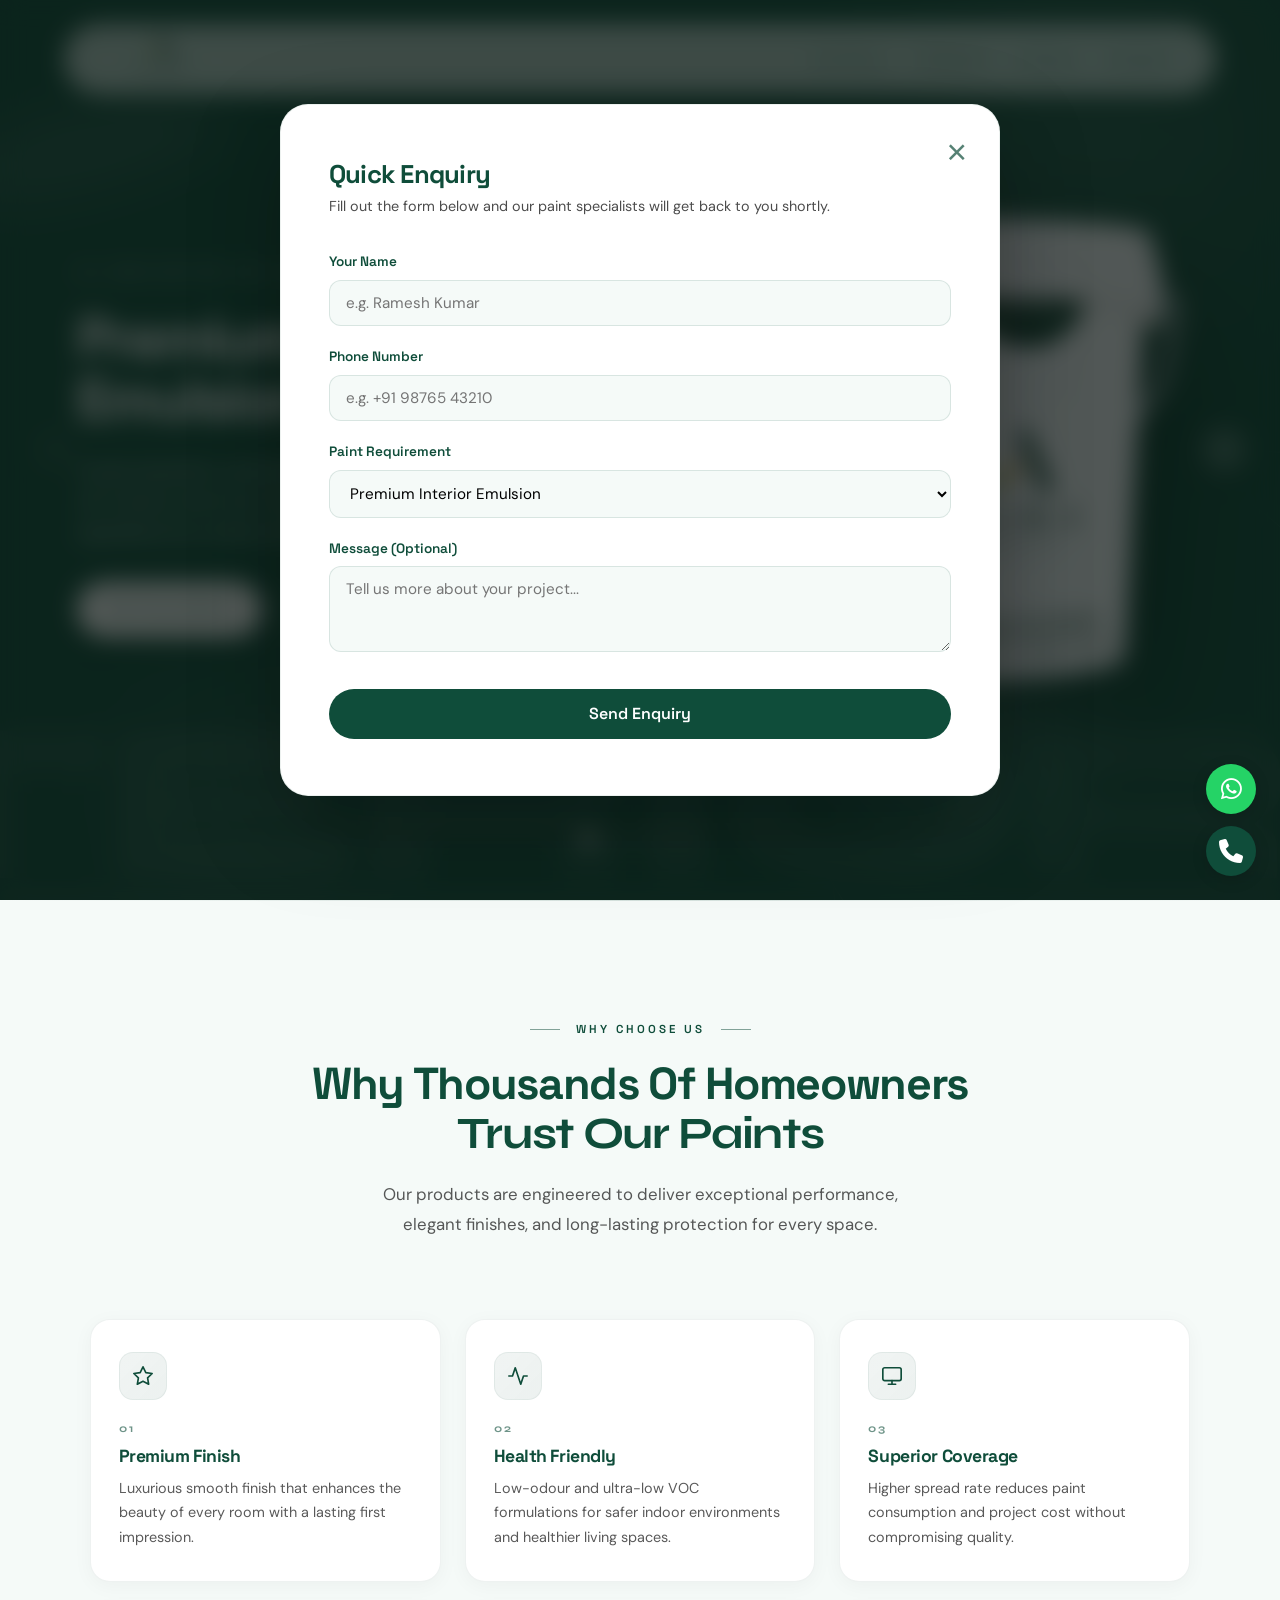
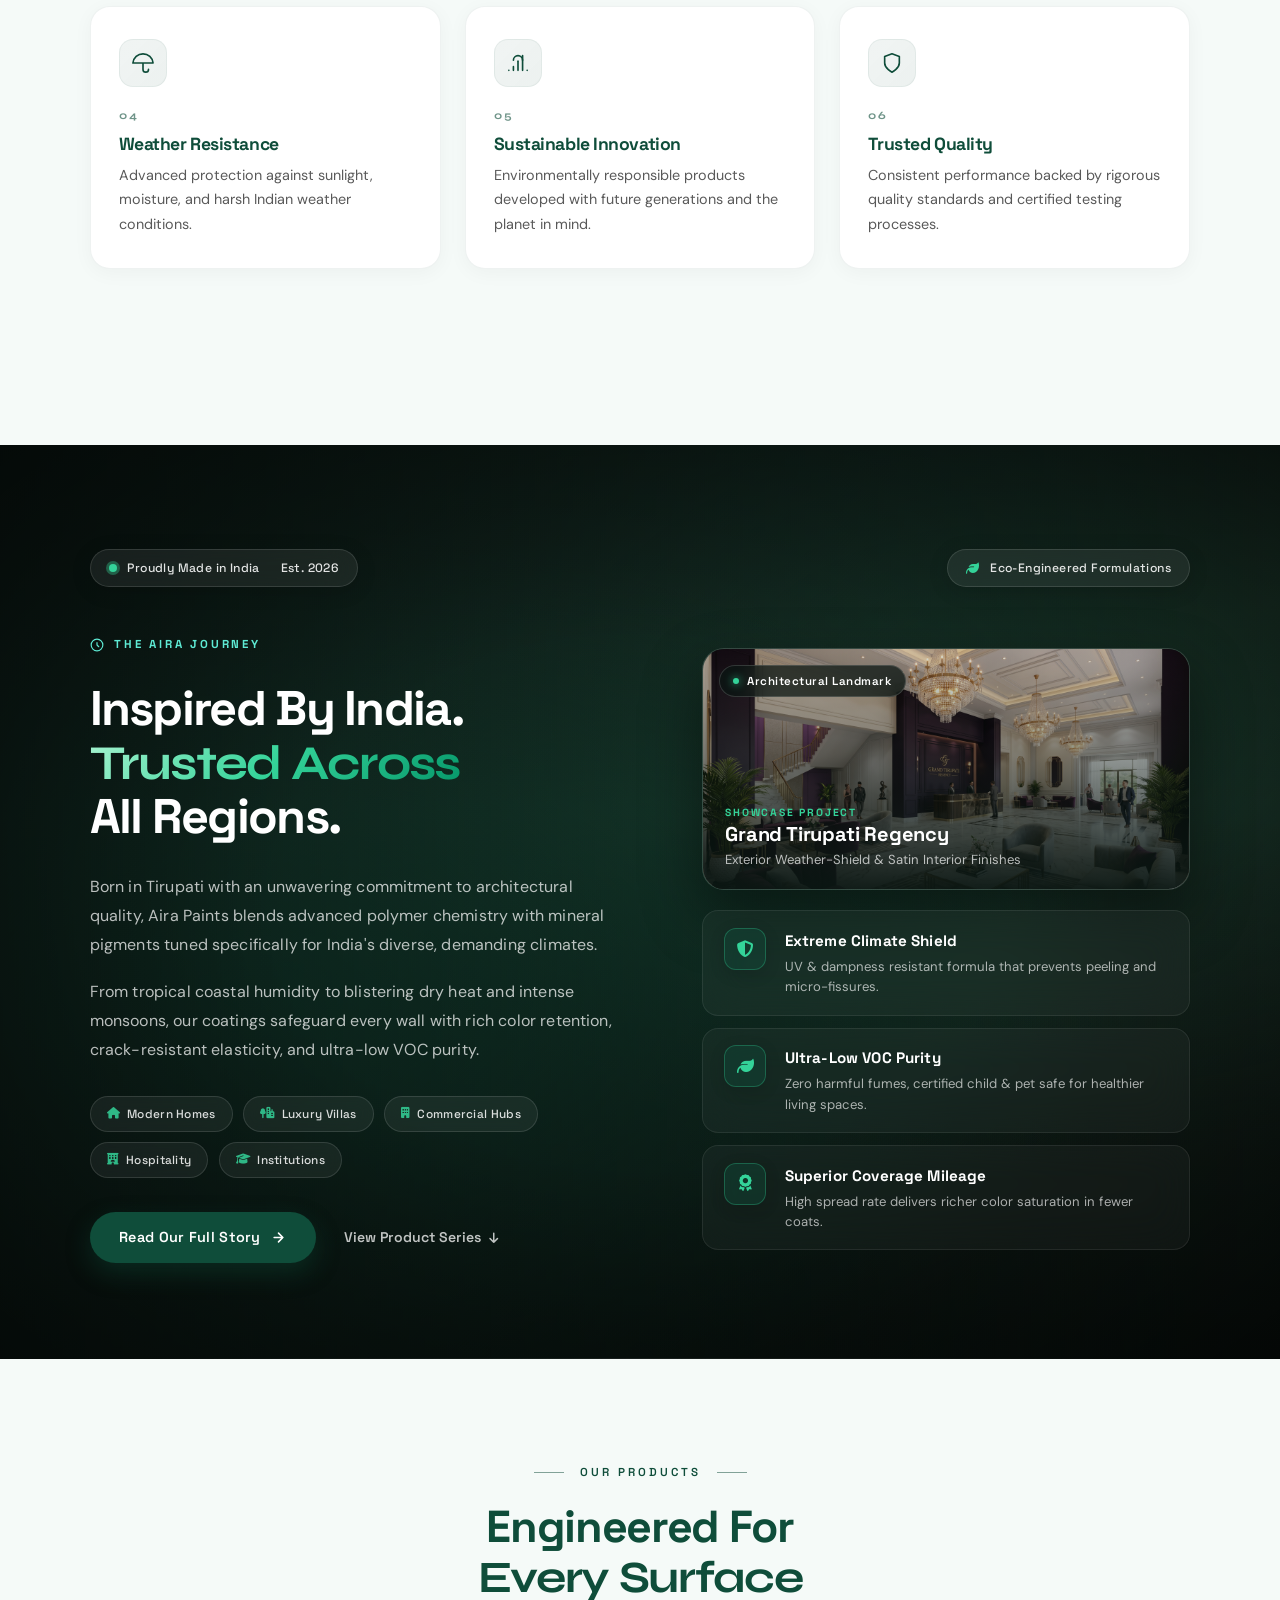
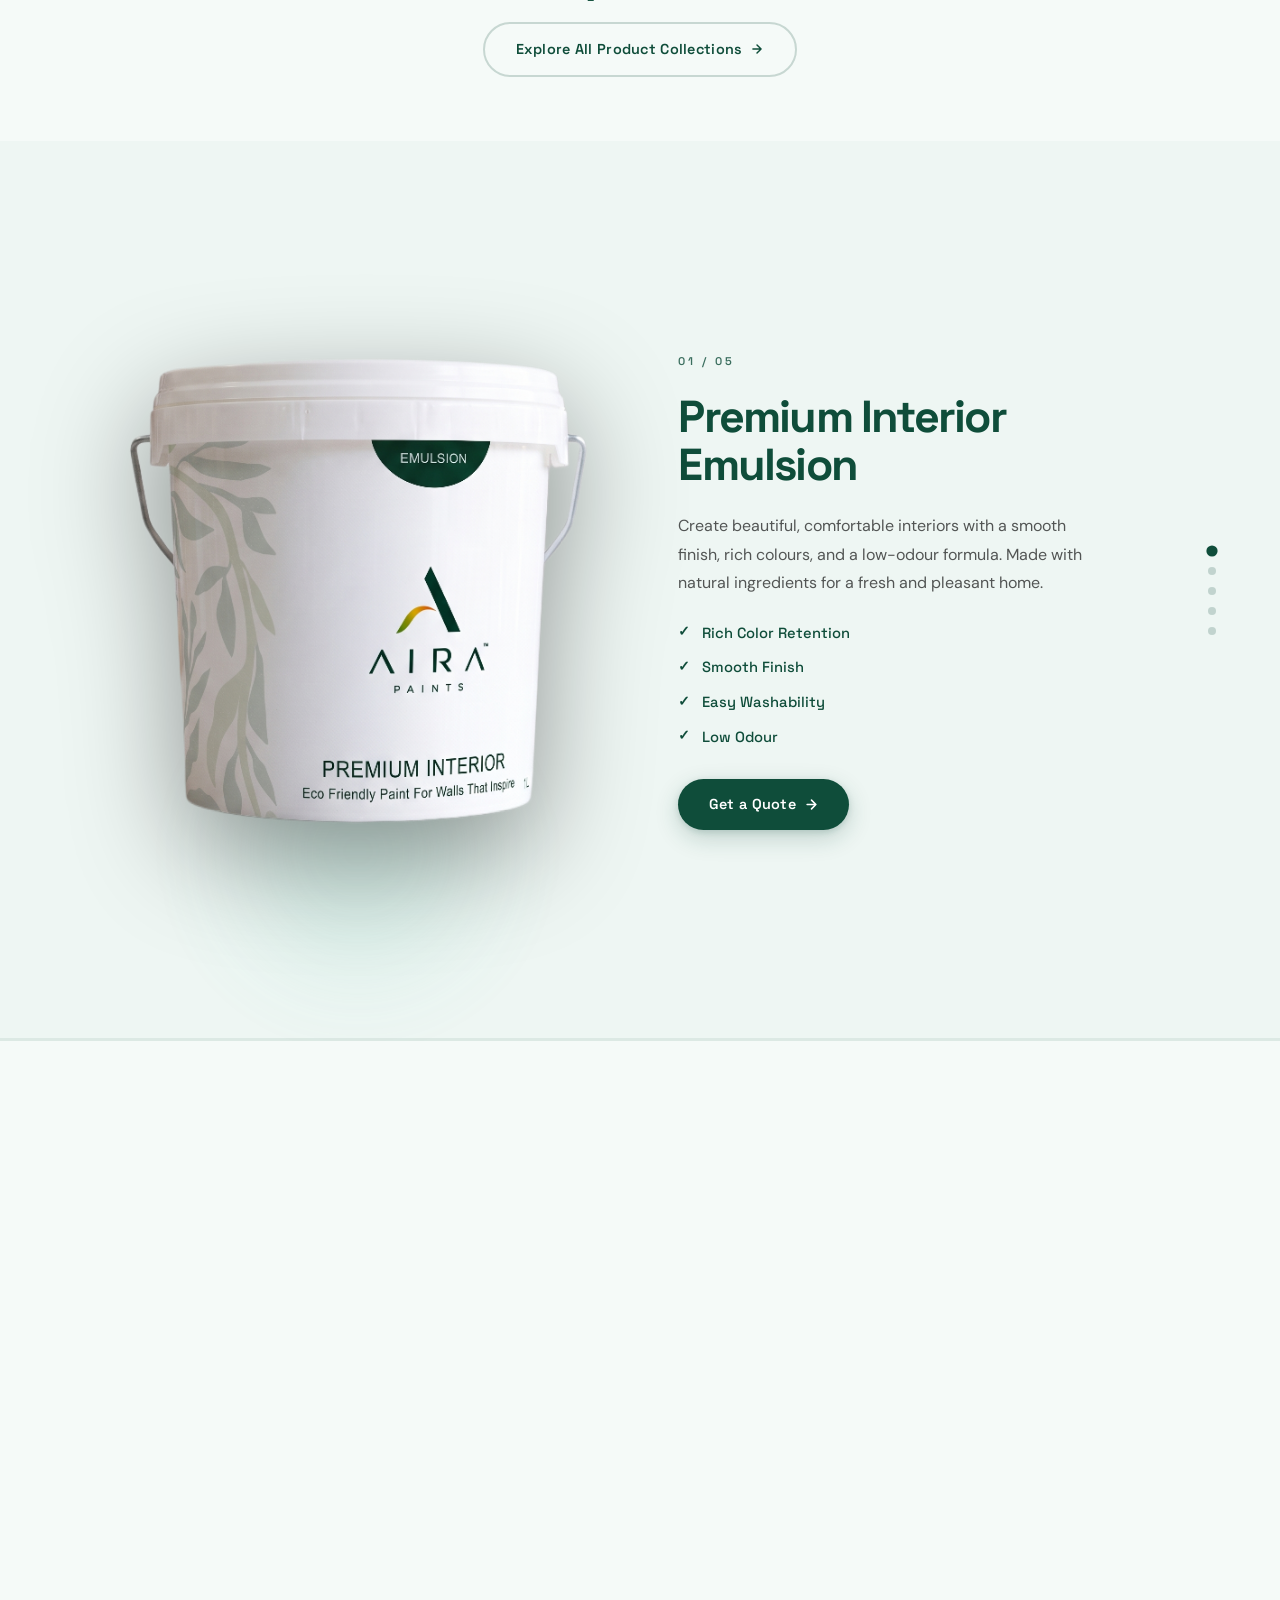
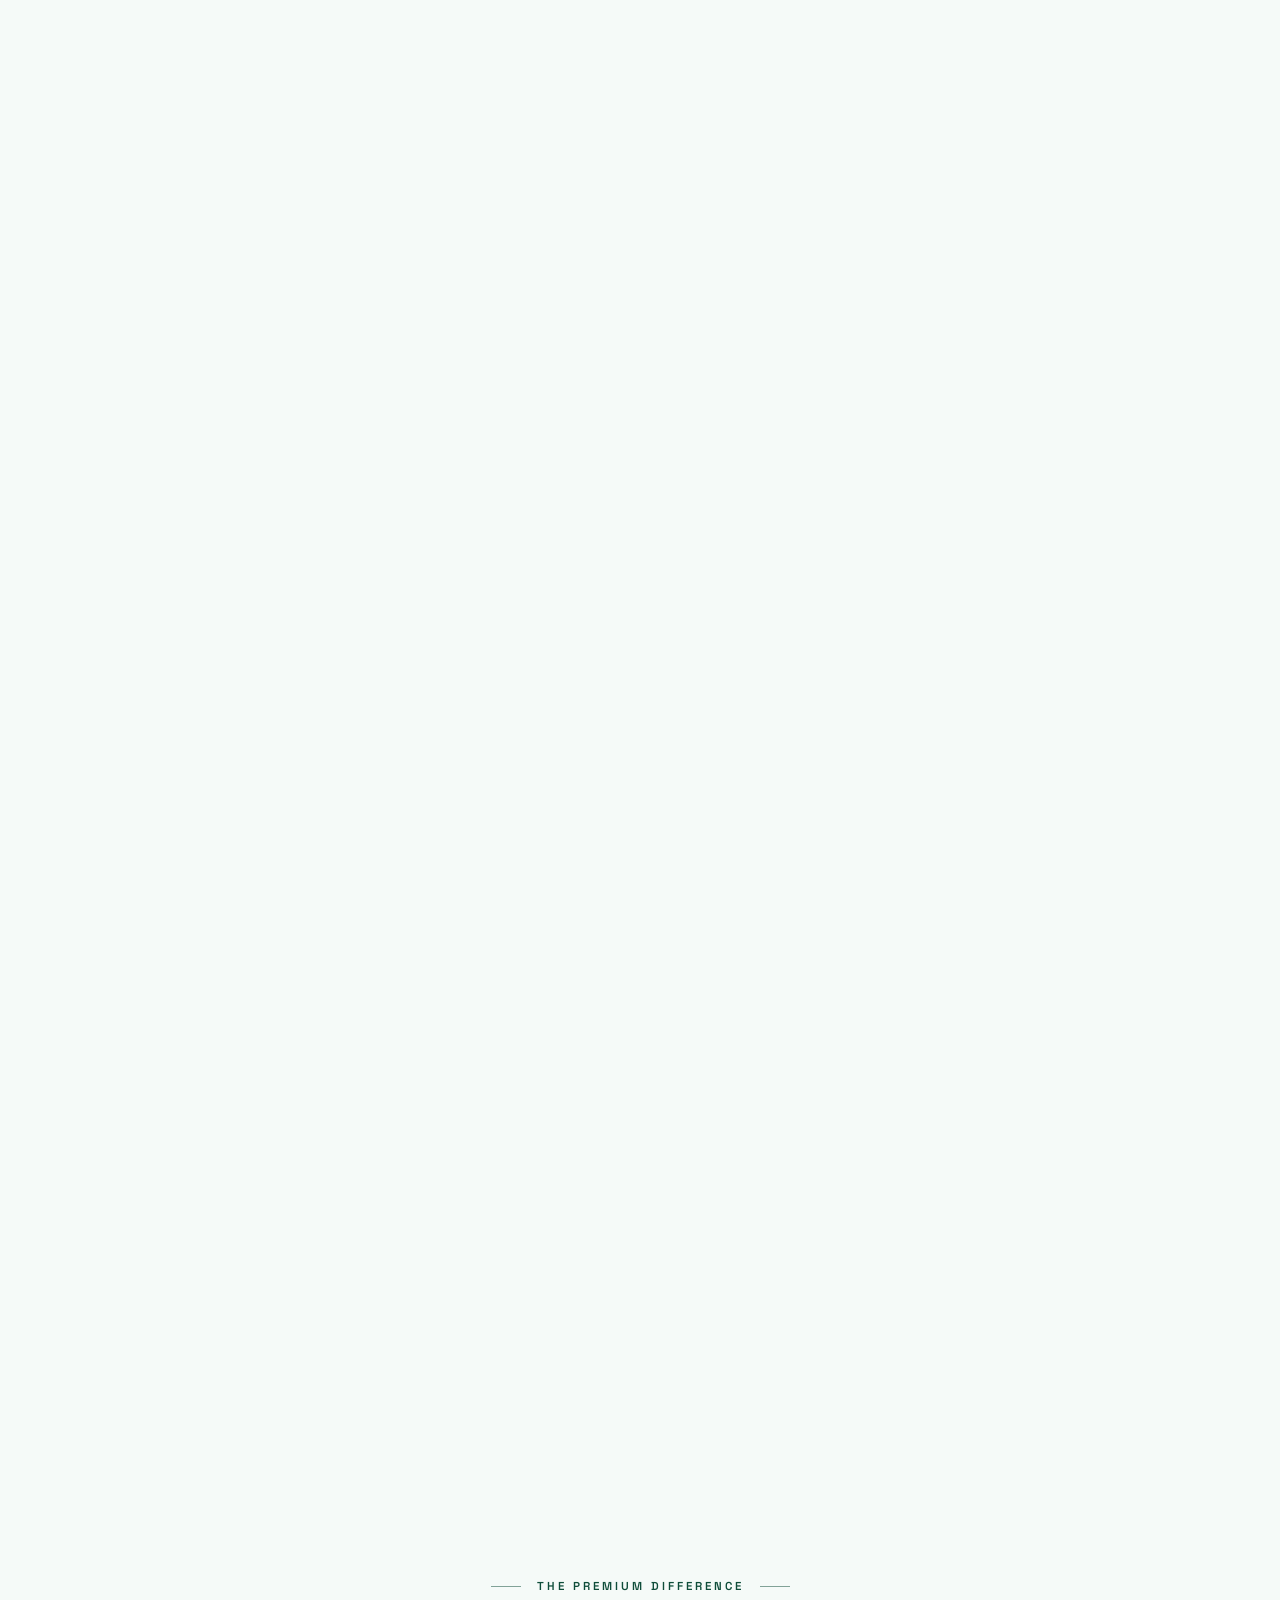
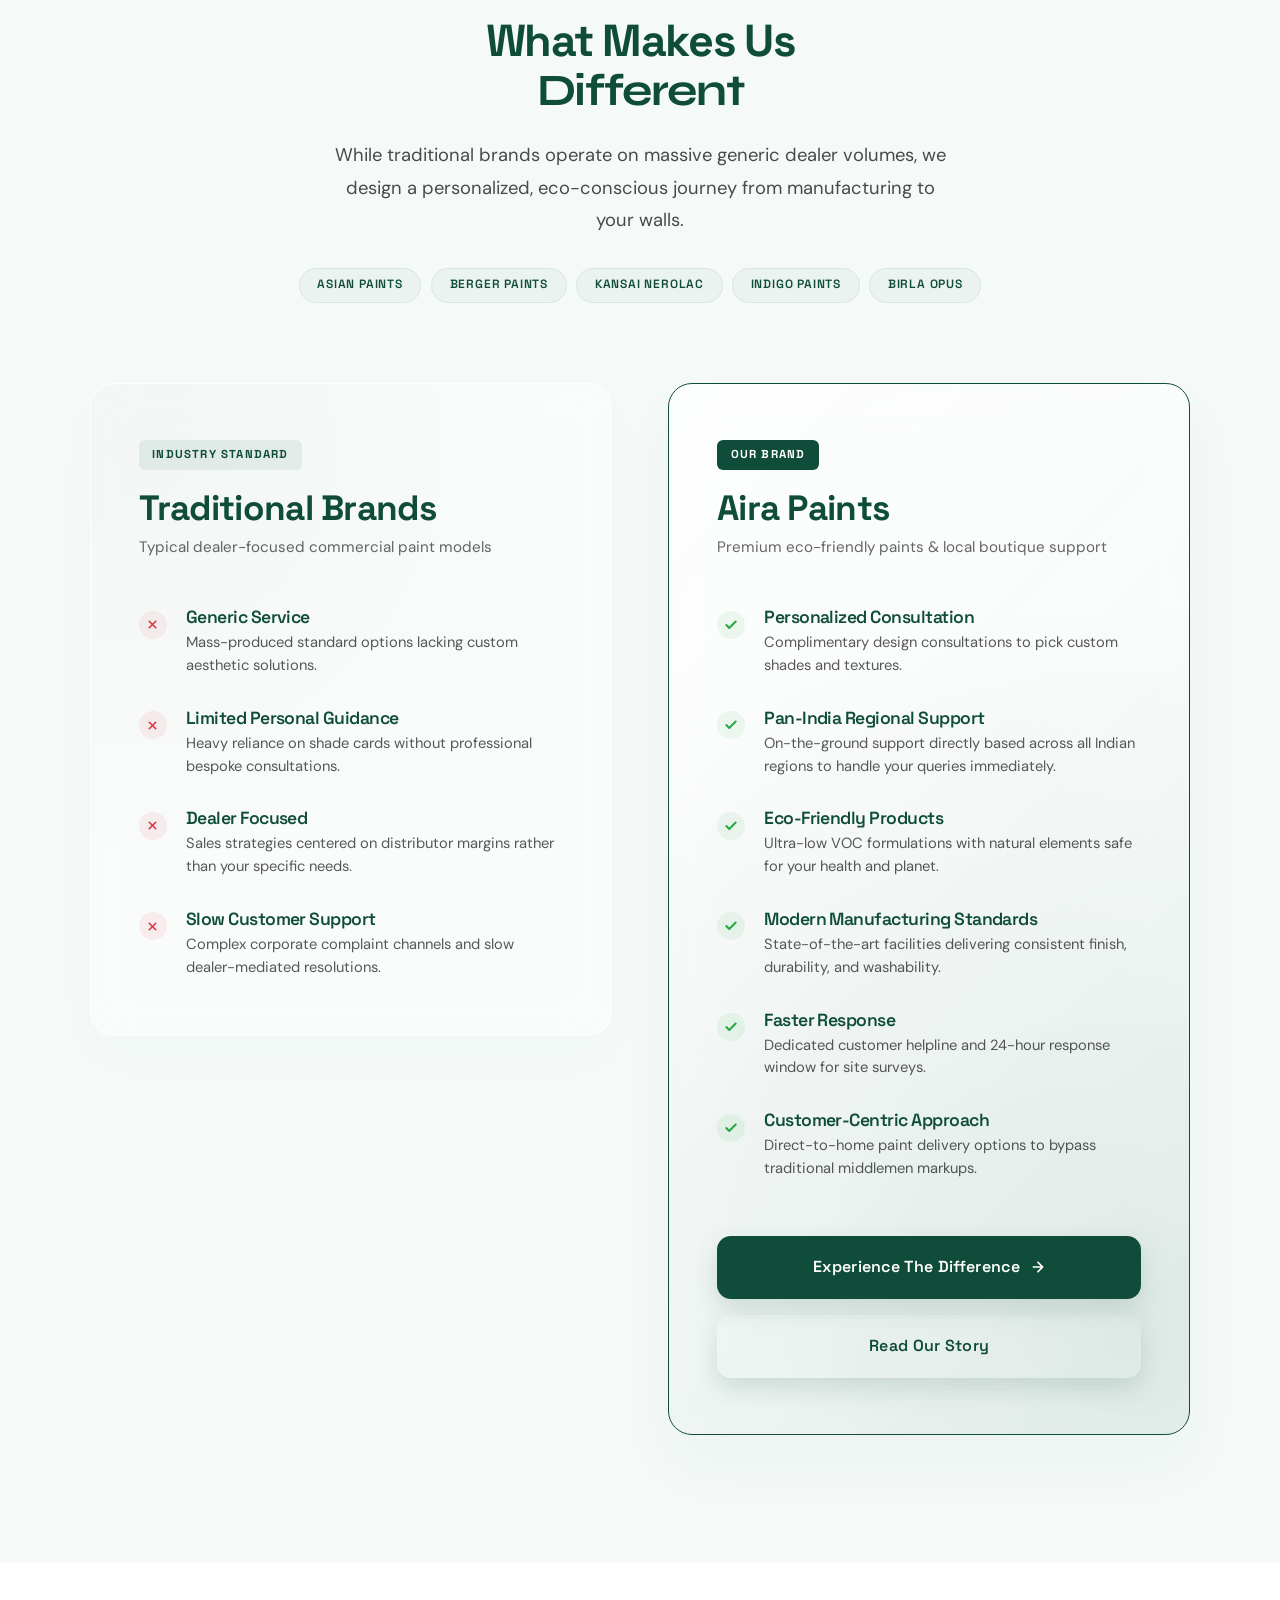
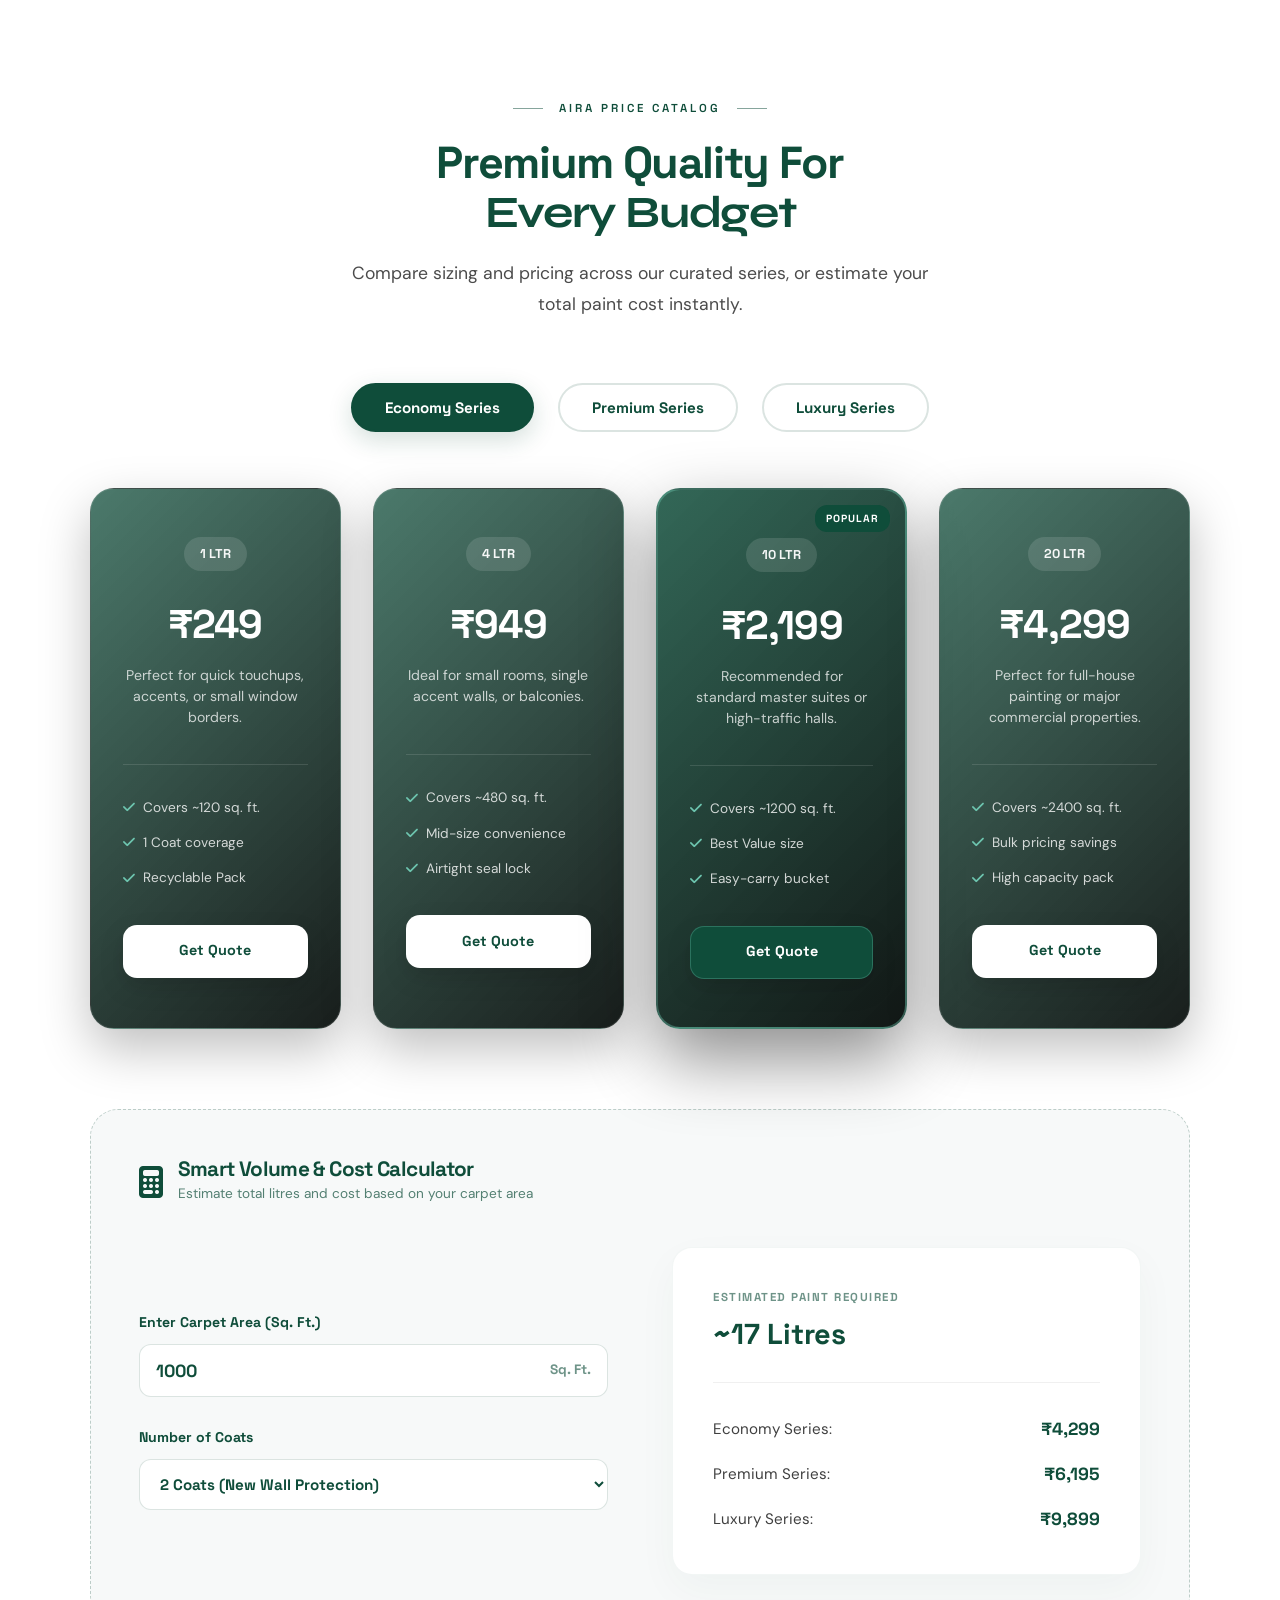
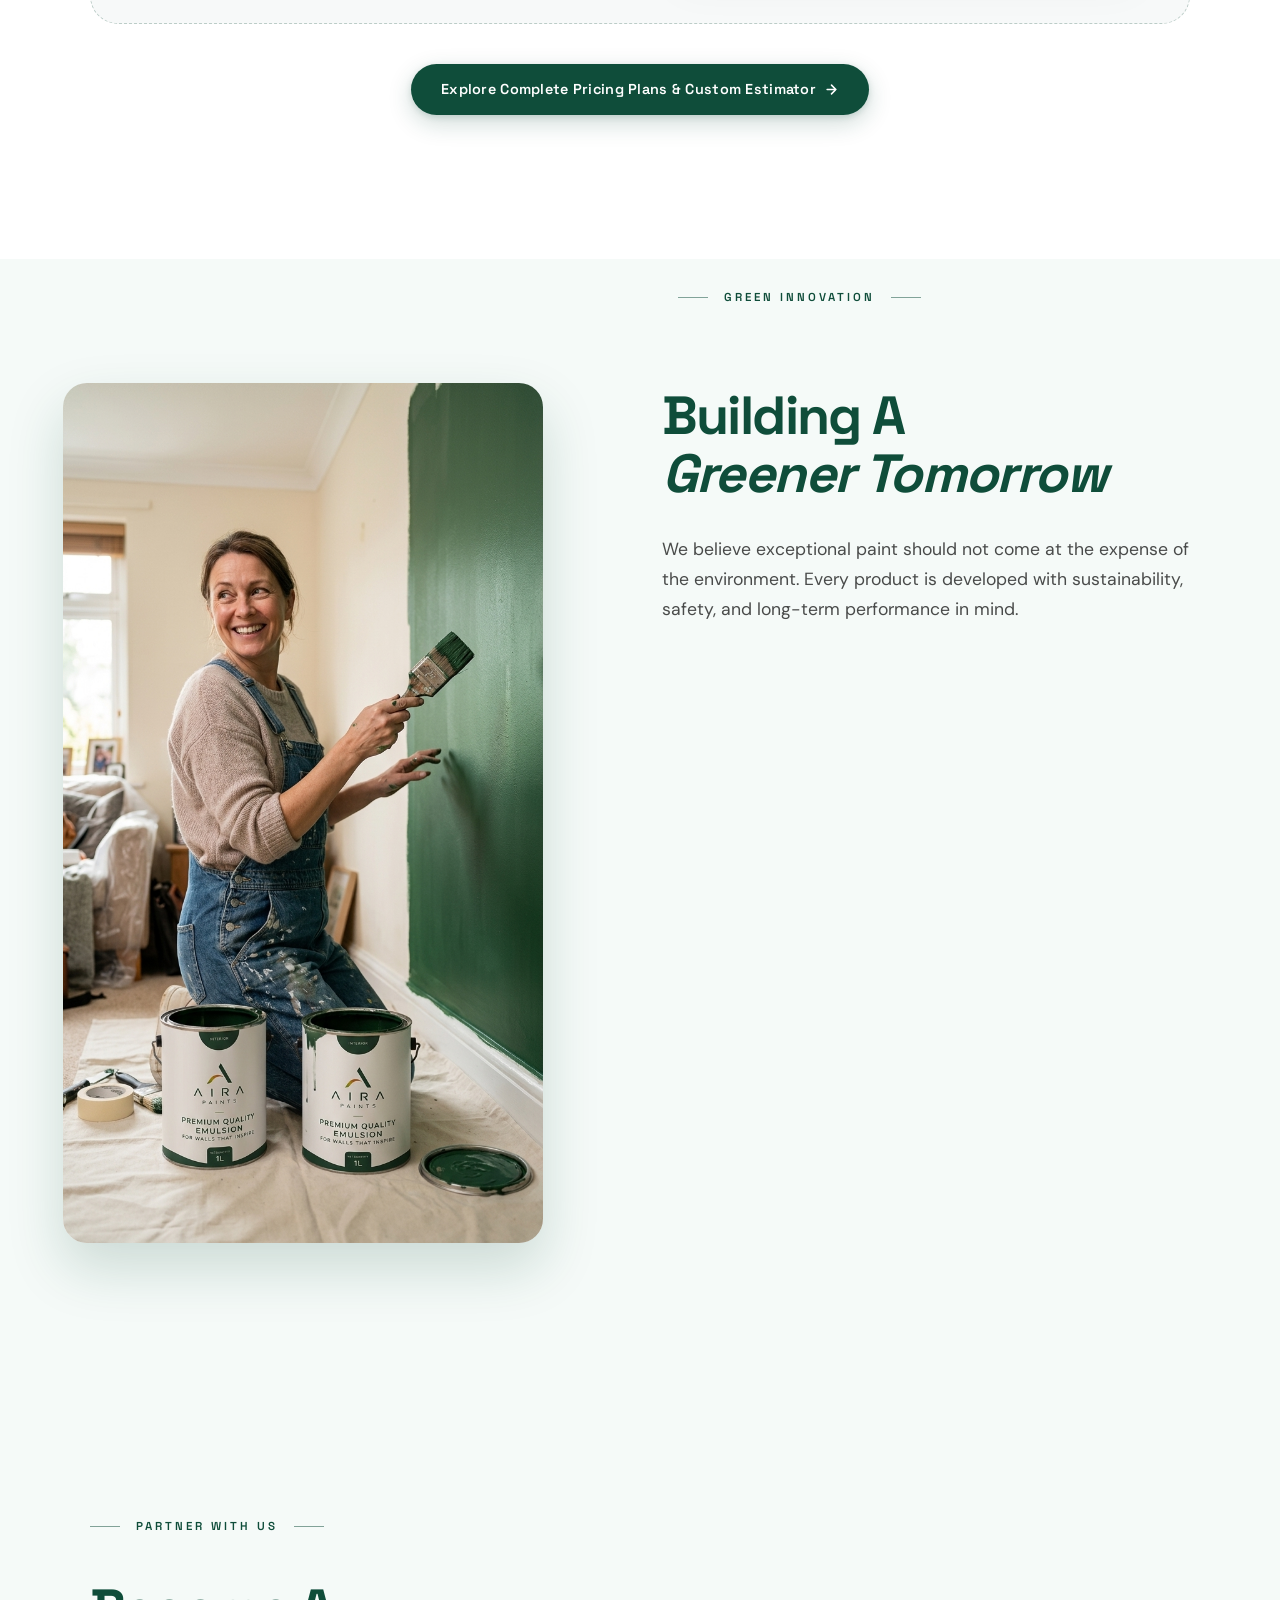
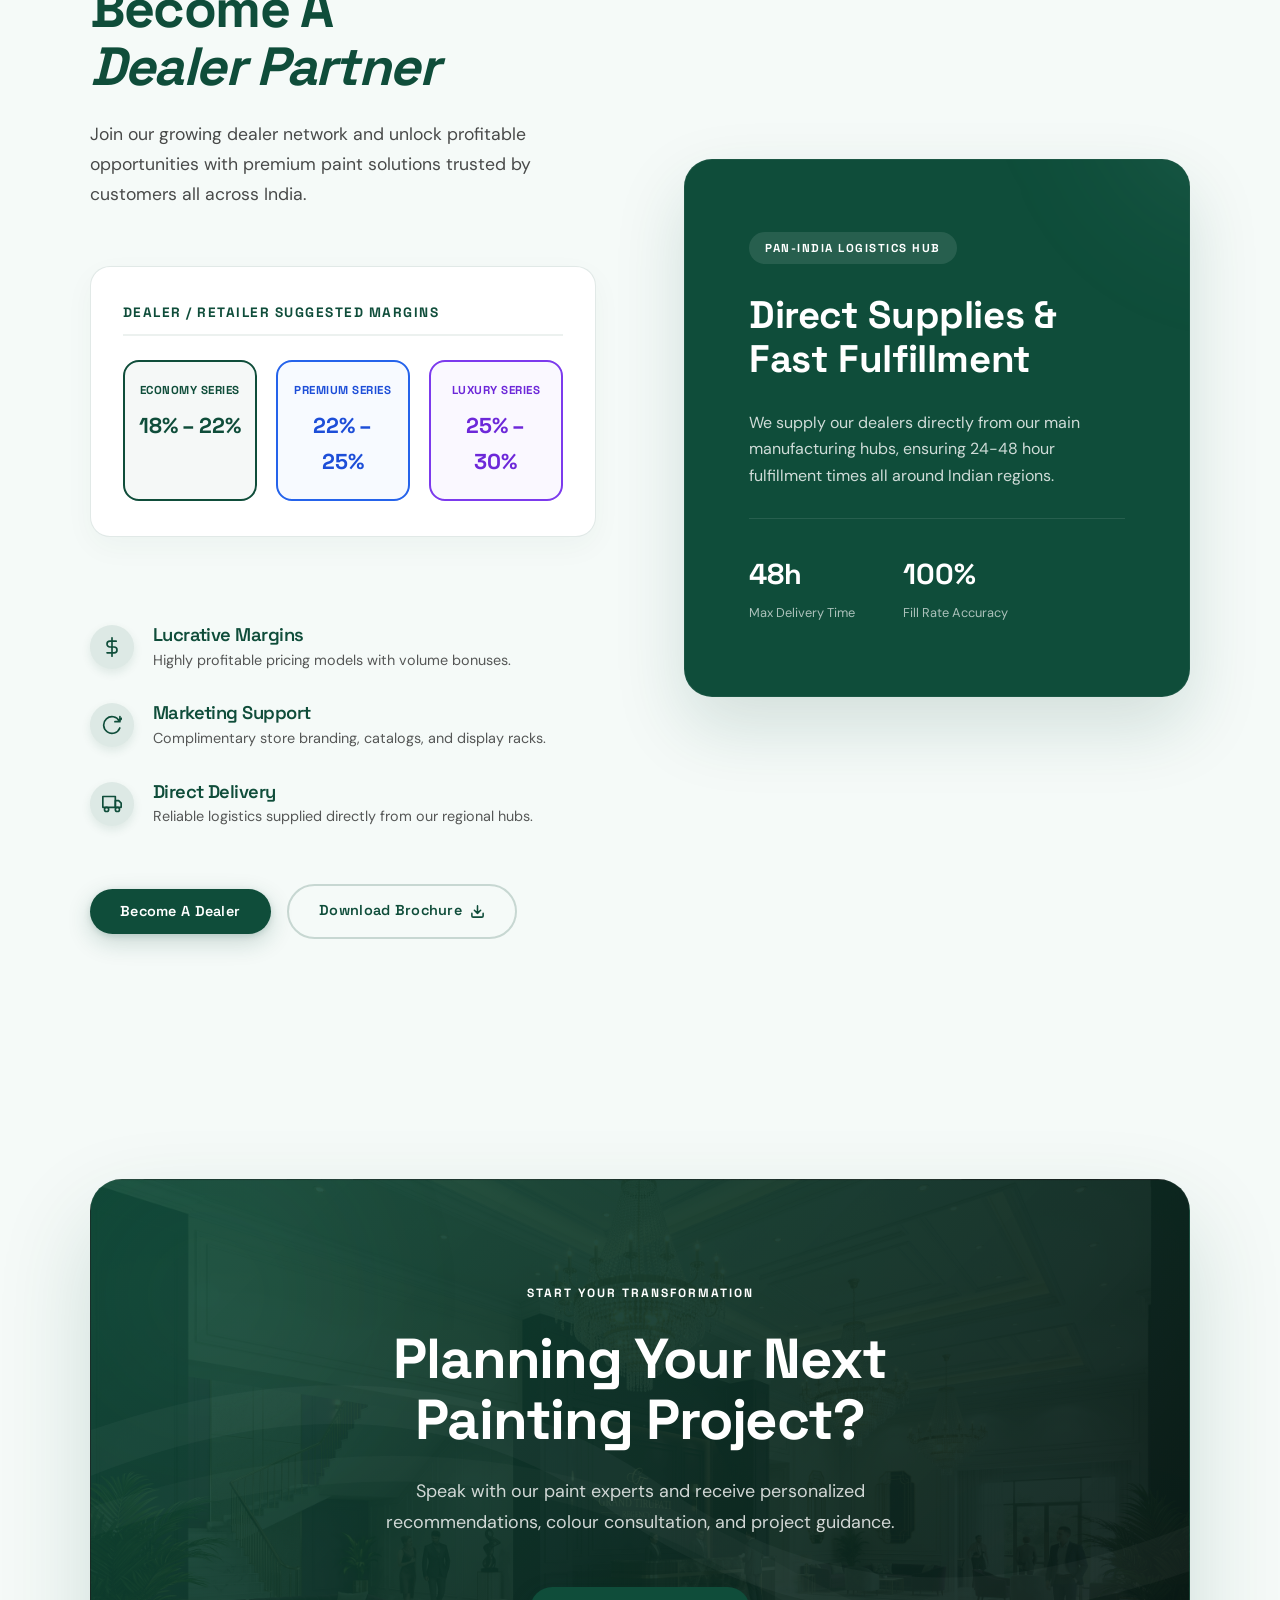
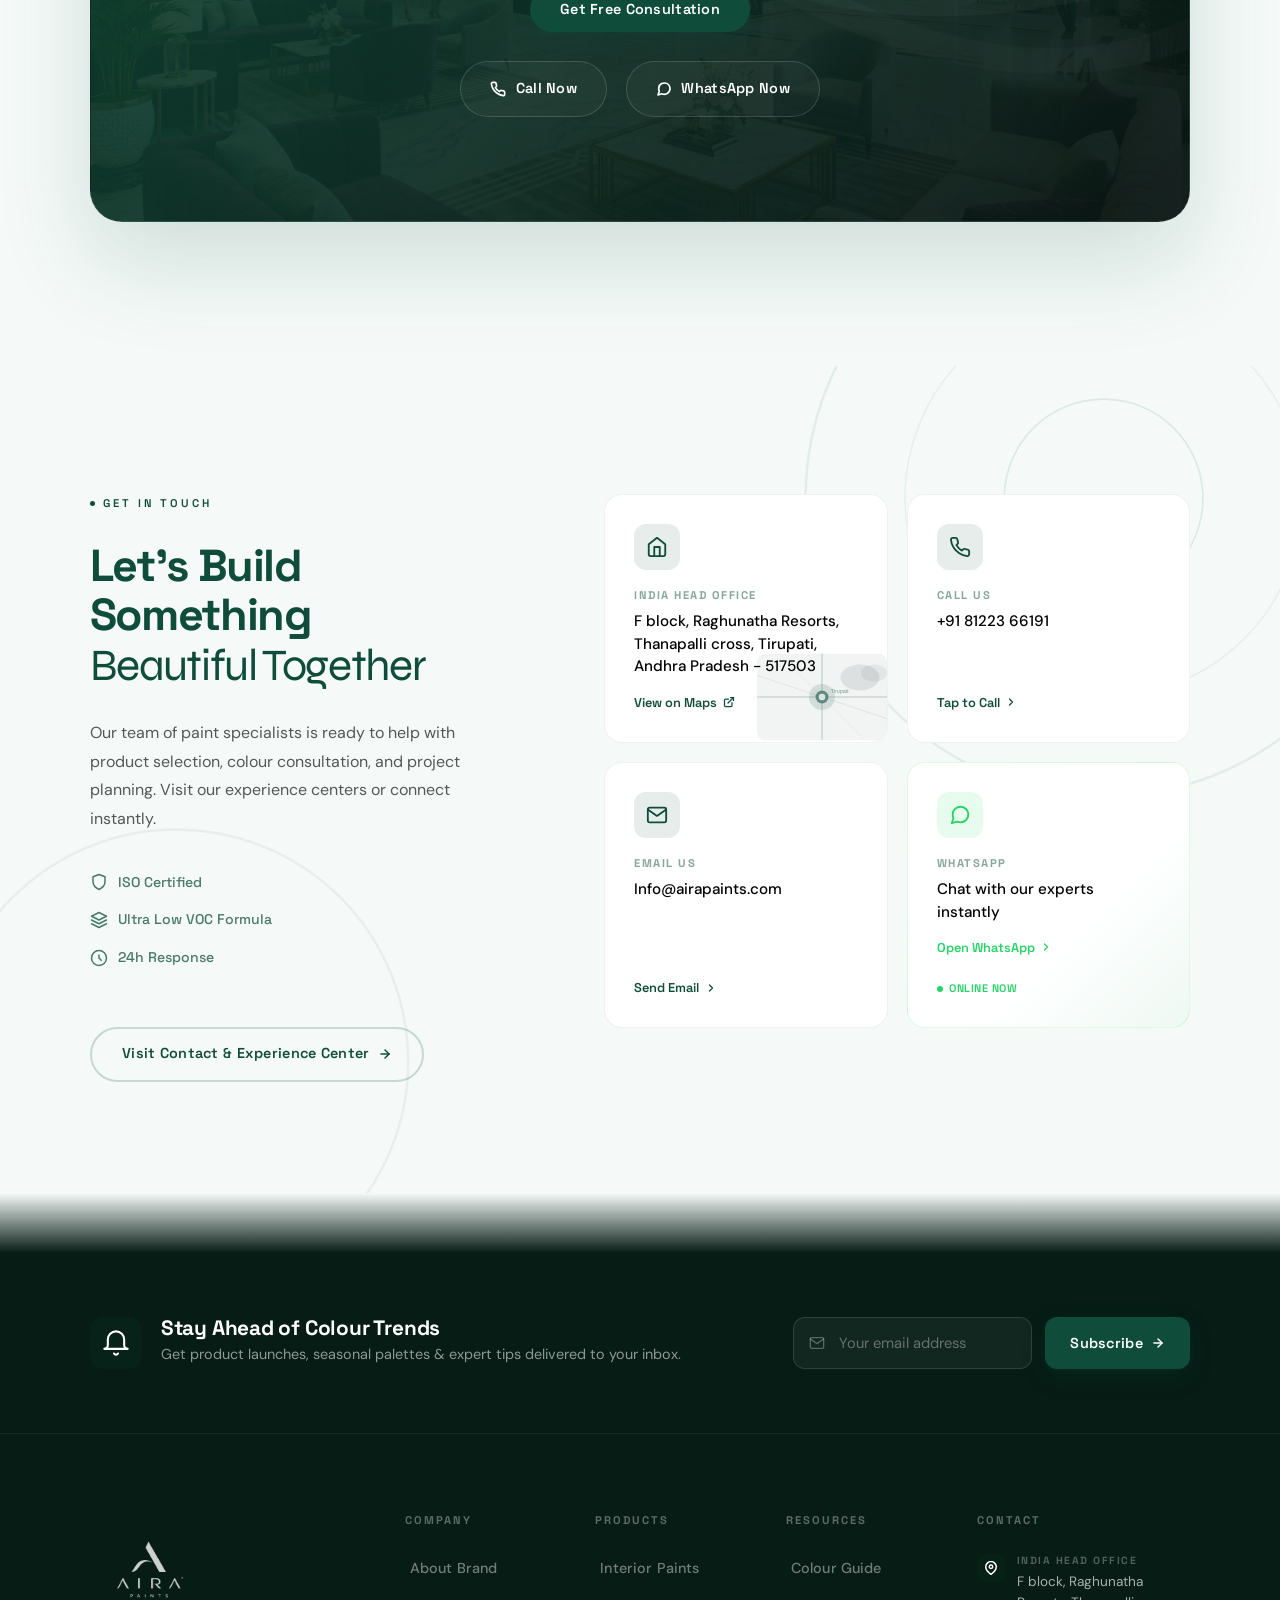
==== index.html @ c5b72892 "Redesign Our Story section with modern bento showcase, landmark project card, and performance pillar" ====
<!DOCTYPE html>
<html lang="en">

<head>
  <meta charset="UTF-8">
  <meta name="viewport" content="width=device-width, initial-scale=1.0">
  <title>Aira Paints | Premium Eco-Friendly Paints For Beautiful Indian Homes</title>
  <meta name="description"
    content="Transforming Spaces. Inspiring Lives. Aira Paints offers premium eco-friendly, Low VOC paints crafted for modern Indian interiors and exteriors. Superior coverage. Made in India.">
  <meta name="keywords"
    content="premium paints, eco-friendly paints, Low VOC paint, Indian paints, interior paints, Pan-India paints, Aira Paints">
  <meta name="google-site-verification" content="5pdi7kXiRsGgTwR4P0EEyLO2jndE5kmSibsUqjvOtas">
  <link rel="canonical" href="https://www.airapaints.com/">
  <meta name="referrer" content="strict-origin-when-cross-origin">
  <meta http-equiv="X-Content-Type-Options" content="nosniff">
  <link rel="stylesheet" href="index.css?v=4.0">
  <link rel="stylesheet" href="mobile.css?v=4.0">
  <link rel="icon" type="image/png" href="Aira_Favicon.png">
  <link rel="stylesheet" href="https://cdnjs.cloudflare.com/ajax/libs/font-awesome/6.5.1/css/all.min.css"
    crossorigin="anonymous">
</head>

<body class="loading">

  <!-- ===== SPLASH SCREEN ===== -->
  <div id="splash-screen" class="splash-overlay">
    <div class="splash-content full-screen-splash-video">
      <video class="splash-video-media" autoplay muted playsinline preload="auto">
        <!-- Desktop / tablet splash video -->
        <source src="Aira Original Logo Animation Video (online-video-cutter.com).mp4" type="video/mp4">
      </video>
    </div>
  </div>
  <script>
    /* Immediately remove splash screen and restore body on mobile view */
    if (window.innerWidth <= 768) {
      document.body.classList.remove('loading');
      var splashEl = document.getElementById('splash-screen');
      if (splashEl) {
        var splashVid = splashEl.querySelector('video');
        if (splashVid) splashVid.pause();
        splashEl.remove();
      }
    }
  </script>

  <!-- ===== BACKGROUND CANVAS ===== -->
  <div class="bg-canvas" id="bg-canvas" aria-hidden="true">
    <div class="organic-blob blob-1"></div>
    <div class="organic-blob blob-2"></div>
    <div class="organic-blob blob-3"></div>
  </div>

  <!-- ===== HEADER / NAV ===== -->
  <header id="site-header">
    <a href="#" class="logo" aria-label="Aira Paints Home">
      <img src="Aira Logo.png" alt="Aira Paints">
    </a>
    <nav aria-label="Main navigation">
      <ul>
        <li><a href="story.html">Our Story</a></li>
        <li><a href="product.html">Products</a></li>
        <li><a href="pricing.html">Pricing</a></li>
        <li><a href="contact.html">Contact</a></li>
      </ul>
    </nav>
    <button class="nav-hamburger" id="nav-hamburger" aria-label="Toggle menu" aria-expanded="false">
      <span></span><span></span><span></span>
    </button>
  </header>

  <!-- Mobile Nav Overlay & Drawer -->
  <div class="mobile-nav-overlay" id="mobile-nav-overlay"></div>
  <div class="mobile-nav-drawer" id="mobile-nav-drawer" role="dialog" aria-label="Mobile navigation">
    <button class="drawer-close" id="drawer-close" aria-label="Close menu">&times;</button>
    <div class="drawer-logo"><img src="Aira Logo.png" alt="Aira Paints"></div>
    <a href="story.html">Our Story</a>
    <a href="product.html">Products</a>
    <a href="pricing.html">Pricing</a>
    <a href="contact.html">Contact</a>
    <div class="drawer-divider"></div>
    <div class="drawer-cta">
      <a href="contact.html">Get a Free Quote</a>
      <a href="tel:+918122366191" class="secondary-cta">Call Us</a>
    </div>
  </div>

  <!-- ===== MAIN ===== -->
  <main>


    <!-- SECTION 01  HERO SCROLL    -->


    <!-- - -->
    <!-- -  SECTION 01 - HERO SCROLLYTELLING        - -->
    <!-- - -->
    <section id="hero" class="hero-section" aria-label="Hero Section">
      <div class="hero-stage" id="hero-stage">
        <div class="hero-track" id="hero-track">

          <!-- - SLIDE 01: Interior Paints - -->
          <div class="hero-slide active" data-slide="0" style="background-color:#0F4D3A;">

            <!-- Decorative background layer -->
            <div class="slide-bg-layer">
              <span class="slide-ghost-word">INTERIOR</span>
              <div class="slide-orb orb-a"></div>
              <div class="slide-orb orb-b"></div>
              <div class="slide-ring ring-1"></div>
              <div class="slide-ring ring-2"></div>
              <div class="slide-dot-grid"></div>
              <div class="slide-paint-streak streak-tl"></div>
            </div>

            <div class="hero-slide-content">
              <div class="hero-slide-info">
                <span class="hero-slide-tagline">All India Edition- Est. 2026</span>
                <h1 class="hero-slide-title">Premium Interior<br>Emulsion</h1>
                <p class="hero-slide-desc">Create beautiful, comfortable interiors with a smooth finish, rich colours,
                  and a low-odour formula. Made with natural ingredients for a fresh and pleasant home.
                </p>
                <div class="hero-slide-ctas">
                  <a href="#consultation" class="btn btn-primary trigger-enquiry" data-category="interior">Get
                    Consultation</a>
                  <a href="product.html" class="btn btn-secondary">Explore Products</a>
                </div>
              </div>
              <div class="hero-slide-visual">
                <div class="product-can-wrap">
                  <img src="images/products/Green Emulsion Front View1.png?v=4.0" class="product-can-img"
                    alt="Aira Premium Interior Emulsion Can">
                  <div class="can-glow" style="--glow-color:rgba(110,198,176,0.5)"></div>
                </div>
              </div>
            </div>
          </div>

          <!-- - SLIDE 02: Weather Shield - -->
          <div class="hero-slide" data-slide="1" style="background-color:#0B2E59;">

            <div class="slide-bg-layer">
              <span class="slide-ghost-word">EXTERIOR</span>
              <div class="slide-orb orb-a"></div>
              <div class="slide-orb orb-b"></div>
              <div class="slide-ring ring-1"></div>
              <div class="slide-ring ring-2"></div>
              <div class="slide-sun-rays"></div>
              <div class="slide-dot-grid"></div>
            </div>

            <div class="hero-slide-content">
              <div class="hero-slide-info">
                <span class="hero-slide-tagline">All India Edition- Est. 2026</span>
                <h1 class="hero-slide-title">Premium Exterior<br>Emulsion</h1>
                <p class="hero-slide-desc">Made to protect your walls from sunlight, rain, dust, and changing weather. A
                  durable exterior paint that keeps your home looking fresh for longer.
                </p>
                <div class="hero-slide-ctas">
                  <a href="#consultation" class="btn btn-primary trigger-enquiry" data-category="exterior">Get
                    Consultation</a>
                  <a href="product.html" class="btn btn-secondary">Explore Products</a>
                </div>
              </div>
              <div class="hero-slide-visual">
                <div class="product-can-wrap">
                  <img src="images/products/Dark Blue front View1.png?v=4.0" class="product-can-img"
                    alt="Aira Premium Exterior Emulsion Can">
                  <div class="can-glow" style="--glow-color:rgba(58,134,255,0.5)"></div>
                </div>
              </div>
            </div>
          </div>

          <!-- - SLIDE 03: Pro Primers - -->
          <div class="hero-slide" data-slide="2" style="background-color:#4a3f6b;">

            <div class="slide-bg-layer">
              <span class="slide-ghost-word">PRIMER</span>
              <div class="slide-orb orb-a"></div>
              <div class="slide-orb orb-b"></div>
              <div class="slide-ring ring-1"></div>
              <div class="slide-ring ring-2"></div>
              <div class="slide-hex-grid"></div>
              <div class="slide-dot-grid"></div>
            </div>

            <div class="hero-slide-content">
              <div class="hero-slide-info">
                <span class="hero-slide-tagline">All India Edition- Est. 2026</span>
                <h1 class="hero-slide-title">Aira Eco<br>Primer</h1>
                <p class="hero-slide-desc">A strong base for your walls that helps the paint stick better and last
                  longer. It creates a smooth surface and prepares your walls for a beautiful finish.
                </p>
                <div class="hero-slide-ctas">
                  <a href="#consultation" class="btn btn-primary trigger-enquiry" data-category="primer">Get
                    Consultation</a>
                  <a href="product.html" class="btn btn-secondary">Explore Products</a>
                </div>
              </div>
              <div class="hero-slide-visual">
                <div class="product-can-wrap">
                  <img src="images/products/Voilate Emulsion Front view.png?v=4.0" class="product-can-img"
                    alt="Aira Eco Primer Can">
                  <div class="can-glow" style="--glow-color:rgba(160,140,200,0.5)"></div>
                </div>
              </div>
            </div>
          </div>

          <!-- - SLIDE 04: Damp Protect - -->
          <div class="hero-slide" data-slide="3" style="background-color:#1b4f72;">

            <div class="slide-bg-layer">
              <span class="slide-ghost-word">SHIELD</span>
              <div class="slide-orb orb-a"></div>
              <div class="slide-orb orb-b"></div>
              <div class="slide-ring ring-1"></div>
              <div class="slide-ring ring-2"></div>
              <div class="slide-wave"></div>
              <div class="slide-dot-grid"></div>
            </div>

            <div class="hero-slide-content">
              <div class="hero-slide-info">
                <span class="hero-slide-tagline">All India Edition- Est. 2026</span>
                <h1 class="hero-slide-title">Essential Exterior<br>Emulsion</h1>
                <p class="hero-slide-desc">Reliable protection for exterior walls against moisture, dampness, and
                  everyday weather. A practical choice for keeping your home protected.</p>
                <div class="hero-slide-ctas">
                  <a href="#consultation" class="btn btn-primary trigger-enquiry" data-category="waterproofing">Get
                    Consultation</a>
                  <a href="product.html" class="btn btn-secondary">Explore Products</a>
                </div>
              </div>
              <div class="hero-slide-visual">
                <div class="product-can-wrap">
                  <img src="images/products/Sky Blue Front View1.png?v=4.0" class="product-can-img"
                    alt="Aira Essential Exterior Emulsion Can">
                  <div class="can-glow" style="--glow-color:rgba(93,173,226,0.5)"></div>
                </div>
              </div>
            </div>
          </div>

          <!-- - SLIDE 05: Premier Velvet Emulsion - -->
          <div class="hero-slide" data-slide="4" style="background-color:#5c2b4e;">

            <div class="slide-bg-layer">
              <span class="slide-ghost-word">LUXURY</span>
              <div class="slide-orb orb-a"></div>
              <div class="slide-orb orb-b"></div>
              <div class="slide-ring ring-1"></div>
              <div class="slide-ring ring-2"></div>
              <div class="slide-dot-grid"></div>
            </div>

            <div class="hero-slide-content">
              <div class="hero-slide-info">
                <span class="hero-slide-tagline">All India Edition- Est. 2026</span>
                <h1 class="hero-slide-title">Essential Interior<br>Emulsion</h1>
                <p class="hero-slide-desc">Create beautiful feature walls and bedrooms with rich, deep colours and a
                  smooth, elegant finish to your space.</p>
                <div class="hero-slide-ctas">
                  <a href="#consultation" class="btn btn-primary trigger-enquiry" data-category="interior">Get
                    Consultation</a>
                  <a href="product.html" class="btn btn-secondary">Explore Products</a>
                </div>
              </div>
              <div class="hero-slide-visual">
                <div class="product-can-wrap">
                  <img src="images/products/Premire Front View1.png?v=4.0" class="product-can-img"
                    alt="Aira Essential Interior Emulsion Can">
                  <div class="can-glow" style="--glow-color:rgba(186,85,211,0.5)"></div>
                </div>
              </div>
            </div>
          </div>

        </div><!-- /hero-track -->

        <!-- Pagination dots -->
        <div class="hero-pagination">
          <span class="hero-dot active" data-slide="0"></span>
          <span class="hero-dot" data-slide="1"></span>
          <span class="hero-dot" data-slide="2"></span>
          <span class="hero-dot" data-slide="3"></span>
          <span class="hero-dot" data-slide="4"></span>
        </div>

        <!-- Mobile-only carousel arrows -->
        <button class="hero-arrow hero-arrow-prev" id="hero-arrow-prev" aria-label="Previous slide">
          <i class="fa-solid fa-chevron-left"></i>
        </button>
        <button class="hero-arrow hero-arrow-next" id="hero-arrow-next" aria-label="Next slide">
          <i class="fa-solid fa-chevron-right"></i>
        </button>



      </div><!-- /hero-stage -->

    </section><!-- /hero -->


    <!-- - -->
    <!-- -  SECTION 02 - WHY CHOOSE US        - -->
    <!-- - -->
    <section id="why-us" class="why-section" aria-label="Why Choose Aira Paints">

      <!-- Section Header -->
      <div class="section-header reveal-up">
        <span class="section-eyebrow">
          <span class="eyebrow-line" aria-hidden="true"></span>
          Why Choose Us
          <span class="eyebrow-line" aria-hidden="true"></span>
        </span>
        <h2 class="section-title">
          Why Thousands Of Homeowners<br>
          <em>Trust Our Paints</em>
        </h2>
        <p class="section-sub">
          Our products are engineered to deliver exceptional performance, elegant finishes,
          and long-lasting protection for every space.
        </p>
      </div>

      <!-- Feature Cards Grid -->
      <div class="features-grid" id="features-grid">

        <!-- Card 01 -->
        <article class="feature-card reveal-card" data-delay="0" aria-label="Premium Finish">
          <div class="card-icon-wrap">
            <div class="card-icon">
              <svg viewBox="0 0 24 24" fill="none" stroke="currentColor" stroke-width="1.8" stroke-linecap="round"
                stroke-linejoin="round" aria-hidden="true">
                <path d="M12 2l3.09 6.26L22 9.27l-5 4.87L18.18 21 12 17.77 5.82 21 7 14.14 2 9.27l6.91-1.01L12 2z" />
              </svg>
            </div>
          </div>
          <div class="card-content">
            <span class="card-number">01</span>
            <h3>Premium Finish</h3>
            <p>Luxurious smooth finish that enhances the beauty of every room with a lasting first impression.</p>
          </div>
          <div class="card-accent" aria-hidden="true"></div>
        </article>

        <!-- Card 02 -->
        <article class="feature-card reveal-card" data-delay="80" aria-label="Health Friendly">
          <div class="card-icon-wrap">
            <div class="card-icon">
              <svg viewBox="0 0 24 24" fill="none" stroke="currentColor" stroke-width="1.8" stroke-linecap="round"
                stroke-linejoin="round" aria-hidden="true">
                <path d="M22 12h-4l-3 9L9 3l-3 9H2" />
              </svg>
            </div>
          </div>
          <div class="card-content">
            <span class="card-number">02</span>
            <h3>Health Friendly</h3>
            <p>Low-odour and ultra-low VOC formulations for safer indoor environments and healthier living spaces.</p>
          </div>
          <div class="card-accent" aria-hidden="true"></div>
        </article>

        <!-- Card 03 -->
        <article class="feature-card reveal-card" data-delay="160" aria-label="Superior Coverage">
          <div class="card-icon-wrap">
            <div class="card-icon">
              <svg viewBox="0 0 24 24" fill="none" stroke="currentColor" stroke-width="1.8" stroke-linecap="round"
                stroke-linejoin="round" aria-hidden="true">
                <rect x="2" y="3" width="20" height="14" rx="2" />
                <path d="M8 21h8M12 17v4" />
              </svg>
            </div>
          </div>
          <div class="card-content">
            <span class="card-number">03</span>
            <h3>Superior Coverage</h3>
            <p>Higher spread rate reduces paint consumption and project cost without compromising quality.</p>
          </div>
          <div class="card-accent" aria-hidden="true"></div>
        </article>

        <!-- Card 04 -->
        <article class="feature-card reveal-card" data-delay="240" aria-label="Weather Resistance">
          <div class="card-icon-wrap">
            <div class="card-icon">
              <svg viewBox="0 0 24 24" fill="none" stroke="currentColor" stroke-width="1.8" stroke-linecap="round"
                stroke-linejoin="round" aria-hidden="true">
                <path d="M23 12a11.05 11.05 0 0 0-22 0zm-5 7a3 3 0 0 1-6 0v-7" />
              </svg>
            </div>
          </div>
          <div class="card-content">
            <span class="card-number">04</span>
            <h3>Weather Resistance</h3>
            <p>Advanced protection against sunlight, moisture, and harsh Indian weather conditions.</p>
          </div>
          <div class="card-accent" aria-hidden="true"></div>
        </article>

        <!-- Card 05 -->
        <article class="feature-card reveal-card" data-delay="320" aria-label="Sustainable Innovation">
          <div class="card-icon-wrap">
            <div class="card-icon">
              <svg viewBox="0 0 24 24" fill="none" stroke="currentColor" stroke-width="1.8" stroke-linecap="round"
                stroke-linejoin="round" aria-hidden="true">
                <path d="M2 20h.01M7 20v-4" />
                <path d="M12 20V10" />
                <path d="M17 20V4" />
                <path d="M22 20h.01" />
                <path d="M7 9a5 5 0 0 1 5-5 5 5 0 0 1 5 5" />
              </svg>
            </div>
          </div>
          <div class="card-content">
            <span class="card-number">05</span>
            <h3>Sustainable Innovation</h3>
            <p>Environmentally responsible products developed with future generations and the planet in mind.</p>
          </div>
          <div class="card-accent" aria-hidden="true"></div>
        </article>

        <!-- Card 06 -->
        <article class="feature-card reveal-card" data-delay="400" aria-label="Trusted Quality">
          <div class="card-icon-wrap">
            <div class="card-icon">
              <svg viewBox="0 0 24 24" fill="none" stroke="currentColor" stroke-width="1.8" stroke-linecap="round"
                stroke-linejoin="round" aria-hidden="true">
                <path d="M12 22s8-4 8-10V5l-8-3-8 3v7c0 6 8 10 8 10z" />
              </svg>
            </div>
          </div>
          <div class="card-content">
            <span class="card-number">06</span>
            <h3>Trusted Quality</h3>
            <p>Consistent performance backed by rigorous quality standards and certified testing processes.</p>
          </div>
          <div class="card-accent" aria-hidden="true"></div>
        </article>

      </div><!-- /features-grid -->



    </section><!-- /why-us -->

    <!-- - -->
    <!-- -  SECTION 03 - TIRUPATI STORY           - -->
    <!-- - -->
    <section id="story" class="story-section" aria-label="Our India-Wide Story">

      <!-- Cinematic Video / Gradient Background -->
      <div class="story-bg" aria-hidden="true">
        <!-- Replace src with your drone footage file -->
        <video class="story-video" id="story-video" autoplay muted loop playsinline poster="" aria-hidden="true">
          <!-- <source src="tirupati-drone.mp4" type="video/mp4"> -->
        </video>
        <!-- Cinematic CSS fallback (shows when no video file) -->
        <div class="story-bg-cinematic"></div>
        <!-- Layered overlays for depth -->
        <div class="story-overlay-gradient"></div>
        <div class="story-overlay-vignette"></div>
      </div>

      <!-- Top Story Floating Bar: Location & Certification Badges -->
      <div class="story-top-bar reveal-fade" data-delay="0">
        <div class="story-location-badge">
          <span class="location-dot" aria-hidden="true"></span>
          <span>Proudly Made in India</span>
          <span class="location-sep" aria-hidden="true"></span>
          <span>Est. 2026</span>
        </div>
        <div class="story-sub-badge">
          <i class="fa-solid fa-leaf" aria-hidden="true"></i>
          <span>Eco-Engineered Formulations</span>
        </div>
      </div>

      <!-- Main Content Block -->
      <div class="story-content">

        <!-- Left: Heading + Body + Scope Tags + Actions -->
        <div class="story-text reveal-fade" data-delay="100">
          <span class="story-eyebrow">
            <span class="story-eyebrow-icon" aria-hidden="true">
              <svg viewBox="0 0 24 24" fill="none" stroke="currentColor" stroke-width="2" stroke-linecap="round"
                stroke-linejoin="round">
                <circle cx="12" cy="12" r="10" />
                <path d="M12 8v4l3 3" />
              </svg>
            </span>
            The Aira Journey
          </span>

          <h2 class="story-title">
            Inspired By India.<br>
            <em>Trusted Across</em><br>
            All Regions.
          </h2>

          <div class="story-body">
            <p>
              Born in Tirupati with an unwavering commitment to architectural quality, Aira Paints blends advanced polymer chemistry with mineral pigments tuned specifically for India's diverse, demanding climates.
            </p>
            <p>
              From tropical coastal humidity to blistering dry heat and intense monsoons, our coatings safeguard every wall with rich color retention, crack-resistant elasticity, and ultra-low VOC purity.
            </p>
          </div>

          <!-- Project Type Tags -->
          <div class="story-tags" aria-label="Project types we serve">
            <span class="story-tag"><i class="fa-solid fa-house"></i> Modern Homes</span>
            <span class="story-tag"><i class="fa-solid fa-tree-city"></i> Luxury Villas</span>
            <span class="story-tag"><i class="fa-solid fa-building"></i> Commercial Hubs</span>
            <span class="story-tag"><i class="fa-solid fa-hotel"></i> Hospitality</span>
            <span class="story-tag"><i class="fa-solid fa-graduation-cap"></i> Institutions</span>
          </div>

          <!-- Action buttons -->
          <div class="story-actions">
            <a href="story.html" class="btn btn-primary story-btn-main">
              <span>Read Our Full Story</span>
              <svg width="15" height="15" viewBox="0 0 24 24" fill="none" stroke="currentColor" stroke-width="2.5"
                stroke-linecap="round" stroke-linejoin="round">
                <path d="M5 12h14M12 5l7 7-7 7" />
              </svg>
            </a>
            <a href="#products" class="story-link-secondary">
              <span>View Product Series</span>
              <i class="fa-solid fa-arrow-down"></i>
            </a>
          </div>
        </div>

        <!-- Right: Modern Bento Visual Showcase & Performance Pillars -->
        <div class="story-showcase-panel reveal-fade" data-delay="200">
          
          <!-- Visual Anchor Card with Landmark Project -->
          <div class="story-visual-card">
            <div class="story-visual-img-wrap">
              <img src="Grand Tirupati Regency.jpeg" alt="Grand Tirupati Regency architectural application showcase" class="story-showcase-photo" loading="lazy">
              <div class="story-visual-overlay"></div>
            </div>
            
            <div class="story-visual-badge-top">
              <span class="badge-dot-live"></span>
              <span>Architectural Landmark</span>
            </div>

            <div class="story-visual-caption">
              <span class="caption-kicker">SHOWCASE PROJECT</span>
              <h4 class="caption-title">Grand Tirupati Regency</h4>
              <p class="caption-meta">Exterior Weather-Shield &amp; Satin Interior Finishes</p>
            </div>
          </div>

          <!-- 3-Pillar Micro Cards -->
          <div class="story-pillars-grid">
            
            <div class="story-pillar-card">
              <div class="pillar-icon-box">
                <i class="fa-solid fa-shield-halved"></i>
              </div>
              <div class="pillar-content">
                <h5 class="pillar-title">Extreme Climate Shield</h5>
                <p class="pillar-desc">UV &amp; dampness resistant formula that prevents peeling and micro-fissures.</p>
              </div>
            </div>

            <div class="story-pillar-card">
              <div class="pillar-icon-box">
                <i class="fa-solid fa-leaf"></i>
              </div>
              <div class="pillar-content">
                <h5 class="pillar-title">Ultra-Low VOC Purity</h5>
                <p class="pillar-desc">Zero harmful fumes, certified child &amp; pet safe for healthier living spaces.</p>
              </div>
            </div>

            <div class="story-pillar-card">
              <div class="pillar-icon-box">
                <i class="fa-solid fa-award"></i>
              </div>
              <div class="pillar-content">
                <h5 class="pillar-title">Superior Coverage Mileage</h5>
                <p class="pillar-desc">High spread rate delivers richer color saturation in fewer coats.</p>
              </div>
            </div>

          </div>

        </div><!-- /story-showcase-panel -->

      </div><!-- /story-content -->

      <!-- Bottom Scroll Cue Line -->
      <div class="story-bottom-line" aria-hidden="true"></div>

    </section><!-- /story -->


    <!--SECTION 04 PRODUCT SHOWCASE SCROLL-->

    <section id="products" class="products-section" aria-label="Product Showcase">

      <!-- Section Header (always visible above sticky panel) -->
      <div class="products-header reveal-up">
        <span class="section-eyebrow">
          <span class="eyebrow-line" aria-hidden="true"></span>
          Our Products
          <span class="eyebrow-line" aria-hidden="true"></span>
        </span>
        <h2 class="section-title">Engineered For<br><em>Every Surface</em></h2>
        <div style="margin-top: 1rem;">
          <a href="product.html" class="btn btn-secondary" style="display: inline-flex; align-items: center; gap: 8px;">
            <span>Explore All Product Collections</span>
            <svg width="14" height="14" viewBox="0 0 24 24" fill="none" stroke="currentColor" stroke-width="2.5"
              stroke-linecap="round" stroke-linejoin="round">
              <path d="M5 12h14M12 5l7 7-7 7" />
            </svg>
          </a>
        </div>
      </div>

      <!-- Sticky Showcase Wrapper (scroll container) -->
      <div class="products-sticky-wrap" id="products-sticky-wrap">

        <!-- Sticky Stage - pins while user scrolls through 4 products -->
        <div class="products-stage" id="products-stage">

          <!-- Progress dots -->
          <div class="product-dots" aria-label="Product navigation" role="tablist">
            <button class="product-dot active" data-index="0" role="tab" aria-label="Interior Paints"></button>
            <button class="product-dot" data-index="1" role="tab" aria-label="Exterior Paints"></button>
            <button class="product-dot" data-index="2" role="tab" aria-label="Primers & Undercoats"></button>
            <button class="product-dot" data-index="3" role="tab" aria-label="Waterproofing Solutions"></button>
            <button class="product-dot" data-index="4" role="tab" aria-label="Luxury & Satin Emulsions"></button>
          </div>

          <!-- Product Slides -->
          <div class="product-slides" id="product-slides">

            <!-- SLIDE 01 - Interior Paints -->
            <div class="product-slide active" data-slide="0" id="slide-0" role="tabpanel" aria-label="Interior Paints">
              <div class="slide-visual">
                <div class="product-can-wrap">
                  <img src="images/products/Green Emulsion Front View1.png?v=4.0" class="product-can-img"
                    alt="Aira Premium Interior Emulsion Can">
                  <!-- Ambient glow behind can -->
                  <div class="can-glow" style="--glow-color: rgba(110,198,176,0.3)"></div>
                </div>
              </div>

              <div class="slide-info">
                <span class="slide-index">01 / 05</span>
                <h3 class="slide-title">Premium Interior Emulsion</h3>
                <p class="slide-desc">Create beautiful, comfortable interiors with a smooth finish, rich colours, and a
                  low-odour formula. Made with natural ingredients for a fresh and pleasant home.</p>
                <ul class="slide-features" aria-label="Interior Paint features">
                  <li><span class="feat-icon" aria-hidden="true"></span> Rich Color Retention</li>
                  <li><span class="feat-icon" aria-hidden="true"></span> Smooth Finish</li>
                  <li><span class="feat-icon" aria-hidden="true"></span> Easy Washability</li>
                  <li><span class="feat-icon" aria-hidden="true"></span> Low Odour</li>
                </ul>
                <a href="#consultation" class="slide-cta btn btn-primary trigger-enquiry" data-category="interior">Get a
                  Quote
                  <svg width="15" height="15" viewBox="0 0 24 24" fill="none" stroke="currentColor" stroke-width="2.5"
                    stroke-linecap="round" stroke-linejoin="round" aria-hidden="true">
                    <path d="M5 12h14M12 5l7 7-7 7" />
                  </svg>
                </a>
              </div>
            </div><!-- /slide-0 -->

            <!-- SLIDE 02 - Exterior Paints -->
            <div class="product-slide" data-slide="1" id="slide-1" role="tabpanel" aria-label="Exterior Paints"
              aria-hidden="true">
              <div class="slide-visual">
                <div class="product-can-wrap">
                  <img src="images/products/Dark Blue front View1.png?v=4.0" class="product-can-img"
                    alt="Aira Premium Exterior Emulsion Can">
                  <div class="can-glow" style="--glow-color: rgba(58,134,255,0.3)"></div>
                </div>
              </div>

              <div class="slide-info">
                <span class="slide-index">02 / 05</span>
                <h3 class="slide-title">Premium Exterior Emulsion</h3>
                <p class="slide-desc">Made to protect your walls from sunlight, rain, dust, and changing weather. A
                  durable exterior paint that keeps your home looking fresh for longer.</p>
                <ul class="slide-features" aria-label="Exterior Paint features">
                  <li><span class="feat-icon" aria-hidden="true"></span> Weather Shield Technology</li>
                  <li><span class="feat-icon" aria-hidden="true"></span> Anti-Fungal Protection</li>
                  <li><span class="feat-icon" aria-hidden="true"></span> Crack Resistance</li>
                  <li><span class="feat-icon" aria-hidden="true"></span> UV Protection</li>
                </ul>
                <a href="#consultation" class="slide-cta btn btn-primary trigger-enquiry" data-category="exterior">Get a
                  Quote
                  <svg width="15" height="15" viewBox="0 0 24 24" fill="none" stroke="currentColor" stroke-width="2.5"
                    stroke-linecap="round" stroke-linejoin="round" aria-hidden="true">
                    <path d="M5 12h14M12 5l7 7-7 7" />
                  </svg>
                </a>
              </div>
            </div><!-- /slide-1 -->

            <!-- SLIDE 03 - Primers & Undercoats -->
            <div class="product-slide" data-slide="2" id="slide-2" role="tabpanel" aria-label="Primers and Undercoats"
              aria-hidden="true">
              <div class="slide-visual">
                <div class="product-can-wrap">
                  <img src="images/products/Voilate Emulsion Front view.png?v=4.0" class="product-can-img"
                    alt="Aira Eco Primer Can">
                  <div class="can-glow" style="--glow-color: rgba(160,140,200,0.3)"></div>
                </div>
              </div>

              <div class="slide-info">
                <span class="slide-index">03 / 05</span>
                <h3 class="slide-title">Aira Eco Primer</h3>
                <p class="slide-desc">A strong base for your walls that helps the paint stick better and last longer. It
                  creates a smooth surface and prepares your walls for a beautiful finish.</p>
                <ul class="slide-features" aria-label="Primer features">
                  <li><span class="feat-icon" aria-hidden="true"></span> Better Adhesion</li>
                  <li><span class="feat-icon" aria-hidden="true"></span> Improved Coverage</li>
                  <li><span class="feat-icon" aria-hidden="true"></span> Enhanced Durability</li>
                  <li><span class="feat-icon" aria-hidden="true"></span> Rust Inhibitor Formula</li>
                </ul>
                <a href="#consultation" class="slide-cta btn btn-primary trigger-enquiry" data-category="primer">Get a
                  Quote
                  <svg width="15" height="15" viewBox="0 0 24 24" fill="none" stroke="currentColor" stroke-width="2.5"
                    stroke-linecap="round" stroke-linejoin="round" aria-hidden="true">
                    <path d="M5 12h14M12 5l7 7-7 7" />
                  </svg>
                </a>
              </div>
            </div><!-- /slide-2 -->

            <!-- SLIDE 04 - Waterproofing Solutions -->
            <div class="product-slide" data-slide="3" id="slide-3" role="tabpanel" aria-label="Waterproofing Solutions"
              aria-hidden="true">
              <div class="slide-visual">
                <div class="product-can-wrap">
                  <img src="images/products/Sky Blue Front View1.png?v=4.0" class="product-can-img"
                    alt="Aira Essential Exterior Emulsion Can">
                  <div class="can-glow" style="--glow-color: rgba(74,159,212,0.3)"></div>
                </div>
              </div>

              <div class="slide-info">
                <span class="slide-index">04 / 05</span>
                <h3 class="slide-title">Essential Exterior Emulsion</h3>
                <p class="slide-desc">Reliable protection for exterior walls against moisture, dampness, and everyday
                  weather. A practical choice for keeping your home protected.</p>
                <ul class="slide-features" aria-label="Waterproofing features">
                  <li><span class="feat-icon" aria-hidden="true"></span> Leak Prevention</li>
                  <li><span class="feat-icon" aria-hidden="true"></span> Dampness Control</li>
                  <li><span class="feat-icon" aria-hidden="true"></span> Long-Term Protection</li>
                  <li><span class="feat-icon" aria-hidden="true"></span> Flexible Membrane System</li>
                </ul>
                <a href="#consultation" class="slide-cta btn btn-primary trigger-enquiry"
                  data-category="waterproofing">Get a Quote
                  <svg width="15" height="15" viewBox="0 0 24 24" fill="none" stroke="currentColor" stroke-width="2.5"
                    stroke-linecap="round" stroke-linejoin="round" aria-hidden="true">
                    <path d="M5 12h14M12 5l7 7-7 7" />
                  </svg>
                </a>
              </div>
            </div><!-- /slide-3 -->

            <!-- SLIDE 05 - Luxury & Satin Emulsions -->
            <div class="product-slide" data-slide="4" id="slide-4" role="tabpanel" aria-label="Luxury & Satin Emulsions"
              aria-hidden="true">
              <div class="slide-visual">
                <div class="product-can-wrap">
                  <img src="images/products/Premire Front View1.png?v=4.0" class="product-can-img"
                    alt="Aira Essential Interior Emulsion Can">
                  <div class="can-glow" style="--glow-color: rgba(186,85,211,0.3)"></div>
                </div>
              </div>

              <div class="slide-info">
                <span class="slide-index">05 / 05</span>
                <h3 class="slide-title">Essential Interior Emulsion</h3>
                <p class="slide-desc">Create beautiful feature walls and bedrooms with rich, deep colours and a smooth,
                  elegant finish to your space.</p>
                <ul class="slide-features" aria-label="Luxury Emulsion features">
                  <li><span class="feat-icon" aria-hidden="true"></span> Rich Satin Sheen</li>
                  <li><span class="feat-icon" aria-hidden="true"></span> Stain & Scuff Resistant</li>
                  <li><span class="feat-icon" aria-hidden="true"></span> Superior Spreading Rate</li>
                  <li><span class="feat-icon" aria-hidden="true"></span> Vibrant Deep Tones</li>
                </ul>
                <a href="#consultation" class="slide-cta btn btn-primary trigger-enquiry" data-category="interior">Get a
                  Quote
                  <svg width="15" height="15" viewBox="0 0 24 24" fill="none" stroke="currentColor" stroke-width="2.5"
                    stroke-linecap="round" stroke-linejoin="round" aria-hidden="true">
                    <path d="M5 12h14M12 5l7 7-7 7" />
                  </svg>
                </a>
              </div>
            </div><!-- /slide-4 -->

          </div><!-- /product-slides -->

          <!-- Scroll progress bar (bottom of stage) -->
          <div class="products-progress-bar" aria-hidden="true">
            <div class="products-progress-fill" id="products-progress-fill"></div>
          </div>

        </div><!-- /products-stage -->

      </div><!-- /products-sticky-wrap -->

    </section><!-- /products -->

    <!-- - -->
    <!-- -  SECTION 05 - COMPETITOR COMPARISON        - -->
    <!-- - -->
    <section id="comparison" class="comparison-section" aria-label="Competitor Comparison">
      <div class="comparison-container">

        <!-- Section Header -->
        <div class="comparison-header reveal-up">
          <span class="section-eyebrow">
            <span class="eyebrow-line" aria-hidden="true"></span>
            The Premium Difference
            <span class="eyebrow-line" aria-hidden="true"></span>
          </span>
          <h2 class="section-title">What Makes Us<br><em>Different</em></h2>
          <p class="comparison-intro">
            While traditional brands operate on massive generic dealer volumes, we design a personalized, eco-conscious
            journey from manufacturing to your walls.
          </p>

          <!-- Competitor Target Badges -->
          <div class="competitor-badges" aria-label="Competing brands">
            <span class="comp-badge">Asian Paints</span>
            <span class="comp-badge">Berger Paints</span>
            <span class="comp-badge">Kansai Nerolac</span>
            <span class="comp-badge">Indigo Paints</span>
            <span class="comp-badge">Birla Opus</span>
          </div>
        </div>

        <!-- Comparison Cards Grid -->
        <div class="comparison-grid">

          <!-- Card 01: Traditional Brands -->
          <article class="comp-card traditional reveal-card" data-delay="100">
            <div class="card-glow-bg"></div>
            <div class="comp-card-header">
              <span class="comp-card-badge">Industry Standard</span>
              <h3>Traditional Brands</h3>
              <p>Typical dealer-focused commercial paint models</p>
            </div>

            <div class="comp-card-body">
              <ul class="comp-list">
                <li class="comp-item">
                  <div class="comp-status-icon cross">
                    <svg viewBox="0 0 24 24" fill="none" stroke="currentColor" stroke-width="3" stroke-linecap="round"
                      stroke-linejoin="round" aria-hidden="true">
                      <line x1="18" y1="6" x2="6" y2="18"></line>
                      <line x1="6" y1="6" x2="18" y2="18"></line>
                    </svg>
                  </div>
                  <div class="comp-item-text">
                    <h4>Generic Service</h4>
                    <p>Mass-produced standard options lacking custom aesthetic solutions.</p>
                  </div>
                </li>
                <li class="comp-item">
                  <div class="comp-status-icon cross">
                    <svg viewBox="0 0 24 24" fill="none" stroke="currentColor" stroke-width="3" stroke-linecap="round"
                      stroke-linejoin="round" aria-hidden="true">
                      <line x1="18" y1="6" x2="6" y2="18"></line>
                      <line x1="6" y1="6" x2="18" y2="18"></line>
                    </svg>
                  </div>
                  <div class="comp-item-text">
                    <h4>Limited Personal Guidance</h4>
                    <p>Heavy reliance on shade cards without professional bespoke consultations.</p>
                  </div>
                </li>
                <li class="comp-item">
                  <div class="comp-status-icon cross">
                    <svg viewBox="0 0 24 24" fill="none" stroke="currentColor" stroke-width="3" stroke-linecap="round"
                      stroke-linejoin="round" aria-hidden="true">
                      <line x1="18" y1="6" x2="6" y2="18"></line>
                      <line x1="6" y1="6" x2="18" y2="18"></line>
                    </svg>
                  </div>
                  <div class="comp-item-text">
                    <h4>Dealer Focused</h4>
                    <p>Sales strategies centered on distributor margins rather than your specific needs.</p>
                  </div>
                </li>
                <li class="comp-item">
                  <div class="comp-status-icon cross">
                    <svg viewBox="0 0 24 24" fill="none" stroke="currentColor" stroke-width="3" stroke-linecap="round"
                      stroke-linejoin="round" aria-hidden="true">
                      <line x1="18" y1="6" x2="6" y2="18"></line>
                      <line x1="6" y1="6" x2="18" y2="18"></line>
                    </svg>
                  </div>
                  <div class="comp-item-text">
                    <h4>Slow Customer Support</h4>
                    <p>Complex corporate complaint channels and slow dealer-mediated resolutions.</p>
                  </div>
                </li>
              </ul>
            </div>
          </article>

          <!-- Card 02: Our Brand -->
          <article class="comp-card aira-brand reveal-card" data-delay="250">
            <div class="card-glow-bg"></div>
            <div class="comp-card-header">
              <span class="comp-card-badge positive">Our Brand</span>
              <h3>Aira Paints</h3>
              <p>Premium eco-friendly paints & local boutique support</p>
            </div>

            <div class="comp-card-body">
              <ul class="comp-list">
                <li class="comp-item">
                  <div class="comp-status-icon check">
                    <svg viewBox="0 0 24 24" fill="none" stroke="currentColor" stroke-width="3.5" stroke-linecap="round"
                      stroke-linejoin="round" aria-hidden="true">
                      <polyline points="20 6 9 17 4 12"></polyline>
                    </svg>
                  </div>
                  <div class="comp-item-text">
                    <h4>Personalized Consultation</h4>
                    <p>Complimentary design consultations to pick custom shades and textures.</p>
                  </div>
                </li>
                <li class="comp-item">
                  <div class="comp-status-icon check">
                    <svg viewBox="0 0 24 24" fill="none" stroke="currentColor" stroke-width="3.5" stroke-linecap="round"
                      stroke-linejoin="round" aria-hidden="true">
                      <polyline points="20 6 9 17 4 12"></polyline>
                    </svg>
                  </div>
                  <div class="comp-item-text">
                    <h4>Pan-India Regional Support</h4>
                    <p>On-the-ground support directly based across all Indian regions to handle your queries
                      immediately.</p>
                  </div>
                </li>
                <li class="comp-item">
                  <div class="comp-status-icon check">
                    <svg viewBox="0 0 24 24" fill="none" stroke="currentColor" stroke-width="3.5" stroke-linecap="round"
                      stroke-linejoin="round" aria-hidden="true">
                      <polyline points="20 6 9 17 4 12"></polyline>
                    </svg>
                  </div>
                  <div class="comp-item-text">
                    <h4>Eco-Friendly Products</h4>
                    <p>Ultra-low VOC formulations with natural elements safe for your health and planet.</p>
                  </div>
                </li>
                <li class="comp-item">
                  <div class="comp-status-icon check">
                    <svg viewBox="0 0 24 24" fill="none" stroke="currentColor" stroke-width="3.5" stroke-linecap="round"
                      stroke-linejoin="round" aria-hidden="true">
                      <polyline points="20 6 9 17 4 12"></polyline>
                    </svg>
                  </div>
                  <div class="comp-item-text">
                    <h4>Modern Manufacturing Standards</h4>
                    <p>State-of-the-art facilities delivering consistent finish, durability, and washability.</p>
                  </div>
                </li>
                <li class="comp-item">
                  <div class="comp-status-icon check">
                    <svg viewBox="0 0 24 24" fill="none" stroke="currentColor" stroke-width="3.5" stroke-linecap="round"
                      stroke-linejoin="round" aria-hidden="true">
                      <polyline points="20 6 9 17 4 12"></polyline>
                    </svg>
                  </div>
                  <div class="comp-item-text">
                    <h4>Faster Response</h4>
                    <p>Dedicated customer helpline and 24-hour response window for site surveys.</p>
                  </div>
                </li>
                <li class="comp-item">
                  <div class="comp-status-icon check">
                    <svg viewBox="0 0 24 24" fill="none" stroke="currentColor" stroke-width="3.5" stroke-linecap="round"
                      stroke-linejoin="round" aria-hidden="true">
                      <polyline points="20 6 9 17 4 12"></polyline>
                    </svg>
                  </div>
                  <div class="comp-item-text">
                    <h4>Customer-Centric Approach</h4>
                    <p>Direct-to-home paint delivery options to bypass traditional middlemen markups.</p>
                  </div>
                </li>
              </ul>

              <div class="comp-card-footer" style="display: flex; gap: 1rem; flex-wrap: wrap;">
                <a href="#consultation" class="btn btn-primary comp-cta trigger-enquiry">
                  <span>Experience The Difference</span>
                  <svg width="16" height="16" viewBox="0 0 24 24" fill="none" stroke="currentColor" stroke-width="2.5"
                    stroke-linecap="round" stroke-linejoin="round" aria-hidden="true">
                    <path d="M5 12h14M12 5l7 7-7 7" />
                  </svg>
                </a>
                <a href="story.html" class="btn btn-secondary comp-cta">
                  <span>Read Our Story</span>
                </a>
              </div>
            </div>
          </article>

        </div>
      </div>
    </section>

    <!-- - -->
    <!-- -  SECTION 05b - PRICING & VOLUME CALCULATOR - -->
    <!-- - -->
    <section id="pricing" class="pricing-section" aria-label="Aira Product Pricing">
      <div class="pricing-container">

        <div class="pricing-header reveal-up">
          <span class="section-eyebrow">
            <span class="eyebrow-line" aria-hidden="true"></span>
            Aira Price Catalog
            <span class="eyebrow-line" aria-hidden="true"></span>
          </span>
          <h2 class="section-title">Premium Quality For<br><em>Every Budget</em></h2>
          <p class="pricing-intro">
            Compare sizing and pricing across our curated series, or estimate your total paint cost instantly.
          </p>
        </div>

        <!-- Series Selector Tabs -->
        <div class="pricing-tabs-bar">
          <button class="price-tab-btn active" data-series="economy">Economy Series</button>
          <button class="price-tab-btn" data-series="premium">Premium Series</button>
          <button class="price-tab-btn" data-series="luxury">Luxury Series</button>
        </div>

        <!-- Sizing & Pricing Cards Grid -->
        <div class="pricing-grid" id="pricing-grid">

          <!-- Size Card: 1 LTR -->
          <div class="price-card" data-base-prices='{"economy": 249, "premium": 399, "luxury": 549}'>
            <div class="price-card-glow"></div>
            <div class="size-badge">1 LTR</div>
            <h3 class="price-value" id="price-val-1">₹249</h3>
            <p class="size-desc">Perfect for quick touchups, accents, or small window borders.</p>
            <ul class="size-specs">
              <li><i class="fa-solid fa-check"></i> Covers ~120 sq. ft.</li>
              <li><i class="fa-solid fa-check"></i> 1 Coat coverage</li>
              <li><i class="fa-solid fa-check"></i> Recyclable Pack</li>
            </ul>
            <a href="#consultation" class="price-card-btn trigger-enquiry" data-category="interior">Get Quote</a>
          </div>

          <!-- Size Card: 4 LTR -->
          <div class="price-card" data-base-prices='{"economy": 949, "premium": 1499, "luxury": 2099}'>
            <div class="price-card-glow"></div>
            <div class="size-badge">4 LTR</div>
            <h3 class="price-value" id="price-val-4">₹949</h3>
            <p class="size-desc">Ideal for small rooms, single accent walls, or balconies.</p>
            <ul class="size-specs">
              <li><i class="fa-solid fa-check"></i> Covers ~480 sq. ft.</li>
              <li><i class="fa-solid fa-check"></i> Mid-size convenience</li>
              <li><i class="fa-solid fa-check"></i> Airtight seal lock</li>
            </ul>
            <a href="#consultation" class="price-card-btn trigger-enquiry" data-category="interior">Get Quote</a>
          </div>

          <!-- Size Card: 10 LTR -->
          <div class="price-card highlight" data-base-prices='{"economy": 2199, "premium": 3499, "luxury": 4999}'>
            <div class="price-card-glow"></div>
            <div class="size-badge">10 LTR</div>
            <h3 class="price-value" id="price-val-10">₹2,199</h3>
            <p class="size-desc">Recommended for standard master suites or high-traffic halls.</p>
            <ul class="size-specs">
              <li><i class="fa-solid fa-check"></i> Covers ~1200 sq. ft.</li>
              <li><i class="fa-solid fa-check"></i> Best Value size</li>
              <li><i class="fa-solid fa-check"></i> Easy-carry bucket</li>
            </ul>
            <a href="#consultation" class="price-card-btn trigger-enquiry" data-category="interior">Get Quote</a>
          </div>

          <!-- Size Card: 20 LTR -->
          <div class="price-card" data-base-prices='{"economy": 4299, "premium": 6899, "luxury": 9899}'>
            <div class="price-card-glow"></div>
            <div class="size-badge">20 LTR</div>
            <h3 class="price-value" id="price-val-20">₹4,299</h3>
            <p class="size-desc">Perfect for full-house painting or major commercial properties.</p>
            <ul class="size-specs">
              <li><i class="fa-solid fa-check"></i> Covers ~2400 sq. ft.</li>
              <li><i class="fa-solid fa-check"></i> Bulk pricing savings</li>
              <li><i class="fa-solid fa-check"></i> High capacity pack</li>
            </ul>
            <a href="#consultation" class="price-card-btn trigger-enquiry" data-category="interior">Get Quote</a>
          </div>

        </div>

        <!-- Interactive Cost & Volume Estimator Tool -->
        <div class="estimator-tool-box">
          <div class="estimator-header">
            <i class="fa-solid fa-calculator"></i>
            <div>
              <h3>Smart Volume & Cost Calculator</h3>
              <span>Estimate total litres and cost based on your carpet area</span>
            </div>
          </div>

          <div class="estimator-layout">
            <!-- Left: Inputs -->
            <div class="estimator-inputs">
              <div class="input-field-group">
                <label for="carpet-area-input">Enter Carpet Area (Sq. Ft.)</label>
                <div class="input-wrap">
                  <input type="number" id="carpet-area-input" value="1000" min="50" max="10000" step="50">
                  <span>Sq. Ft.</span>
                </div>
              </div>
              <div class="input-field-group">
                <label for="coating-coats-select">Number of Coats</label>
                <select id="coating-coats-select">
                  <option value="1">1 Coat (Refreshing)</option>
                  <option value="2" selected>2 Coats (New Wall Protection)</option>
                </select>
              </div>
            </div>

            <!-- Right: Dynamic Results -->
            <div class="estimator-results">
              <div class="result-stat">
                <span class="stat-label">ESTIMATED PAINT REQUIRED</span>
                <strong class="stat-value" id="calc-volume-needed">~16 Litres</strong>
              </div>

              <div class="result-price-breakdown">
                <div class="breakdown-row">
                  <span>Economy Series:</span>
                  <strong id="calc-price-economy">₹4,299</strong>
                </div>
                <div class="breakdown-row">
                  <span>Premium Series:</span>
                  <strong id="calc-price-premium">₹6,899</strong>
                </div>
                <div class="breakdown-row">
                  <span>Luxury Series:</span>
                  <strong id="calc-price-luxury">₹9,899</strong>
                </div>
              </div>
            </div>
          </div>
        </div>

        <div class="pricing-catalog-cta-wrap" style="text-align: center; margin-top: 2.5rem;">
          <a href="pricing.html" class="btn btn-primary" style="display: inline-flex; align-items: center; gap: 8px;">
            <span>Explore Complete Pricing Plans &amp; Custom Estimator</span>
            <svg width="15" height="15" viewBox="0 0 24 24" fill="none" stroke="currentColor" stroke-width="2.5"
              stroke-linecap="round" stroke-linejoin="round">
              <path d="M5 12h14M12 5l7 7-7 7" />
            </svg>
          </a>
        </div>

      </div>
    </section>





    <!--SECTION 07  SUSTAINABILITY STORYTELLING -->

    <section id="sustainability" class="sustainability-section" aria-label="Sustainability Storytelling">

      <!-- Parallax Organic Backdrop Shapes -->
      <div class="sustain-bg-shape shape-1" id="sustain-shape-1" aria-hidden="true"></div>
      <div class="sustain-bg-shape shape-2" id="sustain-shape-2" aria-hidden="true"></div>

      <div class="sustain-container">

        <!-- Left: Sustainability Illustration -->
        <div class="sustain-visual" id="sustain-visual">
          <img src="Green InnovationSecimage.png" class="sustain-showcase-img"
            alt="Aira Green Innovation & Sustainability">
        </div>


        <!-- Right: Storytelling Content -->
        <div class="sustain-content reveal-fade" data-delay="100">
          <span class="section-eyebrow">
            <br>
            <br>
            <br>
            <br>
            <span class="eyebrow-line" aria-hidden="true"></span>
            Green Innovation
            <span class="eyebrow-line" aria-hidden="true"></span>
          </span>
          <h2 class="sustain-title">Building A<br><em>Greener Tomorrow</em></h2>

          <p class="sustain-desc">
            We believe exceptional paint should not come at the expense of the environment. Every product is developed
            with sustainability, safety, and long-term performance in mind.
          </p>

          <!-- Highlights Grid -->
          <div class="sustain-grid">

            <div class="sustain-card reveal-card" data-delay="150">
              <div class="sustain-icon">
                <svg viewBox="0 0 24 24" fill="none" stroke="currentColor" stroke-width="2" stroke-linecap="round"
                  stroke-linejoin="round">
                  <path d="M12 2v20M17 5H9.5a3.5 3.5 0 0 0 0 7h5a3.5 3.5 0 0 1 0 7H6" />
                </svg>
              </div>
              <div class="sustain-card-text">
                <h3>Ultra Low VOC</h3>
                <p>Formulated to reduce volatile organic compounds for cleaner breathability.</p>
              </div>
            </div>

            <div class="sustain-card reveal-card" data-delay="200">
              <div class="sustain-icon">
                <svg viewBox="0 0 24 24" fill="none" stroke="currentColor" stroke-width="2" stroke-linecap="round"
                  stroke-linejoin="round">
                  <path d="M22 10v6M2 10v6M12 2v20M2 10h20M2 14h20" />
                </svg>
              </div>
              <div class="sustain-card-text">
                <h3>Responsible Manufacturing</h3>
                <p>Zero liquid discharge facilities conserving local water reservoirs.</p>
              </div>
            </div>

            <div class="sustain-card reveal-card" data-delay="250">
              <div class="sustain-icon">
                <svg viewBox="0 0 24 24" fill="none" stroke="currentColor" stroke-width="2" stroke-linecap="round"
                  stroke-linejoin="round">
                  <path d="M12 22c5.523 0 10-4.477 10-10S17.523 2 12 2 2 6.477 2 12s4.477 10 10 10z" />
                  <path d="M12 6v6l4 2" />
                </svg>
              </div>
              <div class="sustain-card-text">
                <h3>Reduced Impact</h3>
                <p>Selecting mineral-rich inputs that minimize ecological footprints.</p>
              </div>
            </div>

            <div class="sustain-card reveal-card" data-delay="300">
              <div class="sustain-icon">
                <svg viewBox="0 0 24 24" fill="none" stroke="currentColor" stroke-width="2" stroke-linecap="round"
                  stroke-linejoin="round">
                  <path d="M13 2L3 14h9l-1 8 10-12h-9l1-8z" />
                </svg>
              </div>
              <div class="sustain-card-text">
                <h3>Energy Efficient Production</h3>
                <p>Solar-powered operations reducing carbon emissions during synthesis.</p>
              </div>
            </div>

            <div class="sustain-card reveal-card" data-delay="350">
              <div class="sustain-icon">
                <svg viewBox="0 0 24 24" fill="none" stroke="currentColor" stroke-width="2" stroke-linecap="round"
                  stroke-linejoin="round">
                  <path d="M12 22s8-4 8-10V5l-8-3-8 3v7c0 6 8 10 8 10z" />
                </svg>
              </div>
              <div class="sustain-card-text">
                <h3>Safer Indoor Air Quality</h3>
                <p>Hypoallergenic formulations safe for children, schools, and hospital walls.</p>
              </div>
            </div>

            <div class="sustain-card reveal-card" data-delay="400">
              <div class="sustain-icon">
                <svg viewBox="0 0 24 24" fill="none" stroke="currentColor" stroke-width="2" stroke-linecap="round"
                  stroke-linejoin="round">
                  <path
                    d="M21 16V8a2 2 0 0 0-1-1.73l-7-4a2 2 0 0 0-2 0l-7 4A2 2 0 0 0 3 8v8a2 2 0 0 0 1 1.73l7 4a2 2 0 0 0 2 0l7-4A2 2 0 0 0 21 16z" />
                </svg>
              </div>
              <div class="sustain-card-text">
                <h3>Sustainable Packaging</h3>
                <p>Durable containers crafted from fully recyclable post-consumer plastics.</p>
              </div>
            </div>
            <br><br>
          </div>

        </div>

      </div>
    </section>

    <!--  SECTION 09 DEALER NETWORK  -->

    <section id="dealer" class="dealer-section" aria-label="Dealer Partner Network">
      <div class="dealer-container">

        <!-- Left: Partner details & perks -->
        <div class="dealer-content reveal-fade" data-delay="100">
          <span class="section-eyebrow">
            <span class="eyebrow-line" aria-hidden="true"></span>
            Partner With Us
            <span class="eyebrow-line" aria-hidden="true"></span>
          </span>
          <h2 class="dealer-title">Become A<br><em>Dealer Partner</em></h2>
          <p class="dealer-desc">
            Join our growing dealer network and unlock profitable opportunities with premium paint solutions trusted by
            customers all across India.
          </p>

          <!-- Suggested Margins Block -->
          <div class="margin-info-box">
            <span class="margin-box-title">Dealer / Retailer Suggested Margins</span>
            <div class="margin-grid-layout">
              <div class="margin-card economy-margin">
                <span class="margin-series">Economy Series</span>
                <strong class="margin-range">18% – 22%</strong>
              </div>
              <div class="margin-card premium-margin">
                <span class="margin-series">Premium Series</span>
                <strong class="margin-range">22% – 25%</strong>
              </div>
              <div class="margin-card luxury-margin">
                <span class="margin-series">Luxury Series</span>
                <strong class="margin-range">25% – 30%</strong>
              </div>
            </div>
          </div>


          <!-- Perks list -->
          <div class="dealer-perks">
            <div class="perk-item">
              <div class="perk-icon" aria-hidden="true">
                <svg viewBox="0 0 24 24" fill="none" stroke="currentColor" stroke-width="2" stroke-linecap="round"
                  stroke-linejoin="round">
                  <line x1="12" y1="1" x2="12" y2="23"></line>
                  <path d="M17 5H9.5a3.5 3.5 0 0 0 0 7h5a3.5 3.5 0 0 1 0 7H6"></path>
                </svg>
              </div>
              <div class="perk-text">
                <h3>Lucrative Margins</h3>
                <p>Highly profitable pricing models with volume bonuses.</p>
              </div>
            </div>

            <div class="perk-item">
              <div class="perk-icon" aria-hidden="true">
                <svg viewBox="0 0 24 24" fill="none" stroke="currentColor" stroke-width="2" stroke-linecap="round"
                  stroke-linejoin="round">
                  <path d="M21.5 2v6h-6M21.34 15.57a10 10 0 1 1-.57-8.38l5.67-5.67"></path>
                </svg>
              </div>
              <div class="perk-text">
                <h3>Marketing Support</h3>
                <p>Complimentary store branding, catalogs, and display racks.</p>
              </div>
            </div>

            <div class="perk-item">
              <div class="perk-icon" aria-hidden="true">
                <svg viewBox="0 0 24 24" fill="none" stroke="currentColor" stroke-width="2" stroke-linecap="round"
                  stroke-linejoin="round">
                  <rect x="1" y="3" width="15" height="13"></rect>
                  <polygon points="16 8 20 8 23 11 23 16 16 16 16 8"></polygon>
                  <circle cx="5.5" cy="18.5" r="2.5"></circle>
                  <circle cx="18.5" cy="18.5" r="2.5"></circle>
                </svg>
              </div>
              <div class="perk-text">
                <h3>Direct Delivery</h3>
                <p>Reliable logistics supplied directly from our regional hubs.</p>
              </div>
            </div>
          </div>

          <!-- CTAs -->
          <div class="dealer-ctas">
            <button class="btn btn-primary" id="open-dealer-modal-btn">Become A Dealer</button>
            <a href="aira-brochure.pdf" download class="btn btn-secondary cta-download">
              <span>Download Brochure</span>
              <svg width="15" height="15" viewBox="0 0 24 24" fill="none" stroke="currentColor" stroke-width="2.5"
                stroke-linecap="round" stroke-linejoin="round" aria-hidden="true">
                <path d="M21 15v4a2 2 0 0 1-2 2H5a2 2 0 0 1-2-2v-4M7 10l5 5 5-5M12 15V3" />
              </svg>
            </a>
          </div>
        </div>

        <!-- Right: Partner Branding Cards Showcase -->
        <div class="dealer-showcase-panel reveal-card" data-delay="250">
          <div class="showcase-glow"></div>
          <div class="showcase-content-wrap">
            <span class="showcase-badge">Pan-India Logistics Hub</span>
            <h3>Direct Supplies &<br>Fast Fulfillment</h3>
            <p>We supply our dealers directly from our main manufacturing hubs, ensuring 24-48 hour fulfillment times
              all around Indian regions.</p>
            <div class="showcase-stats">
              <div class="showcase-stat-item">
                <strong>48h</strong>
                <span>Max Delivery Time</span>
              </div>
              <div class="showcase-stat-item">
                <strong>100%</strong>
                <span>Fill Rate Accuracy</span>
              </div>
            </div>
          </div>
        </div>

      </div>
    </section>

    <!-- - -->
    <!-- -  SECTION 11 - FREE CONSULTATION CTA        - -->
    <!-- - -->
    <section id="consultation" class="consultation-section" aria-label="Free Consultation CTA">
      <div class="consultation-container reveal-fade" data-delay="100">

        <!-- Premium Banner Wrap -->
        <div class="consultation-banner">
          <!-- Ambient glowing lights -->
          <div class="banner-glow-1" aria-hidden="true"></div>
          <div class="banner-glow-2" aria-hidden="true"></div>

          <!-- Banner Content -->
          <div class="banner-content">
            <span class="banner-eyebrow">Start Your Transformation</span>
            <h2 class="banner-title">Planning Your Next<br>Painting Project?</h2>
            <p class="banner-desc">
              Speak with our paint experts and receive personalized recommendations, colour consultation, and project
              guidance.
            </p>

            <!-- Buttons -->
            <div class="banner-ctas">
              <button class="btn btn-primary trigger-enquiry" type="button">
                <span>Get Free Consultation</span>
              </button>

              <div class="banner-comm-buttons">
                <!-- Call Now -->
                <a href="tel:+918122366191" class="btn btn-secondary banner-btn-comm btn-call">
                  <svg width="16" height="16" viewBox="0 0 24 24" fill="none" stroke="currentColor" stroke-width="2.5"
                    stroke-linecap="round" stroke-linejoin="round" aria-hidden="true">
                    <path
                      d="M22 16.92v3a2 2 0 0 1-2.18 2 19.79 19.79 0 0 1-8.63-3.07 19.5 19.5 0 0 1-6-6 19.79 19.79 0 0 1-3.07-8.67A2 2 0 0 1 4.11 2h3a2 2 0 0 1 2 1.72 12.84 12.84 0 0 0 .7 2.81 2 2 0 0 1-.45 2.11L8.09 9.91a16 16 0 0 0 6 6l1.27-1.27a2 2 0 0 1 2.11-.45 12.84 12.84 0 0 0 2.81.7A2 2 0 0 1 22 16.92z" />
                  </svg>
                  <span>Call Now</span>
                </a>

                <!-- WhatsApp Now -->
                <a href="https://wa.me/918122366191" target="_blank" rel="noopener noreferrer"
                  class="btn btn-secondary banner-btn-comm btn-whatsapp">
                  <svg width="16" height="16" viewBox="0 0 24 24" fill="none" stroke="currentColor" stroke-width="2.5"
                    stroke-linecap="round" stroke-linejoin="round" aria-hidden="true">
                    <path
                      d="M21 11.5a8.38 8.38 0 0 1-.9 3.8 8.5 8.5 0 0 1-7.6 4.7 8.38 8.38 0 0 1-3.8-.9L3 21l1.9-5.7a8.38 8.38 0 0 1-.9-3.8 8.5 8.5 0 0 1 4.7-7.6 8.38 8.38 0 0 1 3.8-.9h.5a8.48 8.48 0 0 1 8 8v.5z" />
                  </svg>
                  <span>WhatsApp Now</span>
                </a>
              </div>
            </div>

          </div>

          <!-- Abstract Brush Stroke Vector Overlay -->
          <div class="banner-brush-overlay" aria-hidden="true">
            <svg viewBox="0 0 100 100" preserveAspectRatio="none">
              <path d="M-10,50 Q25,20 50,50 T110,50" fill="none" stroke="rgba(255,255,255,0.03)" stroke-width="6"
                stroke-linecap="round" />
              <path d="M-10,60 Q30,30 60,60 T110,60" fill="none" stroke="rgba(255,255,255,0.02)" stroke-width="4"
                stroke-linecap="round" />
            </svg>
          </div>

        </div>

      </div>
    </section>








  </main>

  <!-- - -->
  <!-- -  SECTION 12 - CONTACT + FOOTER             - -->
  <!-- - -->

  <!-- - CONTACT STRIP (above footer) - -->
  <section class="contact-strip" id="contact" aria-label="Contact Aira Paints">

    <!-- Decorative background pattern -->
    <div class="contact-strip-bg" aria-hidden="true">
      <svg class="contact-geo-pattern" viewBox="0 0 800 500" preserveAspectRatio="xMidYMid slice">
        <circle cx="680" cy="80" r="180" fill="none" stroke="rgba(15,77,58,0.08)" stroke-width="1.5" />
        <circle cx="680" cy="80" r="120" fill="none" stroke="rgba(15,77,58,0.06)" stroke-width="1" />
        <circle cx="680" cy="80" r="60" fill="none" stroke="rgba(15,77,58,0.1)" stroke-width="1" />
        <circle cx="120" cy="420" r="140" fill="none" stroke="rgba(30,53,47,0.06)" stroke-width="1.5" />
        <line x1="0" y1="250" x2="800" y2="250" stroke="rgba(255,255,255,0.03)" stroke-width="1"
          stroke-dasharray="8,16" />
      </svg>
    </div>

    <div class="contact-strip-inner">

      <!-- LEFT: Heading + description -->
      <div class="contact-strip-left reveal-fade" data-delay="0">
        <span class="section-eyebrow-tag">
          <span class="eyebrow-dot-sm" aria-hidden="true"></span>
          Get In Touch
        </span>
        <h2 class="contact-heading">
          Let's Build Something<br>
          <em>Beautiful Together</em>
        </h2>
        <p class="contact-subtext">
          Our team of paint specialists is ready to help with product selection, colour consultation, and project
          planning. Visit our experience centers or connect instantly.
        </p>

        <!-- Certification badges -->
        <div class="contact-certs" aria-label="Certifications">
          <div class="cert-badge">
            <svg width="18" height="18" viewBox="0 0 24 24" fill="none" stroke="currentColor" stroke-width="2"
              stroke-linecap="round" stroke-linejoin="round" aria-hidden="true">
              <path d="M12 22s8-4 8-10V5l-8-3-8 3v7c0 6 8 10 8 10z" />
            </svg>
            <span>ISO Certified</span>
          </div>
          <div class="cert-badge">
            <svg width="18" height="18" viewBox="0 0 24 24" fill="none" stroke="currentColor" stroke-width="2"
              stroke-linecap="round" stroke-linejoin="round" aria-hidden="true">
              <path d="M12 2L2 7l10 5 10-5-10-5z" />
              <path d="M2 17l10 5 10-5" />
              <path d="M2 12l10 5 10-5" />
            </svg>
            <span>Ultra Low VOC Formula</span>
          </div>
          <div class="cert-badge">
            <svg width="18" height="18" viewBox="0 0 24 24" fill="none" stroke="currentColor" stroke-width="2"
              stroke-linecap="round" stroke-linejoin="round" aria-hidden="true">
              <circle cx="12" cy="12" r="10" />
              <path d="M12 8v4l3 3" />
            </svg>
            <span>24h Response</span>
          </div>
        </div>

        <div style="margin-top: 1.8rem;">
          <a href="contact.html" class="btn btn-secondary" style="display: inline-flex; align-items: center; gap: 8px;">
            <span>Visit Contact &amp; Experience Center</span>
            <svg width="14" height="14" viewBox="0 0 24 24" fill="none" stroke="currentColor" stroke-width="2.5"
              stroke-linecap="round" stroke-linejoin="round">
              <line x1="5" y1="12" x2="19" y2="12"></line>
              <polyline points="12 5 19 12 12 19"></polyline>
            </svg>
          </a>
        </div>
      </div>

      <!-- RIGHT: Contact cards -->
      <div class="contact-cards-grid reveal-fade" data-delay="150">

        <!-- Card: Tirupati Office -->
        <div class="contact-card" id="contact-card-office">
          <div class="contact-card-icon">
            <svg width="22" height="22" viewBox="0 0 24 24" fill="none" stroke="currentColor" stroke-width="2"
              stroke-linecap="round" stroke-linejoin="round" aria-hidden="true">
              <path d="M3 9l9-7 9 7v11a2 2 0 0 1-2 2H5a2 2 0 0 1-2-2z" />
              <polyline points="9 22 9 12 15 12 15 22" />
            </svg>
          </div>
          <div class="contact-card-body">
            <span class="contact-card-label">India Head Office</span>
            <p class="contact-card-value">F block, Raghunatha Resorts,<br>Thanapalli cross, Tirupati, Andhra Pradesh -
              517503</p>
            <a href="https://maps.google.com/?q=F+block,Raghunatha+Resorts,Thanapalli+cross,Tirupati,Andhra+Pradesh-517503"
              target="_blank" rel="noopener noreferrer" class="contact-card-link">
              View on Maps
              <svg width="12" height="12" viewBox="0 0 24 24" fill="none" stroke="currentColor" stroke-width="2.5"
                stroke-linecap="round" stroke-linejoin="round" aria-hidden="true">
                <path d="M18 13v6a2 2 0 0 1-2 2H5a2 2 0 0 1-2-2V8a2 2 0 0 1 2-2h6" />
                <polyline points="15 3 21 3 21 9" />
                <line x1="10" y1="14" x2="21" y2="3" />
              </svg>
            </a>
          </div>
          <!-- Mini SVG Map -->
          <div class="contact-card-map" aria-hidden="true">
            <svg viewBox="0 0 120 80" class="mini-map-svg">
              <rect x="0" y="0" width="120" height="80" fill="#1e352f" opacity="0.08" rx="8" />
              <!-- Road network -->
              <line x1="0" y1="40" x2="120" y2="40" stroke="rgba(15,77,58,0.25)" stroke-width="1.5" />
              <line x1="60" y1="0" x2="60" y2="80" stroke="rgba(15,77,58,0.25)" stroke-width="1.5" />
              <line x1="0" y1="20" x2="120" y2="60" stroke="rgba(15,77,58,0.12)" stroke-width="1" />
              <line x1="20" y1="0" x2="100" y2="80" stroke="rgba(15,77,58,0.08)" stroke-width="0.8" />
              <!-- Hills of Tirupati -->
              <ellipse cx="95" cy="22" rx="18" ry="12" fill="rgba(30,53,47,0.15)" />
              <ellipse cx="108" cy="18" rx="12" ry="8" fill="rgba(30,53,47,0.1)" />
              <!-- Location pin -->
              <circle cx="60" cy="40" r="6" fill="#0F4D3A" opacity="0.9" />
              <circle cx="60" cy="40" r="3" fill="#fff" />
              <circle cx="60" cy="40" r="12" fill="rgba(15,77,58,0.2)" />
              <!-- Label -->
              <text x="68" y="36" font-size="5" fill="rgba(15,77,58,0.8)" font-family="sans-serif">Tirupati</text>
            </svg>
          </div>
        </div>

        <!-- Card: Phone -->
        <div class="contact-card" id="contact-card-phone">
          <div class="contact-card-icon">
            <svg width="22" height="22" viewBox="0 0 24 24" fill="none" stroke="currentColor" stroke-width="2"
              stroke-linecap="round" stroke-linejoin="round" aria-hidden="true">
              <path
                d="M22 16.92v3a2 2 0 0 1-2.18 2 19.79 19.79 0 0 1-8.63-3.07 19.5 19.5 0 0 1-6-6 19.79 19.79 0 0 1-3.07-8.67A2 2 0 0 1 4.11 2h3a2 2 0 0 1 2 1.72c.127.96.361 1.903.7 2.81a2 2 0 0 1-.45 2.11L8.09 9.91a16 16 0 0 0 6 6l1.27-1.27a2 2 0 0 1 2.11-.45c.907.339 1.85.573 2.81.7A2 2 0 0 1 22 16.92z" />
            </svg>
          </div>
          <div class="contact-card-body">
            <span class="contact-card-label">Call Us</span>
            <p class="contact-card-value">+91 81223 66191</p>
            <a href="tel:+918122366191" class="contact-card-link">
              Tap to Call
              <svg width="12" height="12" viewBox="0 0 24 24" fill="none" stroke="currentColor" stroke-width="2.5"
                stroke-linecap="round" stroke-linejoin="round" aria-hidden="true">
                <polyline points="9 18 15 12 9 6" />
              </svg>
            </a>
          </div>
        </div>

        <!-- Card: Email -->
        <div class="contact-card" id="contact-card-email">
          <div class="contact-card-icon">
            <svg width="22" height="22" viewBox="0 0 24 24" fill="none" stroke="currentColor" stroke-width="2"
              stroke-linecap="round" stroke-linejoin="round" aria-hidden="true">
              <path d="M4 4h16c1.1 0 2 .9 2 2v12c0 1.1-.9 2-2 2H4c-1.1 0-2-.9-2-2V6c0-1.1.9-2 2-2z" />
              <polyline points="22,6 12,13 2,6" />
            </svg>
          </div>
          <div class="contact-card-body">
            <span class="contact-card-label">Email Us</span>
            <p class="contact-card-value">Info@airapaints.com</p>
            <a href="mailto:Info@airapaints.com" class="contact-card-link">
              Send Email
              <svg width="12" height="12" viewBox="0 0 24 24" fill="none" stroke="currentColor" stroke-width="2.5"
                stroke-linecap="round" stroke-linejoin="round" aria-hidden="true">
                <polyline points="9 18 15 12 9 6" />
              </svg>
            </a>
          </div>
        </div>

        <!-- Card: WhatsApp -->
        <div class="contact-card contact-card-whatsapp" id="contact-card-whatsapp">
          <div class="contact-card-icon">
            <svg width="22" height="22" viewBox="0 0 24 24" fill="none" stroke="currentColor" stroke-width="2"
              stroke-linecap="round" stroke-linejoin="round" aria-hidden="true">
              <path
                d="M21 11.5a8.38 8.38 0 0 1-.9 3.8 8.5 8.5 0 0 1-7.6 4.7 8.38 8.38 0 0 1-3.8-.9L3 21l1.9-5.7a8.38 8.38 0 0 1-.9-3.8 8.5 8.5 0 0 1 4.7-7.6 8.38 8.38 0 0 1 3.8-.9h.5a8.48 8.48 0 0 1 8 8v.5z" />
            </svg>
          </div>
          <div class="contact-card-body">
            <span class="contact-card-label">WhatsApp</span>
            <p class="contact-card-value">Chat with our experts instantly</p>
            <a href="https://wa.me/918122366191?text=Hello%2C%20I%20am%20interested%20in%20Aira%20Paints"
              target="_blank" rel="noopener noreferrer" class="contact-card-link">
              Open WhatsApp
              <svg width="12" height="12" viewBox="0 0 24 24" fill="none" stroke="currentColor" stroke-width="2.5"
                stroke-linecap="round" stroke-linejoin="round" aria-hidden="true">
                <polyline points="9 18 15 12 9 6" />
              </svg>
            </a>
          </div>
          <!-- WhatsApp status indicator -->
          <div class="whatsapp-online" aria-hidden="true">
            <span class="online-dot"></span>
            <span>Online Now</span>
          </div>
        </div>

      </div><!-- /contact-cards-grid -->
    </div><!-- /contact-strip-inner -->
  </section>

  <!-- - FOOTER - -->
  <footer class="site-footer" id="site-footer" aria-label="Site footer">

    <!-- Decorative top fade -->
    <div class="footer-top-fade" aria-hidden="true"></div>

    <!-- - Newsletter Strip - -->
    <div class="footer-newsletter">
      <div class="newsletter-inner">
        <div class="newsletter-content">
          <div class="newsletter-icon" aria-hidden="true">
            <svg width="28" height="28" viewBox="0 0 24 24" fill="none" stroke="currentColor" stroke-width="1.8"
              stroke-linecap="round" stroke-linejoin="round">
              <path d="M22 17H2a3 3 0 0 0 3-3V9a7 7 0 0 1 14 0v5a3 3 0 0 0 3 3z" />
              <path d="M10.3 21a1.94 1.94 0 0 0 3.4 0" />
            </svg>
          </div>
          <div>
            <h3>Stay Ahead of Colour Trends</h3>
            <p>Get product launches, seasonal palettes &amp; expert tips delivered to your inbox.</p>
          </div>
        </div>
        <form class="newsletter-form" id="newsletter-form" onsubmit="event.preventDefault(); 
                        document.getElementById('nl-success').style.display='flex';
                        this.style.display='none';">
          <div class="nl-input-wrap">
            <svg width="16" height="16" viewBox="0 0 24 24" fill="none" stroke="currentColor" stroke-width="2"
              stroke-linecap="round" stroke-linejoin="round" aria-hidden="true">
              <path d="M4 4h16c1.1 0 2 .9 2 2v12c0 1.1-.9 2-2 2H4c-1.1 0-2-.9-2-2V6c0-1.1.9-2 2-2z" />
              <polyline points="22,6 12,13 2,6" />
            </svg>
            <input type="email" required placeholder="Your email address" aria-label="Email address for newsletter">
          </div>
          <button type="submit" class="btn btn-primary nl-btn">
            <span>Subscribe</span>
            <svg width="14" height="14" viewBox="0 0 24 24" fill="none" stroke="currentColor" stroke-width="2.5"
              stroke-linecap="round" stroke-linejoin="round" aria-hidden="true">
              <line x1="5" y1="12" x2="19" y2="12" />
              <polyline points="12 5 19 12 12 19" />
            </svg>
          </button>
        </form>
        <!-- Success Message -->
        <div class="nl-success-msg" id="nl-success" style="display:none;" role="alert">
          <svg width="20" height="20" viewBox="0 0 24 24" fill="none" stroke="currentColor" stroke-width="2.5"
            stroke-linecap="round" stroke-linejoin="round" aria-hidden="true">
            <polyline points="20 6 9 17 4 12" />
          </svg>
          <span>You're subscribed! Welcome to the Aira Paints family.</span>
        </div>
      </div>
    </div>

    <!-- - Main Footer Grid - -->
    <div class="footer-main">
      <div class="footer-grid">

        <!-- Brand Column -->
        <div class="footer-brand">
          <a href="#" class="footer-logo" aria-label="Aira Paints Home">
            <img src="Aira Logo.png" alt="Aira Paints" class="footer-logo-image">
          </a>
          <p class="brand-bio">
            Premium eco-friendly paint formulations crafted for beautiful modern Indian spaces - inspired by the
            heritage and spirit of all around Indian regions.
          </p>

          <!-- Certification row -->
          <div class="footer-certs" aria-label="Brand certifications">
            <div class="footer-cert-item">
              <svg width="14" height="14" viewBox="0 0 24 24" fill="none" stroke="currentColor" stroke-width="2.5"
                stroke-linecap="round" stroke-linejoin="round" aria-hidden="true">
                <polyline points="20 6 9 17 4 12" />
              </svg>
              ISO Certified
            </div>
            <div class="footer-cert-item">
              <svg width="14" height="14" viewBox="0 0 24 24" fill="none" stroke="currentColor" stroke-width="2.5"
                stroke-linecap="round" stroke-linejoin="round" aria-hidden="true">
                <polyline points="20 6 9 17 4 12" />
              </svg>
              Low VOC
            </div>
            <div class="footer-cert-item">
              <svg width="14" height="14" viewBox="0 0 24 24" fill="none" stroke="currentColor" stroke-width="2.5"
                stroke-linecap="round" stroke-linejoin="round" aria-hidden="true">
                <polyline points="20 6 9 17 4 12" />
              </svg>
              Eco-Safe
            </div>
          </div>

          <!-- Social Links -->
          <div class="social-links" aria-label="Social media">
            <a href="#" aria-label="Facebook" class="social-link">
              <svg viewBox="0 0 24 24" fill="none" stroke="currentColor" stroke-width="2" stroke-linecap="round"
                stroke-linejoin="round" aria-hidden="true">
                <path d="M18 2h-3a5 5 0 0 0-5 5v3H7v4h3v8h4v-8h3l1-4h-4V7a1 1 0 0 1 1-1h3z" />
              </svg>
            </a>
            <a href="#" aria-label="Instagram" class="social-link">
              <svg viewBox="0 0 24 24" fill="none" stroke="currentColor" stroke-width="2" stroke-linecap="round"
                stroke-linejoin="round" aria-hidden="true">
                <rect x="2" y="2" width="20" height="20" rx="5" ry="5" />
                <path d="M16 11.37A4 4 0 1 1 12.63 8 4 4 0 0 1 16 11.37z" />
                <line x1="17.5" y1="6.5" x2="17.51" y2="6.5" />
              </svg>
            </a>
            <a href="#" aria-label="LinkedIn" class="social-link">
              <svg viewBox="0 0 24 24" fill="none" stroke="currentColor" stroke-width="2" stroke-linecap="round"
                stroke-linejoin="round" aria-hidden="true">
                <path d="M16 8a6 6 0 0 1 6 6v7h-4v-7a2 2 0 0 0-2-2 2 2 0 0 0-2 2v7h-4v-7a6 6 0 0 1 6-6z" />
                <rect x="2" y="9" width="4" height="12" />
                <circle cx="4" cy="4" r="2" />
              </svg>
            </a>
            <a href="#" aria-label="YouTube" class="social-link">
              <svg viewBox="0 0 24 24" fill="none" stroke="currentColor" stroke-width="2" stroke-linecap="round"
                stroke-linejoin="round" aria-hidden="true">
                <path
                  d="M22.54 6.42a2.78 2.78 0 0 0-1.94-2C18.88 4 12 4 12 4s-6.88 0-8.6.46a2.78 2.78 0 0 0-1.94 2A29 29 0 0 0 1 11.75a29 29 0 0 0 .46 5.33A2.78 2.78 0 0 0 3.4 19c1.72.46 8.6.46 8.6.46s6.88 0 8.6-.46a2.78 2.78 0 0 0 1.94-2 29 29 0 0 0 .46-5.25 29 29 0 0 0-.46-5.33z" />
                <polygon points="9.75 15.02 15.5 11.75 9.75 8.48 9.75 15.02" />
              </svg>
            </a>
          </div>
        </div><!-- /footer-brand -->

        <!-- Company Column -->
        <nav class="footer-col" aria-label="Company links">
          <h4 class="footer-col-heading">Company</h4>
          <ul class="footer-links">
            <li><a href="story.html">About Brand</a></li>
            <li><a href="contact.html">Careers</a></li>
            <li><a href="story.html#story-vision">News</a></li>
            <li><a href="story.html#story-journey">Blogs</a></li>
          </ul>
        </nav>

        <!-- Products Column -->
        <nav class="footer-col" aria-label="Product links">
          <h4 class="footer-col-heading">Products</h4>
          <ul class="footer-links">
            <li><a href="product.html">Interior Paints</a></li>
            <li><a href="product.html">Exterior Paints</a></li>
            <li><a href="product.html">Primers</a></li>
            <li><a href="product.html">Waterproofing</a></li>
            <li><a href="product.html">Wood Finishes</a></li>
          </ul>
        </nav>

        <!-- Resources Column -->
        <nav class="footer-col" aria-label="Resource links">
          <h4 class="footer-col-heading">Resources</h4>
          <ul class="footer-links">
            <li><a href="product.html#color-collection">Colour Guide</a></li>
            <li><a href="pricing.html">Paint Calculator</a></li>
            <li><a href="contact.html">FAQs</a></li>
            <li><a href="product.html#standout">Technical Datasheets</a></li>
            <li><a href="story.html#story-values">Warranty Info</a></li>
          </ul>
        </nav>

        <!-- Contact Column -->
        <div class="footer-col footer-contact-col" aria-label="Contact information">
          <h4 class="footer-col-heading">Contact</h4>
          <ul class="footer-contact-list">
            <li class="footer-contact-item">
              <div class="footer-contact-icon" aria-hidden="true">
                <svg width="14" height="14" viewBox="0 0 24 24" fill="none" stroke="currentColor" stroke-width="2.5"
                  stroke-linecap="round" stroke-linejoin="round">
                  <path d="M21 10c0 7-9 13-9 13s-9-6-9-13a9 9 0 0 1 18 0z" />
                  <circle cx="12" cy="10" r="3" />
                </svg>
              </div>
              <div>
                <span class="footer-contact-label">India Head Office</span>
                <span class="footer-contact-val">F block, Raghunatha Resorts, Thanapalli cross, Tirupati, Andhra Pradesh
                  - 517503</span>
              </div>
            </li>
            <li class="footer-contact-item">
              <div class="footer-contact-icon" aria-hidden="true">
                <svg width="14" height="14" viewBox="0 0 24 24" fill="none" stroke="currentColor" stroke-width="2.5"
                  stroke-linecap="round" stroke-linejoin="round">
                  <path
                    d="M22 16.92v3a2 2 0 0 1-2.18 2 19.79 19.79 0 0 1-8.63-3.07 19.5 19.5 0 0 1-6-6 19.79 19.79 0 0 1-3.07-8.67A2 2 0 0 1 4.11 2h3a2 2 0 0 1 2 1.72c.127.96.361 1.903.7 2.81a2 2 0 0 1-.45 2.11L8.09 9.91a16 16 0 0 0 6 6l1.27-1.27a2 2 0 0 1 2.11-.45c.907.339 1.85.573 2.81.7A2 2 0 0 1 22 16.92z" />
                </svg>
              </div>
              <div>
                <span class="footer-contact-label">Phone</span>
                <a href="tel:+918122366191" class="footer-contact-val footer-contact-link">+91 81223 66191</a>
              </div>
            </li>
            <li class="footer-contact-item">
              <div class="footer-contact-icon" aria-hidden="true">
                <svg width="14" height="14" viewBox="0 0 24 24" fill="none" stroke="currentColor" stroke-width="2.5"
                  stroke-linecap="round" stroke-linejoin="round">
                  <path d="M4 4h16c1.1 0 2 .9 2 2v12c0 1.1-.9 2-2 2H4c-1.1 0-2-.9-2-2V6c0-1.1.9-2 2-2z" />
                  <polyline points="22,6 12,13 2,6" />
                </svg>
              </div>
              <div>
                <span class="footer-contact-label">Email</span>
                <a href="mailto:Info@airapaints.com"
                  class="footer-contact-val footer-contact-link">Info@airapaints.com</a>
              </div>
            </li>
          </ul>

          <!-- Quick action buttons -->
          <div class="footer-quick-actions">
            <a href="https://maps.google.com/?q=F+block,Raghunatha+Resorts,Thanapalli+cross,Tirupati,Andhra+Pradesh-517503"
              target="_blank" rel="noopener noreferrer" class="footer-action-btn" id="btn-google-maps">
              <svg width="13" height="13" viewBox="0 0 24 24" fill="none" stroke="currentColor" stroke-width="2.5"
                stroke-linecap="round" stroke-linejoin="round" aria-hidden="true">
                <path d="M21 10c0 7-9 13-9 13s-9-6-9-13a9 9 0 0 1 18 0z" />
                <circle cx="12" cy="10" r="3" />
              </svg>
              Google Maps
            </a>
            <a href="https://wa.me/918122366191?text=Hello!%20I%20am%20interested%20in%20Aira%20Paints" target="_blank"
              rel="noopener noreferrer" class="footer-action-btn footer-action-btn--whatsapp" id="btn-whatsapp-footer">
              <svg width="13" height="13" viewBox="0 0 24 24" fill="none" stroke="currentColor" stroke-width="2.5"
                stroke-linecap="round" stroke-linejoin="round" aria-hidden="true">
                <path
                  d="M21 11.5a8.38 8.38 0 0 1-.9 3.8 8.5 8.5 0 0 1-7.6 4.7 8.38 8.38 0 0 1-3.8-.9L3 21l1.9-5.7a8.38 8.38 0 0 1-.9-3.8 8.5 8.5 0 0 1 4.7-7.6 8.38 8.38 0 0 1 3.8-.9h.5a8.48 8.48 0 0 1 8 8v.5z" />
              </svg>
              WhatsApp
            </a>
          </div>
        </div>

      </div><!-- /footer-grid -->
    </div><!-- /footer-main -->

    <!-- - Footer Divider with Brand Stamp - -->
    <div class="footer-divider" aria-hidden="true">
      <div class="divider-line"></div>
      <div class="footer-brand-stamp">
        <svg width="32" height="32" viewBox="0 0 40 40" fill="none" aria-hidden="true">
          <rect width="40" height="40" rx="8" fill="rgba(15,77,58,0.12)" />
          <path d="M20 10L11 28h18L20 10z" fill="none" stroke="#0F4D3A" stroke-width="1.8" stroke-linejoin="round" />
          <circle cx="20" cy="23" r="2.5" fill="#0F4D3A" />
        </svg>
      </div>
      <div class="divider-line"></div>
    </div>

    <!-- - Bottom Bar - -->
    <div class="footer-bottom">
      <p class="copyright">
        &copy; 2026 <strong>Aira Paints</strong>. Serving all around Indian regions. All rights reserved.
      </p>
      <div class="footer-legal">
        <a href="#privacy" id="link-privacy">Privacy Policy</a>
        <span class="sep" aria-hidden="true"></span>
        <a href="#terms" id="link-terms">Terms of Service</a>
        <span class="sep" aria-hidden="true"></span>
        <a href="sitemap.xml" id="link-sitemap" target="_blank" rel="noopener noreferrer">Sitemap</a>
      </div>
      <div class="footer-made-in">
        <span>Made with</span>
        <svg width="12" height="12" viewBox="0 0 24 24" fill="#0F4D3A" stroke="none" aria-hidden="true">
          <path
            d="M20.84 4.61a5.5 5.5 0 0 0-7.78 0L12 5.67l-1.06-1.06a5.5 5.5 0 0 0-7.78 7.78l1.06 1.06L12 21.23l7.78-7.78 1.06-1.06a5.5 5.5 0 0 0 0-7.78z" />
        </svg>
        <span>in India</span>
        <span class="sep" aria-hidden="true"></span>
        <span>Designed by <a href="https://www.theupliv.com" target="_blank" rel="noopener noreferrer">UPliv</a></span>
      </div>
    </div>

  </footer>

  <!-- ===== SCROLL HINT ===== -->
  <div class="scroll-hint" id="scroll-hint" aria-label="Scroll to explore">
    <span>Scroll</span>
    <div class="scroll-mouse" aria-hidden="true">
      <div class="scroll-wheel"></div>
    </div>
  </div>



  <!-- ===== MOBILE BOTTOM NAVIGATION ===== -->
  <nav class="mobile-bottom-nav" aria-label="Mobile bottom navigation">
    <a href="index.html" class="nav-item active">
      <i class="fa-solid fa-house"></i>
      <span>Home</span>
    </a>
    <a href="story.html" class="nav-item">
      <i class="fa-solid fa-users"></i>
      <span>Story</span>
    </a>
    <a href="product.html" class="nav-item">
      <i class="fa-solid fa-paint-roller"></i>
      <span>Products</span>
    </a>
    <a href="pricing.html" class="nav-item">
      <i class="fa-solid fa-calculator"></i>
      <span>Estimator</span>
    </a>
    <a href="contact.html" class="nav-item">
      <i class="fa-solid fa-phone"></i>
      <span>Contact</span>
    </a>
  </nav>

  <script src="app.js"></script>
  <script src="mobile-nav.js?v=2.0"></script>
</body>

</html>
---- index.css ----
@import url('https://fonts.googleapis.com/css2?family=Space+Grotesk:wght@300;400;500;600;700&family=DM+Sans:ital,opsz,wght@0,9..40,300;0,9..40,400;0,9..40,500;0,9..40,600;1,9..40,300;1,9..40,400&family=Syne:wght@700;800&display=swap');

/* ============================================
   AIRA PAINTS - Design System
   Premium Eco-Friendly Paint Brand
   Tirupati Edition
   ============================================ */

:root {
  /* Core Brand Colors - Deep Emerald & White */
  --forest:        #0F4D3A;
  --forest-mid:    #166b4f;
  --forest-light:  rgba(15, 77, 58, 0.08);
  --terracotta:    #0F4D3A;
  --terracotta-lt: rgba(15, 77, 58, 0.10);
  --sand:          #F5FAF8;
  --sand-dark:     #E8F0ED;
  --charcoal:      #000000;
  --white:         #ffffff;
  --muted:         rgba(15, 77, 58, 0.5);

  /* Typography */
  --font-display: 'Space Grotesk', sans-serif;
  --font-accent:  'Syne', sans-serif;
  --font-body:    'DM Sans', sans-serif;

  /* Transitions */
  --ease-out-expo: cubic-bezier(0.16, 1, 0.3, 1);
  --ease-smooth:   cubic-bezier(0.25, 0.8, 0.25, 1);

  /* Scroll-driven CSS var (set by JS) */
  --scroll-pct: 0;
}

/* ============================================
   RESET & BASE
   ============================================ */
*, *::before, *::after {
  box-sizing: border-box;
  margin: 0;
  padding: 0;
}

html {
  scroll-behavior: smooth;
}

body {
  font-family: var(--font-body);
  background-color: var(--sand);
  color: var(--charcoal);
  overflow-x: clip; /* clip prevents horizontal overflow WITHOUT creating a scroll container — keeps position:sticky working */
  line-height: 1.65;
  -webkit-font-smoothing: antialiased;
  -moz-osx-font-smoothing: grayscale;
}

h1, h2, h3, h4 {
  font-family: var(--font-display);
  line-height: 1.08;
  letter-spacing: -0.03em;
}

/* ============================================
   FIXED BACKGROUND CANVAS
   ============================================ */
.bg-canvas {
  position: fixed;
  inset: 0;
  z-index: -2;
  background-color: var(--sand);
  overflow: hidden;
  transition: background-color 1.2s var(--ease-out-expo);
}

.bg-canvas.tinted {
  background-color: #ddeee8;
}

.organic-blob {
  position: absolute;
  border-radius: 50%;
  filter: blur(90px);
  pointer-events: none;
  will-change: transform;
}

.blob-1 {
  width: 600px;
  height: 600px;
  background: radial-gradient(circle, rgba(15, 77, 58, 0.28) 0%, transparent 70%);
  top: -150px;
  right: -100px;
  animation: driftA 22s infinite alternate ease-in-out;
}

.blob-2 {
  width: 700px;
  height: 700px;
  background: radial-gradient(circle, rgba(15, 77, 58, 0.18) 0%, transparent 70%);
  bottom: -200px;
  left: -150px;
  animation: driftB 28s infinite alternate ease-in-out;
}

.blob-3 {
  width: 400px;
  height: 400px;
  background: radial-gradient(circle, rgba(15, 77, 58, 0.15) 0%, transparent 70%);
  top: 40%;
  right: 20%;
  animation: driftA 18s 5s infinite alternate ease-in-out;
}

@keyframes driftA {
  from { transform: translate(0px, 0px) scale(1); }
  to   { transform: translate(60px, 50px) scale(1.15); }
}
@keyframes driftB {
  from { transform: translate(0px, 0px) rotate(0deg); }
  to   { transform: translate(-40px, -60px) rotate(20deg); }
}

/* ============================================
   NAVIGATION / HEADER
   ============================================ */
header {
  position: fixed;
  top: 1.5rem;
  left: 50%;
  transform: translateX(-50%);
  width: 90%;
  max-width: 1200px;
  height: 70px;
  padding: 0 3rem;
  z-index: 200;
  display: flex;
  justify-content: space-between;
  align-items: center;
  backdrop-filter: blur(20px) saturate(180%);
  -webkit-backdrop-filter: blur(20px) saturate(180%);
  background-color: rgba(245, 250, 248, 0.75);
  border: 1px solid rgba(15, 77, 58, 0.08);
  border-radius: 100px;
  box-shadow: 0 10px 40px rgba(15, 77, 58, 0.04);
  transition: top 0.4s var(--ease-out-expo),
              width 0.4s var(--ease-out-expo),
              height 0.4s var(--ease-out-expo),
              padding 0.4s var(--ease-out-expo),
              background-color 0.4s ease,
              box-shadow 0.4s ease,
              border-color 0.4s ease;
}

header.scrolled {
  top: 0.75rem;
  width: 93%;
  height: 60px;
  padding: 0 2.5rem;
  background-color: rgba(245, 250, 248, 0.88);
  border-color: rgba(15, 77, 58, 0.12);
  box-shadow: 0 20px 50px rgba(15, 77, 58, 0.08);
}

.logo {
  height: 100%;
  display: flex;
  align-items: center;
  position: relative;
  width: 140px;
}

.logo img {
  height: 96px;
  width: auto;
  position: absolute;
  top: 50%;
  transform: translateY(-50%);
  left: 0;
  object-fit: contain;
  z-index: 10;
  transition: height 0.4s var(--ease-out-expo);
  filter: drop-shadow(0 4px 10px rgba(15, 77, 58, 0.08));
}

header.scrolled .logo img {
  height: 78px;
}

nav ul {
  display: flex;
  gap: 2.5rem;
  list-style: none;
}

nav a {
  text-decoration: none;
  color: var(--forest);
  font-family: var(--font-display);
  font-size: 0.88rem;
  font-weight: 500;
  letter-spacing: 0.01em;
  opacity: 0.72;
  transition: opacity 0.25s ease, color 0.25s ease;
  position: relative;
}

nav a::after {
  content: '';
  position: absolute;
  bottom: -3px;
  left: 0;
  width: 0;
  height: 2px;
  background-color: var(--terracotta);
  transition: width 0.3s var(--ease-smooth);
  border-radius: 2px;
}

nav a:hover {
  opacity: 1;
  color: var(--terracotta);
}

nav a:hover::after {
  width: 100%;
}

/* Responsive Navbar overrides */
@media (max-width: 768px) {
  header {
    width: 94%;
    height: 60px;
    padding: 0 1.5rem;
    top: 1rem;
  }
  header.scrolled {
    top: 0.5rem;
    width: 96%;
    height: 50px;
    padding: 0 1.25rem;
  }
  .logo {
    width: 110px;
  }
  .logo img {
    height: 76px;
  }
  header.scrolled .logo img {
    height: 64px;
  }
  nav ul {
    gap: 1.25rem;
  }
  nav a {
    font-size: 0.8rem;
  }
}

@media (max-width: 480px) {
  header {
    height: 52px;
    padding: 0 1rem;
  }
  header.scrolled {
    height: 44px;
    padding: 0 0.85rem;
  }
  .logo {
    width: 80px;
  }
  .logo img {
    height: 64px;
  }
  header.scrolled .logo img {
    height: 52px;
  }
  nav ul {
    gap: 0.75rem;
  }
  nav a {
    font-size: 0.75rem;
  }
}

/* ============================================
   GLOBAL BUTTON STYLES
   ============================================ */
.btn {
  display: inline-flex;
  align-items: center;
  justify-content: center;
  gap: 0.5rem;
  padding: 0.85rem 1.9rem;
  border-radius: 50px;
  font-family: var(--font-display);
  font-weight: 600;
  font-size: 0.9rem;
  letter-spacing: 0.02em;
  text-decoration: none;
  cursor: pointer;
  border: none;
  outline: none;
  transition: transform 0.25s var(--ease-smooth), box-shadow 0.25s var(--ease-smooth), background-color 0.25s ease;
  position: relative;
  overflow: hidden;
}

.btn::before {
  content: '';
  position: absolute;
  inset: 0;
  background: rgba(255, 255, 255, 0.15);
  opacity: 0;
  transition: opacity 0.25s ease;
}

.btn:hover::before { opacity: 1; }

.btn-primary {
  background-color: var(--forest);
  color: var(--white);
  box-shadow: 0 8px 24px rgba(15, 77, 58, 0.2), 0 2px 6px rgba(15, 77, 58, 0.15);
}

.btn-primary:hover {
  transform: translateY(-3px);
  box-shadow: 0 16px 40px rgba(15, 77, 58, 0.25);
  background-color: var(--forest-mid);
}

.btn-secondary {
  background-color: transparent;
  color: var(--forest);
  border: 2px solid rgba(15, 77, 58, 0.2);
}

.btn-secondary:hover {
  transform: translateY(-3px);
  border-color: var(--forest);
  background-color: rgba(15, 77, 58, 0.04);
}

/* ============================================
/* ============================================
   HERO SECTION - CAROUSEL (STACK + FADE)
   Manual navigation via arrows & pagination dots.
   ============================================ */
.hero-section {
  height: 100vh;
  min-height: 650px;
  position: relative;
  z-index: 1;
}

/* Viewport for hero stage */
.hero-stage {
  position: relative;
  top: 0;
  height: 100%;
  width: 100%;
  z-index: 10;
  overflow: hidden;
}

/* Track is just a full-size container; slides stack inside it */
.hero-track {
  position: relative;
  width: 100%;
  height: 100%;
}

/* Every slide fills the stage absolutely */
.hero-slide {
  position: absolute;
  inset: 0;                /* top:0 left:0 right:0 bottom:0 */
  width: 100%;
  height: 100%;
  display: flex;
  align-items: center;
  justify-content: center;
  opacity: 0;
  pointer-events: none;
  transition: opacity 0.9s cubic-bezier(0.16, 1, 0.3, 1);
  will-change: opacity;
}

/* Only the active slide is visible */
.hero-slide.active {
  opacity: 1;
  pointer-events: auto;
  z-index: 2;
}

/* -
   HERO - MATCH & MOVE ENTRANCE ANIMATIONS
   Content inside each slide starts hidden + offset.
   When slide becomes .active, transitions cascade in.
   - */

/* - Default (hidden) state for slide children - */
.hero-slide .hero-slide-tagline,
.hero-slide .hero-slide-title,
.hero-slide .hero-slide-desc,
.hero-slide .hero-slide-ctas {
  opacity: 0;
  transform: translateY(28px);
  transition:
    opacity  0.65s cubic-bezier(0.16, 1, 0.3, 1),
    transform 0.75s cubic-bezier(0.16, 1, 0.3, 1);
}

.hero-slide .hero-slide-visual {
  opacity: 0;
  transform: translateX(50px) scale(0.92);
  transition:
    opacity  0.80s cubic-bezier(0.16, 1, 0.3, 1),
    transform 0.85s cubic-bezier(0.16, 1, 0.3, 1);
}

/* - Active: staggered cascade in - */
.hero-slide.active .hero-slide-tagline {
  opacity: 1; transform: none;
  transition-delay: 0.05s;
}
.hero-slide.active .hero-slide-title {
  opacity: 1; transform: none;
  transition-delay: 0.17s;
}
.hero-slide.active .hero-slide-desc {
  opacity: 1; transform: none;
  transition-delay: 0.30s;
}
.hero-slide.active .hero-slide-ctas {
  opacity: 1; transform: none;
  transition-delay: 0.44s;
}
.hero-slide.active .hero-slide-visual {
  opacity: 1; transform: none;
  transition-delay: 0.12s;
}

/* - Ghost word: slides in from right as slide activates - */
.hero-slide .slide-ghost-word {
  transform: translateX(60px);
  transition: transform 1.1s cubic-bezier(0.16, 1, 0.3, 1);
}
.hero-slide.active .slide-ghost-word {
  transform: translateX(0);
}

/* - Orbs: scale in - */
.hero-slide .slide-orb {
  transform: scale(0.7);
  transition: transform 1.2s cubic-bezier(0.16, 1, 0.3, 1);
}
.hero-slide.active .slide-orb { transform: scale(1); }

/* - Rings: expand in - */
.hero-slide .slide-ring {
  transform: scale(0.6);
  opacity: 0;
  transition: transform 1.0s cubic-bezier(0.16, 1, 0.3, 1),
              opacity 0.8s ease;
}
.hero-slide.active .slide-ring { transform: scale(1); opacity: 1; }
.hero-slide.active .ring-2     { transition-delay: 0.15s; }

/* -
   HERO - SLIDE BACKGROUND DESIGN ELEMENTS
   - */

/* - Full-cover decorative layer - */
.slide-bg-layer {
  position: absolute;
  inset: 0;
  overflow: hidden;
  pointer-events: none;
  z-index: 0;
}

/* - Giant ghost category word - */
.slide-ghost-word {
  position: absolute;
  bottom: -0.08em;
  right: -0.04em;
  font-family: var(--font-accent);
  font-size: clamp(7rem, 18vw, 16rem);
  font-weight: 800;
  text-transform: uppercase;
  color: rgba(255, 255, 255, 0.055);
  line-height: 1;
  letter-spacing: -0.04em;
  white-space: nowrap;
  user-select: none;
  will-change: transform;
}

/* - Soft ambient orbs - */
.slide-orb {
  position: absolute;
  border-radius: 50%;
  will-change: transform;
}
.orb-a {
  width: 550px; height: 550px;
  background: radial-gradient(circle, rgba(255,255,255,0.10) 0%, transparent 70%);
  filter: blur(70px);
  top: -140px; right: -80px;
}
.orb-b {
  width: 380px; height: 380px;
  background: radial-gradient(circle, rgba(255,255,255,0.07) 0%, transparent 70%);
  filter: blur(55px);
  bottom: -90px; left: 5%;
  animation: orbDrift 8s ease-in-out infinite alternate;
}
@keyframes orbDrift {
  from { transform: translateY(0px) translateX(0px); }
  to   { transform: translateY(-20px) translateX(15px); }
}

/* - Concentric circle rings - */
.slide-ring {
  position: absolute;
  border-radius: 50%;
  border: 1px solid rgba(255, 255, 255, 0.07);
  will-change: transform, opacity;
}
.ring-1 {
  width: 580px; height: 580px;
  top: 50%; left: 62%;
  transform: translate(-50%, -50%);
}
.ring-2 {
  width: 820px; height: 820px;
  top: 50%; left: 65%;
  transform: translate(-50%, -50%);
  border-color: rgba(255,255,255,0.04);
}

/* - Fine dot grid - */
.slide-dot-grid {
  position: absolute;
  inset: 0;
  background-image: radial-gradient(circle, rgba(255,255,255,0.07) 1px, transparent 1px);
  background-size: 44px 44px;
  opacity: 0.6;
}

/* - Paint streak (slide 1) - */
.slide-paint-streak {
  position: absolute;
  border-radius: 50%;
  filter: blur(30px);
  opacity: 0.18;
}
.streak-tl {
  width: 300px; height: 80px;
  background: rgba(255,255,255,0.5);
  top: 12%; left: -60px;
  transform: rotate(-15deg);
}

/* - Sun rays burst (slide 2) - */
.slide-sun-rays {
  position: absolute;
  top: 15%; right: 8%;
  width: 280px; height: 280px;
  background: conic-gradient(
    from 0deg,
    transparent 0deg, rgba(255,255,255,0.04) 6deg, transparent 12deg,
    transparent 30deg, rgba(255,255,255,0.04) 36deg, transparent 42deg,
    transparent 60deg, rgba(255,255,255,0.04) 66deg, transparent 72deg,
    transparent 90deg, rgba(255,255,255,0.04) 96deg, transparent 102deg,
    transparent 120deg, rgba(255,255,255,0.04) 126deg, transparent 132deg,
    transparent 150deg, rgba(255,255,255,0.04) 156deg, transparent 162deg,
    transparent 180deg, rgba(255,255,255,0.04) 186deg, transparent 192deg,
    transparent 210deg, rgba(255,255,255,0.04) 216deg, transparent 222deg,
    transparent 240deg, rgba(255,255,255,0.04) 246deg, transparent 252deg,
    transparent 270deg, rgba(255,255,255,0.04) 276deg, transparent 282deg,
    transparent 300deg, rgba(255,255,255,0.04) 306deg, transparent 312deg,
    transparent 330deg, rgba(255,255,255,0.04) 336deg, transparent 342deg
  );
  border-radius: 50%;
  animation: slowSpin 30s linear infinite;
}
@keyframes slowSpin {
  from { transform: rotate(0deg); }
  to   { transform: rotate(360deg); }
}

/* - Hexagon grid (slide 3) - */
.slide-hex-grid {
  position: absolute;
  inset: 0;
  background-image:
    url("data:image/svg+xml,%3Csvg xmlns='http://www.w3.org/2000/svg' width='56' height='100' viewBox='0 0 56 100'%3E%3Cpath d='M28 66L0 50V17L28 0l28 17v33L28 66zm0-83L4 17v32l24 14 24-14V17L28-17z' fill='none' stroke='rgba(255,255,255,0.05)' stroke-width='1'/%3E%3C/svg%3E");
  background-size: 56px 100px;
  opacity: 0.7;
}

/* - Water waves (slide 4) - */
.slide-wave {
  position: absolute;
  bottom: 0; left: 0; right: 0;
  height: 260px;
  background:
    radial-gradient(ellipse 120% 60% at 50% 110%, rgba(93,173,226,0.12) 0%, transparent 70%),
    radial-gradient(ellipse 80% 40% at 50% 120%, rgba(93,173,226,0.08) 0%, transparent 60%);
  animation: wavePulse 6s ease-in-out infinite alternate;
}
@keyframes wavePulse {
  from { transform: scaleX(1)   scaleY(1); }
  to   { transform: scaleX(1.05) scaleY(1.12); }
}

/* - Scroll hint at bottom of stage - */
.hero-scroll-hint {
  display: none !important;
}
.hero-scroll-hint.hidden { opacity: 0; pointer-events: none; }
.hero-scroll-hint span {
  font-family: var(--font-display);
  font-size: 0.62rem;
  font-weight: 500;
  letter-spacing: 3px;
  text-transform: uppercase;
  color: rgba(255,255,255,0.45);
}
.hint-arrow {
  color: rgba(255,255,255,0.45);
  font-size: 1rem;
  animation: bounceDown 1.6s ease-in-out infinite;
}
@keyframes bounceDown {
  0%, 100% { transform: translateY(0); }
  50%       { transform: translateY(6px); }
}

/* Carousel arrow buttons */
.hero-arrow {
  display: flex;
  align-items: center;
  justify-content: center;
  position: absolute;
  top: 50%;
  transform: translateY(-50%);
  width: 48px;
  height: 48px;
  border-radius: 50%;
  background: rgba(255, 255, 255, 0.15);
  border: 1.5px solid rgba(255, 255, 255, 0.35);
  color: #ffffff;
  font-size: 1.15rem;
  cursor: pointer;
  z-index: 30;
  backdrop-filter: blur(8px);
  -webkit-backdrop-filter: blur(8px);
  transition: background 0.25s ease, border-color 0.25s ease, transform 0.25s var(--ease-smooth), opacity 0.25s ease, box-shadow 0.25s ease;
  outline: none;
  box-shadow: 0 4px 20px rgba(0, 0, 0, 0.25);
  padding: 0;
}

.hero-arrow:hover {
  background: rgba(255, 255, 255, 0.3);
  border-color: rgba(255, 255, 255, 0.65);
  transform: translateY(-50%) scale(1.08);
  box-shadow: 0 6px 24px rgba(0, 0, 0, 0.35);
}

.hero-arrow:active {
  transform: translateY(-50%) scale(0.95);
}

.hero-arrow--disabled {
  opacity: 0.25;
  pointer-events: none;
  cursor: default;
}

.hero-arrow-prev {
  left: clamp(1rem, 2.5vw, 2.5rem);
}

.hero-arrow-next {
  right: clamp(1rem, 2.5vw, 2.5rem);
}

/* - Ensure slide content sits above bg layer - */
.hero-slide-content {
  position: relative;
  z-index: 2;
  width: 100%;
  height: 100%;
  max-width: 1300px;
  margin: 0 auto;
  padding: 0 6%;
  display: grid;
  grid-template-columns: 1.05fr 0.95fr;
  align-items: stretch;
  gap: 4rem;
}



.hero-slide-info {
  display: flex;
  flex-direction: column;
  justify-content: center;
  gap: 1.6rem;
  color: var(--white);
}

.hero-slide-tagline {
  font-family: var(--font-display);
  font-size: 0.72rem;
  font-weight: 600;
  letter-spacing: 3px;
  text-transform: uppercase;
  color: rgba(255, 255, 255, 0.7);
}

.hero-slide-title {
  font-family: var(--font-display);
  font-size: clamp(2.8rem, 4.5vw, 4.6rem);
  font-weight: 700;
  line-height: 1.06;
  letter-spacing: -0.04em;
  color: var(--white);
}

.hero-slide-desc {
  font-family: var(--font-body);
  font-size: 1.1rem;
  line-height: 1.75;
  color: rgba(255, 255, 255, 0.8);
  max-width: 490px;
}

.hero-slide-ctas {
  display: flex;
  gap: 1rem;
  flex-wrap: wrap;
  margin-top: 0.5rem;
}

.hero-slide-ctas .btn-primary {
  background-color: var(--white);
  color: #0F4D3A;
  box-shadow: 0 8px 24px rgba(0, 0, 0, 0.15);
}

.hero-slide-ctas .btn-primary:hover {
  background-color: rgba(255, 255, 255, 0.9);
  transform: translateY(-3px);
}

.hero-slide-ctas .btn-secondary {
  background-color: transparent;
  color: var(--white);
  border: 2px solid rgba(255, 255, 255, 0.3);
}

.hero-slide-ctas .btn-secondary:hover {
  border-color: var(--white);
  background-color: rgba(255, 255, 255, 0.08);
  transform: translateY(-3px);
}

.hero-pagination {
  position: absolute;
  bottom: 3.5rem;
  left: 50%;
  transform: translateX(-50%);
  display: flex;
  gap: 1rem;
  z-index: 100;
}

.hero-dot {
  width: 10px;
  height: 10px;
  border-radius: 50%;
  background-color: rgba(255, 255, 255, 0.3);
  cursor: pointer;
  transition: all 0.3s ease;
}

.hero-dot.active {
  background-color: var(--white);
  transform: scale(1.3);
}

/* ---- RIGHT PANEL: Product Can Visual ---- */
.hero-slide-visual {
  display: flex;
  justify-content: center;
  align-items: stretch;
  height: 100%;
  position: relative;
}

/* Wrapper that holds can + glow */
.product-can-wrap {
  position: relative;
  display: flex;
  justify-content: center;
  align-items: center;
  width: 320px;
  height: 420px;
}

.product-can-img {
  width: auto;
  height: 310px;
  max-width: 100%;
  object-fit: contain;
  filter: drop-shadow(0 25px 35px rgba(0, 0, 0, 0.35));
  position: relative;
  z-index: 5;
  will-change: transform;
  transition: transform 0.4s var(--ease-smooth);
}

/* --- Hero Section - Full-Height Cans (top = text, bottom = CTA) --- */
.hero-slide .product-can-wrap {
  width: 100%;
  height: 100%;
  display: flex;
  align-items: center;
  justify-content: center;
  transition: all 0.5s var(--ease-smooth);
}

.hero-slide .product-can-img {
  height: 100%;
  width: 100%;
  max-height: 480px;
  object-fit: contain;
  filter: drop-shadow(0 40px 60px rgba(0, 0, 0, 0.48));
  animation: canFloat 5s ease-in-out infinite;
}

.hero-slide .can-glow {
  width: 380px;
  height: 380px;
  filter: blur(32px);
  opacity: 0.85;
  transition: all 0.5s var(--ease-smooth);
}

.hero-slide .product-can-img:hover {
  transform: scale(1.06) translateY(-8px);
  filter: drop-shadow(0 45px 65px rgba(0, 0, 0, 0.55));
}

/* --- Our Products Section - Full-Height Cans (top = text, bottom = CTA) --- */
.product-slide .product-can-wrap {
  width: 100%;
  height: 100%;
  display: flex;
  align-items: center;
  justify-content: center;
  transition: all 0.5s var(--ease-smooth);
}

.product-slide .product-can-img {
  height: 100%;
  width: 100%;
  max-height: 480px;
  object-fit: contain;
  filter: drop-shadow(0 35px 55px rgba(0, 0, 0, 0.4));
  animation: canFloat 5s ease-in-out infinite;
}

.product-slide .can-glow {
  width: 360px;
  height: 360px;
  filter: blur(32px);
  opacity: 0.8;
}

.product-slide .product-can-img:hover {
  transform: scale(1.06) translateY(-8px);
  filter: drop-shadow(0 45px 65px rgba(0, 0, 0, 0.5));
}

/* Responsive adjustment for Hero & Product cans */
@media (max-width: 960px) {
  .hero-slide .product-can-wrap {
    width: 100%;
    height: 100%;
  }
  .hero-slide .product-can-img {
    height: 100%;
    width: 100%;
    max-height: none;
    object-fit: contain;
  }
  .product-slide .product-can-wrap {
    width: 100%;
    height: 100%;
  }
  .product-slide .product-can-img {
    height: 100%;
    width: 100%;
    max-height: none;
    object-fit: contain;
  }
}

@media (max-width: 480px) {
  .hero-slide .product-can-wrap {
    width: 100%;
    height: 320px;
    margin: 0 auto;
  }
  .hero-slide .product-can-img {
    height: 100%;
    width: 100%;
    max-height: none;
    object-fit: contain;
  }
  .hero-slide .can-glow {
    width: 260px;
    height: 260px;
  }
  /* Center the visual on active slides by ensuring there is no horizontal transform */
  .hero-slide .hero-slide-visual {
    transform: translateY(28px) scale(0.92) !important;
  }
  .hero-slide.active .hero-slide-visual {
    transform: translateY(0) scale(1) !important;
  }
  .product-slide .product-can-wrap {
    width: 100%;
    height: 320px;
    margin: 0 auto;
  }
  .product-slide .product-can-img {
    height: 100%;
    width: 100%;
    max-height: none;
    object-fit: contain;
  }
}




/* ---- Showcase Paint Can ---- */
.showcase-can {
  position: relative;
  width: 200px;
  height: 280px;
  animation: canFloat 5s ease-in-out infinite;
}

@keyframes canFloat {
  0%, 100% { transform: translateY(0px); }
  50%       { transform: translateY(-16px); }
}

/* HANDLE - arch above the can */
.showcase-can-handle {
  position: absolute;
  top: -52px;
  left: 50%;
  transform: translateX(-50%);
  width: 90px;
  height: 56px;
  border: 5px solid rgba(255, 255, 255, 0.55);
  border-bottom: none;
  border-radius: 90px 90px 0 0;
  z-index: 6;
  pointer-events: none;
  box-shadow: 0 2px 8px rgba(0,0,0,0.18);
}

/* LID - metal oval on top */
.showcase-can-lid {
  position: absolute;
  top: -12px;
  left: -5px;
  right: -5px;
  height: 24px;
  background: linear-gradient(to bottom, #e8e8e8 0%, #fff 30%, #c0c0c0 65%, #a0a0a0 100%);
  border-radius: 50%;
  box-shadow: 0 4px 12px rgba(0,0,0,0.22), inset 0 2px 4px rgba(255,255,255,0.5);
  z-index: 5;
}

.showcase-can-lid::after {
  content: '';
  position: absolute;
  top: 50%;
  left: 15%;
  right: 15%;
  height: 3px;
  background: rgba(0,0,0,0.12);
  border-radius: 2px;
  transform: translateY(-50%);
}

/* BODY - main coloured cylinder */
.showcase-can-body {
  position: absolute;
  inset: 0;
  border-radius: 16px;
  background-color: var(--can-color, #0F4D3A);
  background-image: linear-gradient(160deg,
    rgba(255,255,255,0.18) 0%,
    rgba(255,255,255,0.04) 35%,
    rgba(0,0,0,0.12) 65%,
    rgba(0,0,0,0.25) 100%
  );
  display: flex;
  align-items: center;
  justify-content: center;
  overflow: hidden;
  box-shadow:
    0 30px 70px rgba(0,0,0,0.28),
    0 8px 24px rgba(0,0,0,0.16),
    inset 0 2px 6px rgba(255,255,255,0.15),
    inset 0 -4px 10px rgba(0,0,0,0.35);
  border: 1px solid rgba(255,255,255,0.08);
}

/* Sheen streak */
.showcase-can-body::before {
  content: '';
  position: absolute;
  top: 0;
  left: 16%;
  width: 20%;
  height: 100%;
  background: linear-gradient(to bottom, rgba(255,255,255,0.16) 0%, rgba(255,255,255,0.03) 60%, transparent 100%);
  border-radius: 0 0 8px 8px;
  pointer-events: none;
}

/* Shadow fade at bottom */
.showcase-can-body::after {
  content: '';
  position: absolute;
  bottom: 0;
  left: 0; right: 0;
  height: 32%;
  background: linear-gradient(to top, rgba(0,0,0,0.35) 0%, transparent 100%);
  pointer-events: none;
}

/* RIM - metal ring at bottom */
.showcase-can-rim {
  position: absolute;
  bottom: -10px;
  left: -3px;
  right: -3px;
  height: 16px;
  background: linear-gradient(to bottom, #aaa 0%, #d8d8d8 40%, #b0b0b0 100%);
  border-radius: 50%;
  box-shadow: 0 6px 14px rgba(0,0,0,0.2);
  z-index: 5;
}

/* LABEL panel inside the body */
.showcase-can-label {
  position: relative;
  z-index: 2;
  width: 78%;
  height: 58%;
  background: var(--can-label-color, #f0f7f4);
  border-radius: 10px;
  display: flex;
  flex-direction: column;
  align-items: center;
  justify-content: center;
  gap: 0.3rem;
  padding: 1rem 0.75rem;
  box-shadow: 0 4px 16px rgba(0,0,0,0.22), inset 0 1px 2px rgba(255,255,255,0.8);
  border: 1px solid rgba(255,255,255,0.9);
}

.sc-brand {
  font-family: var(--font-display);
  font-size: 1.5rem;
  font-weight: 800;
  color: var(--can-color, #0F4D3A);
  letter-spacing: -1px;
  line-height: 1;
}

.sc-range {
  font-family: var(--font-display);
  font-size: 0.65rem;
  font-weight: 700;
  letter-spacing: 2.5px;
  text-transform: uppercase;
  color: var(--can-accent, #6ec6b0);
}

.sc-type {
  font-family: var(--font-display);
  font-size: 0.52rem;
  font-weight: 600;
  letter-spacing: 1.5px;
  text-transform: uppercase;
  background-color: var(--can-color, #0F4D3A);
  color: var(--can-label-color, #f0f7f4);
  padding: 0.22rem 0.7rem;
  border-radius: 20px;
  margin-top: 0.2rem;
}

/* Ambient Glow under the can */
.can-glow {
  position: absolute;
  bottom: 10px;
  left: 50%;
  transform: translateX(-50%);
  width: 200px;
  height: 80px;
  background: radial-gradient(ellipse at center, var(--glow-color, rgba(15,77,58,0.35)) 0%, transparent 75%);
  filter: blur(18px);
  pointer-events: none;
  border-radius: 50%;
}



/* ---- RIGHT: 3D PAINT CAN ---- */
.hero-visual {
  display: flex;
  justify-content: center;
  align-items: center;
  perspective: 1200px;
  will-change: transform, opacity;
}

.can-scene {
  width: 260px;
  height: 340px;
  transform-style: preserve-3d;
  display: flex;
  justify-content: center;
  align-items: center;
  /* Float animation */
  animation: canFloat 5s ease-in-out infinite;
}

@keyframes canFloat {
  0%, 100% { transform: translateY(0px); }
  50%       { transform: translateY(-18px); }
}

.paint-can {
  position: relative;
  width: 190px;
  height: 240px;
  transform-style: preserve-3d;
  /* JS sets --can-rotate via inline style */
  transform: rotateX(-10deg) rotateY(var(--can-rotate, -30deg));
  transition: transform 0.08s linear;
}

/* === Can Body === */
.can-body {
  position: absolute;
  inset: 0;
  border-radius: 14px;
  background: linear-gradient(160deg,
    #2d5448 0%,
    #1e352f 30%,
    #162a23 60%,
    #1e352f 100%
  );
  display: flex;
  align-items: center;
  justify-content: center;
  overflow: hidden;
  box-shadow:
    0 40px 80px rgba(0, 0, 0, 0.3),
    0 10px 30px rgba(0, 0, 0, 0.2),
    inset 0 2px 6px rgba(255, 255, 255, 0.12),
    inset 0 -3px 8px rgba(0, 0, 0, 0.5),
    inset 2px 0 8px rgba(0, 0, 0, 0.3),
    inset -2px 0 8px rgba(0, 0, 0, 0.3);
  border: 1px solid rgba(255, 255, 255, 0.06);
}

/* Sheen highlight streak */
.can-body::before {
  content: '';
  position: absolute;
  top: 0;
  left: 18%;
  width: 22%;
  height: 100%;
  background: linear-gradient(
    to bottom,
    rgba(255,255,255,0.13) 0%,
    rgba(255,255,255,0.03) 60%,
    transparent 100%
  );
  border-radius: 0 0 8px 8px;
  pointer-events: none;
}

/* Shadow band at bottom */
.can-body::after {
  content: '';
  position: absolute;
  bottom: 0;
  left: 0;
  right: 0;
  height: 35%;
  background: linear-gradient(to top, rgba(0,0,0,0.4) 0%, transparent 100%);
  pointer-events: none;
}

/* === Can Label === */
.can-label {
  position: relative;
  z-index: 2;
  width: 76%;
  height: 60%;
  background: linear-gradient(135deg, #ffffff 0%, #f8f4f0 100%);
  border-radius: 10px;
  display: flex;
  flex-direction: column;
  align-items: center;
  justify-content: center;
  gap: 0.4rem;
  padding: 1rem 0.75rem;
  box-shadow:
    0 4px 16px rgba(0, 0, 0, 0.25),
    inset 0 1px 2px rgba(255,255,255,0.8);
  border: 1px solid rgba(255,255,255,0.9);
}

.label-brand {
  font-family: var(--font-display);
  font-size: 1.6rem;
  font-weight: 900;
  color: var(--forest);
  letter-spacing: -1px;
  line-height: 1;
}

.label-sub {
  font-family: var(--font-display);
  font-size: 0.62rem;
  font-weight: 700;
  letter-spacing: 2.5px;
  text-transform: uppercase;
  color: var(--terracotta);
}

.label-divider {
  width: 50%;
  height: 1px;
  background: linear-gradient(to right, transparent, rgba(200,125,85,0.4), transparent);
  margin: 0.1rem 0;
}

.label-tag {
  font-family: var(--font-display);
  font-size: 0.5rem;
  font-weight: 700;
  letter-spacing: 1.5px;
  text-transform: uppercase;
  background-color: var(--forest);
  color: var(--sand);
  padding: 0.2rem 0.65rem;
  border-radius: 20px;
}

/* Color swatch stripe at label bottom */
.label-swatches {
  display: flex;
  gap: 3px;
  margin-top: 0.2rem;
}

.swatch {
  width: 12px;
  height: 12px;
  border-radius: 50%;
  border: 1.5px solid rgba(255,255,255,0.8);
}

/* === Metal Lid === */
.can-lid {
  position: absolute;
  top: -10px;
  left: -4px;
  right: -4px;
  height: 22px;
  background: linear-gradient(to bottom,
    #e8e8e8 0%,
    #ffffff 35%,
    #c8c8c8 70%,
    #a0a0a0 100%
  );
  border-radius: 50%;
  box-shadow:
    0 4px 10px rgba(0,0,0,0.25),
    inset 0 2px 4px rgba(255,255,255,0.5);
  z-index: 5;
}

/* Lid inner groove */
.can-lid::after {
  content: '';
  position: absolute;
  top: 50%;
  left: 15%;
  right: 15%;
  height: 3px;
  background: rgba(0,0,0,0.15);
  border-radius: 2px;
  transform: translateY(-50%);
}

/* === Bottom Rim === */
.can-rim {
  position: absolute;
  bottom: -8px;
  left: -2px;
  right: -2px;
  height: 14px;
  background: linear-gradient(to bottom,
    #aaaaaa 0%,
    #d5d5d5 40%,
    #b0b0b0 100%
  );
  border-radius: 50%;
  box-shadow: 0 6px 12px rgba(0,0,0,0.2);
  z-index: 5;
}

/* === Carry Handle === */
.can-handle {
  position: absolute;
  top: 0px;
  left: 50%;
  transform: translateX(-50%);
  width: 90px;
  height: 80px;
  border: 5px solid #b8b8b8;
  border-bottom: none;
  border-radius: 90px 90px 0 0;
  z-index: 6;
  pointer-events: none;
  box-shadow: 0 2px 8px rgba(0,0,0,0.15);
}

/* Handle knuckle joints */
.can-handle::before,
.can-handle::after {
  content: '';
  position: absolute;
  bottom: -5px;
  width: 10px;
  height: 10px;
  background: #cccccc;
  border-radius: 50%;
  border: 1px solid #999;
}

.can-handle::before { left: -5px; }
.can-handle::after  { right: -5px; }

/* ============================================
   SCROLL INDICATOR
   ============================================ */
.scroll-hint {
  display: none !important;
}

.scroll-hint.hidden {
  opacity: 0;
  pointer-events: none;
}

.scroll-hint span {
  font-family: var(--font-display);
  font-size: 0.65rem;
  font-weight: 500;
  letter-spacing: 3px;
  text-transform: uppercase;
  color: var(--forest);
  opacity: 0.45;
}

.scroll-mouse {
  width: 26px;
  height: 42px;
  border: 2px solid rgba(15, 77, 58, 0.3);
  border-radius: 13px;
  display: flex;
  justify-content: center;
  padding-top: 8px;
}

.scroll-wheel {
  width: 4px;
  height: 8px;
  background-color: var(--terracotta);
  border-radius: 2px;
  animation: scrollWheel 1.8s ease infinite;
}

@keyframes scrollWheel {
  0%   { transform: translateY(0); opacity: 1; }
  80%  { transform: translateY(12px); opacity: 0; }
  100% { transform: translateY(0); opacity: 0; }
}

/* ============================================
   RESPONSIVE
   ============================================ */
@media (max-width: 900px) {
  .hero-text h1 {
    font-size: 2.4rem;
    letter-spacing: -1px;
  }

  .hero-visual {
    order: -1;
  }

  .can-scene {
    width: 180px;
    height: 240px;
  }

  .paint-can {
    width: 140px;
    height: 180px;
  }

  nav ul {
    display: none;
  }

  .scrolly-reveal {
    left: 5%;
    right: 5%;
    max-width: 100%;
  }

  .scrolly-reveal h2 {
    font-size: 2.5rem;
  }
}

/* ============================================================
   SECTION 02 - WHY MODERN HOMES CHOOSE US
   ============================================================ */

.why-section {
  position: relative;
  padding: 7rem 7% 6rem;
  background-color: var(--sand);
  overflow: hidden;
  z-index: 5;
}

/* Subtle background texture */
.why-section::before {
  content: '';
  position: absolute;
  top: 0;
  left: 0;
  right: 0;
  height: 1px;
  background: linear-gradient(to right, transparent, rgba(15, 77, 58, 0.15), transparent);
}

/* ---- Section Header ---- */
.section-header {
  text-align: center;
  max-width: 720px;
  margin: 0 auto 5rem;
}

.section-eyebrow {
  display: inline-flex;
  align-items: center;
  gap: 1rem;
  font-family: var(--font-display);
  font-size: 0.72rem;
  font-weight: 600;
  letter-spacing: 3px;
  text-transform: uppercase;
  color: var(--terracotta);
  margin-bottom: 1.25rem;
}

.eyebrow-line {
  display: block;
  width: 30px;
  height: 1px;
  background-color: var(--terracotta);
  opacity: 0.5;
}

.section-title {
  font-family: var(--font-display);
  font-size: clamp(2rem, 3.5vw, 3.2rem);
  font-weight: 700;
  letter-spacing: -0.03em;
  color: var(--forest);
  line-height: 1.1;
  margin-bottom: 1.25rem;
}

.section-title em {
  font-style: normal;
  font-family: var(--font-accent);
  color: var(--terracotta);
}

.section-sub {
  font-family: var(--font-body);
  font-size: 1.05rem;
  color: var(--charcoal);
  opacity: 0.65;
  line-height: 1.8;
  max-width: 560px;
  margin: 0 auto;
}

/* ---- Feature Cards Grid ---- */
.features-grid {
  display: grid;
  grid-template-columns: repeat(3, 1fr);
  gap: 1.5rem;
  margin-bottom: 5rem;
}

/* ---- Feature Card ---- */
.feature-card {
  position: relative;
  background-color: var(--white);
  border-radius: 20px;
  padding: 2rem 1.75rem 2rem;
  border: 1px solid rgba(15, 77, 58, 0.07);
  box-shadow: 0 4px 20px rgba(0, 0, 0, 0.04);
  transition: transform 0.35s var(--ease-out-expo),
              box-shadow 0.35s var(--ease-out-expo),
              border-color 0.35s ease;
  overflow: hidden;
  cursor: default;
  display: flex;
  flex-direction: column;
  gap: 1.25rem;
}

.feature-card:hover {
  transform: translateY(-6px);
  box-shadow: 0 20px 50px rgba(15, 77, 58, 0.1), 0 4px 16px rgba(0,0,0,0.05);
  border-color: rgba(15, 77, 58, 0.12);
}

/* Card accent glow strip */
.card-accent {
  position: absolute;
  top: 0;
  left: 0;
  right: 0;
  height: 3px;
  background: linear-gradient(to right, var(--terracotta), var(--gold));
  border-radius: 20px 20px 0 0;
  transform: scaleX(0);
  transform-origin: left;
  transition: transform 0.45s var(--ease-out-expo);
}

.feature-card:hover .card-accent {
  transform: scaleX(1);
}

/* Card Icon */
.card-icon-wrap {
  display: flex;
  align-items: flex-start;
}

.card-icon {
  width: 48px;
  height: 48px;
  border-radius: 14px;
  background: linear-gradient(135deg, rgba(15, 77, 58, 0.06) 0%, rgba(15, 77, 58, 0.08) 100%);
  display: flex;
  align-items: center;
  justify-content: center;
  flex-shrink: 0;
  transition: background 0.3s ease, transform 0.3s ease;
  border: 1px solid rgba(15, 77, 58, 0.06);
}

.card-icon svg {
  width: 22px;
  height: 22px;
  stroke: var(--forest);
  transition: stroke 0.3s ease;
}

.feature-card:hover .card-icon {
  background: linear-gradient(135deg, var(--forest) 0%, var(--forest-mid) 100%);
  transform: scale(1.08) rotate(-4deg);
  border-color: transparent;
}

.feature-card:hover .card-icon svg {
  stroke: var(--white);
}

/* Card Content */
.card-content {
  display: flex;
  flex-direction: column;
  gap: 0.5rem;
}

.card-number {
  font-family: var(--font-accent);
  font-size: 0.7rem;
  font-weight: 700;
  letter-spacing: 2px;
  color: var(--terracotta);
  opacity: 0.6;
}

.feature-card h3 {
  font-family: var(--font-display);
  font-size: 1.1rem;
  font-weight: 700;
  letter-spacing: -0.025em;
  color: var(--forest);
  line-height: 1.2;
}

.feature-card p {
  font-family: var(--font-body);
  font-size: 0.9rem;
  color: var(--charcoal);
  opacity: 0.65;
  line-height: 1.7;
}

/* ---- Reveal Animations (IntersectionObserver driven) ---- */
.reveal-up {
  opacity: 0;
  transform: translateY(40px);
  transition: opacity 0.7s var(--ease-out-expo), transform 0.7s var(--ease-out-expo);
}

.reveal-up.is-visible {
  opacity: 1;
  transform: translateY(0);
}

.reveal-card {
  opacity: 0;
  transform: translateY(50px) scale(0.97);
  transition: opacity 0.65s var(--ease-out-expo), transform 0.65s var(--ease-out-expo);
}

.reveal-card.is-visible {
  opacity: 1;
  transform: translateY(0) scale(1);
}

/* ---- Stats Bar ---- */
.stats-bar {
  display: grid;
  grid-template-columns: 1fr auto 1fr auto 1fr auto 1fr;
  align-items: center;
  gap: 0;
  background: linear-gradient(135deg, var(--forest) 0%, var(--forest-mid) 100%);
  border-radius: 24px;
  padding: 2.5rem 3rem;
  box-shadow: 0 20px 60px rgba(15, 77, 58, 0.2);
}

.stat-item {
  display: flex;
  flex-direction: column;
  align-items: center;
  gap: 0.4rem;
  text-align: center;
}

.stat-number {
  font-family: var(--font-accent);
  font-size: 2.6rem;
  font-weight: 800;
  color: var(--white);
  line-height: 1;
  letter-spacing: -0.04em;
}

.stat-suffix {
  font-family: var(--font-accent);
  font-size: 2.2rem;
  font-weight: 800;
  color: var(--terracotta);
  line-height: 1;
  vertical-align: top;
}

.stat-label {
  font-family: var(--font-body);
  font-size: 0.78rem;
  font-weight: 500;
  letter-spacing: 0.5px;
  color: rgba(255, 255, 255, 0.55);
  text-transform: uppercase;
}

.stat-divider {
  width: 1px;
  height: 50px;
  background: rgba(255, 255, 255, 0.12);
  margin: 0 2rem;
}

/* ---- Responsive: Section 02 ---- */
@media (max-width: 1024px) {
  .features-grid {
    grid-template-columns: repeat(2, 1fr);
  }
}

@media (max-width: 700px) {
  .why-section {
    padding: 5rem 5% 4rem;
  }

  .section-header {
    margin-bottom: 3rem;
  }

  .features-grid {
    grid-template-columns: 1fr;
    gap: 1.25rem;
  }

  .stats-bar {
    grid-template-columns: 1fr 1fr;
    grid-template-rows: auto auto;
    gap: 2rem;
    padding: 2rem 1.5rem;
  }

  .stat-divider {
    display: none;
  }

  .stat-number {
    font-size: 2rem;
  }
}

/* ============================================================
   SECTION 03 - TIRUPATI STORY (Cinematic Full-Width)
   ============================================================ */

.story-section {
  position: relative;
  min-height: 100vh;
  display: flex;
  flex-direction: column;
  justify-content: center;
  overflow: hidden;
  isolation: isolate;
}

/* - Background Layer - */
.story-bg {
  position: absolute;
  inset: 0;
  z-index: 0;
}

/* Actual video element */
.story-video {
  position: absolute;
  inset: 0;
  width: 100%;
  height: 100%;
  object-fit: cover;
  object-position: center;
  z-index: 1;
}

/* Cinematic CSS gradient fallback - shows when no video */
.story-bg-cinematic {
  position: absolute;
  inset: 0;
  z-index: 0;
  background:
    /* Tirupati-inspired: deep forest hills, dusk sky */
    radial-gradient(ellipse at 20% 60%, rgba(15, 77, 58, 0.9) 0%, transparent 60%),
    radial-gradient(ellipse at 80% 30%, rgba(15, 77, 58, 0.4) 0%, transparent 50%),
    radial-gradient(ellipse at 50% 100%, rgba(14, 28, 22, 0.95) 0%, transparent 60%),
    linear-gradient(
      160deg,
      #0d1f18 0%,
      #1a3028 25%,
      #243b2d 45%,
      #1a2820 65%,
      #0f1e18 100%
    );
  /* Subtle noise texture for cinematic grain */
  background-size: auto, auto, auto, 100% 100%;
}

/* Animated moving light beam */
.story-bg-cinematic::before {
  content: '';
  position: absolute;
  top: -20%;
  left: -10%;
  width: 60%;
  height: 120%;
  background: linear-gradient(
    120deg,
    transparent 0%,
    rgba(15, 77, 58, 0.06) 40%,
    rgba(15, 77, 58, 0.04) 50%,
    transparent 60%
  );
  animation: cinematicBeam 12s ease-in-out infinite alternate;
  pointer-events: none;
}

@keyframes cinematicBeam {
  from { transform: translateX(-10%) rotate(-5deg); opacity: 0.5; }
  to   { transform: translateX(30%) rotate(5deg);  opacity: 1; }
}

/* Gradient overlay - darkens top, fades left side for text readability */
.story-overlay-gradient {
  position: absolute;
  inset: 0;
  z-index: 2;
  background:
    linear-gradient(to right,  rgba(10, 22, 18, 0.85) 0%, rgba(10, 22, 18, 0.3) 60%, transparent 100%),
    linear-gradient(to bottom, rgba(0, 0, 0, 0.3) 0%, transparent 40%, rgba(0,0,0,0.5) 100%);
}

/* Cinematic vignette */
.story-overlay-vignette {
  position: absolute;
  inset: 0;
  z-index: 3;
  background: radial-gradient(ellipse at center, transparent 40%, rgba(0, 0, 0, 0.55) 100%);
  pointer-events: none;
}

/* - Top Story Floating Bar: Location & Eco Badges - */
.story-top-bar {
  position: relative;
  z-index: 10;
  display: flex;
  align-items: center;
  justify-content: space-between;
  gap: 1.25rem;
  flex-wrap: wrap;
  padding: 6.5rem 7% 1.5rem;
  max-width: 1440px;
  margin: 0 auto;
  width: 100%;
}

.story-location-badge,
.story-sub-badge {
  display: inline-flex;
  align-items: center;
  gap: 0.65rem;
  background: rgba(255, 255, 255, 0.07);
  backdrop-filter: blur(16px);
  -webkit-backdrop-filter: blur(16px);
  border: 1px solid rgba(255, 255, 255, 0.12);
  border-radius: 30px;
  padding: 0.5rem 1.15rem;
  font-family: var(--font-display);
  font-size: 0.76rem;
  font-weight: 500;
  letter-spacing: 0.4px;
  color: rgba(255, 255, 255, 0.88);
  box-shadow: 0 4px 20px rgba(0, 0, 0, 0.15);
}

.location-dot {
  width: 8px;
  height: 8px;
  background-color: #34d399;
  border-radius: 50%;
  flex-shrink: 0;
  animation: pulse 2s infinite;
  box-shadow: 0 0 0 3px rgba(52, 211, 153, 0.35);
}

.story-sub-badge i {
  color: #34d399;
  font-size: 0.82rem;
}

.location-sep {
  opacity: 0.35;
}

/* - Main Content Bento Layout - */
.story-content {
  position: relative;
  z-index: 10;
  display: grid;
  grid-template-columns: 1.05fr 0.95fr;
  gap: 4.5rem;
  align-items: center;
  max-width: 1440px;
  margin: 0 auto;
  width: 100%;
  padding: 1.5rem 7% 6rem;
}

/* - Left: Story Text & Narrative - */
.story-text {
  display: flex;
  flex-direction: column;
  gap: 1.75rem;
}

.story-eyebrow {
  display: inline-flex;
  align-items: center;
  gap: 0.65rem;
  font-family: var(--font-display);
  font-size: 0.72rem;
  font-weight: 700;
  letter-spacing: 2.8px;
  text-transform: uppercase;
  color: #5eead4;
}

.story-eyebrow-icon {
  display: flex;
  align-items: center;
}

.story-eyebrow-icon svg {
  width: 14px;
  height: 14px;
  stroke: #5eead4;
}

.story-title {
  font-family: var(--font-display);
  font-size: clamp(2.3rem, 3.8vw, 3.5rem);
  font-weight: 700;
  letter-spacing: -0.035em;
  color: var(--white);
  line-height: 1.1;
}

.story-title em {
  font-style: normal;
  font-family: var(--font-accent);
  color: #34d399;
  background: linear-gradient(135deg, #a7f3d0 0%, #34d399 50%, #059669 100%);
  -webkit-background-clip: text;
  -webkit-text-fill-color: transparent;
  display: inline;
}

.story-body {
  display: flex;
  flex-direction: column;
  gap: 1.1rem;
  max-width: 580px;
}

.story-body p {
  font-family: var(--font-body);
  font-size: 1rem;
  line-height: 1.82;
  color: rgba(255, 255, 255, 0.72);
  letter-spacing: 0.01em;
}

/* Project Type Tags with Micro-Interactions */
.story-tags {
  display: flex;
  flex-wrap: wrap;
  gap: 0.65rem;
  padding-top: 0.25rem;
}

.story-tag {
  display: inline-flex;
  align-items: center;
  gap: 0.45rem;
  font-family: var(--font-display);
  font-size: 0.74rem;
  font-weight: 500;
  letter-spacing: 0.3px;
  color: rgba(255, 255, 255, 0.85);
  background: rgba(255, 255, 255, 0.06);
  backdrop-filter: blur(8px);
  -webkit-backdrop-filter: blur(8px);
  border: 1px solid rgba(255, 255, 255, 0.12);
  padding: 0.45rem 1rem;
  border-radius: 24px;
  transition: all 0.3s cubic-bezier(0.16, 1, 0.3, 1);
  cursor: default;
}

.story-tag i {
  font-size: 0.72rem;
  color: #34d399;
  opacity: 0.85;
}

.story-tag:hover {
  background: rgba(15, 77, 58, 0.35);
  border-color: rgba(52, 211, 153, 0.5);
  color: var(--white);
  transform: translateY(-2px);
  box-shadow: 0 6px 16px rgba(0, 0, 0, 0.25);
}

/* Actions */
.story-actions {
  display: flex;
  align-items: center;
  gap: 1.5rem;
  margin-top: 0.4rem;
  flex-wrap: wrap;
}

.story-btn-main {
  display: inline-flex;
  align-items: center;
  gap: 0.65rem;
  padding: 0.85rem 1.85rem;
  font-weight: 600;
  box-shadow: 0 10px 25px rgba(15, 77, 58, 0.4);
}

.story-btn-main:hover {
  transform: translateY(-2px);
  box-shadow: 0 14px 30px rgba(15, 77, 58, 0.6);
}

.story-link-secondary {
  display: inline-flex;
  align-items: center;
  gap: 0.5rem;
  font-family: var(--font-display);
  font-size: 0.88rem;
  font-weight: 600;
  color: rgba(255, 255, 255, 0.75);
  text-decoration: none;
  transition: all 0.25s ease;
  padding: 0.5rem 0.25rem;
}

.story-link-secondary i {
  font-size: 0.75rem;
  transition: transform 0.25s ease;
}

.story-link-secondary:hover {
  color: #5eead4;
}

.story-link-secondary:hover i {
  transform: translateY(3px);
}

/* - Right: Showcase Panel - */
.story-showcase-panel {
  display: flex;
  flex-direction: column;
  gap: 1.25rem;
}

/* Visual Landmark Card */
.story-visual-card {
  position: relative;
  border-radius: 22px;
  overflow: hidden;
  border: 1px solid rgba(255, 255, 255, 0.12);
  background: rgba(255, 255, 255, 0.03);
  box-shadow: 0 25px 60px rgba(0, 0, 0, 0.45);
  isolation: isolate;
  transition: transform 0.5s var(--ease-out-expo), border-color 0.4s ease;
}

.story-visual-card:hover {
  border-color: rgba(52, 211, 153, 0.45);
  transform: translateY(-4px);
}

.story-visual-img-wrap {
  position: relative;
  width: 100%;
  height: 240px;
  overflow: hidden;
}

.story-showcase-photo {
  width: 100%;
  height: 100%;
  object-fit: cover;
  object-position: center;
  transition: transform 0.8s var(--ease-out-expo);
}

.story-visual-card:hover .story-showcase-photo {
  transform: scale(1.05);
}

.story-visual-overlay {
  position: absolute;
  inset: 0;
  background: linear-gradient(
    to bottom,
    rgba(10, 22, 18, 0.15) 0%,
    rgba(10, 22, 18, 0.45) 45%,
    rgba(10, 22, 18, 0.96) 100%
  );
  pointer-events: none;
}

.story-visual-badge-top {
  position: absolute;
  top: 1rem;
  left: 1rem;
  z-index: 2;
  display: inline-flex;
  align-items: center;
  gap: 0.5rem;
  background: rgba(10, 22, 18, 0.72);
  backdrop-filter: blur(12px);
  -webkit-backdrop-filter: blur(12px);
  border: 1px solid rgba(255, 255, 255, 0.15);
  border-radius: 20px;
  padding: 0.35rem 0.85rem;
  font-family: var(--font-display);
  font-size: 0.72rem;
  font-weight: 600;
  color: var(--white);
  letter-spacing: 0.5px;
}

.badge-dot-live {
  width: 6px;
  height: 6px;
  border-radius: 50%;
  background-color: #34d399;
  box-shadow: 0 0 8px #34d399;
}

.story-visual-caption {
  position: absolute;
  bottom: 0;
  left: 0;
  right: 0;
  z-index: 2;
  padding: 1.15rem 1.4rem;
  display: flex;
  flex-direction: column;
  gap: 0.2rem;
}

.caption-kicker {
  font-family: var(--font-display);
  font-size: 0.65rem;
  font-weight: 700;
  letter-spacing: 1.8px;
  text-transform: uppercase;
  color: #34d399;
}

.caption-title {
  font-family: var(--font-display);
  font-size: 1.25rem;
  font-weight: 700;
  color: var(--white);
  letter-spacing: -0.01em;
}

.caption-meta {
  font-family: var(--font-body);
  font-size: 0.82rem;
  color: rgba(255, 255, 255, 0.7);
}

/* 3-Pillar Micro Cards */
.story-pillars-grid {
  display: grid;
  grid-template-columns: 1fr;
  gap: 0.75rem;
}

.story-pillar-card {
  display: flex;
  align-items: flex-start;
  gap: 1.15rem;
  background: rgba(255, 255, 255, 0.04);
  backdrop-filter: blur(20px);
  -webkit-backdrop-filter: blur(20px);
  border: 1px solid rgba(255, 255, 255, 0.08);
  border-radius: 16px;
  padding: 1.05rem 1.35rem;
  transition: all 0.35s var(--ease-out-expo);
  position: relative;
  overflow: hidden;
}

.story-pillar-card::before {
  content: '';
  position: absolute;
  left: 0;
  top: 0;
  bottom: 0;
  width: 3px;
  background: linear-gradient(to bottom, #34d399, #059669);
  transform: scaleY(0);
  transform-origin: bottom;
  transition: transform 0.35s var(--ease-out-expo);
  border-radius: 0 2px 2px 0;
}

.story-pillar-card:hover {
  background: rgba(15, 77, 58, 0.2);
  border-color: rgba(52, 211, 153, 0.35);
  transform: translateX(4px);
  box-shadow: 0 10px 30px rgba(0, 0, 0, 0.25);
}

.story-pillar-card:hover::before {
  transform: scaleY(1);
}

.pillar-icon-box {
  width: 42px;
  height: 42px;
  border-radius: 12px;
  background: rgba(15, 77, 58, 0.4);
  border: 1px solid rgba(52, 211, 153, 0.3);
  display: flex;
  align-items: center;
  justify-content: center;
  color: #34d399;
  font-size: 1.05rem;
  flex-shrink: 0;
  box-shadow: 0 4px 15px rgba(0, 0, 0, 0.15);
  transition: transform 0.3s ease, background 0.3s ease;
}

.story-pillar-card:hover .pillar-icon-box {
  transform: scale(1.08);
  background: rgba(52, 211, 153, 0.25);
  color: var(--white);
}

.pillar-content {
  display: flex;
  flex-direction: column;
  gap: 0.25rem;
}

.pillar-title {
  font-family: var(--font-display);
  font-size: 0.95rem;
  font-weight: 700;
  color: var(--white);
  letter-spacing: 0.01em;
}

.pillar-desc {
  font-family: var(--font-body);
  font-size: 0.82rem;
  line-height: 1.55;
  color: rgba(255, 255, 255, 0.65);
}

/* - Reveal Fade (for story section elements) - */
.reveal-fade {
  opacity: 0;
  transform: translateY(30px);
  transition: opacity 0.8s var(--ease-out-expo), transform 0.8s var(--ease-out-expo);
}

.reveal-fade.is-visible {
  opacity: 1;
  transform: translateY(0);
}

/* - Bottom scroll cue line - */
.story-bottom-line {
  position: absolute;
  bottom: 0;
  left: 7%;
  right: 7%;
  height: 1px;
  background: linear-gradient(to right, transparent, rgba(255,255,255,0.08), transparent);
  z-index: 10;
}

/* - Responsive: Section 03 - */
@media (max-width: 1024px) {
  .story-top-bar {
    padding: 5rem 5% 1.5rem;
  }

  .story-content {
    grid-template-columns: 1fr;
    gap: 3.5rem;
    padding: 1.5rem 5% 5rem;
  }

  .story-title {
    font-size: 2.6rem;
  }
}

@media (max-width: 640px) {
  .story-top-bar {
    flex-direction: column;
    align-items: flex-start;
    gap: 0.75rem;
    padding: 4.5rem 5% 1rem;
  }

  .story-title {
    font-size: 2.1rem;
  }

  .story-visual-img-wrap {
    height: 200px;
  }

  .story-pillar-card {
    padding: 0.95rem 1.15rem;
    gap: 0.9rem;
  }

  .pillar-icon-box {
    width: 38px;
    height: 38px;
    font-size: 0.95rem;
  }
}

/* ============================================================
   SECTION 04 - PRODUCT SHOWCASE (Apple Scroll Style)
   ============================================================ */

/* - Section wrapper - */
.products-section {
  background-color: var(--sand);
  padding-top: 6rem;
}

/* - Section header - */
.products-header {
  text-align: center;
  padding: 0 7%;
  margin-bottom: 4rem;
}

/* - Sticky container: 400vh gives 4 products - 100vh each - */
.products-sticky-wrap {
  height: 500vh;
  position: relative;
}

/* - Sticky stage (pins while products scroll) - */
.products-stage {
  position: sticky;
  top: 0;
  height: 100vh;
  width: 100%;
  overflow: hidden;
  display: flex;
  align-items: center;
  justify-content: center;
}

/* Background that transitions colour per product */
.products-stage::before {
  content: '';
  position: absolute;
  inset: 0;
  background: var(--stage-bg, var(--sand));
  transition: background 0.8s var(--ease-out-expo);
  z-index: 0;
}

/* - Progress dots - */
.product-dots {
  position: absolute;
  right: 5%;
  top: 50%;
  transform: translateY(-50%);
  display: flex;
  flex-direction: column;
  gap: 0.75rem;
  z-index: 30;
}

.product-dot {
  width: 8px;
  height: 8px;
  border-radius: 50%;
  background-color: rgba(15, 77, 58, 0.2);
  border: none;
  cursor: pointer;
  transition: background 0.3s ease, transform 0.3s ease;
  padding: 0;
}

.product-dot.active {
  background-color: var(--terracotta);
  transform: scale(1.4);
}

/* - Slides container - */
.product-slides {
  position: relative;
  width: 100%;
  height: 100%;
  z-index: 10;
}

/* - Individual slide - */
.product-slide {
  position: absolute;
  inset: 0;
  display: grid;
  grid-template-columns: 1fr 1fr;
  align-items: stretch;
  padding: 0 7% 0 8%;
  gap: 4rem;
  opacity: 0;
  pointer-events: none;
  transform: translateY(60px);
  transition:
    opacity 0.65s var(--ease-out-expo),
    transform 0.65s var(--ease-out-expo);
}

.product-slide.active {
  opacity: 1;
  pointer-events: auto;
  transform: translateY(0);
}

.product-slide.exit {
  opacity: 0;
  transform: translateY(-60px);
}

/* - Left: Visual - */
.slide-visual {
  display: flex;
  justify-content: center;
  align-items: stretch;
  height: 100%;
}

.product-can-wrap {
  position: relative;
  display: flex;
  align-items: center;
  justify-content: center;
  height: 100%;
  width: 100%;
}

/* Ambient glow */
.can-glow {
  position: absolute;
  width: 340px;
  height: 340px;
  border-radius: 50%;
  background: radial-gradient(circle, var(--glow-color, rgba(110,198,176,0.25)) 0%, transparent 70%);
  filter: blur(40px);
  z-index: 0;
  animation: glowPulse 4s ease-in-out infinite alternate;
}

@keyframes glowPulse {
  from { transform: scale(0.9); opacity: 0.7; }
  to   { transform: scale(1.1); opacity: 1;   }
}

/* - Showcase CSS Paint Can - */
.showcase-can {
  position: relative;
  width: 220px;
  height: 280px;
  transform-style: preserve-3d;
  transform: rotateX(-8deg) rotateY(-25deg);
  z-index: 2;
  animation: showcaseFloat 5s ease-in-out infinite;
  filter: drop-shadow(0 30px 40px rgba(0,0,0,0.2));
}

@keyframes showcaseFloat {
  0%, 100% { transform: rotateX(-8deg) rotateY(-25deg) translateY(0px); }
  50%       { transform: rotateX(-8deg) rotateY(-25deg) translateY(-16px); }
}

/* Can Body */
.showcase-can-body {
  position: absolute;
  inset: 0;
  border-radius: 16px;
  background: linear-gradient(160deg,
    color-mix(in srgb, var(--can-color) 80%, white 20%) 0%,
    var(--can-color) 35%,
    color-mix(in srgb, var(--can-color) 70%, black 30%) 70%,
    color-mix(in srgb, var(--can-color) 60%, black 40%) 100%
  );
  display: flex;
  align-items: center;
  justify-content: center;
  overflow: hidden;
  box-shadow:
    0 40px 80px rgba(0, 0, 0, 0.2),
    inset 0 2px 8px rgba(255, 255, 255, 0.18),
    inset 0 -2px 8px rgba(0, 0, 0, 0.4),
    inset 2px 0 6px rgba(255,255,255,0.1),
    inset -2px 0 6px rgba(0,0,0,0.3);
  border: 1px solid rgba(255, 255, 255, 0.07);
}

/* Sheen highlight */
.showcase-can-body::before {
  content: '';
  position: absolute;
  top: 0;
  left: 20%;
  width: 18%;
  height: 100%;
  background: linear-gradient(to bottom, rgba(255,255,255,0.18) 0%, transparent 70%);
  pointer-events: none;
  border-radius: 4px;
}

/* Bottom shadow band */
.showcase-can-body::after {
  content: '';
  position: absolute;
  bottom: 0;
  left: 0; right: 0;
  height: 30%;
  background: linear-gradient(to top, rgba(0,0,0,0.35), transparent);
  pointer-events: none;
}

/* Can Label */
.showcase-can-label {
  position: relative;
  z-index: 2;
  width: 72%;
  height: 58%;
  background: var(--can-label-color, #fff);
  border-radius: 10px;
  display: flex;
  flex-direction: column;
  align-items: center;
  justify-content: center;
  gap: 0.3rem;
  padding: 0.9rem 0.75rem;
  box-shadow: 0 4px 18px rgba(0,0,0,0.2);
  border: 1px solid rgba(255,255,255,0.9);
}

.sc-brand {
  font-family: var(--font-accent);
  font-size: 1.5rem;
  font-weight: 800;
  color: var(--can-color);
  letter-spacing: -1px;
  line-height: 1;
}

.sc-range {
  font-family: var(--font-display);
  font-size: 0.65rem;
  font-weight: 700;
  letter-spacing: 2.5px;
  text-transform: uppercase;
  color: var(--can-accent, var(--terracotta));
}

.sc-type {
  font-family: var(--font-body);
  font-size: 0.5rem;
  font-weight: 500;
  letter-spacing: 1px;
  text-transform: uppercase;
  color: rgba(0,0,0,0.35);
  margin-top: 0.1rem;
}

.sc-swatches {
  display: flex;
  gap: 4px;
  margin-top: 0.3rem;
}

.sc-swatches div {
  width: 14px;
  height: 14px;
  border-radius: 50%;
  border: 2px solid rgba(255,255,255,0.9);
  box-shadow: 0 1px 3px rgba(0,0,0,0.15);
}

/* Metal Lid */
.showcase-can-lid {
  position: absolute;
  top: -10px;
  left: -5px;
  right: -5px;
  height: 22px;
  background: linear-gradient(to bottom,
    #ececec 0%, #ffffff 35%, #c0c0c0 70%, #9e9e9e 100%
  );
  border-radius: 50%;
  box-shadow: 0 4px 10px rgba(0,0,0,0.2), inset 0 2px 4px rgba(255,255,255,0.5);
  z-index: 5;
}

.showcase-can-lid::after {
  content: '';
  position: absolute;
  top: 50%;
  left: 18%;
  right: 18%;
  height: 3px;
  background: rgba(0,0,0,0.12);
  border-radius: 2px;
  transform: translateY(-50%);
}

/* Bottom Rim */
.showcase-can-rim {
  position: absolute;
  bottom: -8px;
  left: -3px;
  right: -3px;
  height: 14px;
  background: linear-gradient(to bottom, #adadad, #d5d5d5 40%, #b0b0b0);
  border-radius: 50%;
  box-shadow: 0 6px 12px rgba(0,0,0,0.18);
  z-index: 5;
}

/* Handle */
.showcase-can-handle {
  position: absolute;
  top: 4px;
  left: 50%;
  transform: translateX(-50%);
  width: 100px;
  height: 85px;
  border: 5px solid #b8b8b8;
  border-bottom: none;
  border-radius: 100px 100px 0 0;
  z-index: 6;
  box-shadow: 0 2px 8px rgba(0,0,0,0.12);
}

.showcase-can-handle::before,
.showcase-can-handle::after {
  content: '';
  position: absolute;
  bottom: -6px;
  width: 11px;
  height: 11px;
  background: #ccc;
  border-radius: 50%;
  border: 1.5px solid #aaa;
}

.showcase-can-handle::before { left: -6px; }
.showcase-can-handle::after  { right: -6px; }

/* - Right: Text Info - */
.slide-info {
  display: flex;
  flex-direction: column;
  justify-content: center;
  gap: 1.4rem;
  max-width: 520px;
}

.slide-index {
  font-family: var(--font-display);
  font-size: 0.7rem;
  font-weight: 600;
  letter-spacing: 3px;
  text-transform: uppercase;
  color: var(--terracotta);
  opacity: 0.8;
}

.slide-title {
  font-family: var(--font-display);
  font-size: clamp(2rem, 3.5vw, 3.2rem);
  font-weight: 700;
  letter-spacing: -0.04em;
  color: var(--forest);
  line-height: 1.08;
}

.slide-desc {
  font-family: var(--font-body);
  font-size: 1rem;
  color: var(--charcoal);
  opacity: 0.65;
  line-height: 1.8;
  max-width: 430px;
}

/* Feature list */
.slide-features {
  list-style: none;
  display: flex;
  flex-direction: column;
  gap: 0.65rem;
}

.slide-features li {
  font-family: var(--font-display);
  font-size: 0.92rem;
  font-weight: 500;
  color: var(--forest);
  display: flex;
  align-items: center;
  gap: 0.7rem;
  opacity: 0;
  transform: translateX(-12px);
  transition: opacity 0.4s ease, transform 0.4s ease;
}

/* Staggered feature reveal when slide is active */
.product-slide.active .slide-features li:nth-child(1) { opacity: 1; transform: none; transition-delay: 0.1s; }
.product-slide.active .slide-features li:nth-child(2) { opacity: 1; transform: none; transition-delay: 0.18s; }
.product-slide.active .slide-features li:nth-child(3) { opacity: 1; transform: none; transition-delay: 0.26s; }
.product-slide.active .slide-features li:nth-child(4) { opacity: 1; transform: none; transition-delay: 0.34s; }

.feat-icon {
  font-size: 0.85rem;
  font-weight: 700;
  color: var(--forest);
  flex-shrink: 0;
  display: inline-flex;
  align-items: center;
  justify-content: center;
}

.feat-icon::before {
  content: "✓";
}



.slide-cta {
  align-self: flex-start;
  margin-top: 0.5rem;
}

/* - Scroll progress bar at bottom - */
.products-progress-bar {
  position: absolute;
  bottom: 0;
  left: 0;
  right: 0;
  height: 3px;
  background: rgba(15, 77, 58, 0.08);
  z-index: 20;
}

.products-progress-fill {
  height: 100%;
  width: 25%;
  background: linear-gradient(to right, var(--terracotta), var(--gold));
  transition: width 0.4s var(--ease-out-expo);
}

/* - Responsive: Section 04 - */
@media (max-width: 900px) {
  .product-slide {
    grid-template-columns: 1fr;
    grid-template-rows: auto auto;
    padding: 4.5rem 5% 5.5rem;
    gap: 1.5rem;
    align-content: start;
  }

  .slide-visual {
    order: -1;
    height: auto;
  }

  .showcase-can {
    width: 160px;
    height: 200px;
  }

  .slide-title {
    font-size: 2rem;
  }

  .product-dots {
    flex-direction: row;
    right: auto;
    top: auto;
    bottom: 1.5rem;
    left: 50%;
    transform: translateX(-50%);
  }

  .products-sticky-wrap {
    height: 300vh;
  }
}

/* ============================================================
   SECTION 05 - COMPETITOR COMPARISON SECTION
   ============================================================ */

.comparison-section {
  padding: 8rem 7%;
  position: relative;
  z-index: 10;
  background-color: var(--sand);
}

.comparison-container {
  max-width: 1200px;
  margin: 0 auto;
}

.comparison-header {
  text-align: center;
  margin-bottom: 5rem;
}

.comparison-intro {
  font-family: var(--font-body);
  font-size: 1.15rem;
  color: var(--charcoal);
  opacity: 0.7;
  max-width: 620px;
  margin: 1.5rem auto 0;
  line-height: 1.75;
}

.competitor-badges {
  display: flex;
  flex-wrap: wrap;
  justify-content: center;
  gap: 0.6rem;
  margin-top: 2rem;
}

.comp-badge {
  font-family: var(--font-display);
  font-size: 0.75rem;
  font-weight: 600;
  padding: 0.4rem 1.1rem;
  border-radius: 50px;
  background: rgba(15, 77, 58, 0.04);
  color: var(--forest);
  border: 1px solid rgba(15, 77, 58, 0.08);
  text-transform: uppercase;
  letter-spacing: 0.8px;
  transition: all 0.3s ease;
}

.comp-badge:hover {
  background: var(--terracotta-lt);
  border-color: var(--terracotta);
  color: var(--terracotta);
  transform: translateY(-2px);
}

/* Comparison Cards Grid */
.comparison-grid {
  display: grid;
  grid-template-columns: 1fr 1fr;
  gap: 3.5rem;
  align-items: start;
}

/* Base Card Style */
.comp-card {
  position: relative;
  border-radius: 24px;
  padding: 3.5rem 3rem;
  background: rgba(255, 255, 255, 0.45);
  backdrop-filter: blur(20px);
  -webkit-backdrop-filter: blur(20px);
  border: 1px solid rgba(255, 255, 255, 0.6);
  box-shadow: 0 20px 50px rgba(15, 77, 58, 0.02);
  overflow: hidden;
  transition: transform 0.6s var(--ease-out-expo), box-shadow 0.6s var(--ease-out-expo);
}

.comp-card:hover {
  transform: translateY(-8px);
  box-shadow: 0 30px 60px rgba(15, 77, 58, 0.08);
}

/* Ambient glow backgrounds */
.comp-card .card-glow-bg {
  position: absolute;
  inset: 0;
  z-index: 1;
  pointer-events: none;
}

.comp-card.traditional .card-glow-bg {
  background: radial-gradient(circle at 10% 10%, rgba(15, 77, 58, 0.03) 0%, transparent 60%);
}

.comp-card.aira-brand {
  background: linear-gradient(135deg, rgba(255, 255, 255, 0.8) 0%, rgba(245, 250, 248, 0.85) 100%);
  border: 1.5px solid var(--forest);
  box-shadow: 0 30px 60px rgba(15, 77, 58, 0.04);
}

.comp-card.aira-brand .card-glow-bg {
  background: radial-gradient(circle at 90% 90%, rgba(15, 77, 58, 0.1) 0%, transparent 70%);
}

/* Card Header */
.comp-card-header {
  position: relative;
  z-index: 2;
  margin-bottom: 3rem;
}

.comp-card-badge {
  display: inline-block;
  font-family: var(--font-display);
  font-size: 0.72rem;
  font-weight: 700;
  text-transform: uppercase;
  letter-spacing: 1.2px;
  padding: 0.35rem 0.85rem;
  border-radius: 6px;
  background: rgba(15, 77, 58, 0.08);
  color: var(--forest);
  margin-bottom: 1.2rem;
}

.comp-card-badge.positive {
  background: var(--forest);
  color: var(--white);
}

.comp-card-header h3 {
  font-family: var(--font-display);
  font-size: 2.2rem;
  font-weight: 700;
  color: var(--forest);
  margin-bottom: 0.5rem;
  letter-spacing: -0.02em;
}

.comp-card-header p {
  font-family: var(--font-body);
  font-size: 0.95rem;
  color: var(--charcoal);
  opacity: 0.6;
}

/* Card Body & Lists */
.comp-card-body {
  position: relative;
  z-index: 2;
}

.comp-list {
  list-style: none;
  display: flex;
  flex-direction: column;
  gap: 2rem;
}

.comp-item {
  display: flex;
  gap: 1.2rem;
  align-items: flex-start;
}

/* Status Icons */
.comp-status-icon {
  width: 28px;
  height: 28px;
  border-radius: 50%;
  display: flex;
  align-items: center;
  justify-content: center;
  flex-shrink: 0;
  margin-top: 0.15rem;
  transition: transform 0.3s ease;
}

.comp-card:hover .comp-status-icon {
  transform: scale(1.1);
}

.comp-status-icon.cross {
  background: rgba(220, 53, 69, 0.08);
  color: #dc3545;
}

.comp-status-icon.check {
  background: rgba(40, 167, 69, 0.08);
  color: #28a745;
}

.comp-status-icon svg {
  width: 13px;
  height: 13px;
}

.comp-status-icon.check svg {
  width: 14px;
  height: 14px;
}

/* Item Text */
.comp-item-text h4 {
  font-family: var(--font-display);
  font-size: 1.1rem;
  font-weight: 600;
  color: var(--forest);
  margin-bottom: 0.25rem;
}

.comp-item-text p {
  font-family: var(--font-body);
  font-size: 0.92rem;
  color: var(--charcoal);
  opacity: 0.65;
  line-height: 1.55;
}

/* Card Footer & CTA */
.comp-card-footer {
  margin-top: 3.5rem;
}

.comp-cta {
  width: 100%;
  display: flex;
  align-items: center;
  justify-content: center;
  gap: 0.6rem;
  padding: 1.15rem 2rem;
  border-radius: 14px;
  font-family: var(--font-display);
  font-size: 1rem;
  font-weight: 600;
  border: none;
  cursor: pointer;
  box-shadow: 0 10px 25px rgba(15, 77, 58, 0.15);
  transition: all 0.3s ease;
}

.comp-cta svg {
  transition: transform 0.3s var(--ease-out-expo);
}

.comp-cta:hover svg {
  transform: translateX(4px);
}

/* ============================================================
   RESPONSIVE: SECTION 05
   ============================================================ */
@media (max-width: 960px) {
  .comparison-grid {
    grid-template-columns: 1fr;
    gap: 2.5rem;
  }
  
  .comp-card {
    padding: 3rem 2rem;
  }
}

@media (max-width: 600px) {
  .comparison-section {
    padding: 6rem 5%;
  }

  .comp-card-header h3 {
    font-size: 1.8rem;
  }

  .comp-card {
    padding: 2.5rem 1.5rem;
  }
}

/* ============================================================
   SECTION 06 - COLOUR STUDIO & ARCHITECTURAL LAB (REDESIGNED)
   ============================================================ */

.colour-studio-section {
  background-color: var(--sand);
  padding: 7rem 7% 8rem;
  position: relative;
  z-index: 10;
}

.colour-studio-container {
  max-width: 1350px;
  margin: 0 auto;
}

.studio-header {
  text-align: center;
  margin-bottom: 3.5rem;
}

.studio-intro {
  font-family: var(--font-body);
  font-size: 1.1rem;
  color: var(--charcoal);
  opacity: 0.7;
  max-width: 650px;
  margin: 1.2rem auto 0;
  line-height: 1.75;
}

/* --- Studio Control Toolbar --- */
.studio-control-bar {
  display: flex;
  flex-wrap: wrap;
  justify-content: center;
  gap: 2rem;
  background: rgba(255, 255, 255, 0.7);
  backdrop-filter: blur(16px);
  -webkit-backdrop-filter: blur(16px);
  border: 1px solid rgba(255, 255, 255, 0.9);
  padding: 1.2rem 2rem;
  border-radius: 20px;
  box-shadow: 0 10px 30px rgba(15, 77, 58, 0.06);
  margin-bottom: 3.5rem;
}

.control-group {
  display: flex;
  flex-direction: column;
  gap: 0.5rem;
}

.control-label {
  font-family: var(--font-display);
  font-size: 0.68rem;
  font-weight: 700;
  text-transform: uppercase;
  letter-spacing: 1.5px;
  color: var(--forest);
  opacity: 0.75;
  display: flex;
  align-items: center;
  gap: 6px;
}

.pill-selector {
  display: flex;
  background: rgba(15, 77, 58, 0.06);
  padding: 4px;
  border-radius: 30px;
  gap: 4px;
}

.pill-btn {
  font-family: var(--font-display);
  font-size: 0.78rem;
  font-weight: 600;
  color: var(--forest);
  border: none;
  background: transparent;
  padding: 0.5rem 1rem;
  border-radius: 20px;
  cursor: pointer;
  transition: all 0.3s ease;
  display: flex;
  align-items: center;
  gap: 6px;
  white-space: nowrap;
}

.pill-btn:hover {
  background: rgba(255, 255, 255, 0.6);
}

.pill-btn.active {
  background: var(--forest);
  color: var(--white);
  box-shadow: 0 4px 12px rgba(15, 77, 58, 0.25);
}

/* --- Main Layout Grid --- */
.studio-layout {
  display: grid;
  grid-template-columns: 1.15fr 0.85fr;
  gap: 3.5rem;
  align-items: start;
}

.studio-preview-panel {
  position: sticky;
  top: 100px;
}

.studio-stage-frame {
  position: relative;
  width: 100%;
  min-height: 480px;
  border-radius: 28px;
  overflow: hidden;
  box-shadow: 0 30px 70px rgba(15, 77, 58, 0.12), 0 10px 25px rgba(0, 0, 0, 0.05);
  border: 4px solid #ffffff;
}

/* Scene Views */
.studio-scene-view {
  position: relative;
  width: 100%;
  height: 100%;
  min-height: 480px;
  display: flex;
  flex-direction: column;
  overflow: hidden;
}

/* Primary Accent Wall Zone */
.arch-wall-primary {
  flex: 1 1 65%;
  background-color: var(--studio-wall, #3A3530);
  transition: background-color 0.7s cubic-bezier(0.16, 1, 0.3, 1);
  position: relative;
  display: flex;
  align-items: center;
  justify-content: center;
  padding: 2rem;
}

/* Designer Hanging Lamp */
.designer-lamp-cord {
  position: absolute;
  top: 0;
  left: 20%;
  width: 2px;
  height: 80px;
  background: rgba(58, 53, 48, 0.85);
  z-index: 10;
}

.designer-lamp-shade {
  position: absolute;
  top: 80px;
  left: calc(20% - 22px);
  width: 44px;
  height: 24px;
  background: #3A3530;
  border-radius: 20px 20px 0 0;
  z-index: 10;
  box-shadow: 0 4px 10px rgba(0,0,0,0.15);
  display: flex;
  justify-content: center;
}

.lamp-glow-bulb {
  position: absolute;
  bottom: -8px;
  width: 18px;
  height: 18px;
  background: var(--studio-lamp-bulb, #FFE5A3);
  border-radius: 50%;
  box-shadow: 0 0 20px var(--studio-lamp-bulb, #FFE5A3), 0 0 40px var(--studio-lamp-bulb, #FFE5A3);
  transition: all 0.5s ease;
}


/* Sheen finish overlay */
.arch-sheen-overlay {
  position: absolute;
  inset: 0;
  pointer-events: none;
  transition: all 0.5s ease;
  background: linear-gradient(135deg, rgba(255,255,255,0.12) 0%, transparent 60%, rgba(0,0,0,0.08) 100%);
}

/* Sheen States */
.sheen-satin .arch-sheen-overlay {
  background: linear-gradient(120deg, rgba(255,255,255,0.25) 0%, transparent 40%, rgba(255,255,255,0.1) 80%);
}

.sheen-gloss .arch-sheen-overlay {
  background: linear-gradient(110deg, rgba(255,255,255,0.45) 0%, rgba(255,255,255,0.1) 30%, transparent 70%);
}

/* Lighting Mood Overlay */
.arch-light-ray {
  position: absolute;
  inset: 0;
  pointer-events: none;
  transition: all 0.6s ease;
  background: radial-gradient(circle at 80% 20%, rgba(255, 255, 255, 0.25) 0%, transparent 70%);
}

.light-warm .arch-light-ray {
  background: radial-gradient(circle at 80% 20%, rgba(255, 210, 150, 0.35) 0%, rgba(255, 140, 50, 0.1) 60%, transparent 90%);
}

/* Artwork Frame */
.arch-artwork {
  width: 130px;
  height: 160px;
  background: #ffffff;
  padding: 8px;
  border-radius: 6px;
  box-shadow: 0 16px 35px rgba(0,0,0,0.2);
  transform: translateY(-10px);
}

.art-graphic {
  width: 100%;
  height: 100%;
  background-color: var(--studio-accent, #C8B195);
  transition: background-color 0.7s cubic-bezier(0.16, 1, 0.3, 1);
  border-radius: 4px;
}

/* Architectural Trim / Pillar */
.arch-trim-pillar {
  position: absolute;
  top: 0;
  left: 0;
  bottom: 0;
  width: 14px;
  background-color: var(--studio-trim, #EFEAE4);
  transition: background-color 0.7s cubic-bezier(0.16, 1, 0.3, 1);
  box-shadow: 3px 0 10px rgba(0,0,0,0.1);
}

/* Floor Plane */
.arch-floor-plane {
  flex: 0 0 35%;
  background-color: #d8e2dc;
  position: relative;
  display: flex;
  align-items: flex-end;
  justify-content: center;
  padding-bottom: 1.5rem;
}

.arch-rug-layer {
  width: 75%;
  height: 20px;
  background-color: var(--studio-accent, #C8B195);
  transition: background-color 0.7s cubic-bezier(0.16, 1, 0.3, 1);
  border-radius: 6px 6px 0 0;
  opacity: 0.85;
  box-shadow: 0 -4px 15px rgba(0,0,0,0.08);
}

/* Designer Lounge Sofa */
.arch-furniture-lounge {
  position: absolute;
  bottom: 2.5rem;
  left: 50%;
  transform: translateX(-50%);
  width: 260px;
  height: 90px;
  z-index: 5;
}

.lounge-sofa-body {
  width: 100%;
  height: 100%;
  background-color: var(--studio-furniture, #2a2520);
  transition: background-color 0.7s cubic-bezier(0.16, 1, 0.3, 1);
  border-radius: 14px 14px 6px 6px;
  box-shadow: 0 15px 30px rgba(0,0,0,0.22);
}

.lounge-cushion-pack {
  position: absolute;
  top: -12px;
  left: 50%;
  transform: translateX(-50%);
  display: flex;
  gap: 12px;
}

.lounge-cushion {
  width: 38px;
  height: 38px;
  background-color: var(--studio-accent, #C8B195);
  transition: background-color 0.7s cubic-bezier(0.16, 1, 0.3, 1);
  border-radius: 8px;
  transform: rotate(45deg);
  box-shadow: 0 4px 10px rgba(0,0,0,0.15);
}

/* --- Inspector Card Badge --- */
.studio-inspector-card {
  position: absolute;
  bottom: 1.2rem;
  left: 1.2rem;
  right: 1.2rem;
  background: rgba(255, 255, 255, 0.92);
  backdrop-filter: blur(18px);
  -webkit-backdrop-filter: blur(18px);
  border: 1px solid rgba(255, 255, 255, 0.9);
  box-shadow: 0 12px 30px rgba(15, 77, 58, 0.12);
  border-radius: 18px;
  padding: 1rem 1.4rem;
  display: flex;
  align-items: center;
  justify-content: space-between;
  gap: 1rem;
  z-index: 20;
}

.inspector-header {
  display: flex;
  flex-direction: column;
  gap: 2px;
}

.inspector-tag {
  font-family: var(--font-display);
  font-size: 0.6rem;
  font-weight: 700;
  letter-spacing: 1.5px;
  color: var(--forest);
  opacity: 0.65;
}

.inspector-name {
  font-family: var(--font-display);
  font-size: 1.05rem;
  font-weight: 700;
  color: var(--forest);
}

.inspector-swatches {
  display: flex;
  gap: 6px;
}

.inspector-swatch {
  width: 24px;
  height: 24px;
  border-radius: 50%;
  border: 2px solid #ffffff;
  box-shadow: 0 3px 8px rgba(0,0,0,0.15);
}

.inspector-details {
  display: flex;
  align-items: center;
  gap: 1rem;
}

.inspector-code {
  font-family: var(--font-display);
  font-size: 0.8rem;
  font-weight: 600;
  color: var(--charcoal);
  opacity: 0.8;
}

.copy-code-btn {
  font-family: var(--font-display);
  font-size: 0.75rem;
  font-weight: 600;
  color: var(--forest);
  background: rgba(15, 77, 58, 0.08);
  border: none;
  padding: 0.4rem 0.8rem;
  border-radius: 12px;
  cursor: pointer;
  transition: all 0.25s ease;
  display: flex;
  align-items: center;
  gap: 6px;
}

.copy-code-btn:hover {
  background: var(--forest);
  color: var(--white);
}

/* --- Right Controls Console --- */
.studio-selector-panel {
  display: flex;
  flex-direction: column;
  gap: 1.8rem;
}

.palette-category-filters {
  display: flex;
  flex-wrap: wrap;
  gap: 0.5rem;
}

.cat-filter-btn {
  font-family: var(--font-display);
  font-size: 0.75rem;
  font-weight: 600;
  color: var(--forest);
  background: rgba(255, 255, 255, 0.6);
  border: 1px solid rgba(15, 77, 58, 0.12);
  padding: 0.5rem 1rem;
  border-radius: 20px;
  cursor: pointer;
  transition: all 0.3s ease;
}

.cat-filter-btn:hover {
  background: rgba(255, 255, 255, 0.9);
}

.cat-filter-btn.active {
  background: var(--forest);
  color: var(--white);
  border-color: var(--forest);
}

.studio-palette-grid {
  display: grid;
  grid-template-columns: 1fr 1fr;
  gap: 1rem;
}

.studio-palette-card {
  display: flex;
  flex-direction: column;
  gap: 0.75rem;
  padding: 1.1rem 1.2rem;
  border-radius: 18px;
  border: 2px solid transparent;
  background: rgba(255, 255, 255, 0.7);
  backdrop-filter: blur(12px);
  -webkit-backdrop-filter: blur(12px);
  box-shadow: 0 4px 16px rgba(15, 77, 58, 0.04);
  cursor: pointer;
  text-align: left;
  transition: all 0.3s var(--ease-out-expo);
  font-family: inherit;
}

.studio-palette-card:hover {
  border-color: rgba(15, 77, 58, 0.25);
  box-shadow: 0 10px 30px rgba(15, 77, 58, 0.12);
  transform: translateY(-3px);
  background: rgba(255, 255, 255, 0.9);
}

.studio-palette-card.active {
  border-color: var(--forest);
  background: rgba(255, 255, 255, 0.98);
  box-shadow: 0 12px 35px rgba(15, 77, 58, 0.16);
}

.palette-card-swatches {
  display: flex;
  gap: 5px;
}

.palette-swatch {
  flex: 1;
  height: 32px;
  border-radius: 8px;
  display: block;
  box-shadow: 0 2px 6px rgba(0,0,0,0.1);
  transition: transform 0.2s ease;
}

.studio-palette-card:hover .palette-swatch {
  transform: scaleY(1.08);
}

.palette-card-info strong {
  font-family: var(--font-display);
  font-size: 0.88rem;
  font-weight: 700;
  color: var(--forest);
  display: block;
}

.palette-card-info span {
  font-family: var(--font-body);
  font-size: 0.75rem;
  color: var(--charcoal);
  opacity: 0.6;
  display: block;
  margin-top: 2px;
}

/* --- Custom Mixer Box --- */
.custom-mixer-box {
  background: rgba(255, 255, 255, 0.85);
  backdrop-filter: blur(14px);
  border: 1px solid rgba(255, 255, 255, 0.9);
  padding: 1.2rem 1.4rem;
  border-radius: 20px;
  box-shadow: 0 8px 24px rgba(15, 77, 58, 0.06);
  display: flex;
  flex-direction: column;
  gap: 1rem;
}

.mixer-header {
  display: flex;
  align-items: center;
  gap: 12px;
  color: var(--forest);
}

.mixer-header i {
  font-size: 1.4rem;
  color: var(--terracotta);
}

.mixer-header strong {
  font-family: var(--font-display);
  font-size: 0.9rem;
  display: block;
}

.mixer-header span {
  font-size: 0.75rem;
  opacity: 0.6;
  display: block;
}

.mixer-controls {
  display: flex;
  align-items: center;
  gap: 1rem;
}

#custom-wall-picker {
  -webkit-appearance: none;
  border: none;
  width: 40px;
  height: 40px;
  border-radius: 50%;
  cursor: pointer;
  background: none;
}

#custom-wall-picker::-webkit-color-swatch-wrapper { padding: 0; }
#custom-wall-picker::-webkit-color-swatch {
  border: 2px solid #ffffff;
  border-radius: 50%;
  box-shadow: 0 3px 8px rgba(0,0,0,0.2);
}

.mixer-value-text {
  font-family: var(--font-display);
  font-size: 0.85rem;
  font-weight: 700;
  color: var(--forest);
  min-width: 70px;
}

/* Responsive Studio Adjustments */
@media (max-width: 1024px) {
  .studio-layout {
    grid-template-columns: 1fr;
    gap: 3rem;
  }
  .studio-preview-panel {
    position: static;
  }
}

@media (max-width: 768px) {
  .studio-control-bar {
    flex-direction: column;
    gap: 1.2rem;
    align-items: stretch;
  }
  .studio-inspector-card {
    flex-direction: column;
    align-items: flex-start;
  }
}

@media (max-width: 540px) {
  .studio-palette-grid {
    grid-template-columns: 1fr;
  }
}


}

/* ============================================================
   SECTION 07 - SUSTAINABILITY STORYTELLING
   ============================================================ */

.sustainability-section {
  min-height: 100vh;
  display: flex;
  align-items: center;
  padding: 10rem 7%;
  position: relative;
  background-color: var(--white);
  z-index: 10;
  overflow: hidden;
}

.sustain-bg-shape {
  display: none;
  position: absolute;
  border-radius: 50%;
  filter: blur(100px);
  pointer-events: none;
  opacity: 0.4;
  z-index: 0;
}

.sustain-bg-shape.shape-1 {
  width: 450px;
  height: 450px;
  background: radial-gradient(circle, rgba(110, 198, 176, 0.22) 0%, transparent 70%);
  left: -100px;
  top: 10%;
}

.sustain-bg-shape.shape-2 {
  width: 500px;
  height: 500px;
  background: radial-gradient(circle, rgba(15, 77, 58, 0.15) 0%, transparent 70%);
  right: -150px;
  bottom: 10%;
}

.sustain-container {
  max-width: 1200px;
  margin: 0 auto;
  display: grid;
  grid-template-columns: 1fr 1.1fr;
  gap: 6rem;
  align-items: center;
  position: relative;
  z-index: 1;
}

/* Left side visual */
.sustain-visual {
  display: flex;
  justify-content: center;
  align-items: center;
  position: relative;
}

.sustain-showcase-img {
  width: 100%;
  max-width: 480px;
  height: auto;
  border-radius: 24px;
  box-shadow: 0 25px 55px rgba(15, 77, 58, 0.18);
  object-fit: cover;
  transition: transform 0.4s var(--ease-smooth);
}

.sustain-showcase-img:hover {
  transform: translateY(-8px) scale(1.02);
  box-shadow: 0 35px 65px rgba(15, 77, 58, 0.25);
}


.sustain-can-showcase {
  position: relative;
  display: flex;
  align-items: center;
  justify-content: center;
  width: 100%;
  max-width: 380px;
  height: 420px;
}

.sustain-can {
  width: 180px;
  height: 230px;
  position: relative;
  border-radius: 12px;
  transform: rotateX(5deg) rotateY(-12deg);
  filter: drop-shadow(0 20px 30px rgba(15, 77, 58, 0.15));
  z-index: 2;
  transform-style: preserve-3d;
}

.sustain-can .showcase-can-lid {
  position: absolute;
  top: -8px;
  left: -4px;
  right: -4px;
  height: 18px;
  background: linear-gradient(to bottom, #ececec 0%, #ffffff 35%, #c0c0c0 70%, #9e9e9e 100%);
  border-radius: 50%;
  z-index: 5;
}

.sustain-can .showcase-can-rim {
  position: absolute;
  bottom: -6px;
  left: -2px;
  right: -2px;
  height: 12px;
  background: linear-gradient(to bottom, #adadad, #d5d5d5 40%, #b0b0b0);
  border-radius: 50%;
  z-index: 5;
}

.sustain-can .showcase-can-body {
  position: absolute;
  inset: 0;
  border-radius: 12px;
  background: linear-gradient(160deg, #27453d 0%, var(--forest) 40%, #0d1715 100%);
  display: flex;
  align-items: center;
  justify-content: center;
  overflow: hidden;
}

.sustain-can .showcase-can-label {
  position: relative;
  z-index: 2;
  width: 76%;
  height: 52%;
  background: #F5FAF8;
  border-radius: 8px;
  display: flex;
  flex-direction: column;
  align-items: center;
  justify-content: center;
  gap: 0.2rem;
  padding: 0.6rem;
  border: 1px solid rgba(255,255,255,0.9);
}

/* Floating leaf layers */
.floating-leaf {
  position: absolute;
  width: 50px;
  height: 50px;
  color: var(--forest);
  opacity: 0.8;
  z-index: 3;
  filter: drop-shadow(0 8px 15px rgba(15, 77, 58, 0.15));
  pointer-events: none;
  will-change: transform;
}

.leaf-layer-1 {
  top: 15%;
  left: 10%;
  transform: rotate(15deg) scale(0.9);
}

.leaf-layer-2 {
  bottom: 22%;
  left: 8%;
  transform: rotate(-45deg) scale(1.15);
}

.leaf-layer-3 {
  top: 28%;
  right: 8%;
  transform: rotate(85deg) scale(1);
}

/* Eco badge seal */
.eco-badge-seal {
  position: absolute;
  bottom: 12%;
  right: 5%;
  background: var(--white);
  border: 1.5px solid rgba(15, 77, 58, 0.15);
  border-radius: 50px;
  padding: 0.6rem 1.2rem;
  display: flex;
  align-items: center;
  gap: 0.5rem;
  font-family: var(--font-display);
  font-size: 0.76rem;
  font-weight: 700;
  color: var(--forest);
  text-transform: uppercase;
  letter-spacing: 0.5px;
  box-shadow: 0 10px 25px rgba(15, 77, 58, 0.08);
  z-index: 4;
}

.eco-badge-seal svg {
  width: 15px;
  height: 15px;
  color: #28a745;
}

/* Right side content */
.sustain-content {
  display: flex;
  flex-direction: column;
  gap: 2rem;
}

.sustain-title {
  font-family: var(--font-display);
  font-size: clamp(2.5rem, 4.2vw, 3.8rem);
  font-weight: 700;
  color: var(--forest);
  line-height: 1.08;
  letter-spacing: -0.03em;
}

.sustain-desc {
  font-family: var(--font-body);
  font-size: 1.1rem;
  color: var(--charcoal);
  opacity: 0.7;
  line-height: 1.7;
  max-width: 540px;
}

/* Highlights Grid */
.sustain-grid {
  display: grid;
  grid-template-columns: 1fr 1fr;
  gap: 2.5rem;
  margin-top: 2.2rem;
}

.sustain-card {
  display: flex;
  gap: 1.2rem;
  align-items: flex-start;
  padding: 1.5rem;
  background: rgba(255, 255, 255, 0.4);
  backdrop-filter: blur(10px);
  -webkit-backdrop-filter: blur(10px);
  border-radius: 16px;
  border: 1px solid rgba(255,255,255,0.5);
  transition: transform 0.3s ease, box-shadow 0.3s ease, border-color 0.3s ease;
}

.sustain-card:hover {
  transform: translateY(-4px);
  box-shadow: 0 15px 30px rgba(15, 77, 58, 0.04);
  border-color: rgba(15, 77, 58, 0.12);
}

.sustain-icon {
  width: 40px;
  height: 40px;
  border-radius: 10px;
  background: rgba(15, 77, 58, 0.05);
  color: var(--forest);
  display: flex;
  align-items: center;
  justify-content: center;
  flex-shrink: 0;
  transition: background 0.3s ease, color 0.3s ease;
}

.sustain-card:hover .sustain-icon {
  background: var(--forest);
  color: var(--white);
}

.sustain-icon svg {
  width: 20px;
  height: 20px;
}

.sustain-card-text h3 {
  font-family: var(--font-display);
  font-size: 1.05rem;
  font-weight: 600;
  color: var(--forest);
  margin-bottom: 0.3rem;
}

.sustain-card-text p {
  font-family: var(--font-body);
  font-size: 0.88rem;
  color: var(--charcoal);
  opacity: 0.65;
  line-height: 1.5;
}

/* ============================================================
   RESPONSIVE: SECTION 07
   ============================================================ */
@media (max-width: 900px) {
  .sustain-container {
    grid-template-columns: 1fr;
    gap: 4rem;
  }

  .sustain-visual {
    order: -1;
    margin-bottom: 2rem;
  }
}

@media (max-width: 600px) {
  .sustainability-section {
    padding: 6rem 5%;
  }

  .sustain-grid {
    grid-template-columns: 1fr;
    gap: 1.5rem;
  }

  .sustain-card {
    padding: 1.2rem;
  }
}

/* ============================================================
   SECTION 08 - PROJECT GALLERY
   ============================================================ */

.gallery-section {
  padding: 9rem 7%;
  position: relative;
  background-color: var(--sand);
  z-index: 10;
}

.gallery-container {
  max-width: 1200px;
  margin: 0 auto;
}

.gallery-header {
  text-align: center;
  margin-bottom: 5rem;
}

.gallery-intro {
  font-family: var(--font-body);
  font-size: 1.15rem;
  color: var(--charcoal);
  opacity: 0.7;
  max-width: 620px;
  margin: 1.5rem auto 0;
  line-height: 1.75;
}

/* Filters */
.gallery-filters {
  display: flex;
  flex-wrap: wrap;
  justify-content: center;
  gap: 0.7rem;
  margin-top: 2.5rem;
}

.filter-btn {
  font-family: var(--font-display);
  font-size: 0.78rem;
  font-weight: 600;
  padding: 0.55rem 1.4rem;
  border-radius: 50px;
  background: transparent;
  border: 1px solid rgba(15, 77, 58, 0.15);
  color: var(--forest);
  cursor: pointer;
  text-transform: uppercase;
  letter-spacing: 0.8px;
  transition: all 0.4s var(--ease-smooth);
}

.filter-btn.active, 
.filter-btn:hover {
  background: var(--forest);
  border-color: var(--forest);
  color: var(--white);
  box-shadow: 0 10px 22px rgba(15, 77, 58, 0.12);
  transform: translateY(-2px);
}

/* Grid Layout */
.gallery-grid {
  display: grid;
  grid-template-columns: repeat(auto-fill, minmax(280px, 1fr));
  grid-auto-rows: 120px;
  gap: 2rem;
  transition: all 0.5s var(--ease-smooth);
}

/* Card Style */
.gallery-card {
  position: relative;
  border-radius: 20px;
  overflow: hidden;
  box-shadow: 0 15px 35px rgba(15, 77, 58, 0.03);
  transition: opacity 0.5s var(--ease-smooth), transform 0.5s var(--ease-smooth);
  opacity: 1;
  transform: scale(1);
}

/* Card sizes for masonry */
.gallery-card.size-short {
  grid-row: span 2;
}

.gallery-card.size-medium {
  grid-row: span 3;
}

.gallery-card.size-tall {
  grid-row: span 4;
}

.gallery-card.hidden {
  opacity: 0;
  transform: scale(0.9);
  pointer-events: none;
  position: absolute;
  width: 0;
  height: 0;
  overflow: hidden;
  margin: 0;
  padding: 0;
  border: none;
}

.gallery-card-inner {
  width: 100%;
  height: 100%;
  position: relative;
  overflow: hidden;
  border-radius: 20px;
}

.gallery-visual-placeholder {
  width: 100%;
  height: 100%;
  background: var(--card-grad);
  position: relative;
  display: flex;
  align-items: center;
  justify-content: center;
  overflow: hidden;
  transition: transform 0.8s var(--ease-out-expo);
}

.gallery-card-img {
  width: 100%;
  height: 100%;
  object-fit: cover;
  display: block;
  transition: transform 0.8s var(--ease-out-expo);
}

.gallery-card:hover .gallery-card-img {
  transform: scale(1.06);
}

.arch-line-svg {
  width: 65%;
  height: 65%;
  opacity: 0.35;
  transition: transform 0.8s var(--ease-out-expo), opacity 0.8s var(--ease-out-expo);
}

.gallery-card:hover .gallery-visual-placeholder {
  transform: scale(1.06);
}

.gallery-card:hover .arch-line-svg {
  transform: scale(1.1) rotate(5deg);
  opacity: 0.65;
}

/* Card Hover overlay details */
.gallery-card-overlay {
  position: absolute;
  inset: 0;
  background: linear-gradient(to top, rgba(15, 77, 58, 0.92) 0%, rgba(15, 77, 58, 0.4) 60%, transparent 100%);
  display: flex;
  flex-direction: column;
  justify-content: flex-end;
  padding: 2.2rem 2rem;
  z-index: 2;
  transition: opacity 0.4s ease, background 0.4s ease;
}

.proj-category {
  font-family: var(--font-display);
  font-size: 0.72rem;
  font-weight: 700;
  text-transform: uppercase;
  letter-spacing: 1.5px;
  color: var(--white);
  margin-bottom: 0.4rem;
  transform: translateY(12px);
  transition: transform 0.5s var(--ease-out-expo);
}

.proj-title {
  font-family: var(--font-display);
  font-size: 1.35rem;
  font-weight: 700;
  color: var(--white);
  margin-bottom: 0.3rem;
  line-height: 1.2;
  letter-spacing: -0.01em;
  transform: translateY(12px);
  transition: transform 0.5s var(--ease-out-expo) 0.05s;
}

.proj-details {
  font-family: var(--font-body);
  font-size: 0.84rem;
  color: var(--white);
  opacity: 0.75;
  transform: translateY(12px);
  transition: transform 0.5s var(--ease-out-expo) 0.1s;
}

.gallery-card:hover .proj-category,
.gallery-card:hover .proj-title,
.gallery-card:hover .proj-details {
  transform: translateY(0);
}

/* ============================================================
   RESPONSIVE: SECTION 08
   ============================================================ */
@media (max-width: 900px) {
  .gallery-section {
    padding: 6rem 5%;
  }

  .gallery-grid {
    grid-template-columns: repeat(auto-fill, minmax(240px, 1fr));
    grid-auto-rows: 100px;
    gap: 1.5rem;
  }
}

@media (max-width: 600px) {
  .gallery-filters {
    gap: 0.5rem;
  }

  .filter-btn {
    font-size: 0.72rem;
    padding: 0.5rem 1.1rem;
  }

  .gallery-grid {
    grid-template-columns: 1fr;
    grid-auto-rows: auto;
  }

  .gallery-card.size-short,
  .gallery-card.size-medium,
  .gallery-card.size-tall {
    grid-row: auto;
    height: 240px;
  }

  .gallery-card-overlay {
    padding: 1.5rem;
  }
}

/* ============================================================
   SECTION 09 - CUSTOMER SUCCESS STORIES
   ============================================================ */

.testimonials-section {
  padding: 9rem 7%;
  position: relative;
  background-color: var(--sand);
  z-index: 10;
}

.testimonials-container {
  max-width: 1200px;
  margin: 0 auto;
}

.testimonials-header {
  text-align: center;
  margin-bottom: 5rem;
}

.testimonials-intro {
  font-family: var(--font-body);
  font-size: 1.15rem;
  color: var(--charcoal);
  opacity: 0.7;
  max-width: 620px;
  margin: 1.5rem auto 0;
  line-height: 1.75;
}

/* Carousel Layout */
.carousel-wrapper {
  position: relative;
  width: 100%;
  max-width: 960px;
  margin: 0 auto 7rem;
  overflow: hidden;
}

.carousel-track {
  display: flex;
  transition: transform 0.6s var(--ease-smooth);
  width: 100%;
}

.testimonial-card {
  flex: 0 0 100%;
  width: 100%;
  display: grid;
  grid-template-columns: 1.05fr 0.95fr;
  gap: 3.5rem;
  background: rgba(255, 255, 255, 0.45);
  backdrop-filter: blur(20px);
  -webkit-backdrop-filter: blur(20px);
  border: 1px solid rgba(255, 255, 255, 0.6);
  padding: 3.5rem;
  border-radius: 24px;
  box-shadow: 0 20px 45px rgba(15, 77, 58, 0.02);
  opacity: 0.25;
  transform: scale(0.96);
  transition: opacity 0.6s var(--ease-smooth), transform 0.6s var(--ease-smooth);
}

.testimonial-card.active {
  opacity: 1;
  transform: scale(1);
}

/* Card Media block */
.card-media-wrap {
  position: relative;
  border-radius: 16px;
  overflow: hidden;
  height: 280px;
  box-shadow: 0 15px 35px rgba(15, 77, 58, 0.08);
}

.media-thumb {
  width: 100%;
  height: 100%;
  background: var(--thumb-grad);
  position: relative;
}

.media-thumb::before {
  content: '';
  position: absolute;
  inset: 0;
  background: linear-gradient(135deg, rgba(30,53,47,0.3) 0%, rgba(0,0,0,0.4) 100%);
  z-index: 1;
}

.play-btn {
  position: absolute;
  top: 50%;
  left: 50%;
  transform: translate(-50%, -50%) scale(1);
  width: 64px;
  height: 64px;
  border-radius: 50%;
  background: var(--white);
  color: var(--forest);
  display: flex;
  align-items: center;
  justify-content: center;
  border: none;
  cursor: pointer;
  box-shadow: 0 10px 30px rgba(0,0,0,0.3);
  transition: transform 0.3s var(--ease-out-expo), background 0.3s ease, color 0.3s ease;
  z-index: 2;
}

.play-btn:hover {
  transform: translate(-50%, -50%) scale(1.15);
  background: var(--terracotta);
  color: var(--white);
}

.play-btn svg {
  width: 22px;
  height: 22px;
  margin-left: 4px;
}

.video-duration {
  position: absolute;
  bottom: 1.2rem;
  right: 1.2rem;
  background: rgba(0,0,0,0.65);
  color: var(--white);
  padding: 0.25rem 0.6rem;
  border-radius: 4px;
  font-family: var(--font-display);
  font-size: 0.72rem;
  font-weight: 600;
  z-index: 2;
  letter-spacing: 0.5px;
}

.testimonial-video {
  width: 100%;
  height: 100%;
  object-fit: cover;
  display: block;
}

.card-media-wrap.video-playing .play-btn,
.card-media-wrap.video-playing .video-duration {
  opacity: 0;
  pointer-events: none;
  transition: opacity 0.3s ease;
}


/* Card Info Block */
.card-info-wrap {
  display: flex;
  flex-direction: column;
  justify-content: center;
  gap: 1.5rem;
}

.rating-stars {
  font-size: 1rem;
  letter-spacing: 3px;
  display: flex;
  align-items: center;
  gap: 3px;
}

.rating-stars .fa-star {
  color: var(--forest);
  font-size: 0.95rem;
}

.client-quote {
  font-family: var(--font-body);
  font-size: 1.12rem;
  font-style: italic;
  color: var(--charcoal);
  opacity: 0.8;
  line-height: 1.7;
}

.client-profile h4 {
  font-family: var(--font-display);
  font-size: 1.25rem;
  font-weight: 700;
  color: var(--forest);
  margin-bottom: 0.25rem;
}

.client-profile span {
  font-family: var(--font-body);
  font-size: 0.9rem;
  color: var(--charcoal);
  opacity: 0.6;
}

/* Carousel Nav controls */
.carousel-controls {
  display: flex;
  align-items: center;
  justify-content: center;
  gap: 2.2rem;
  margin-top: 3rem;
}

.control-arrow {
  width: 48px;
  height: 48px;
  border-radius: 50%;
  background: transparent;
  border: 1.5px solid rgba(15, 77, 58, 0.15);
  color: var(--forest);
  display: flex;
  align-items: center;
  justify-content: center;
  cursor: pointer;
  transition: all 0.3s var(--ease-smooth);
}

.control-arrow:hover {
  background: var(--forest);
  border-color: var(--forest);
  color: var(--white);
  transform: scale(1.08);
}

.carousel-dots {
  display: flex;
  gap: 0.65rem;
}

.carousel-dot {
  width: 8px;
  height: 8px;
  border-radius: 50%;
  background: rgba(15, 77, 58, 0.18);
  border: none;
  padding: 0;
  cursor: pointer;
  transition: all 0.3s ease;
}

.carousel-dot.active {
  background: var(--terracotta);
  transform: scale(1.3);
}

/* Before / After Transformations Slider widget */
.before-after-wrapper {
  max-width: 840px;
  margin: 0 auto;
  text-align: center;
}

.ba-header {
  margin-bottom: 3.5rem;
}

.ba-header h3 {
  font-family: var(--font-display);
  font-size: 1.9rem;
  font-weight: 700;
  color: var(--forest);
  margin-bottom: 0.5rem;
  letter-spacing: -0.01em;
}

.ba-header p {
  font-family: var(--font-body);
  font-size: 0.98rem;
  color: var(--charcoal);
  opacity: 0.6;
}

.ba-slider-container {
  position: relative;
  width: 100%;
  height: 420px;
  border-radius: 24px;
  overflow: hidden;
  box-shadow: 0 40px 90px rgba(15, 77, 58, 0.08);
  user-select: none;
  -webkit-user-select: none;
}

.ba-image {
  position: absolute;
  inset: 0;
  width: 100%;
  height: 100%;
  display: flex;
  align-items: center;
  justify-content: center;
  overflow: hidden;
}

.ba-image::before {
  content: '';
  position: absolute;
  inset: 0;
  background-image: inherit;
  background-size: cover;
  background-position: center;
  z-index: 1;
}

.after-state {
  background-color: #e4deda;
}

.before-state {
  z-index: 2;
  width: 50%; /* Control by range input value */
  border-right: 2px solid rgba(255, 255, 255, 0.95);
  box-shadow: 0 0 15px rgba(0, 0, 0, 0.2);
}

.before-state::before {
  /* Displays in original natural color */
}

.ba-label {
  position: absolute;
  top: 1.5rem;
  background: rgba(15, 77, 58, 0.85);
  backdrop-filter: blur(8px);
  -webkit-backdrop-filter: blur(8px);
  z-index: 5;

  color: var(--white);
  padding: 0.4rem 0.9rem;
  border-radius: 6px;
  font-family: var(--font-display);
  font-size: 0.72rem;
  font-weight: 700;
  text-transform: uppercase;
  letter-spacing: 1px;
  z-index: 2;
  box-shadow: 0 4px 10px rgba(0,0,0,0.1);
}

.ba-label.left {
  left: 1.5rem;
}

.ba-label.right {
  right: 1.5rem;
}

/* Control slider overlay range */
.ba-range-slider {
  position: absolute;
  inset: 0;
  width: 100%;
  height: 100%;
  opacity: 0;
  cursor: ew-resize;
  z-index: 4;
  margin: 0;
  padding: 0;
}

.ba-slider-line {
  position: absolute;
  top: 0;
  bottom: 0;
  left: 50%;
  width: 3px;
  background: var(--white);
  z-index: 3;
  pointer-events: none;
  transform: translateX(-50%);
  box-shadow: 0 0 10px rgba(0,0,0,0.3);
}

.ba-handle-arrows {
  position: absolute;
  top: 50%;
  left: 50%;
  transform: translate(-50%, -50%);
  width: 46px;
  height: 46px;
  border-radius: 50%;
  background: var(--white);
  color: var(--forest);
  display: flex;
  align-items: center;
  justify-content: center;
  box-shadow: 0 6px 20px rgba(0,0,0,0.25);
  border: 3px solid var(--forest);
}

/* ============================================================
   RESPONSIVE: SECTION 09
   ============================================================ */
@media (max-width: 820px) {
  .testimonial-card {
    grid-template-columns: 1fr;
    gap: 2.5rem;
    padding: 2.5rem;
  }

  .card-media-wrap {
    height: 220px;
  }

  .ba-slider-container {
    height: 320px;
  }
}

@media (max-width: 600px) {
  .testimonials-section {
    padding: 6rem 5%;
  }

  .testimonial-card {
    padding: 2rem 1.5rem;
  }

  .ba-slider-container {
    height: 260px;
  }

  .after-state .ba-art-frame,
  .before-state .ba-art-frame.grayed {
    width: 110px;
    height: 150px;
  }
}

/* ============================================================
   SECTION 10 - DEALER NETWORK
   ============================================================ */

.dealer-section {
  padding: 9rem 7%;
  position: relative;
  background-color: var(--sand);
  z-index: 10;
}

.dealer-container {
  max-width: 1200px;
  margin: 0 auto;
  display: grid;
  grid-template-columns: 1fr 1fr;
  gap: 5.5rem;
  align-items: center;
}

.dealer-content {
  display: flex;
  flex-direction: column;
  gap: 1.5rem;
}

.dealer-title {
  font-family: var(--font-display);
  font-size: clamp(2.5rem, 4.2vw, 3.8rem);
  font-weight: 700;
  color: var(--forest);
  line-height: 1.08;
  letter-spacing: -0.03em;
}

.dealer-desc {
  font-family: var(--font-body);
  font-size: 1.1rem;
  color: var(--charcoal);
  opacity: 0.7;
  line-height: 1.7;
  max-width: 500px;
}

/* Perks List */
.dealer-perks {
  display: flex;
  flex-direction: column;
  gap: 2rem;
  margin-top: 1.5rem;
}

.perk-item {
  display: flex;
  gap: 1.2rem;
  align-items: flex-start;
}

.perk-icon {
  width: 44px;
  height: 44px;
  border-radius: 50%;
  background: var(--terracotta-lt);
  color: var(--terracotta);
  display: flex;
  align-items: center;
  justify-content: center;
  flex-shrink: 0;
  box-shadow: 0 4px 10px rgba(15, 77, 58, 0.1);
}

.perk-icon svg {
  width: 20px;
  height: 20px;
}

.perk-text h3 {
  font-family: var(--font-display);
  font-size: 1.15rem;
  font-weight: 600;
  color: var(--forest);
  margin-bottom: 0.25rem;
}

.perk-text p {
  font-family: var(--font-body);
  font-size: 0.9rem;
  color: var(--charcoal);
  opacity: 0.65;
  line-height: 1.55;
}

.dealer-ctas {
  display: flex;
  gap: 1rem;
  align-items: center;
  margin-top: 2rem;
}

.cta-download svg {
  transition: transform 0.3s var(--ease-out-expo);
}

.cta-download:hover svg {
  transform: translateY(3px);
}

/* Partner Request Form Card */
.dealer-form-wrap {
  background: rgba(255, 255, 255, 0.45);
  backdrop-filter: blur(20px);
  -webkit-backdrop-filter: blur(20px);
  border: 1.5px solid rgba(15, 77, 58, 0.1);
  padding: 3.5rem 3rem;
  border-radius: 24px;
  box-shadow: 0 30px 60px rgba(15, 77, 58, 0.03);
  display: flex;
  flex-direction: column;
  gap: 2rem;
}

.form-header h3 {
  font-family: var(--font-display);
  font-size: 1.8rem;
  font-weight: 700;
  color: var(--forest);
  margin-bottom: 0.4rem;
  letter-spacing: -0.01em;
}

.form-header p {
  font-family: var(--font-body);
  font-size: 0.92rem;
  color: var(--charcoal);
  opacity: 0.6;
  line-height: 1.5;
}

.partner-request-form {
  display: flex;
  flex-direction: column;
  gap: 1.4rem;
}

.form-group {
  display: flex;
  flex-direction: column;
  gap: 0.5rem;
}

.form-group label {
  font-family: var(--font-display);
  font-size: 0.82rem;
  font-weight: 600;
  color: var(--forest);
  letter-spacing: 0.5px;
}

.form-group input {
  width: 100%;
  padding: 1rem 1.2rem;
  border-radius: 10px;
  border: 1.5px solid rgba(15, 77, 58, 0.15);
  background: rgba(255, 255, 255, 0.7);
  color: var(--charcoal);
  font-family: var(--font-body);
  font-size: 0.95rem;
  transition: border-color 0.3s ease, background 0.3s ease;
}

.form-group input:focus {
  outline: none;
  border-color: var(--forest);
  background: var(--white);
}

.submit-partner-btn {
  padding: 1.1rem 2rem;
  border-radius: 12px;
  display: flex;
  align-items: center;
  justify-content: center;
  gap: 0.5rem;
  width: 100%;
  border: none;
  cursor: pointer;
  font-family: var(--font-display);
  font-size: 1rem;
  font-weight: 600;
  box-shadow: 0 10px 25px rgba(15, 77, 58, 0.15);
}

.submit-partner-btn svg {
  transition: transform 0.3s var(--ease-out-expo);
}

.submit-partner-btn:hover svg {
  transform: translateX(4px);
}

/* ============================================================
   RESPONSIVE: SECTION 10
   ============================================================ */
@media (max-width: 900px) {
  .dealer-container {
    grid-template-columns: 1fr;
    gap: 4rem;
  }

  .dealer-form-wrap {
    padding: 2.5rem 2rem;
  }
}

@media (max-width: 600px) {
  .dealer-section {
    padding: 6rem 5%;
  }

  .dealer-ctas {
    flex-direction: column;
    align-items: stretch;
  }

  .dealer-ctas .btn {
    text-align: center;
    display: flex;
    justify-content: center;
  }
}

/* ============================================================
   SECTION 11 - FREE CONSULTATION CTA
   ============================================================ */

.consultation-section {
  padding: 6rem 7% 9rem;
  position: relative;
  background-color: var(--sand);
  z-index: 10;
}

.consultation-container {
  max-width: 1100px;
  margin: 0 auto;
}

.consultation-banner {
  position: relative;
  border-radius: 32px;
  background: linear-gradient(135deg, rgba(15, 77, 58, 0.9) 0%, rgba(10, 19, 17, 0.94) 100%), url('Grand Tirupati Regency.jpeg');
  background-size: cover;
  background-position: center;
  padding: 6.5rem 5rem;
  overflow: hidden;
  box-shadow: 0 40px 95px rgba(15, 77, 58, 0.16);
  border: 1px solid rgba(255, 255, 255, 0.05);
  text-align: center;
}

/* Ambient glow blobs */
.banner-glow-1,
.banner-glow-2 {
  position: absolute;
  border-radius: 50%;
  filter: blur(90px);
  opacity: 0.28;
  pointer-events: none;
}

.banner-glow-1 {
  width: 350px;
  height: 350px;
  background: radial-gradient(circle, rgba(110, 198, 176, 0.45) 0%, transparent 70%);
  left: -60px;
  top: -60px;
}

.banner-glow-2 {
  width: 400px;
  height: 400px;
  background: radial-gradient(circle, rgba(15, 77, 58, 0.35) 0%, transparent 70%);
  right: -100px;
  bottom: -100px;
}

/* Content */
.banner-content {
  position: relative;
  z-index: 2;
  display: flex;
  flex-direction: column;
  align-items: center;
  gap: 1.6rem;
}

.banner-eyebrow {
  font-family: var(--font-display);
  font-size: 0.75rem;
  font-weight: 700;
  text-transform: uppercase;
  letter-spacing: 2px;
  color: var(--white);
}

.banner-title {
  font-family: var(--font-display);
  font-size: clamp(2.4rem, 4.4vw, 3.8rem);
  font-weight: 700;
  color: var(--white);
  line-height: 1.08;
  letter-spacing: -0.02em;
}

.banner-desc {
  font-family: var(--font-body);
  font-size: 1.12rem;
  color: var(--white);
  opacity: 0.8;
  line-height: 1.7;
  max-width: 600px;
}

.banner-ctas {
  display: flex;
  flex-direction: column;
  align-items: center;
  gap: 1.8rem;
  margin-top: 1.5rem;
  width: 100%;
}

.banner-comm-buttons {
  display: flex;
  gap: 1.2rem;
  flex-wrap: wrap;
  justify-content: center;
}

.banner-btn-comm {
  display: flex;
  align-items: center;
  gap: 0.6rem;
  border: 1.5px solid rgba(255, 255, 255, 0.15);
  color: var(--white);
  background: rgba(255, 255, 255, 0.03);
  padding: 0.95rem 1.8rem;
}

.banner-btn-comm:hover {
  background: var(--white);
  color: var(--forest);
  border-color: var(--white);
}

.btn-whatsapp:hover {
  background: #25d366;
  border-color: #25d366;
  color: var(--white);
  box-shadow: 0 8px 20px rgba(37, 211, 102, 0.25);
}

/* Vector stroke graphic */
.banner-brush-overlay {
  position: absolute;
  inset: 0;
  pointer-events: none;
  z-index: 1;
}

.banner-brush-overlay svg {
  width: 100%;
  height: 100%;
}

/* ============================================================
   RESPONSIVE: SECTION 11
   ============================================================ */
@media (max-width: 900px) {
  .consultation-banner {
    padding: 5rem 3.5rem;
    border-radius: 24px;
  }
}

@media (max-width: 600px) {
  .consultation-section {
    padding: 4rem 5% 7rem;
  }

  .consultation-banner {
    padding: 4rem 2rem;
  }

  .banner-comm-buttons {
    flex-direction: column;
    width: 100%;
    gap: 0.8rem;
  }

  .banner-ctas {
    width: 100%;
    gap: 1.2rem;
  }

  .banner-ctas .btn {
    width: 100%;
    display: flex;
    justify-content: center;
    text-align: center;
  }
}

/* ============================================================
   SECTION 12 - CONTACT STRIP
   ============================================================ */

.contact-strip {
  position: relative;
  background: var(--sand);
  padding: 8rem 7% 7rem;
  overflow: hidden;
  z-index: 5;
}

/* Decorative background */
.contact-strip-bg {
  position: absolute;
  inset: 0;
  pointer-events: none;
  z-index: 0;
}

.contact-geo-pattern {
  width: 100%;
  height: 100%;
  object-fit: cover;
}

/* Layout */
.contact-strip-inner {
  position: relative;
  z-index: 1;
  display: grid;
  grid-template-columns: 1fr 1.4fr;
  gap: 6rem;
  align-items: start;
  max-width: 1280px;
  margin: 0 auto;
}

/* Left */
.contact-strip-left {
  display: flex;
  flex-direction: column;
  gap: 1.8rem;
}

.section-eyebrow-tag {
  display: inline-flex;
  align-items: center;
  gap: 0.5rem;
  font-family: var(--font-display);
  font-size: 0.7rem;
  font-weight: 600;
  letter-spacing: 3px;
  text-transform: uppercase;
  color: var(--terracotta);
}

.eyebrow-dot-sm {
  display: inline-block;
  width: 5px;
  height: 5px;
  border-radius: 50%;
  background-color: var(--terracotta);
  animation: pulse 2s infinite;
}

.contact-heading {
  font-family: var(--font-display);
  font-size: clamp(2.2rem, 3.5vw, 3.4rem);
  font-weight: 700;
  letter-spacing: -0.03em;
  line-height: 1.1;
  color: var(--forest);
}

.contact-heading em {
  font-style: normal;
  font-weight: 300;
  color: var(--terracotta);
  font-family: var(--font-accent);
}

.contact-subtext {
  font-family: var(--font-body);
  font-size: 1rem;
  color: var(--charcoal);
  opacity: 0.65;
  line-height: 1.8;
  max-width: 420px;
}

/* Cert badges in contact strip */
.contact-certs {
  display: flex;
  flex-direction: column;
  gap: 0.9rem;
  margin-top: 0.5rem;
}

.cert-badge {
  display: inline-flex;
  align-items: center;
  gap: 0.65rem;
  font-family: var(--font-display);
  font-size: 0.88rem;
  font-weight: 500;
  color: var(--forest);
  opacity: 0.75;
}

.cert-badge svg {
  color: var(--terracotta);
  flex-shrink: 0;
}

/* Right: Contact cards grid */
.contact-cards-grid {
  display: grid;
  grid-template-columns: 1fr 1fr;
  gap: 1.2rem;
}

/* Individual contact card */
.contact-card {
  background: var(--white);
  border: 1px solid rgba(15, 77, 58, 0.07);
  border-radius: 18px;
  padding: 1.8rem;
  display: flex;
  flex-direction: column;
  gap: 1rem;
  position: relative;
  overflow: hidden;
  transition: transform 0.35s var(--ease-out-expo),
              box-shadow 0.35s var(--ease-out-expo),
              border-color 0.35s ease;
  cursor: default;
}

.contact-card:hover {
  transform: translateY(-6px);
  box-shadow: 0 20px 50px rgba(15, 77, 58, 0.1);
  border-color: rgba(15, 77, 58, 0.2);
}

/* Card icon circle */
.contact-card-icon {
  width: 46px;
  height: 46px;
  background: var(--terracotta-lt);
  border-radius: 12px;
  display: flex;
  align-items: center;
  justify-content: center;
  color: var(--terracotta);
  flex-shrink: 0;
  transition: background-color 0.3s ease;
}

.contact-card:hover .contact-card-icon {
  background-color: var(--terracotta);
  color: var(--white);
}

.contact-card-body {
  display: flex;
  flex-direction: column;
  gap: 0.35rem;
  flex: 1;
}

.contact-card-label {
  font-family: var(--font-display);
  font-size: 0.7rem;
  font-weight: 700;
  text-transform: uppercase;
  letter-spacing: 1.5px;
  color: var(--muted);
}

.contact-card-value {
  font-family: var(--font-body);
  font-size: 0.95rem;
  color: var(--charcoal);
  line-height: 1.5;
  font-weight: 500;
}

.contact-card-link {
  display: inline-flex;
  align-items: center;
  gap: 0.35rem;
  font-family: var(--font-display);
  font-size: 0.8rem;
  font-weight: 600;
  color: var(--terracotta);
  text-decoration: none;
  margin-top: auto;
  padding-top: 0.5rem;
  transition: gap 0.25s ease, opacity 0.25s ease;
}

.contact-card-link:hover {
  gap: 0.6rem;
  opacity: 0.8;
}

/* Mini SVG Map inside office card */
.contact-card-map {
  position: absolute;
  bottom: 0;
  right: 0;
  width: 130px;
  height: 90px;
  opacity: 0.7;
  pointer-events: none;
}

.mini-map-svg {
  width: 100%;
  height: 100%;
}

/* WhatsApp card special styling */
.contact-card-whatsapp {
  border-color: rgba(37, 211, 102, 0.15);
  background: linear-gradient(135deg, #ffffff 60%, rgba(37, 211, 102, 0.03) 100%);
}

.contact-card-whatsapp:hover {
  border-color: rgba(37, 211, 102, 0.35);
  box-shadow: 0 20px 50px rgba(37, 211, 102, 0.08);
}

.contact-card-whatsapp .contact-card-icon {
  background: rgba(37, 211, 102, 0.1);
  color: #25d366;
}

.contact-card-whatsapp:hover .contact-card-icon {
  background: #25d366;
  color: var(--white);
}

.contact-card-whatsapp .contact-card-link {
  color: #25d366;
}

/* WhatsApp online indicator */
.whatsapp-online {
  display: inline-flex;
  align-items: center;
  gap: 0.4rem;
  font-family: var(--font-display);
  font-size: 0.68rem;
  font-weight: 600;
  color: #25d366;
  letter-spacing: 0.5px;
  text-transform: uppercase;
  margin-top: auto;
  padding-top: 0.4rem;
}

.online-dot {
  width: 6px;
  height: 6px;
  border-radius: 50%;
  background: #25d366;
  animation: onlinePulse 2s infinite;
}

@keyframes onlinePulse {
  0%, 100% { box-shadow: 0 0 0 0 rgba(37, 211, 102, 0.5); }
  50%       { box-shadow: 0 0 0 5px rgba(37, 211, 102, 0); }
}

/* Responsive: Contact Strip */
@media (max-width: 1024px) {
  .contact-strip-inner {
    grid-template-columns: 1fr;
    gap: 4rem;
  }

  .contact-cards-grid {
    grid-template-columns: repeat(2, 1fr);
  }
}

@media (max-width: 600px) {
  .contact-strip {
    padding: 5rem 5% 5rem;
  }

  .contact-cards-grid {
    grid-template-columns: 1fr;
  }
}

/* ============================================================
   SECTION 12 - CONTACT + FOOTER
   ============================================================ */

.site-footer {
  background: #061c14;
  color: var(--white);
  position: relative;
  z-index: 10;
  /* Override accent colors: on dark green bg, use white as the accent */
  --terracotta:    #ffffff;
  --terracotta-lt: rgba(255, 255, 255, 0.1);
  --gold:          #ffffff;
}

/* Top fade from sand - dark */
.footer-top-fade {
  height: 60px;
  background: linear-gradient(to bottom, var(--sand), #061c14);
  margin-top: -1px;
}

/* - Newsletter Strip - */
.footer-newsletter {
  border-bottom: 1px solid rgba(255, 255, 255, 0.07);
  padding: 4rem 7% 4rem;
}

.newsletter-inner {
  max-width: 1280px;
  margin: 0 auto;
  display: flex;
  align-items: center;
  justify-content: space-between;
  gap: 3rem;
  flex-wrap: wrap;
}

.newsletter-content {
  display: flex;
  align-items: flex-start;
  gap: 1.2rem;
  flex: 1;
  min-width: 260px;
}

.newsletter-icon {
  width: 52px;
  height: 52px;
  background: rgba(15, 77, 58, 0.12);
  border-radius: 14px;
  display: flex;
  align-items: center;
  justify-content: center;
  color: var(--terracotta);
  flex-shrink: 0;
}

.newsletter-content h3 {
  font-family: var(--font-display);
  font-size: 1.3rem;
  font-weight: 700;
  color: var(--white);
  letter-spacing: -0.01em;
  margin-bottom: 0.3rem;
}

.newsletter-content p {
  font-family: var(--font-body);
  font-size: 0.9rem;
  color: rgba(255, 255, 255, 0.55);
  line-height: 1.5;
}

/* Form */
.newsletter-form {
  display: flex;
  gap: 0.8rem;
  min-width: 380px;
  flex: 0 0 auto;
}

.nl-input-wrap {
  position: relative;
  flex: 1;
}

.nl-input-wrap svg {
  position: absolute;
  left: 1rem;
  top: 50%;
  transform: translateY(-50%);
  color: rgba(255, 255, 255, 0.3);
  pointer-events: none;
}

.nl-input-wrap input {
  width: 100%;
  padding: 0.95rem 1.2rem 0.95rem 2.8rem;
  background: rgba(255, 255, 255, 0.05);
  border: 1.5px solid rgba(255, 255, 255, 0.12);
  border-radius: 12px;
  color: var(--white);
  font-family: var(--font-body);
  font-size: 0.92rem;
  transition: border-color 0.3s ease, background 0.3s ease;
}

.nl-input-wrap input::placeholder {
  color: rgba(255, 255, 255, 0.35);
}

.nl-input-wrap input:focus {
  outline: none;
  border-color: var(--terracotta);
  background: rgba(255, 255, 255, 0.07);
}

.nl-btn {
  white-space: nowrap;
  border-radius: 12px;
  padding: 0.95rem 1.6rem;
}

/* Success State */
.nl-success-msg {
  align-items: center;
  gap: 0.8rem;
  color: #4ade80;
  font-family: var(--font-display);
  font-size: 0.92rem;
  font-weight: 500;
  padding: 0.95rem 1.4rem;
  background: rgba(74, 222, 128, 0.06);
  border: 1px solid rgba(74, 222, 128, 0.2);
  border-radius: 12px;
  min-width: 380px;
  flex: 0 0 auto;
}

/* - Main Footer Grid - */
.footer-main {
  padding: 5rem 7% 4rem;
}

.footer-grid {
  max-width: 1280px;
  margin: 0 auto;
  display: grid;
  grid-template-columns: 1.5fr repeat(3, 0.8fr) 1.2fr;
  gap: 3rem;
}

/* Brand Column */
.footer-brand {
  display: flex;
  flex-direction: column;
  gap: 1.4rem;
}

.footer-logo {
  display: inline-flex;
  text-decoration: none;
}

.footer-logo-image {
  height: 120px;
  width: auto;
  object-fit: contain;
  filter: brightness(0) invert(1);
  opacity: 0.8;
  transition: opacity 0.3s ease;
}

.footer-logo-image:hover {
  opacity: 1;
}

.brand-bio {
  font-family: var(--font-body);
  font-size: 0.88rem;
  opacity: 0.55;
  line-height: 1.72;
  max-width: 240px;
}

/* Cert items */
.footer-certs {
  display: flex;
  flex-direction: column;
  gap: 0.55rem;
}

.footer-cert-item {
  display: flex;
  align-items: center;
  gap: 0.55rem;
  font-family: var(--font-body);
  font-size: 0.8rem;
  color: rgba(255, 255, 255, 0.45);
}

.footer-cert-item svg {
  color: var(--terracotta);
  flex-shrink: 0;
}

/* Social links */
.social-links {
  display: flex;
  gap: 0.8rem;
  margin-top: 0.2rem;
}

.social-link {
  width: 38px;
  height: 38px;
  border-radius: 10px;
  background: rgba(255, 255, 255, 0.05);
  border: 1px solid rgba(255, 255, 255, 0.08);
  display: flex;
  align-items: center;
  justify-content: center;
  color: rgba(255, 255, 255, 0.5);
  transition: all 0.3s var(--ease-smooth);
}

.social-link svg {
  width: 16px;
  height: 16px;
}

.social-link:hover {
  background: var(--terracotta);
  border-color: var(--terracotta);
  color: var(--white);
  transform: translateY(-3px);
  box-shadow: 0 8px 20px rgba(15, 77, 58, 0.3);
}

/* Link columns */
.footer-col {
  display: flex;
  flex-direction: column;
  gap: 0;
}

.footer-col-heading {
  font-family: var(--font-display);
  font-size: 0.7rem;
  font-weight: 700;
  text-transform: uppercase;
  letter-spacing: 2px;
  color: rgba(255, 255, 255, 0.35);
  margin-bottom: 1.6rem;
}

.footer-links {
  list-style: none;
  display: flex;
  flex-direction: column;
  gap: 0.9rem;
}

.footer-links a {
  font-family: var(--font-body);
  font-size: 0.9rem;
  color: rgba(255, 255, 255, 0.6);
  text-decoration: none;
  transition: color 0.25s ease, transform 0.25s ease;
  display: inline-flex;
  align-items: center;
  gap: 0.3rem;
  position: relative;
}

.footer-links a::before {
  content: '';
  display: inline-block;
  width: 0;
  height: 1px;
  background: var(--terracotta);
  transition: width 0.25s ease;
  vertical-align: middle;
}

.footer-links a:hover {
  color: var(--white);
  transform: translateX(4px);
}

.footer-links a:hover::before {
  width: 10px;
}

/* Contact column */
.footer-contact-list {
  list-style: none;
  display: flex;
  flex-direction: column;
  gap: 1.4rem;
}

.footer-contact-item {
  display: flex;
  align-items: flex-start;
  gap: 0.75rem;
}

.footer-contact-icon {
  width: 28px;
  height: 28px;
  background: rgba(15, 77, 58, 0.1);
  border-radius: 8px;
  display: flex;
  align-items: center;
  justify-content: center;
  color: var(--terracotta);
  flex-shrink: 0;
  margin-top: 2px;
}

.footer-contact-label {
  display: block;
  font-family: var(--font-display);
  font-size: 0.65rem;
  font-weight: 700;
  text-transform: uppercase;
  letter-spacing: 1.5px;
  color: rgba(255, 255, 255, 0.3);
  margin-bottom: 0.2rem;
}

.footer-contact-val {
  display: block;
  font-family: var(--font-body);
  font-size: 0.85rem;
  color: rgba(255, 255, 255, 0.65);
  line-height: 1.5;
}

.footer-contact-link {
  text-decoration: none;
  transition: color 0.25s ease;
}

.footer-contact-link:hover {
  color: var(--terracotta);
}

/* Quick action buttons */
.footer-quick-actions {
  display: flex;
  gap: 0.7rem;
  margin-top: 1.2rem;
  flex-wrap: wrap;
}

.footer-action-btn {
  display: inline-flex;
  align-items: center;
  gap: 0.5rem;
  padding: 0.55rem 1rem;
  border-radius: 30px;
  border: 1px solid rgba(255, 255, 255, 0.12);
  background: rgba(255, 255, 255, 0.04);
  font-family: var(--font-display);
  font-size: 0.72rem;
  font-weight: 600;
  color: rgba(255, 255, 255, 0.65);
  text-decoration: none;
  text-transform: uppercase;
  letter-spacing: 0.5px;
  transition: all 0.3s var(--ease-smooth);
}

.footer-action-btn:hover {
  background: var(--white);
  color: #061c14;
  border-color: var(--white);
  transform: translateY(-2px);
}

.footer-action-btn--whatsapp:hover {
  background: #25d366;
  border-color: #25d366;
  color: var(--white);
  box-shadow: 0 6px 18px rgba(37, 211, 102, 0.25);
}

/* - Divider with Brand Stamp - */
.footer-divider {
  display: flex;
  align-items: center;
  gap: 1.5rem;
  padding: 0 7%;
  margin-bottom: 0;
}

.divider-line {
  flex: 1;
  height: 1px;
  background: linear-gradient(to right, transparent, rgba(255,255,255,0.07), transparent);
}

.footer-brand-stamp {
  display: flex;
  align-items: center;
  justify-content: center;
  opacity: 0.6;
  transition: opacity 0.3s ease;
}

.footer-brand-stamp:hover {
  opacity: 1;
}

/* - Bottom Bar - */
.footer-bottom {
  display: flex;
  align-items: center;
  justify-content: space-between;
  flex-wrap: wrap;
  gap: 1rem;
  padding: 2rem 7% 3rem;
  max-width: 100%;
}

.copyright {
  font-family: var(--font-body);
  font-size: 0.82rem;
  color: rgba(255, 255, 255, 0.35);
}

.copyright strong {
  color: rgba(255, 255, 255, 0.55);
  font-weight: 600;
}

.footer-legal {
  display: flex;
  align-items: center;
  gap: 1rem;
}

.footer-legal a {
  font-family: var(--font-body);
  font-size: 0.82rem;
  color: rgba(255, 255, 255, 0.35);
  text-decoration: none;
  transition: color 0.3s ease;
}

.footer-legal a:hover {
  color: rgba(255, 255, 255, 0.75);
}

.footer-legal .sep {
  color: rgba(255, 255, 255, 0.2);
}

/* Made-in badge */
.footer-made-in {
  display: flex;
  align-items: center;
  gap: 0.4rem;
  font-family: var(--font-body);
  font-size: 0.78rem;
  color: rgba(255, 255, 255, 0.3);
}

.footer-made-in .sep {
  color: rgba(255, 255, 255, 0.15);
}

.footer-made-in a {
  color: rgba(255, 255, 255, 0.45);
  font-weight: 500;
  text-decoration: none;
  transition: color 0.3s ease;
}

.footer-made-in a:hover {
  color: var(--terracotta);
}

/* ============================================================
   RESPONSIVE: SECTION 12
   ============================================================ */
@media (max-width: 1100px) {
  .footer-grid {
    grid-template-columns: 1fr 1fr 1fr;
  }

  .footer-brand {
    grid-column: 1 / -1;
    flex-direction: row;
    flex-wrap: wrap;
    align-items: flex-start;
    gap: 3rem;
  }

  .footer-brand > * {
    flex: 0 0 auto;
  }

  .brand-bio {
    max-width: 300px;
  }

  .footer-newsletter {
    padding: 3.5rem 7%;
  }

  .newsletter-inner {
    flex-direction: column;
    align-items: flex-start;
    gap: 2rem;
  }

  .newsletter-form,
  .nl-success-msg {
    min-width: unset;
    width: 100%;
  }
}

@media (max-width: 768px) {
  .footer-grid {
    grid-template-columns: repeat(2, 1fr);
    gap: 2.5rem;
  }

  .footer-brand {
    grid-column: 1 / -1;
    flex-direction: column;
    gap: 1.5rem;
  }

  .footer-main {
    padding: 4rem 5% 3rem;
  }

  .footer-divider {
    padding: 0 5%;
  }

  .footer-bottom {
    padding: 1.8rem 5% 2.5rem;
    flex-direction: column;
    align-items: flex-start;
    gap: 1rem;
  }

  .footer-made-in {
    order: 3;
  }
}

@media (max-width: 560px) {
  .footer-grid {
    grid-template-columns: 1fr;
  }

  .newsletter-form {
    flex-direction: column;
  }

  .nl-btn {
    width: 100%;
    justify-content: center;
  }

  .footer-newsletter {
    padding: 3rem 5%;
  }

  .site-footer .footer-bottom {
    align-items: center;
    text-align: center;
  }

  .footer-legal {
    flex-wrap: wrap;
    justify-content: center;
  }
}

/* ============================================================
   SECTION 05b — PRODUCT PRICING & VOLUME CALCULATOR
   ============================================================ */

.pricing-section {
  background-color: var(--white);
  padding: 8rem 7% 9rem;
  position: relative;
  z-index: 10;
}

.pricing-container {
  max-width: 1300px;
  margin: 0 auto;
}

.pricing-header {
  text-align: center;
  margin-bottom: 4rem;
}

.pricing-intro {
  font-family: var(--font-body);
  font-size: 1.1rem;
  color: var(--charcoal);
  opacity: 0.7;
  max-width: 600px;
  margin: 1.2rem auto 0;
  line-height: 1.75;
}

/* Tab Bar */
.pricing-tabs-bar {
  display: flex;
  justify-content: center;
  gap: 1.5rem;
  margin-bottom: 3.5rem;
}

.price-tab-btn {
  font-family: var(--font-display);
  font-size: 0.95rem;
  font-weight: 700;
  color: var(--forest);
  border: 2px solid rgba(15, 77, 58, 0.15);
  background: transparent;
  padding: 0.8rem 2rem;
  border-radius: 40px;
  cursor: pointer;
  transition: all 0.3s ease;
}

.price-tab-btn:hover {
  background: rgba(15, 77, 58, 0.05);
  border-color: var(--forest);
}

.price-tab-btn.active {
  background: var(--forest);
  color: var(--white);
  border-color: var(--forest);
  box-shadow: 0 8px 24px rgba(15, 77, 58, 0.18);
}

/* Pricing Grid */
.pricing-grid {
  display: grid;
  grid-template-columns: repeat(4, 1fr);
  gap: 2rem;
  margin-bottom: 5rem;
}

.price-card {
  background: linear-gradient(135deg, rgba(15, 77, 58, 0.75) 0%, rgba(5, 11, 9, 0.92) 100%);
  backdrop-filter: blur(16px);
  -webkit-backdrop-filter: blur(16px);
  border-radius: 24px;
  padding: 3rem 2rem;
  text-align: center;
  position: relative;
  overflow: hidden;
  transition: transform 0.4s var(--ease-out-expo), box-shadow 0.4s var(--ease-out-expo);
  border: 1px solid rgba(255, 255, 255, 0.12);
  box-shadow: 0 20px 50px rgba(0, 0, 0, 0.25);
  color: var(--white);
}

.price-card:hover {
  transform: translateY(-8px);
  box-shadow: 0 30px 60px rgba(0, 0, 0, 0.4);
  border-color: rgba(255, 255, 255, 0.25);
}

.price-card.highlight {
  background: linear-gradient(135deg, rgba(15, 77, 58, 0.85) 0%, rgba(5, 11, 9, 0.95) 100%);
  border: 2px solid rgba(110, 198, 176, 0.4);
  box-shadow: 0 30px 70px rgba(0, 0, 0, 0.45);
}

.price-card.highlight::after {
  content: 'POPULAR';
  position: absolute;
  top: 15px;
  right: 15px;
  background: var(--terracotta);
  color: var(--white);
  font-family: var(--font-display);
  font-size: 0.65rem;
  font-weight: 700;
  letter-spacing: 1px;
  padding: 0.3rem 0.7rem;
  border-radius: 12px;
}

.size-badge {
  font-family: var(--font-display);
  font-size: 0.8rem;
  font-weight: 700;
  color: rgba(255, 255, 255, 0.95);
  background: rgba(255, 255, 255, 0.12);
  padding: 0.4rem 1rem;
  border-radius: 20px;
  display: inline-block;
  margin-bottom: 2rem;
}

.price-value {
  font-family: var(--font-display);
  font-size: 2.5rem;
  font-weight: 800;
  color: var(--white);
  margin-bottom: 1.2rem;
  letter-spacing: -0.02em;
}

.size-desc {
  font-family: var(--font-body);
  font-size: 0.88rem;
  color: rgba(255, 255, 255, 0.75);
  line-height: 1.5;
  margin-bottom: 2.2rem;
  min-height: 54px;
}

.size-specs {
  list-style: none;
  padding: 0;
  margin: 0;
  display: flex;
  flex-direction: column;
  gap: 0.8rem;
  border-top: 1px solid rgba(255, 255, 255, 0.12);
  padding-top: 2rem;
  text-align: left;
}

.size-specs li {
  font-family: var(--font-body);
  font-size: 0.85rem;
  color: rgba(255, 255, 255, 0.8);
  display: flex;
  align-items: center;
  gap: 8px;
}

.size-specs li i {
  color: #6ec6b0;
  font-size: 0.85rem;
}

/* Price Card CTA Buttons */
.price-card-btn {
  margin-top: 2.2rem;
  width: 100%;
  padding: 0.85rem 1.5rem;
  font-size: 0.9rem;
  font-family: var(--font-display);
  font-weight: 700;
  border-radius: 14px;
  background: var(--white);
  color: var(--forest);
  border: 1px solid transparent;
  transition: all 0.3s ease;
  text-decoration: none;
  display: inline-block;
  cursor: pointer;
  box-shadow: 0 10px 25px rgba(0, 0, 0, 0.15);
}

.price-card-btn:hover {
  background: var(--forest);
  color: var(--white);
  border-color: rgba(255, 255, 255, 0.25);
  transform: translateY(-2px);
  box-shadow: 0 12px 30px rgba(110, 198, 176, 0.25);
}

.price-card.highlight .price-card-btn {
  background: var(--forest);
  color: var(--white);
  border: 1px solid rgba(110, 198, 176, 0.3);
}

.price-card.highlight .price-card-btn:hover {
  background: var(--white);
  color: var(--forest);
  border-color: transparent;
  box-shadow: 0 12px 30px rgba(255, 255, 255, 0.25);
}

/* Volume Estimator */
.estimator-tool-box {
  background: rgba(15, 77, 58, 0.03);
  border: 1px dashed rgba(15, 77, 58, 0.25);
  border-radius: 28px;
  padding: 3rem;
}

.estimator-header {
  display: flex;
  align-items: center;
  gap: 15px;
  color: var(--forest);
  margin-bottom: 2.5rem;
}

.estimator-header i {
  font-size: 2rem;
}

.estimator-header h3 {
  font-family: var(--font-display);
  font-size: 1.3rem;
  font-weight: 700;
  margin: 0;
}

.estimator-header span {
  font-size: 0.85rem;
  opacity: 0.7;
}

.estimator-layout {
  display: grid;
  grid-template-columns: 1fr 1fr;
  gap: 4rem;
  align-items: center;
}

.estimator-inputs {
  display: flex;
  flex-direction: column;
  gap: 1.8rem;
}

.input-field-group {
  display: flex;
  flex-direction: column;
  gap: 0.6rem;
}

.input-field-group label {
  font-family: var(--font-display);
  font-size: 0.88rem;
  font-weight: 700;
  color: var(--forest);
}

.input-wrap {
  display: flex;
  align-items: center;
  background: var(--white);
  border: 1px solid rgba(15, 77, 58, 0.15);
  border-radius: 12px;
  padding: 0 1rem;
  overflow: hidden;
}

.input-wrap input {
  flex: 1;
  border: none;
  outline: none;
  padding: 0.9rem 0;
  font-family: var(--font-display);
  font-weight: 700;
  font-size: 1.1rem;
  color: var(--forest);
}

.input-wrap span {
  font-family: var(--font-display);
  font-size: 0.85rem;
  font-weight: 700;
  color: var(--forest);
  opacity: 0.6;
}

.input-field-group select {
  border: 1px solid rgba(15, 77, 58, 0.15);
  background: var(--white);
  border-radius: 12px;
  padding: 0.9rem 1rem;
  font-family: var(--font-display);
  font-weight: 700;
  font-size: 0.95rem;
  color: var(--forest);
  outline: none;
  cursor: pointer;
}

.estimator-results {
  background: var(--white);
  border-radius: 20px;
  padding: 2.5rem;
  box-shadow: 0 15px 40px rgba(15, 77, 58, 0.04);
  border: 1px solid rgba(15, 77, 58, 0.05);
}

.result-stat {
  display: flex;
  flex-direction: column;
  gap: 4px;
  margin-bottom: 2rem;
  border-bottom: 1px solid rgba(0, 0, 0, 0.06);
  padding-bottom: 1.5rem;
}

.stat-label {
  font-family: var(--font-display);
  font-size: 0.72rem;
  font-weight: 700;
  letter-spacing: 1.5px;
  color: var(--forest);
  opacity: 0.6;
}

.stat-value {
  font-family: var(--font-display);
  font-size: 1.8rem;
  font-weight: 800;
  color: var(--forest);
}

.result-price-breakdown {
  display: flex;
  flex-direction: column;
  gap: 1rem;
}

.breakdown-row {
  display: flex;
  justify-content: space-between;
  align-items: center;
  font-family: var(--font-body);
  font-size: 0.95rem;
}

.breakdown-row span {
  color: var(--charcoal);
  opacity: 0.75;
}

.breakdown-row strong {
  font-family: var(--font-display);
  font-weight: 700;
  font-size: 1.1rem;
  color: var(--forest);
}

/* Responsive Pricing */
@media (max-width: 1024px) {
  .pricing-grid {
    grid-template-columns: 1fr 1fr;
  }
}

@media (max-width: 768px) {
  .estimator-layout {
    grid-template-columns: 1fr;
    gap: 2.5rem;
  }
}

@media (max-width: 540px) {
  .pricing-grid {
    grid-template-columns: 1fr;
  }
  .price-tab-btn {
    padding: 0.7rem 1.4rem;
    font-size: 0.85rem;
  }
}

/* Suggested Margin Cards */
.margin-info-box {
  margin: 2rem 0 2.5rem;
  background: var(--white);
  border: 1px solid rgba(15, 77, 58, 0.12);
  border-radius: 20px;
  padding: 2.2rem 2rem;
  box-shadow: 0 10px 30px rgba(15, 77, 58, 0.04);
}

.margin-box-title {
  display: block;
  font-family: var(--font-display);
  font-size: 0.85rem;
  font-weight: 700;
  text-transform: uppercase;
  letter-spacing: 1.5px;
  color: var(--forest);
  margin-bottom: 1.5rem;
  border-bottom: 2px solid rgba(15, 77, 58, 0.08);
  padding-bottom: 0.6rem;
}

.margin-grid-layout {
  display: grid;
  grid-template-columns: repeat(3, 1fr);
  gap: 1.2rem;
}

.margin-card {
  padding: 1.2rem 0.8rem;
  border-radius: 16px;
  text-align: center;
  display: flex;
  flex-direction: column;
  gap: 8px;
  border-width: 2px;
  border-style: solid;
  transition: transform 0.3s ease, box-shadow 0.3s ease;
}

.margin-card:hover {
  transform: translateY(-4px);
  box-shadow: 0 8px 20px rgba(0, 0, 0, 0.05);
}

.margin-series {
  font-family: var(--font-display);
  font-size: 0.72rem;
  font-weight: 700;
  text-transform: uppercase;
  letter-spacing: 0.5px;
}

.margin-range {
  font-family: var(--font-display);
  font-size: 1.35rem;
  font-weight: 800;
}

/* Colors matching user series definitions - high contrast for light backgrounds */
.economy-margin {
  background: rgba(15, 77, 58, 0.04);
  border-color: var(--forest);
}
.economy-margin .margin-series {
  color: var(--forest);
}
.economy-margin .margin-range {
  color: var(--forest);
}

.premium-margin {
  background: rgba(59, 130, 246, 0.04);
  border-color: #2563eb; /* Strong blue */
}
.premium-margin .margin-series {
  color: #1d4ed8;
}
.premium-margin .margin-range {
  color: #1d4ed8;
}

.luxury-margin {
  background: rgba(139, 92, 246, 0.04);
  border-color: #7c3aed; /* Strong purple */
}
.luxury-margin .margin-series {
  color: #6d28d9;
}
.luxury-margin .margin-range {
  color: #6d28d9;
}

@media (max-width: 560px) {
  .margin-grid-layout {
    grid-template-columns: 1fr;
    gap: 0.8rem;
  }
}

/* Dealer Showcase Panel (Right Column) */
.dealer-showcase-panel {
  background: var(--forest);
  border-radius: 28px;
  padding: 4.5rem 4rem;
  position: relative;
  overflow: hidden;
  box-shadow: 0 30px 70px rgba(15, 77, 58, 0.15);
  border: 1px solid rgba(255, 255, 255, 0.05);
}

.dealer-showcase-panel .showcase-glow {
  position: absolute;
  top: -50%;
  right: -50%;
  width: 400px;
  height: 400px;
  background: radial-gradient(circle, rgba(110, 198, 176, 0.12) 0%, transparent 70%);
  filter: blur(50px);
  pointer-events: none;
}

.showcase-content-wrap {
  position: relative;
  z-index: 2;
  display: flex;
  flex-direction: column;
  gap: 1.8rem;
}

.showcase-badge {
  display: inline-block;
  align-self: flex-start;
  font-family: var(--font-display);
  font-size: 0.72rem;
  font-weight: 700;
  text-transform: uppercase;
  letter-spacing: 1.5px;
  background: rgba(255, 255, 255, 0.1);
  color: var(--white);
  padding: 0.4rem 1rem;
  border-radius: 20px;
}

.showcase-content-wrap h3 {
  font-family: var(--font-display);
  font-size: clamp(2rem, 3vw, 2.5rem);
  font-weight: 700;
  color: var(--white);
  line-height: 1.15;
  letter-spacing: -0.01em;
}

.showcase-content-wrap p {
  font-family: var(--font-body);
  font-size: 1rem;
  color: var(--white);
  opacity: 0.8;
  line-height: 1.65;
}

.showcase-stats {
  display: flex;
  gap: 3rem;
  border-top: 1px solid rgba(255, 255, 255, 0.1);
  padding-top: 2rem;
}

.showcase-stat-item {
  display: flex;
  flex-direction: column;
  gap: 4px;
}

.showcase-stat-item strong {
  font-family: var(--font-display);
  font-size: 1.8rem;
  font-weight: 800;
  color: var(--white);
}

.showcase-stat-item span {
  font-family: var(--font-body);
  font-size: 0.8rem;
  color: var(--white);
  opacity: 0.65;
}

/* Modal Overlay Styling */
.modal-overlay {
  position: fixed;
  inset: 0;
  background: rgba(10, 19, 17, 0.7);
  backdrop-filter: blur(12px);
  -webkit-backdrop-filter: blur(12px);
  z-index: 9999;
  display: flex;
  align-items: center;
  justify-content: center;
  opacity: 0;
  pointer-events: none;
  transition: opacity 0.4s var(--ease-out-expo);
}

.modal-overlay:not([aria-hidden="true"]) {
  opacity: 1;
  pointer-events: auto;
}

/* Modal Card Container */
.modal-card {
  background: var(--white);
  border-radius: 28px;
  width: 90%;
  max-width: 720px;
  overflow: visible;
  padding: 3.5rem 3rem;
  position: relative;
  box-shadow: 0 30px 90px rgba(0, 0, 0, 0.25);
  border: 1px solid rgba(15, 77, 58, 0.08);
  transform: scale(0.95);
  transition: transform 0.4s var(--ease-out-expo);
}

.modal-overlay:not([aria-hidden="true"]) .modal-card {
  transform: scale(1);
}

/* Close Button */
.modal-close-btn {
  position: absolute;
  top: 1.8rem;
  right: 2rem;
  background: none;
  border: none;
  font-size: 2.2rem;
  color: var(--forest);
  cursor: pointer;
  line-height: 1;
  opacity: 0.7;
  transition: opacity 0.2s ease, color 0.2s ease;
}

.modal-close-btn:hover {
  opacity: 1;
  color: var(--terracotta);
}

.modal-header {
  margin-bottom: 2rem;
}

.modal-header h3 {
  font-family: var(--font-display);
  font-size: 1.6rem;
  font-weight: 700;
  color: var(--forest);
  margin-bottom: 0.4rem;
}

.modal-header p {
  font-family: var(--font-body);
  font-size: 0.9rem;
  color: var(--charcoal);
  opacity: 0.7;
}

/* Agreement Box */
.modal-agreement-box {
  background: var(--sand);
  border: 1px solid rgba(15, 77, 58, 0.12);
  border-radius: 16px;
  height: 180px;
  overflow-y: auto;
  padding: 1.2rem 1.5rem;
  margin-bottom: 2rem;
}

.modal-agreement-box h4 {
  font-family: var(--font-display);
  font-size: 0.9rem;
  font-weight: 700;
  color: var(--forest);
  margin-bottom: 0.8rem;
}

.modal-agreement-box p {
  font-family: var(--font-body);
  font-size: 0.84rem;
  color: var(--charcoal);
  line-height: 1.6;
  margin-bottom: 0.8rem;
}

/* Form Fields */
.modal-form-grid {
  display: grid;
  grid-template-columns: 1fr 1fr;
  gap: 1.2rem;
  margin-bottom: 1.5rem;
}

.modal-form-grid .form-group {
  display: flex;
  flex-direction: column;
  gap: 6px;
}

.modal-form-grid label {
  font-family: var(--font-display);
  font-size: 0.8rem;
  font-weight: 700;
  color: var(--forest);
  text-transform: uppercase;
  letter-spacing: 0.5px;
}

.modal-form-grid input {
  border: 1px solid rgba(15, 77, 58, 0.15);
  background: var(--white);
  border-radius: 10px;
  padding: 0.8rem 1rem;
  font-family: var(--font-body);
  font-size: 0.95rem;
  color: var(--forest);
  outline: none;
  transition: border-color 0.3s ease;
}

.modal-form-grid input:focus {
  border-color: var(--forest);
}

.form-agreement-checkbox {
  display: flex;
  align-items: flex-start;
  gap: 10px;
  margin-bottom: 2rem;
}

.form-agreement-checkbox input {
  margin-top: 4px;
  cursor: pointer;
}

.form-agreement-checkbox label {
  font-family: var(--font-body);
  font-size: 0.86rem;
  color: var(--charcoal);
  opacity: 0.9;
  cursor: pointer;
  line-height: 1.4;
}

/* Responsive modal */
@media (max-width: 768px) {
  .modal-form-grid {
    grid-template-columns: 1fr;
    gap: 1rem;
  }
  .modal-card {
    padding: 2.5rem 2rem;
  }
}

/* Body lock when loading */
body.loading {
  overflow: hidden !important;
}

/* Transition for landing on the index page content */
main, #bg-canvas {
  opacity: 1;
  transform: translateY(0);
  transition: opacity 1.8s cubic-bezier(0.215, 0.61, 0.355, 1), transform 1.8s cubic-bezier(0.215, 0.61, 0.355, 1);
}

#site-header {
  opacity: 1;
  transform: translateX(-50%) translateY(0);
  transition: opacity 1.8s cubic-bezier(0.215, 0.61, 0.355, 1), transform 1.8s cubic-bezier(0.215, 0.61, 0.355, 1);
}

body.loading main {
  opacity: 0;
  transform: translateY(40px);
}

body.loading #site-header {
  opacity: 0;
  transform: translateX(-50%) translateY(-30px);
}

body.loading #bg-canvas {
  opacity: 0;
}

/* Splash Screen Overlay */
.splash-overlay {
  position: fixed;
  inset: 0;
  z-index: 99999;
  display: flex;
  align-items: center;
  justify-content: center;
  overflow: hidden;
  background-color: #000;
  opacity: 1;
  transition: opacity 1.2s cubic-bezier(0.25, 1, 0.5, 1);
}

.splash-overlay.splash-fade-out {
  opacity: 0;
  pointer-events: none;
}

/* Splash Content Container */
.splash-content {
  position: relative;
  z-index: 2;
  text-align: center;
  display: flex;
  flex-direction: column;
  align-items: center;
  gap: 1.2rem;
  opacity: 1;
  transform: scale(1);
  transition: opacity 0.5s ease, transform 0.5s ease;
}

/* Fade content out right before splitting */
.splash-fade-out .splash-content {
  opacity: 0;
  transform: scale(0.92);
}

/* Logo container & styling */
.splash-logo-container {
  width: 150px;
  height: 150px;
  border-radius: 50%;
  background: rgba(255, 255, 255, 0.95);
  display: flex;
  align-items: center;
  justify-content: center;
  box-shadow: 0 20px 50px rgba(0, 0, 0, 0.2);
  animation: logoPulse 2.5s infinite ease-in-out;
  padding: 0;
  overflow: hidden;
}

.splash-logo {
  width: 100%;
  height: 100%;
  object-fit: cover;
  border-radius: 50%;
}

@keyframes logoPulse {
  0% { transform: scale(1); box-shadow: 0 20px 50px rgba(0, 0, 0, 0.2); }
  50% { transform: scale(1.05); box-shadow: 0 25px 60px rgba(110, 198, 176, 0.35); }
  100% { transform: scale(1); box-shadow: 0 20px 50px rgba(0, 0, 0, 0.2); }
}

/* Brand name typography */
.splash-brand-name {
  font-family: var(--font-display);
  font-size: 2.2rem;
  font-weight: 700;
  color: var(--white);
  letter-spacing: 4px;
  margin-top: 0.5rem;
}

.splash-subtitle {
  font-family: var(--font-body);
  font-size: 0.9rem;
  font-weight: 500;
  color: var(--white);
  opacity: 0.75;
  letter-spacing: 2px;
  text-transform: uppercase;
}

/* Colored painting Theme Background Glow */
.splash-paint-glow {
  position: absolute;
  width: 450px;
  height: 450px;
  border-radius: 50%;
  background: radial-gradient(
    circle,
    rgba(224, 122, 95, 0.35) 0%,      /* Terracotta paint */
    rgba(212, 163, 115, 0.25) 30%,    /* Warm Gold paint */
    rgba(110, 198, 176, 0.3) 60%,     /* Emerald Sage paint */
    transparent 80%
  );
  filter: blur(55px);
  animation: rotateSplashGlow 9s infinite linear;
  pointer-events: none;
  z-index: -1;
  top: 50%;
  left: 50%;
  transform: translate(-50%, -50%);
}

@keyframes rotateSplashGlow {
  0% {
    transform: translate(-50%, -50%) rotate(0deg) scale(1);
  }
  50% {
    transform: translate(-50%, -50%) rotate(180deg) scale(1.2);
  }
  100% {
    transform: translate(-50%, -50%) rotate(360deg) scale(1);
  }
}
/* Full screen splash video styles */
.splash-content.full-screen-splash-video {
  position: fixed !important;
  inset: 0 !important;
  width: 100vw !important;
  height: 100vh !important;
  max-width: 100vw !important;
  max-height: 100vh !important;
  display: flex !important;
  align-items: center !important;
  justify-content: center !important;
  overflow: hidden !important;
  z-index: 2 !important;
  background: #000 !important;
}

.form-agreement-checkbox {
  display: flex;
  align-items: flex-start;
  gap: 10px;
  margin-bottom: 2rem;
}

.form-agreement-checkbox input {
  margin-top: 4px;
  cursor: pointer;
}

.form-agreement-checkbox label {
  font-family: var(--font-body);
  font-size: 0.86rem;
  color: var(--charcoal);
  opacity: 0.9;
  cursor: pointer;
  line-height: 1.4;
}

/* Responsive modal */
@media (max-width: 768px) {
  .modal-form-grid {
    grid-template-columns: 1fr;
    gap: 1rem;
  }
  .modal-card {
    padding: 2.5rem 2rem;
  }
}

/* Body lock when loading */
body.loading {
  overflow: hidden !important;
}

/* Transition for landing on the index page content */
main, #bg-canvas {
  opacity: 1;
  transform: translateY(0);
  transition: opacity 1.8s cubic-bezier(0.215, 0.61, 0.355, 1), transform 1.8s cubic-bezier(0.215, 0.61, 0.355, 1);
}

#site-header {
  opacity: 1;
  transform: translateX(-50%) translateY(0);
  transition: opacity 1.8s cubic-bezier(0.215, 0.61, 0.355, 1), transform 1.8s cubic-bezier(0.215, 0.61, 0.355, 1);
}

body.loading main {
  opacity: 0;
  transform: translateY(40px);
}

body.loading #site-header {
  opacity: 0;
  transform: translateX(-50%) translateY(-30px);
}

body.loading #bg-canvas {
  opacity: 0;
}

/* Splash Screen Overlay */
.splash-overlay {
  position: fixed;
  inset: 0;
  z-index: 99999;
  display: flex;
  align-items: center;
  justify-content: center;
  overflow: hidden;
  background-color: #000;
  opacity: 1;
  transition: opacity 1.2s cubic-bezier(0.25, 1, 0.5, 1);
}

.splash-overlay.splash-fade-out {
  opacity: 0;
  pointer-events: none;
}

/* Splash Content Container */
.splash-content {
  position: relative;
  z-index: 2;
  text-align: center;
  display: flex;
  flex-direction: column;
  align-items: center;
  gap: 1.2rem;
  opacity: 1;
  transform: scale(1);
  transition: opacity 0.5s ease, transform 0.5s ease;
}

/* Fade content out right before splitting */
.splash-fade-out .splash-content {
  opacity: 0;
  transform: scale(0.92);
}

/* Logo container & styling */
.splash-logo-container {
  width: 150px;
  height: 150px;
  border-radius: 50%;
  background: rgba(255, 255, 255, 0.95);
  display: flex;
  align-items: center;
  justify-content: center;
  box-shadow: 0 20px 50px rgba(0, 0, 0, 0.2);
  animation: logoPulse 2.5s infinite ease-in-out;
  padding: 0;
  overflow: hidden;
}

.splash-logo {
  width: 100%;
  height: 100%;
  object-fit: cover;
  border-radius: 50%;
}

@keyframes logoPulse {
  0% { transform: scale(1); box-shadow: 0 20px 50px rgba(0, 0, 0, 0.2); }
  50% { transform: scale(1.05); box-shadow: 0 25px 60px rgba(110, 198, 176, 0.35); }
  100% { transform: scale(1); box-shadow: 0 20px 50px rgba(0, 0, 0, 0.2); }
}

/* Brand name typography */
.splash-brand-name {
  font-family: var(--font-display);
  font-size: 2.2rem;
  font-weight: 700;
  color: var(--white);
  letter-spacing: 4px;
  margin-top: 0.5rem;
}

.splash-subtitle {
  font-family: var(--font-body);
  font-size: 0.9rem;
  font-weight: 500;
  color: var(--white);
  opacity: 0.75;
  letter-spacing: 2px;
  text-transform: uppercase;
}

/* Colored painting Theme Background Glow */
.splash-paint-glow {
  position: absolute;
  width: 450px;
  height: 450px;
  border-radius: 50%;
  background: radial-gradient(
    circle,
    rgba(224, 122, 95, 0.35) 0%,      /* Terracotta paint */
    rgba(212, 163, 115, 0.25) 30%,    /* Warm Gold paint */
    rgba(110, 198, 176, 0.3) 60%,     /* Emerald Sage paint */
    transparent 80%
  );
  filter: blur(55px);
  animation: rotateSplashGlow 9s infinite linear;
  pointer-events: none;
  z-index: -1;
  top: 50%;
  left: 50%;
  transform: translate(-50%, -50%);
}

@keyframes rotateSplashGlow {
  0% {
    transform: translate(-50%, -50%) rotate(0deg) scale(1);
  }
  50% {
    transform: translate(-50%, -50%) rotate(180deg) scale(1.2);
  }
  100% {
    transform: translate(-50%, -50%) rotate(360deg) scale(1);
  }
}
/* Full screen splash video styles */
.splash-content.full-screen-splash-video {
  position: fixed !important;
  inset: 0 !important;
  width: 100vw !important;
  height: 100vh !important;
  max-width: 100vw !important;
  max-height: 100vh !important;
  display: flex !important;
  align-items: center !important;
  justify-content: center !important;
  overflow: hidden !important;
  z-index: 2 !important;
  background: #000 !important;
  transform: none !important;
}

.splash-video-media {
  /* 9:16 portrait video - fill height, crop sides if needed, never letterbox */
  height: 100vh !important;
  width: auto !important;
  max-width: none !important;
  object-fit: cover !important;
  display: block !important;
  /* For wider screens: fill width instead so no side gaps */
  min-width: 100vw !important;
}

/* Mobile splash screen active styles */
@media (max-width: 768px) {
  .splash-video-desktop {
    display: none !important;
  }

  .splash-video-mobile {
    display: block !important;
    width: 100vw !important;
    height: 100vh !important;
    max-width: 100vw !important;
    max-height: 100vh !important;
    object-fit: cover !important;
  }
}

/* ============================================================
   QUICK ENQUIRY POPUP FORM
   ============================================================ */
.enquiry-form-group {
  margin-bottom: 1.25rem;
  text-align: left;
}

.enquiry-form-group label {
  display: block;
  font-family: var(--font-display);
  font-weight: 600;
  font-size: 0.85rem;
  color: var(--forest);
  margin-bottom: 0.4rem;
}

.enquiry-form-control {
  width: 100%;
  padding: 0.75rem 1rem;
  border-radius: 12px;
  background-color: var(--sand, #F4EFEB);
  border: 1px solid rgba(15, 77, 58, 0.12);
  font-family: var(--font-body);
  font-size: 0.95rem;
  color: var(--charcoal);
  transition: border-color 0.2s ease, box-shadow 0.2s ease;
  box-sizing: border-box;
}

.enquiry-form-control:focus {
  outline: none;
  border-color: var(--forest);
  box-shadow: 0 0 0 3px rgba(15, 77, 58, 0.1);
}

.enquiry-submit-btn {
  width: 100%;
  padding: 0.9rem;
  border: none;
  border-radius: 50px;
  background-color: var(--forest);
  color: var(--white);
  font-family: var(--font-display);
  font-weight: 600;
  font-size: 1rem;
  cursor: pointer;
  margin-top: 0.5rem;
  transition: background-color 0.2s ease, transform 0.2s ease;
}

.enquiry-submit-btn:hover {
  background-color: var(--forest-mid, #155e46);
  transform: translateY(-1px);
}

/* ============================================================
   FLOATING WHATSAPP & CALL BUTTONS
   ============================================================ */
.floating-contact-buttons {
  position: fixed !important;
  bottom: 24px !important;
  right: 24px !important;
  display: flex !important;
  flex-direction: column !important;
  gap: 12px !important;
  z-index: 9999 !important;
}

.floating-btn {
  width: 50px !important;
  height: 50px !important;
  border-radius: 50% !important;
  display: flex !important;
  align-items: center !important;
  justify-content: center !important;
  color: #fff !important;
  font-size: 1.5rem !important;
  box-shadow: 0 4px 15px rgba(0, 0, 0, 0.15) !important;
  transition: transform 0.3s ease, box-shadow 0.3s ease !important;
  text-decoration: none !important;
}

.floating-btn:hover {
  transform: translateY(-3px) scale(1.05) !important;
  box-shadow: 0 6px 20px rgba(0, 0, 0, 0.22) !important;
}

.float-whatsapp {
  background-color: #25D366 !important;
}

.float-call {
  background-color: #0F4D3A !important; /* Theme forest green */
}

/* Adjust position on mobile to prevent overlapping with bottom nav bar */
@media (max-width: 768px) {
  .floating-contact-buttons {
    bottom: 80px !important; /* Sits beautifully above the 60px bottom nav bar */
    right: 16px !important;
    gap: 10px !important;
  }
  
  .floating-btn {
    width: 44px !important;
    height: 44px !important;
    font-size: 1.3rem !important;
  }
}

/* ============================================================
   CREATIVE SHADES — Colour Palette Explorer
   ============================================================ */
.colour-palette-section {
  background: #F4F8F6;
  padding: clamp(3.5rem, 6vw, 6.5rem) 0;
  position: relative;
  overflow-x: hidden;
  width: 100%;
  box-sizing: border-box;
}

.cp-container {
  max-width: 1320px;
  width: 100%;
  margin: 0 auto;
  padding: 0 5%;
  display: grid;
  grid-template-columns: minmax(0, 1.05fr) minmax(0, 1fr);
  gap: 4rem;
  align-items: start;
  box-sizing: border-box;
}

.cp-left,
.cp-right {
  min-width: 0;
  max-width: 100%;
  box-sizing: border-box;
}

.cp-left {
  background: #FFFFFF;
  border-radius: 24px;
  padding: 1.75rem;
  box-shadow: 0 12px 40px rgba(15, 77, 58, 0.07);
  border: 1px solid rgba(15, 77, 58, 0.08);
}

.cp-back-bar {
  display: flex;
  align-items: center;
  justify-content: space-between;
  margin-bottom: 0.85rem;
}

.cp-back-btn {
  background: transparent;
  border: 1px solid rgba(15, 77, 58, 0.15);
  cursor: pointer;
  font-family: var(--font-display, inherit);
  font-size: 0.82rem;
  font-weight: 600;
  color: var(--forest, #0F4D3A);
  display: inline-flex;
  align-items: center;
  gap: 0.45rem;
  padding: 0.4rem 0.85rem;
  border-radius: 50px;
  transition: all 0.2s ease;
}

.cp-back-btn:hover {
  background: var(--forest, #0F4D3A);
  color: #FFFFFF;
  border-color: var(--forest, #0F4D3A);
}

.cp-palette-title-wrap {
  display: flex;
  align-items: baseline;
  justify-content: space-between;
  margin-bottom: 1.25rem;
  padding-bottom: 0.75rem;
  border-bottom: 1px solid rgba(0, 0, 0, 0.06);
}

.cp-palette-name {
  font-family: var(--font-accent, serif);
  font-size: 1.25rem;
  font-weight: 700;
  color: #1A1A1A;
  margin: 0;
}

.cp-palette-hex {
  font-family: monospace, var(--font-body, sans-serif);
  font-size: 0.82rem;
  font-weight: 600;
  color: var(--forest, #0F4D3A);
  background: rgba(15, 77, 58, 0.08);
  padding: 0.25rem 0.65rem;
  border-radius: 6px;
  margin: 0;
  letter-spacing: 0.5px;
}

.cp-swatches-grid {
  display: grid;
  grid-template-columns: repeat(5, minmax(0, 1fr));
  gap: 0.55rem;
  width: 100%;
  box-sizing: border-box;
}

.cp-swatch {
  display: flex;
  flex-direction: column;
  border-radius: 10px;
  overflow: hidden;
  cursor: pointer;
  background: #FAFAFA;
  border: 2px solid transparent;
  box-shadow: 0 1px 3px rgba(0, 0, 0, 0.04);
  transition: transform 0.18s ease, box-shadow 0.18s ease, border-color 0.18s ease;
  user-select: none;
  min-width: 0;
  box-sizing: border-box;
}

.cp-swatch:hover {
  transform: translateY(-2px);
  box-shadow: 0 6px 14px rgba(0, 0, 0, 0.12);
}

.cp-swatch.selected {
  border-color: var(--forest, #0F4D3A);
  box-shadow: 0 0 0 1px var(--forest, #0F4D3A), 0 4px 12px rgba(15, 77, 58, 0.15);
}

.cp-swatch-color {
  width: 100%;
  aspect-ratio: 1;
  background: var(--sw-color);
  border-radius: 8px 8px 0 0;
}

.cp-swatch-label {
  font-family: var(--font-display, inherit);
  font-size: 0.65rem;
  font-weight: 700;
  color: #444;
  padding: 0.25rem 0.2rem 0;
  display: block;
  text-align: center;
}

.cp-swatch-hex {
  font-family: monospace, var(--font-body, sans-serif);
  font-size: 0.58rem;
  color: #888;
  padding: 0 0.2rem 0.35rem;
  display: block;
  text-align: center;
}

/* Palette Card (when viewing all palettes of a family) */
.cp-family-card {
  grid-column: 1 / -1;
  display: flex;
  align-items: center;
  justify-content: space-between;
  padding: 0.85rem 1.15rem;
  border-radius: 14px;
  border: 1.5px solid rgba(0, 0, 0, 0.08);
  background: #FFFFFF;
  cursor: pointer;
  transition: all 0.2s ease;
}

.cp-family-card:hover {
  border-color: var(--forest, #0F4D3A);
  transform: translateX(4px);
  box-shadow: 0 6px 18px rgba(15, 77, 58, 0.08);
}

.cp-fc-preview {
  display: flex;
  gap: 4px;
  border-radius: 8px;
  overflow: hidden;
  width: 150px;
  height: 32px;
}

.cp-fc-preview span {
  flex: 1;
  height: 100%;
}

.cp-fc-name {
  font-family: var(--font-display, inherit);
  font-size: 0.95rem;
  font-weight: 600;
  color: #1A1A1A;
  margin: 0;
}

/* RIGHT PANEL */
.cp-right {
  display: flex;
  flex-direction: column;
}

.cp-eyebrow {
  font-family: var(--font-display, inherit);
  font-size: 0.78rem;
  font-weight: 700;
  letter-spacing: 2.2px;
  text-transform: uppercase;
  color: var(--forest, #0F4D3A);
  display: block;
  margin-bottom: 0.85rem;
}

.cp-title {
  font-family: var(--font-accent, serif);
  font-size: clamp(2rem, 3.2vw, 2.75rem);
  font-weight: 800;
  color: #0D0D0D;
  line-height: 1.2;
  margin: 0 0 1.25rem;
  letter-spacing: -0.015em;
  word-break: break-word;
}

.cp-title em {
  font-style: italic;
  color: var(--forest, #0F4D3A);
}

.cp-desc {
  font-family: var(--font-body, sans-serif);
  font-size: 0.98rem;
  line-height: 1.7;
  color: rgba(0, 0, 0, 0.65);
  margin: 0 0 1.75rem;
}

.cp-tags {
  display: flex;
  flex-wrap: wrap;
  gap: 0.55rem;
  margin-bottom: 2rem;
  width: 100%;
  box-sizing: border-box;
}

.cp-tag {
  font-family: var(--font-display, inherit);
  font-size: 0.82rem;
  font-weight: 600;
  padding: 0.5rem 1.15rem;
  border-radius: 50px;
  border: 1.5px solid rgba(15, 77, 58, 0.18);
  background: #FFFFFF;
  color: #2C3E50;
  cursor: pointer;
  transition: all 0.22s ease;
}

.cp-tag:hover {
  border-color: var(--forest, #0F4D3A);
  color: var(--forest, #0F4D3A);
  transform: translateY(-1px);
}

.cp-tag.active {
  background: var(--forest, #0F4D3A);
  color: #FFFFFF;
  border-color: var(--forest, #0F4D3A);
  box-shadow: 0 4px 14px rgba(15, 77, 58, 0.25);
}

.cp-ctas {
  display: flex;
  flex-wrap: wrap;
  gap: 0.85rem;
  margin-bottom: 2.25rem;
  width: 100%;
  box-sizing: border-box;
}

.cp-cta-primary {
  display: inline-flex;
  align-items: center;
  gap: 0.55rem;
  padding: 0.85rem 1.8rem;
  border-radius: 50px;
  background: var(--forest, #0F4D3A);
  color: #FFFFFF;
  font-family: var(--font-display, inherit);
  font-size: 0.88rem;
  font-weight: 600;
  text-decoration: none;
  transition: all 0.25s ease;
  box-shadow: 0 4px 14px rgba(15, 77, 58, 0.25);
}

.cp-cta-primary:hover {
  background: var(--forest-mid, #18795A);
  transform: translateY(-2px);
  box-shadow: 0 6px 20px rgba(15, 77, 58, 0.35);
  color: #FFFFFF;
}

.cp-cta-secondary {
  display: inline-flex;
  align-items: center;
  gap: 0.55rem;
  padding: 0.85rem 1.8rem;
  border-radius: 50px;
  background: transparent;
  color: var(--forest, #0F4D3A);
  font-family: var(--font-display, inherit);
  font-size: 0.88rem;
  font-weight: 600;
  text-decoration: none;
  border: 1.5px solid var(--forest, #0F4D3A);
  transition: all 0.25s ease;
}

.cp-cta-secondary:hover {
  background: rgba(15, 77, 58, 0.06);
  transform: translateY(-2px);
  color: var(--forest, #0F4D3A);
}

.cp-quote {
  font-family: var(--font-body, sans-serif);
  font-size: 0.92rem;
  font-style: italic;
  line-height: 1.65;
  color: rgba(0, 0, 0, 0.6);
  margin: 0;
  padding-left: 1.25rem;
  border-left: 3px solid var(--forest, #0F4D3A);
  position: relative;
}

.cp-quote-icon {
  color: var(--forest, #0F4D3A);
  opacity: 0.4;
  margin-right: 0.4rem;
}

/* ============================================================
   RESPONSIVE — TABLET & MOBILE VIEW
   ============================================================ */
@media (max-width: 992px) {
  .cp-container {
    display: flex;
    flex-direction: column;
    gap: 2.5rem;
    padding: 0 5%;
    width: 100%;
    max-width: 100%;
    box-sizing: border-box;
  }
  .cp-right {
    order: 1;
    width: 100%;
    max-width: 100%;
    min-width: 0;
  }
  .cp-left {
    order: 2;
    width: 100%;
    max-width: 100%;
    min-width: 0;
  }
}

@media (max-width: 768px) {
  .colour-palette-section {
    padding: 3.5rem 0;
  }

  .cp-container {
    padding: 0 1.25rem;
    gap: 2rem;
  }

  .cp-title {
    font-size: clamp(1.65rem, 5.5vw, 2.2rem);
    line-height: 1.25;
    margin-bottom: 0.85rem;
  }

  .cp-desc {
    font-size: 0.9rem;
    line-height: 1.6;
    margin-bottom: 1.25rem;
  }

  /* Single-line scrollable category chips in mobile view */
  .cp-tags {
    display: flex;
    flex-wrap: nowrap;
    overflow-x: auto;
    -webkit-overflow-scrolling: touch;
    scroll-behavior: smooth;
    padding: 4px 2px 10px 2px;
    margin-bottom: 1.5rem;
    scrollbar-width: none;
    -ms-overflow-style: none;
    width: 100%;
    max-width: 100%;
    box-sizing: border-box;
  }

  .cp-tags::-webkit-scrollbar {
    display: none;
  }

  .cp-tag {
    flex-shrink: 0;
    white-space: nowrap;
    font-size: 0.78rem;
    padding: 0.45rem 1rem;
  }

  .cp-ctas {
    display: flex;
    flex-direction: column;
    gap: 0.75rem;
    width: 100%;
    max-width: 100%;
    margin-bottom: 1.75rem;
  }

  .cp-cta-primary,
  .cp-cta-secondary {
    width: 100%;
    max-width: 100%;
    justify-content: center;
    box-sizing: border-box;
    padding: 0.8rem 1.25rem;
    font-size: 0.85rem;
    text-align: center;
  }

  .cp-quote {
    font-size: 0.85rem;
    line-height: 1.6;
    padding-left: 1rem;
    margin: 0;
  }

  .cp-left {
    padding: 1.25rem;
    border-radius: 18px;
    box-sizing: border-box;
  }

  .cp-palette-title-wrap {
    display: flex;
    flex-wrap: wrap;
    align-items: center;
    justify-content: space-between;
    gap: 0.5rem;
    margin-bottom: 1rem;
    padding-bottom: 0.65rem;
  }

  .cp-palette-name {
    font-size: 1.1rem;
  }

  .cp-palette-hex {
    font-size: 0.75rem;
    padding: 0.2rem 0.5rem;
  }

  .cp-swatches-grid {
    grid-template-columns: repeat(5, minmax(0, 1fr));
    gap: 0.35rem;
    width: 100%;
    box-sizing: border-box;
  }

  .cp-swatch {
    border-radius: 6px;
  }

  .cp-swatch-color {
    border-radius: 5px 5px 0 0;
  }

  .cp-swatch-label {
    font-size: 0.55rem;
    padding: 0.15rem 0.1rem 0;
  }

  .cp-swatch-hex {
    font-size: 0.48rem;
    padding: 0 0.1rem 0.2rem;
  }

  .cp-family-card {
    flex-direction: column;
    align-items: flex-start;
    gap: 0.5rem;
    padding: 0.75rem;
  }

  .cp-fc-preview {
    width: 100%;
    height: 28px;
  }
}

@media (max-width: 480px) {
  .cp-swatches-grid {
    grid-template-columns: repeat(5, minmax(0, 1fr));
    gap: 0.25rem;
  }

  .cp-left {
    padding: 1rem 0.85rem;
  }

  .cp-swatch-label {
    font-size: 0.5rem;
  }

  .cp-swatch-hex {
    font-size: 0.44rem;
  }
}
---- mobile.css ----
/* ============================================================
   MOBILE.CSS — Mobile-First Responsive Overrides
   Loaded on ALL pages AFTER page-specific CSS
   Breakpoints: base=mobile, 480px=mobile-L, 768px=tablet, 1024px=desktop
   ============================================================ */


/* ============================================================
   1. HAMBURGER BUTTON
   ============================================================ */
.nav-hamburger {
  display: none;
  flex-direction: column;
  justify-content: center;
  align-items: center;
  gap: 5px;
  width: 44px;
  height: 44px;
  border: none;
  background: transparent;
  cursor: pointer;
  z-index: 300;
  border-radius: 12px;
  padding: 8px;
  transition: background 0.2s ease;
  flex-shrink: 0;
}

.nav-hamburger:hover {
  background: rgba(15, 77, 58, 0.06);
}

.nav-hamburger span {
  display: block;
  width: 22px;
  height: 2px;
  background: var(--forest);
  border-radius: 2px;
  transition: transform 0.35s cubic-bezier(0.25, 0.8, 0.25, 1),
              opacity 0.25s ease,
              width 0.25s ease;
  transform-origin: center;
}

/* Animate to X when open */
.nav-hamburger.open span:nth-child(1) {
  transform: translateY(7px) rotate(45deg);
}
.nav-hamburger.open span:nth-child(2) {
  opacity: 0;
  width: 0;
}
.nav-hamburger.open span:nth-child(3) {
  transform: translateY(-7px) rotate(-45deg);
}


/* ============================================================
   2. MOBILE NAV OVERLAY DRAWER
   ============================================================ */
.mobile-nav-overlay {
  display: none;
  position: fixed;
  inset: 0;
  background: rgba(0, 0, 0, 0.45);
  z-index: 190;
  opacity: 0;
  transition: opacity 0.3s ease;
  backdrop-filter: blur(4px);
}

.mobile-nav-overlay.active {
  opacity: 1;
}

.mobile-nav-drawer {
  position: fixed;
  top: 0;
  right: -100%;
  width: min(320px, 85vw);
  height: 100dvh;
  background: rgba(245, 250, 248, 0.98);
  backdrop-filter: blur(24px);
  -webkit-backdrop-filter: blur(24px);
  z-index: 250;
  display: flex;
  flex-direction: column;
  padding: 5rem 2rem 3rem;
  gap: 0.5rem;
  border-left: 1px solid rgba(15, 77, 58, 0.08);
  transition: right 0.4s cubic-bezier(0.25, 0.8, 0.25, 1);
  overflow-y: auto;
}

.mobile-nav-drawer.open {
  right: 0;
}

.mobile-nav-drawer .drawer-logo {
  display: flex;
  justify-content: center;
  margin-bottom: 2.5rem;
  width: 100%;
}

.mobile-nav-drawer .drawer-logo img {
  height: 80px;
  width: auto;
  object-fit: contain;
}

.drawer-close {
  position: absolute;
  top: 1.5rem;
  right: 1.5rem;
  background: transparent;
  border: none;
  color: var(--forest);
  font-size: 2.5rem;
  line-height: 1;
  cursor: pointer;
  padding: 0.5rem;
  display: flex;
  align-items: center;
  justify-content: center;
  z-index: 10;
  transition: transform 0.2s ease, opacity 0.2s ease;
}

.drawer-close:hover {
  transform: scale(1.1) rotate(90deg);
  opacity: 0.8;
}

.mobile-nav-drawer a {
  display: flex;
  align-items: center;
  padding: 1rem 1.2rem;
  font-family: var(--font-display);
  font-size: 1.1rem;
  font-weight: 600;
  color: var(--forest);
  text-decoration: none;
  border-radius: 14px;
  transition: background 0.2s ease, transform 0.2s ease;
  border-left: 3px solid transparent;
}

.mobile-nav-drawer a:hover,
.mobile-nav-drawer a.active {
  background: rgba(15, 77, 58, 0.06);
  border-left-color: var(--forest);
  transform: translateX(4px);
}

.mobile-nav-drawer .drawer-divider {
  height: 1px;
  background: rgba(15, 77, 58, 0.08);
  margin: 1rem 0;
}

.mobile-nav-drawer .drawer-cta {
  margin-top: 1rem;
  display: flex;
  flex-direction: column;
  gap: 0.8rem;
}

.mobile-nav-drawer .drawer-cta a {
  justify-content: center;
  border-left: none;
  border-radius: 50px;
  background: var(--forest);
  color: var(--white);
  font-size: 0.95rem;
  transform: none;
}

.mobile-nav-drawer .drawer-cta a:hover {
  background: var(--forest-mid);
  transform: none;
  border-left: none;
}

.mobile-nav-drawer .drawer-cta a.secondary-cta {
  background: transparent;
  color: var(--forest);
  border: 1.5px solid rgba(15, 77, 58, 0.2);
}

.mobile-nav-drawer .drawer-cta a.secondary-cta:hover {
  background: rgba(15, 77, 58, 0.05);
}


/* ============================================================
   3. HEADER — MOBILE OVERRIDES
   ============================================================ */
@media (max-width: 768px) {
  header {
    top: 0.75rem;
    width: calc(100% - 2rem);
    height: 60px;
    padding: 0 1.2rem;
  }

  header.scrolled {
    top: 0.5rem;
    width: calc(100% - 1.5rem);
    height: 56px;
    padding: 0 1rem;
  }

  .logo {
    width: 100px;
  }

  .logo img {
    height: 70px;
  }

  header.scrolled .logo img {
    height: 58px;
  }

  /* Hide desktop nav links on mobile */
  header nav {
    display: none;
  }

  /* Show hamburger on mobile */
  .nav-hamburger {
    display: flex;
  }

  /* Show overlay when active */
  .mobile-nav-overlay.active {
    display: block;
  }
}


/* ============================================================
   4. GLOBAL TYPOGRAPHY — FLUID SCALE
   ============================================================ */
@media (max-width: 768px) {
  /* Mobile splash screen active styles */
  .splash-video-desktop {
    display: none !important;
  }

  .splash-video-mobile {
    display: block !important;
    width: 100vw !important;
    height: 100vh !important;
    max-width: 100vw !important;
    max-height: 100vh !important;
    object-fit: cover !important;
  }

  h1 {
    font-size: clamp(1.9rem, 6vw, 2.8rem) !important;
    line-height: 1.15 !important;
  }

  /* Product hero layout constraints & typography — prevent mobile overflow */
  .ph-hero {
    padding: 6.5rem 1rem 3.5rem !important;
    width: 100% !important;
    max-width: 100vw !important;
    overflow-x: hidden !important;
    box-sizing: border-box !important;
  }
  .ph-grid {
    grid-template-columns: minmax(0, 1fr) !important;
    width: 100% !important;
    max-width: 100% !important;
    min-width: 0 !important;
    overflow: hidden !important;
    gap: 1.5rem 0 !important;
  }
  .ph-content {
    width: 100% !important;
    max-width: 100% !important;
    min-width: 0 !important;
    padding: 0 !important;
    align-items: center !important;
    text-align: center !important;
    box-sizing: border-box !important;
  }
  .ph-badge {
    max-width: 100% !important;
    font-size: 0.76rem !important;
    padding: 0.38rem 0.85rem !important;
    white-space: normal !important;
    text-align: center !important;
    margin-bottom: 1rem !important;
  }
  .ph-title {
    font-size: clamp(1.65rem, 5.2vw, 2.1rem) !important;
    line-height: 1.2 !important;
    max-width: 100% !important;
    word-break: break-word !important;
    overflow-wrap: break-word !important;
    text-align: center !important;
    margin-left: auto !important;
    margin-right: auto !important;
  }
  .ph-desc {
    font-size: 0.92rem !important;
    line-height: 1.6 !important;
    max-width: 100% !important;
    word-break: break-word !important;
    overflow-wrap: break-word !important;
    text-align: center !important;
    margin-left: auto !important;
    margin-right: auto !important;
    margin-bottom: 1.5rem !important;
  }
  .ph-tabs {
    width: 100% !important;
    max-width: 100% !important;
    min-width: 0 !important;
    overflow: hidden !important;
  }
  .ph-tabs-label {
    text-align: center !important;
    display: block !important;
    width: 100% !important;
    margin-bottom: 0.6rem !important;
  }
  .ph-tabs-row,
  .product-pills-row {
    display: flex !important;
    flex-wrap: nowrap !important;
    overflow-x: auto !important;
    -webkit-overflow-scrolling: touch !important;
    scrollbar-width: none !important;
    -ms-overflow-style: none !important;
    justify-content: flex-start !important;
    padding: 4px 6px 10px !important;
    gap: 0.45rem !important;
    width: 100% !important;
    max-width: 100% !important;
    min-width: 0 !important;
    box-sizing: border-box !important;
  }
  .ph-tabs-row::-webkit-scrollbar,
  .product-pills-row::-webkit-scrollbar {
    display: none !important;
  }
  .ph-tabs-row .palette-item,
  .product-pills-row .palette-item {
    flex-shrink: 0 !important;
    white-space: nowrap !important;
    font-size: 0.8rem !important;
    padding: 0.42rem 0.75rem !important;
  }
  .ph-visual {
    min-height: 280px !important;
    width: 100% !important;
    max-width: 100% !important;
    overflow: hidden !important;
  }

  h2 {
    font-size: clamp(1.6rem, 5vw, 2.2rem) !important;
    line-height: 1.2 !important;
  }

  h3 {
    font-size: clamp(1.1rem, 4vw, 1.4rem) !important;
  }

  p {
    font-size: clamp(0.9rem, 3.5vw, 1rem);
    line-height: 1.65;
  }

  .btn {
    min-height: 44px;
    padding: 0.75rem 1.5rem;
    font-size: 0.9rem;
  }
}


/* ============================================================
   5. INDEX.HTML — HERO: Mobile App Screen Design (Split side-by-side)
   ============================================================ */
@media (max-width: 960px) {
  /* Side-by-side layout for tablets/medium screens */
  .hero-slide-content {
    grid-template-columns: 1.1fr 0.9fr !important;
    gap: 2rem !important;
    text-align: left !important;
    padding-top: 6rem !important;
    padding-bottom: 2rem !important;
    display: grid !important;
    align-items: stretch !important;
    height: 100% !important;
  }
  .hero-slide-info {
    align-items: flex-start !important;
    justify-content: center !important;
  }
  .hero-slide-ctas {
    justify-content: flex-start !important;
  }
  .hero-slide-ctas .btn,
  .hero-slide-ctas .btn-primary,
  .hero-slide-ctas .btn-secondary {
    min-height: 34px !important;
    padding: 0.5rem 1rem !important;
    font-size: 0.8rem !important;
  }
}

@media (max-width: 768px) {
  #hero {
    height: auto !important;
  }

  .hero-stage {
    position: relative !important;
    top: 0 !important;
    aspect-ratio: auto !important;
    height: 360px !important;
    min-height: 360px !important;
    max-height: none !important;
    overflow: hidden !important;
    border-radius: 24px !important;
    margin: 10px !important;
    margin-top: 72px !important;
    width: calc(100% - 20px) !important;
    box-shadow: 0 15px 35px rgba(0, 0, 0, 0.22) !important;
  }

  .hero-slide {
    border-radius: 24px !important;
    overflow: hidden !important;
  }

  /* Make slide content a side-by-side layout matching desktop with slightly more room for image */
  .hero-slide-content {
    display: grid !important;
    grid-template-columns: 1fr 1fr !important;
    align-items: stretch !important;
    gap: 0.6rem !important;
    text-align: left !important;
    padding: 0 1.1rem !important;
    width: 100% !important;
    height: 100% !important;
    box-sizing: border-box !important;
    padding-top: 0.5rem !important;
  }

  .hero-slide-info {
    align-items: flex-start !important;
    justify-content: center !important;
    gap: 0.45rem !important;
    width: 100% !important;
  }

  .hero-slide-tagline {
    font-size: 0.55rem !important;
    letter-spacing: 2px !important;
    color: rgba(255, 255, 255, 0.75) !important;
    margin: 0 !important;
  }

  .hero-slide-title {
    font-size: clamp(0.95rem, 4.2vw, 1.4rem) !important;
    line-height: 1.15 !important;
    margin: 0 !important;
  }

  .hero-slide-desc {
    font-size: clamp(0.58rem, 2.5vw, 0.72rem) !important;
    line-height: 1.3 !important;
    color: rgba(255, 255, 255, 0.8) !important;
    max-width: 100% !important;
    margin: 0 !important;
  }

  .hero-slide-ctas {
    display: flex !important;
    flex-direction: row !important;
    gap: 0.35rem !important;
    width: 100% !important;
    margin-top: 0.2rem !important;
  }

  .hero-slide-ctas .btn,
  .hero-slide-ctas .btn-primary,
  .hero-slide-ctas .btn-secondary {
    width: auto !important;
    flex: 1 !important;
    min-height: 22px !important;
    padding: 0.25rem 0.4rem !important;
    font-size: clamp(0.5rem, 1.8vw, 0.62rem) !important;
    text-align: center !important;
    justify-content: center !important;
    white-space: nowrap !important;
  }

  /* Right Side: Paint Can Visual - Prominent image size */
  .hero-slide-visual {
    width: 100% !important;
    height: 100% !important;
    display: flex !important;
    justify-content: center !important;
    align-items: center !important;
    margin-top: 0 !important;
  }

  .hero-slide .product-can-wrap {
    width: 100% !important;
    height: 100% !important;
    max-width: 100% !important;
    margin: 0 auto !important;
    display: flex !important;
    align-items: center !important;
    justify-content: center !important;
  }

  .hero-slide .product-can-img {
    height: 100% !important;
    max-height: none !important;
    width: 100% !important;
    max-width: 100% !important;
    object-fit: contain !important;
    filter: drop-shadow(0 15px 30px rgba(0, 0, 0, 0.45)) !important;
  }

  .hero-slide .can-glow {
    width: 180px !important;
    height: 180px !important;
    filter: blur(25px) !important;
  }

  /* Decorative background elements styling on mobile */
  .hero-slide .slide-ghost-word {
    font-size: clamp(2.8rem, 8vw, 3.8rem) !important;
    right: 2% !important;
    bottom: 8% !important;
    transform: none !important;
  }

  /* Re-enable and scale down background orbs/rings for premium look */
  .hero-slide .slide-orb {
    width: 100px !important;
    height: 100px !important;
    filter: blur(35px) !important;
  }

  .hero-slide .slide-ring {
    display: block !important;
    border-width: 1px !important;
    width: 130px !important;
    height: 130px !important;
  }

  /* Compact pagination dots */
  .hero-pagination {
    bottom: 0.75rem !important;
  }

  /* ── Mobile Carousel Arrow Buttons (size overrides only) ── */
  .hero-arrow {
    width: 30px !important;
    height: 30px !important;
    font-size: 0.72rem !important;
  }

  .hero-arrow-prev {
    left: 10px !important;
  }

  .hero-arrow-next {
    right: 10px !important;
  }
}

/* Extra small screens adjustments */
@media (max-width: 380px) {
  .hero-stage {
    height: 320px !important;
    min-height: 320px !important;
  }
  .hero-slide-content {
    grid-template-columns: 1.1fr 0.9fr !important;
    padding: 0 0.8rem !important;
    gap: 0.4rem !important;
    align-items: stretch !important;
    height: 100% !important;
  }
  .hero-slide-title {
    font-size: 0.95rem !important;
  }
  .hero-slide-desc {
    font-size: 0.58rem !important;
    display: -webkit-box;
    -webkit-line-clamp: 3;
    -webkit-box-orient: vertical;
    overflow: hidden;
  }
  .hero-slide .product-can-wrap {
    width: 100% !important;
    height: 100% !important;
  }
  .hero-slide .product-can-img {
    height: 100% !important;
    max-height: none !important;
    width: 100% !important;
    object-fit: contain !important;
  }
}


@media (max-width: 480px) {
  .hero-slide .hero-slide-visual {
    transform: translateX(20px) scale(0.92) !important;
    opacity: 0 !important;
  }
  .hero-slide.active .hero-slide-visual {
    transform: translateX(0) scale(1) !important;
    opacity: 1 !important;
  }
}



/* ============================================================
   6. INDEX.HTML — PRODUCTS / CARDS GRID
   ============================================================ */
@media (max-width: 768px) {
  /* Generic multi-col grids → 1 col */
  .products-grid,
  .products-row,
  .product-cards-row {
    grid-template-columns: 1fr !important;
    gap: 1.5rem !important;
  }

  /* Feature / Why-us 2×3 → 1 col */
  .features-grid,
  .why-us-grid,
  .why-cards-grid {
    grid-template-columns: 1fr !important;
    gap: 1.2rem !important;
  }

  /* Comparison section full-width scroll */
  .comparison-table-wrap,
  .comp-table-outer {
    overflow-x: auto;
    -webkit-overflow-scrolling: touch;
  }

  /* Split sections (50/50) → stack */
  .split-section,
  .split-layout,
  .section-split {
    grid-template-columns: 1fr !important;
    gap: 2rem !important;
  }

  /* Color palette wall */
  .color-palette-grid,
  .colour-grid {
    grid-template-columns: repeat(3, 1fr) !important;
  }

  /* Section padding — exclude hero & special sections */
  section:not(.hero-section):not(.product-hero-section):not(.story-hero-section):not(.ph-hero) {
    padding-left: 1.25rem !important;
    padding-right: 1.25rem !important;
  }

  /* Hero section: no side padding (slides handle their own padding) */
  .hero-section {
    padding: 0 !important;
  }

  .section-inner,
  .container,
  .inner-wrap {
    padding-left: 0 !important;
    padding-right: 0 !important;
  }
}


/* Pricing Selector Tabs Row Fix */
@media (max-width: 768px) {
  .pricing-tabs-bar {
    display: flex !important;
    flex-direction: row !important;
    justify-content: flex-start !important;
    overflow-x: auto !important;
    -webkit-overflow-scrolling: touch !important;
    gap: 0.5rem !important;
    padding: 0.5rem 1rem 1.2rem 1rem !important;
    margin-left: -1rem !important;
    margin-right: -1rem !important;
    margin-bottom: 2rem !important;
  }
  .price-tab-btn {
    white-space: nowrap !important;
    flex-shrink: 0 !important;
    padding: 0.6rem 1.2rem !important;
    font-size: 0.85rem !important;
  }
}


/* ============================================================
   7. INDEX.HTML — FAQ SECTION
   ============================================================ */
@media (max-width: 768px) {
  .faq-grid {
    grid-template-columns: 1fr !important;
  }

  .faq-item {
    padding: 1.2rem !important;
  }
}


/* ============================================================
   8. FOOTER — MOBILE
   ============================================================ */
@media (max-width: 768px) {
  .footer-newsletter {
    padding: 2.5rem 1.5rem !important;
  }

  .newsletter-inner {
    flex-direction: column !important;
    gap: 1.5rem !important;
    align-items: flex-start !important;
  }

  .newsletter-form {
    width: 100% !important;
    flex-direction: column !important;
    gap: 0.75rem !important;
  }

  .nl-input-wrap {
    width: 100% !important;
  }

  .nl-btn {
    width: 100% !important;
    justify-content: center !important;
  }

  .footer-grid {
    grid-template-columns: 1fr !important;
    gap: 2rem !important;
  }

  .footer-bottom {
    flex-direction: column !important;
    text-align: center !important;
    gap: 0.8rem !important;
    padding: 1.5rem !important;
  }

  .footer-legal {
    flex-wrap: wrap !important;
    justify-content: center !important;
  }

  .footer-made-in {
    justify-content: center !important;
  }

  .footer-quick-actions {
    flex-direction: column !important;
    gap: 0.6rem !important;
  }
}

/* ============================================================
   9. PRODUCT PAGE
   ============================================================ */
@media (max-width: 768px) {
  /* Product hero grid split → stack (legacy classes safety net) */
  .product-hero-grid,
  .product-intro-grid {
    grid-template-columns: 1fr !important;
    gap: 2rem !important;
  }



  /* Product cards 4-col → 1 col */
  .categories-grid {
    grid-template-columns: 1fr !important;
    gap: 1.5rem !important;
    max-width: 480px !important;
    margin: 0 auto !important;
  }

  .card-visual {
    height: 270px !important;
    padding: 1.2rem !important;
    border-top-left-radius: 20px !important;
    border-top-right-radius: 20px !important;
  }

  .card-product-img {
    max-height: 230px !important;
    max-width: 88% !important;
    width: auto !important;
    object-fit: contain !important;
  }

  .card-content {
    padding: 1.2rem !important;
    gap: 1rem !important;
  }

  .category-card {
    border-radius: 20px !important;
  }

  /* Product cards 4-col → 1 col */
  .prod-cards-grid,
  .products-catalog-grid {
    grid-template-columns: 1fr !important;
    gap: 1.5rem !important;
  }

  /* Product popup → full screen */
  .product-popup,
  .prod-modal {
    width: 100vw !important;
    height: 100dvh !important;
    max-width: none !important;
    border-radius: 0 !important;
    top: 0 !important;
    left: 0 !important;
    transform: none !important;
  }

  /* Comparison tabs → scroll */
  .comparison-tabs {
    display: flex !important;
    flex-wrap: nowrap !important;
    justify-content: flex-start !important;
    overflow-x: auto !important;
    -webkit-overflow-scrolling: touch !important;
    gap: 0.5rem !important;
    padding: 0.5rem 1rem 1rem !important;
    width: 100% !important;
  }

  .tab-btn {
    white-space: nowrap !important;
    flex-shrink: 0 !important;
    font-size: 0.8rem !important;
    padding: 0.6rem 1.2rem !important;
  }

  /* Creative Shades color chips → scroll */
  .color-section-container {
    grid-template-columns: 1fr !important;
    gap: 2.5rem !important;
    width: 100% !important;
    box-sizing: border-box !important;
  }

  .color-content-side {
    width: 100% !important;
    overflow-x: hidden !important;
    display: flex !important;
    flex-direction: column !important;
    gap: 1.5rem !important;
    box-sizing: border-box !important;
  }

  .color-collections-filters {
    display: flex !important;
    flex-wrap: nowrap !important;
    justify-content: flex-start !important;
    overflow-x: auto !important;
    -webkit-overflow-scrolling: touch !important;
    gap: 0.5rem !important;
    padding: 0.5rem 0.5rem 1.2rem 0.5rem !important;
    width: 100% !important;
    box-sizing: border-box !important;
  }

  .filter-chip {
    white-space: nowrap !important;
    flex-shrink: 0 !important;
    font-size: 0.8rem !important;
    padding: 0.5rem 1.1rem !important;
  }

  /* Application steps → stack */
  .app-steps-row {
    flex-direction: column !important;
    gap: 1.5rem !important;
  }

  .app-step-connector {
    display: none !important;
  }
}


/* ============================================================
   10. STORY PAGE
   ============================================================ */
@media (max-width: 768px) {
  /* Hero split → stack */
  .story-hero-section {
    flex-direction: column !important;
    min-height: auto !important;
    padding-top: 7rem !important;
  }

  .hero-left-col,
  .hero-right-col {
    width: 100% !important;
    max-width: 100% !important;
  }

  /* Timeline → single column */
  .timeline-grid,
  .timeline-row {
    grid-template-columns: 1fr !important;
    gap: 1.5rem !important;
  }

  /* Values grid */
  .values-grid,
  .team-grid {
    grid-template-columns: 1fr !important;
    gap: 1.5rem !important;
  }
}


/* ============================================================
   11. PRICING PAGE
   ============================================================ */
@media (max-width: 768px) {
  .pricing-split-header-row {
    grid-template-columns: 1fr !important;
    text-align: center !important;
  }

  .pricing-image-showcase {
    display: none !important;
  }

  .packages-grid {
    grid-template-columns: 1fr !important;
  }

  .package-card.featured {
    transform: none !important;
  }

  .margins-cards-grid {
    grid-template-columns: 1fr !important;
  }

  .distribution-grid {
    grid-template-columns: 1fr !important;
  }
}


/* ============================================================
   12. CONTACT PAGE
   ============================================================ */
@media (max-width: 768px) {
  .options-grid {
    grid-template-columns: 1fr !important;
  }

  .form-map-grid {
    grid-template-columns: 1fr !important;
  }

  .why-connect-grid {
    grid-template-columns: 1fr !important;
  }

  .final-cta-section {
    margin: 0 1rem 1rem !important;
    border-radius: 20px !important;
    padding: 5rem 1.5rem !important;
  }

  .final-cta-buttons {
    flex-direction: column !important;
    align-items: center !important;
  }

  .final-cta-buttons a {
    width: 100% !important;
    max-width: 300px !important;
    justify-content: center !important;
  }
}


/* ============================================================
   13. GENERAL OVERFLOW / PREVENT HORIZONTAL SCROLL
   ============================================================ */
@media (max-width: 768px) {
  html, body {
    overflow-x: clip !important;
    position: relative !important;
    width: 100% !important;
  }

  main, section, div, header {
    max-width: 100% !important;
  }

  img {
    max-width: 100%;
    height: auto;
  }

  /* Tables → horizontal scroll */
  table {
    display: block;
    overflow-x: auto;
    -webkit-overflow-scrolling: touch;
  }

  /* Remove large decorative elements on tiny screens */
  @media (max-width: 480px) {
    .organic-blob,
    .slide-ring,
    .slide-hex-grid {
      display: none !important;
    }
  }
}


/* ============================================================
   14. SMALL PHONE (360-480px) EXTRA FIXES
   ============================================================ */
@media (max-width: 480px) {
  header {
    width: calc(100% - 1.5rem) !important;
    height: 54px !important;
    padding: 0 1rem !important;
    border-radius: 60px !important;
  }

  /* Allow hero and product visuals to scale naturally based on section 5 and 5.5 rules */
  .hero-slide-visual {
    width: auto !important;
    height: auto !important;
  }

  .btn {
    font-size: 0.75rem !important;
    padding: 0.45rem 0.9rem !important;
    min-height: 32px !important;
  }

  .color-palette-grid,
  .colour-grid {
    grid-template-columns: repeat(2, 1fr) !important;
  }

  .footer-quick-actions {
    flex-direction: column !important;
  }
}

/* ============================================================
   15. INDEX.HTML — PRODUCT SHOWCASE: Large, appealing product cans on mobile
   ============================================================ */
@media (max-width: 768px) {
  .products-sticky-wrap {
    height: 580vh !important; /* Keep final slide pinned longer */
  }

  .products-stage {
    position: sticky !important;
    top: 74px !important; /* Keep below floating header on mobile */
    height: calc(100vh - 74px) !important; /* Fits viewport area below nav bar */
  }

  .product-slide {
    padding: 2.2rem 1.25rem 4.5rem !important;
    gap: 1rem !important;
    box-sizing: border-box !important;
  }

  .product-slide .slide-info {
    padding-bottom: 2rem !important;
    display: flex !important;
    flex-direction: column !important;
    align-items: center !important;
  }

  .product-slide .slide-title {
    font-size: 1.6rem !important;
    margin-bottom: 0.3rem !important;
  }

  .product-slide .slide-desc {
    font-size: 0.78rem !important;
    line-height: 1.35 !important;
    margin-bottom: 0.5rem !important;
    max-width: 90% !important;
  }

  /* Display features in a 2x2 grid to save substantial vertical space and avoid pushing the button off-screen */
  .product-slide .slide-features {
    display: grid !important;
    grid-template-columns: repeat(2, 1fr) !important;
    gap: 0.4rem 1rem !important;
    margin: 0.4rem auto 0.8rem !important;
    padding: 0 !important;
    list-style: none !important;
    max-width: 320px !important;
    text-align: left !important;
  }

  .product-slide .slide-features li {
    font-size: 0.78rem !important;
    white-space: nowrap !important;
  }

  .product-slide .slide-cta {
    align-self: center !important;
    margin-top: 0.2rem !important;
  }

  .product-slide .slide-visual {
    width: 100% !important;
    display: flex !important;
    justify-content: center !important;
    align-items: center !important;
    margin-bottom: 0.2rem !important;
  }

  /* Prominent paint can visual size for mobile viewports */
  .product-slide .product-can-wrap {
    width: 100% !important;
    height: 380px !important;
    max-width: 100% !important;
    margin: 0 auto !important;
    display: flex !important;
    align-items: center !important;
    justify-content: center !important;
  }

  .product-slide .product-can-img {
    height: 100% !important;
    width: 100% !important;
    max-height: none !important;
    max-width: 100% !important;
    object-fit: contain !important;
    filter: drop-shadow(0 18px 32px rgba(0, 0, 0, 0.42)) !important;
  }

  .product-slide .can-glow {
    width: 190px !important;
    height: 190px !important;
    filter: blur(28px) !important;
  }
}

@media (max-width: 480px) {
  .product-slide {
    padding: 1.6rem 1rem 3.8rem !important;
  }

  .product-slide .slide-visual {
    margin-bottom: 0.4rem !important;
  }

  .product-slide .slide-info {
    padding-bottom: 1.2rem !important;
  }

  .product-slide .slide-title {
    font-size: 1.45rem !important;
  }

  .product-slide .slide-desc {
    font-size: 0.76rem !important;
    line-height: 1.3 !important;
    display: -webkit-box;
    -webkit-line-clamp: 2;
    -webkit-box-orient: vertical;
    overflow: hidden;
  }

  .product-slide .slide-features li {
    font-size: 0.74rem !important;
  }

  .product-slide .product-can-wrap {
    width: 100% !important;
    height: 320px !important;
    max-width: 100% !important;
    margin: 0 auto !important;
    display: flex !important;
    align-items: center !important;
    justify-content: center !important;
  }

  .product-slide .product-can-img {
    height: 100% !important;
    max-height: none !important;
    width: 100% !important;
    max-width: 100% !important;
    object-fit: contain !important;
    filter: drop-shadow(0 16px 28px rgba(0, 0, 0, 0.42)) !important;
  }

  .product-slide .can-glow {
    width: 170px !important;
    height: 170px !important;
    filter: blur(25px) !important;
  }
}

/* ============================================================
   MOBILE BOTTOM NAVIGATION (APP-LIKE)
   ============================================================ */
.mobile-bottom-nav {
  display: none;
}

@media (max-width: 768px) {
  /* Hide the top hamburger button and any extra links on mobile top header */
  .nav-hamburger,
  #nav-hamburger,
  .mobile-nav-overlay,
  .mobile-nav-drawer {
    display: none !important;
  }

  /* Center the logo in the top nav bar on mobile */
  header, #site-header {
    display: flex !important;
    justify-content: center !important;
    align-items: center !important;
    padding: 0 !important;
    left: 50% !important;
    transform: translateX(-50%) !important;
  }
  
  header .logo, #site-header .logo {
    margin: 0 auto !important;
    width: 110px !important;
    display: flex !important;
    justify-content: center !important;
  }

  /* Bottom Nav Container */
  .mobile-bottom-nav {
    display: flex !important;
    position: fixed !important;
    bottom: 0 !important;
    left: 0 !important;
    right: 0 !important;
    height: 60px !important;
    background: rgba(245, 250, 248, 0.96) !important;
    backdrop-filter: blur(20px) !important;
    -webkit-backdrop-filter: blur(20px) !important;
    border-top: 1px solid rgba(15, 77, 58, 0.08) !important;
    justify-content: space-around !important;
    align-items: center !important;
    z-index: 9999 !important;
    box-shadow: 0 -4px 20px rgba(15, 77, 58, 0.05) !important;
    padding-bottom: env(safe-area-inset-bottom) !important; /* support iPhone notch bottom space */
    box-sizing: content-box !important;
  }

  .mobile-bottom-nav .nav-item {
    display: flex !important;
    flex-direction: column !important;
    align-items: center !important;
    justify-content: center !important;
    color: rgba(15, 77, 58, 0.55) !important;
    text-decoration: none !important;
    font-size: 0.65rem !important;
    font-weight: 600 !important;
    gap: 3px !important;
    width: 20% !important;
    height: 100% !important;
    transition: color 0.2s ease, transform 0.2s ease !important;
  }

  .mobile-bottom-nav .nav-item i {
    font-size: 1.1rem !important;
    transition: transform 0.2s ease !important;
  }

  /* Active state */
  .mobile-bottom-nav .nav-item.active {
    color: var(--forest, #0F4D3A) !important;
  }
  
  .mobile-bottom-nav .nav-item.active i {
    transform: scale(1.08) !important;
  }

  /* Shift standard content padding bottom slightly to avoid content hidden behind bottom nav */
  body {
    padding-bottom: 70px !important;
  }
}
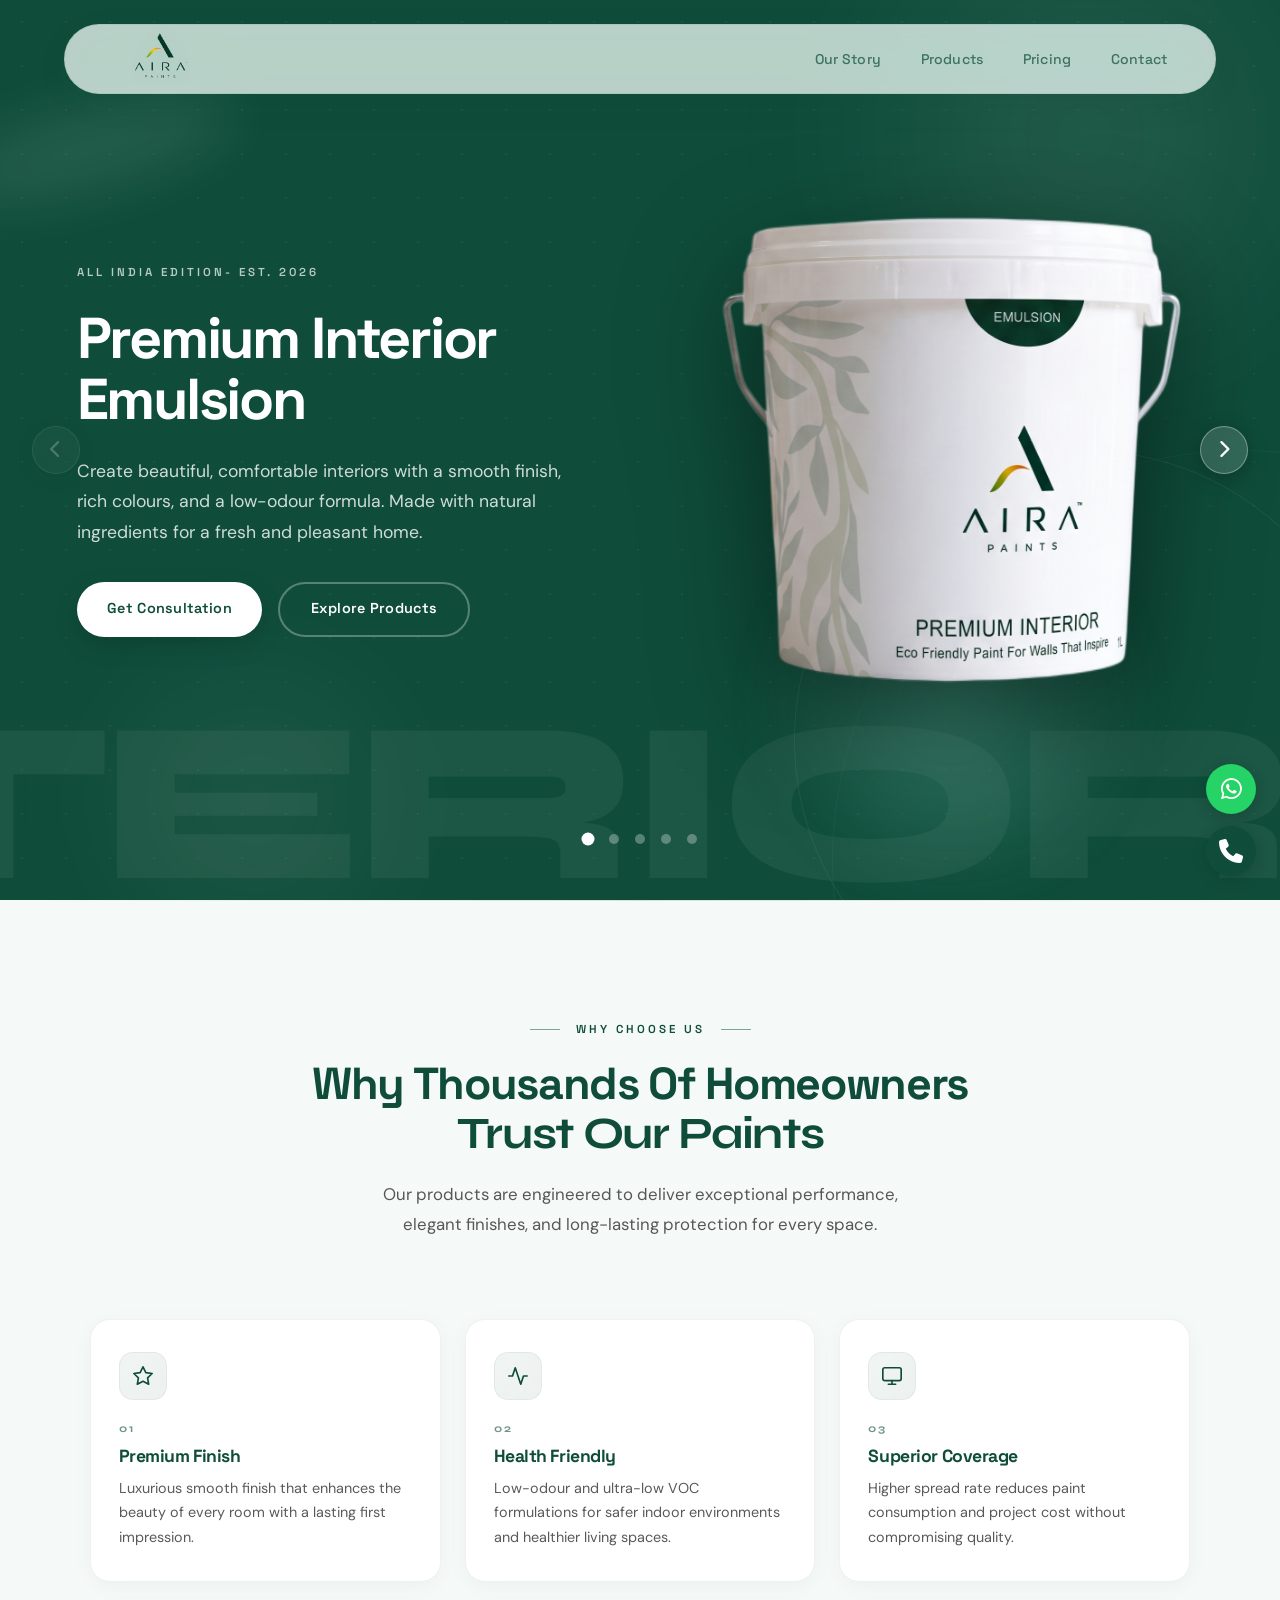
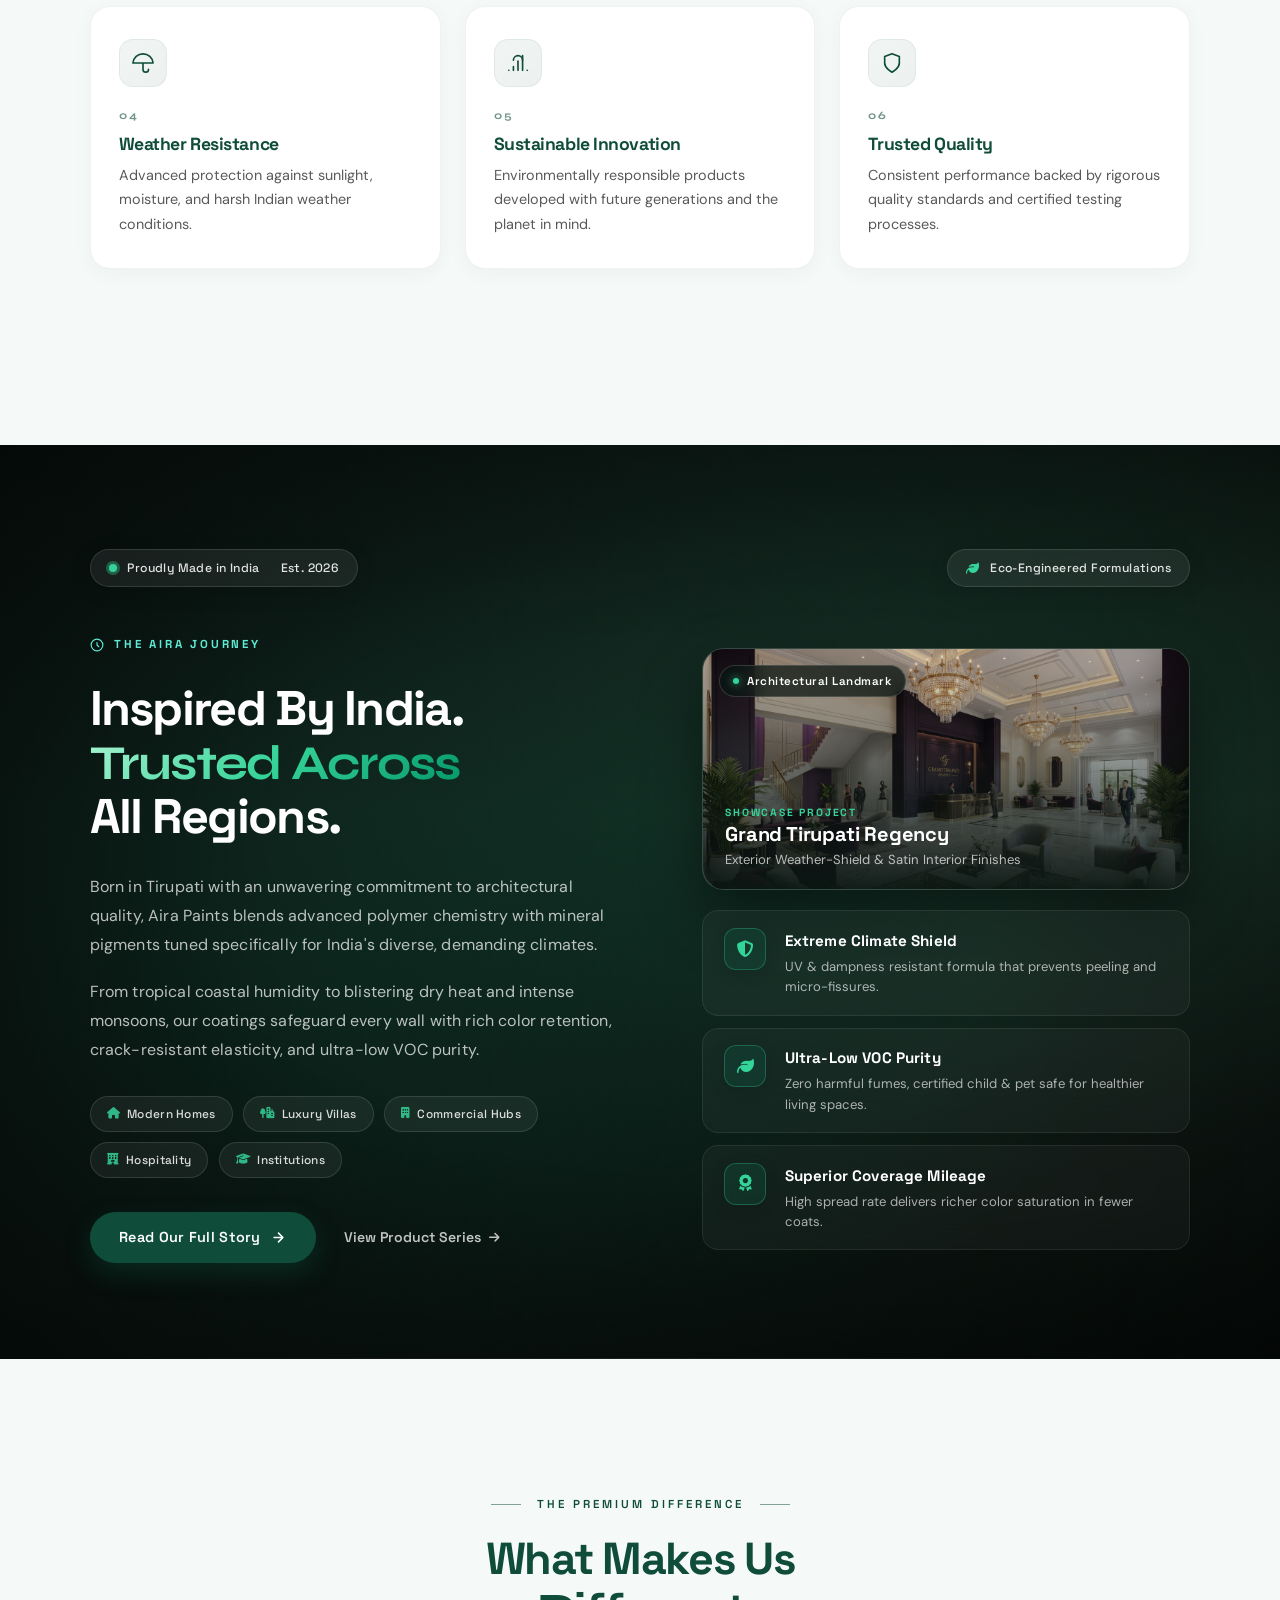
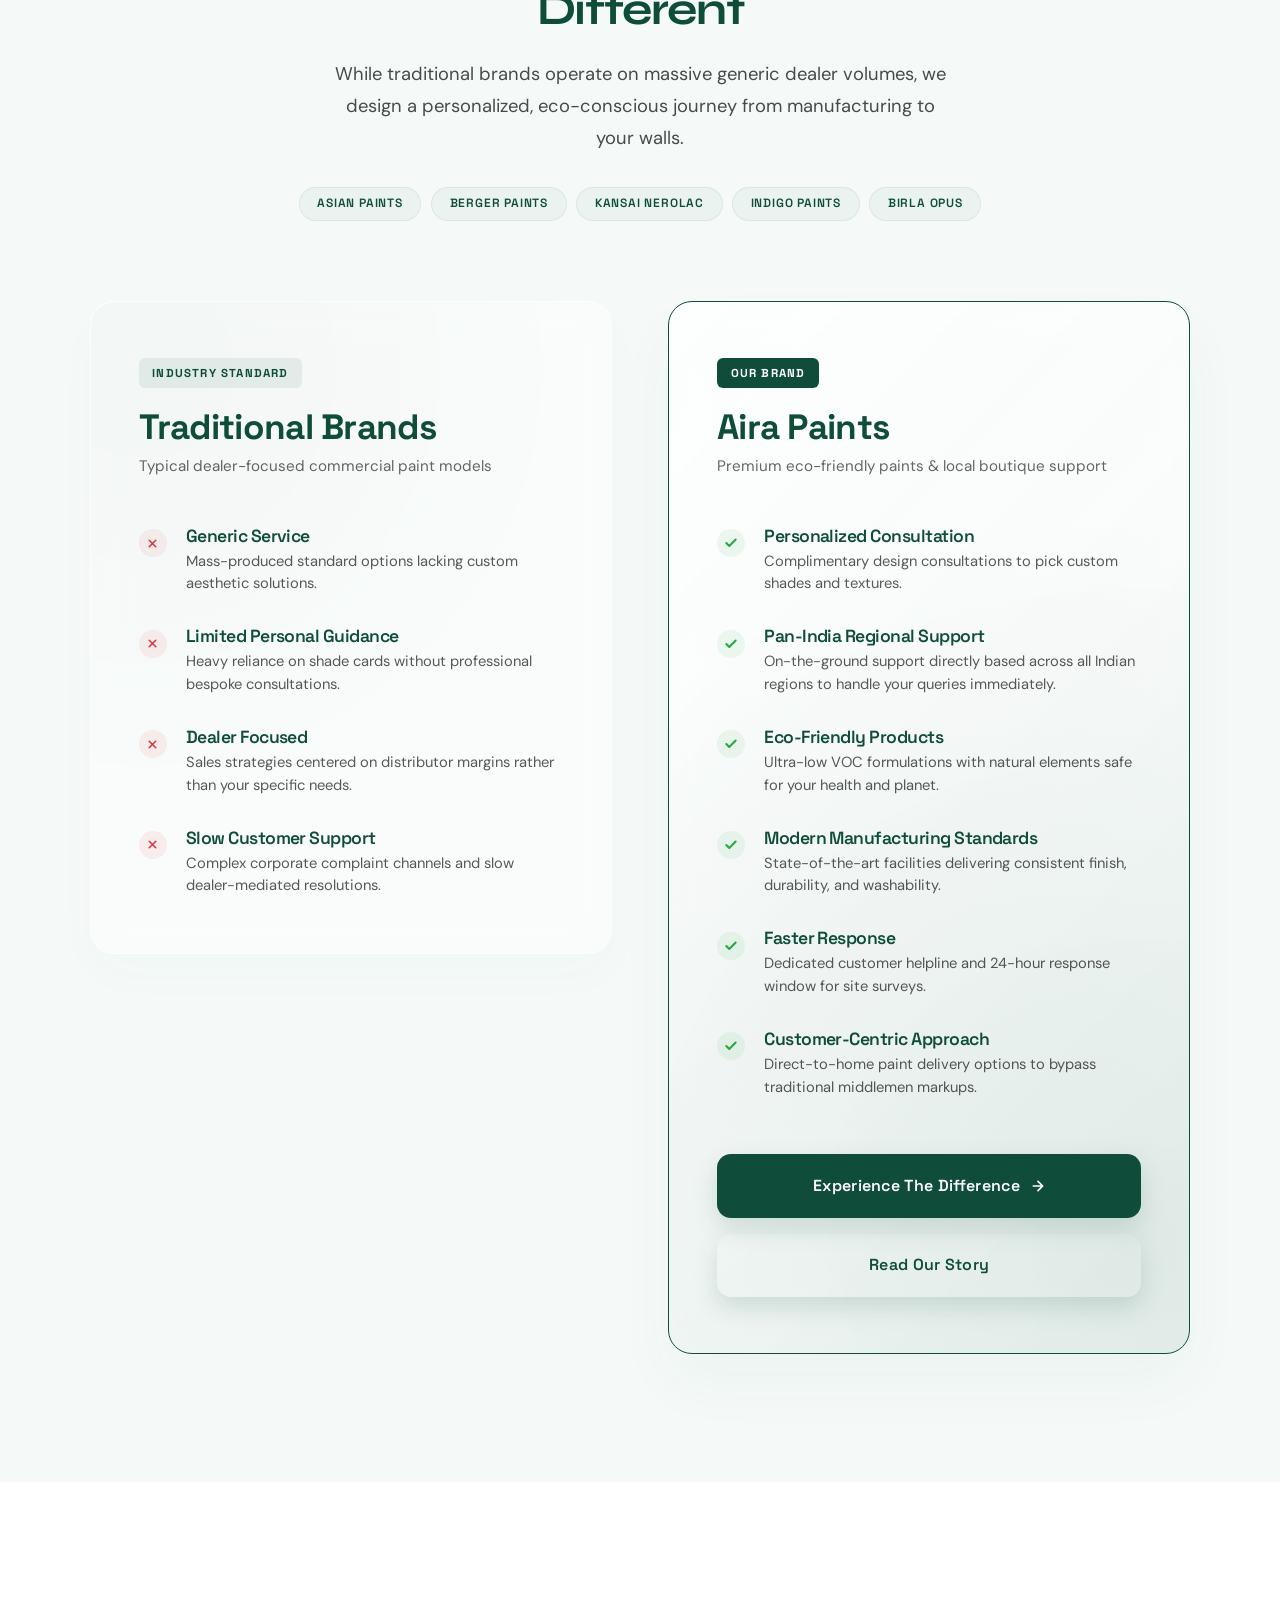
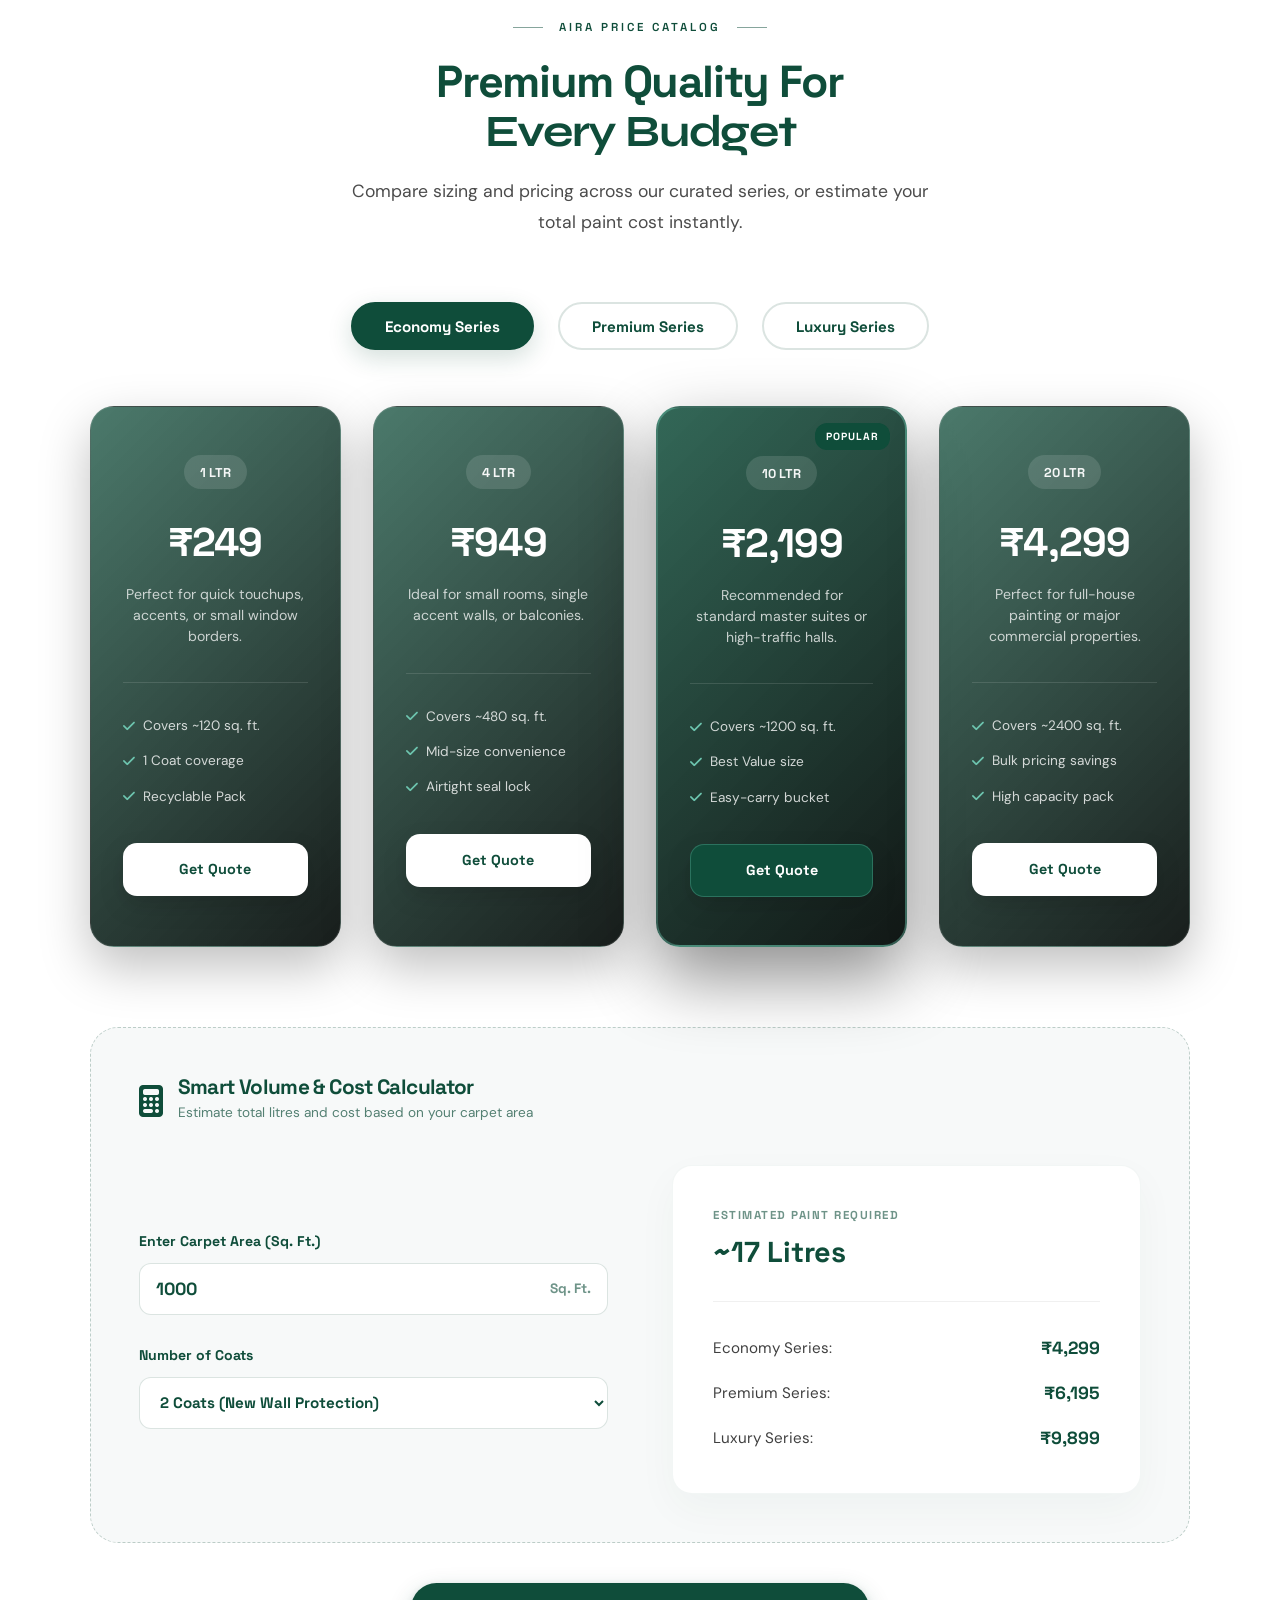
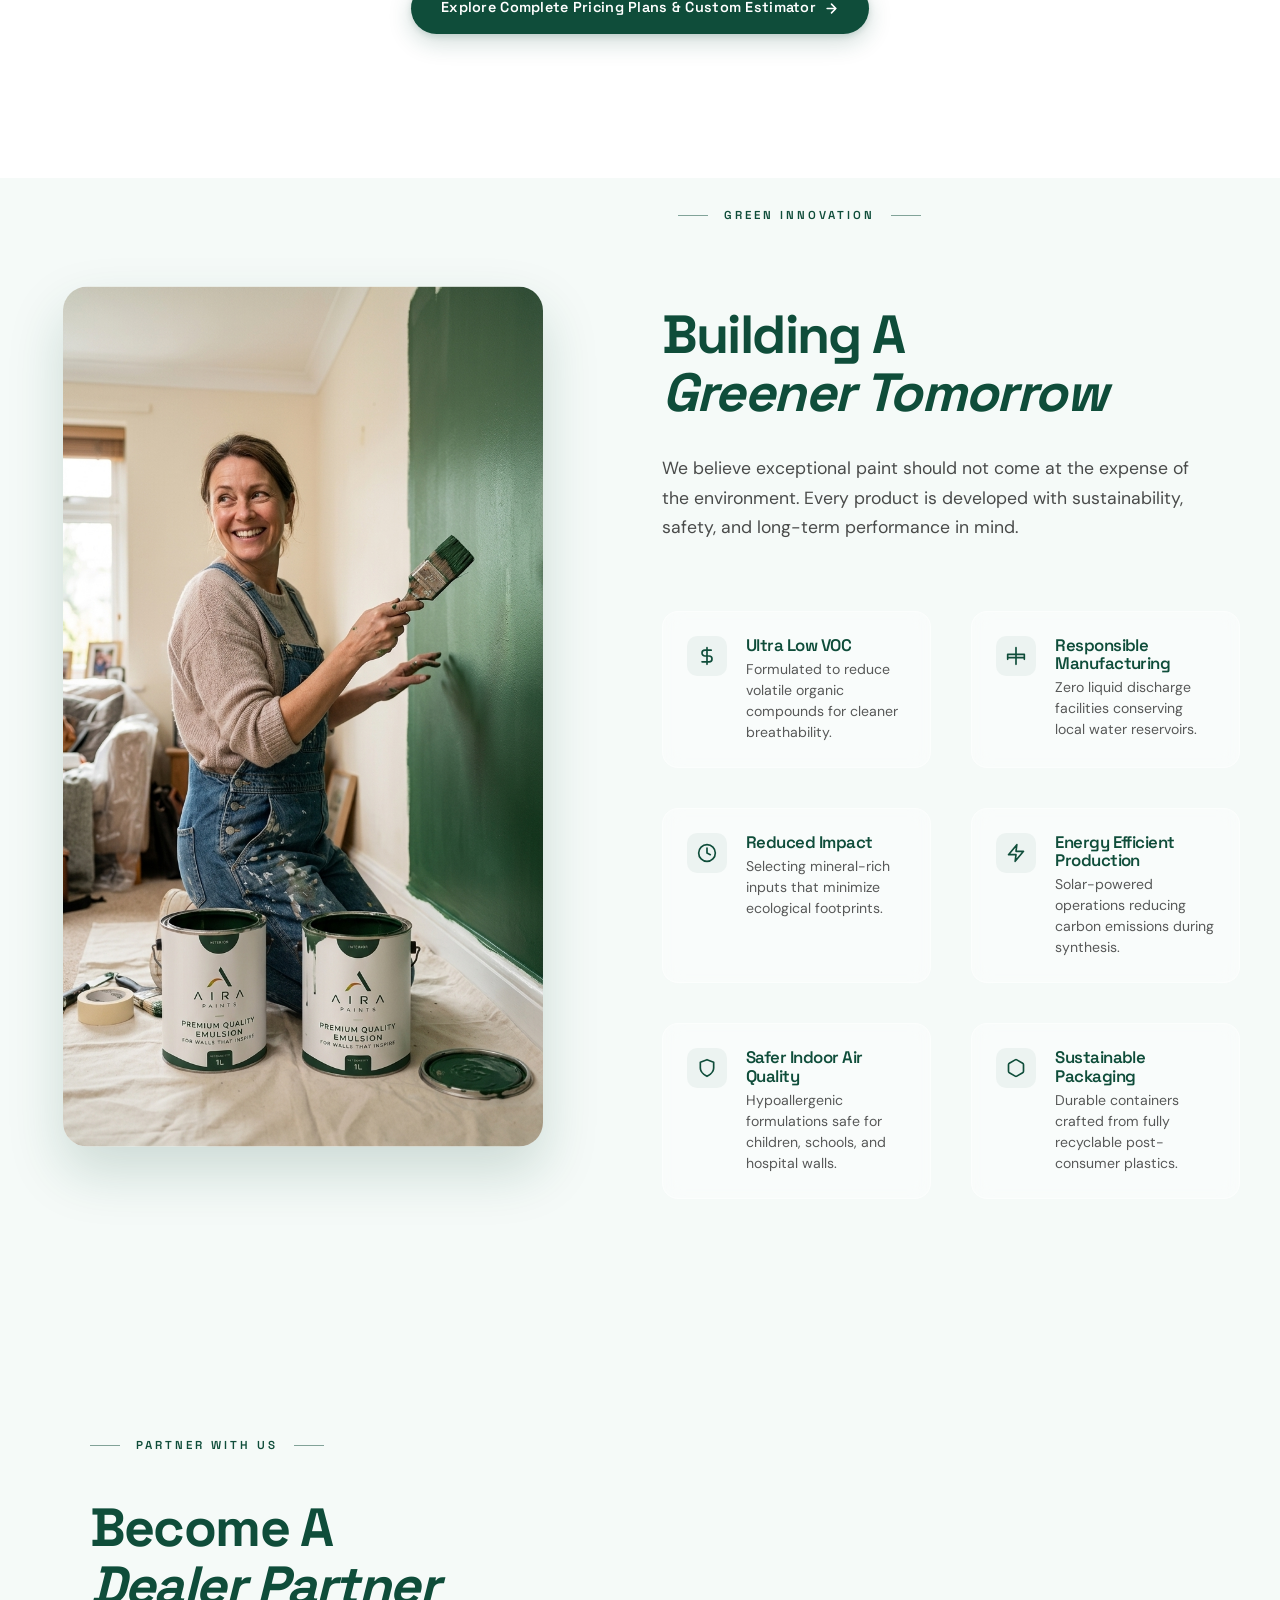
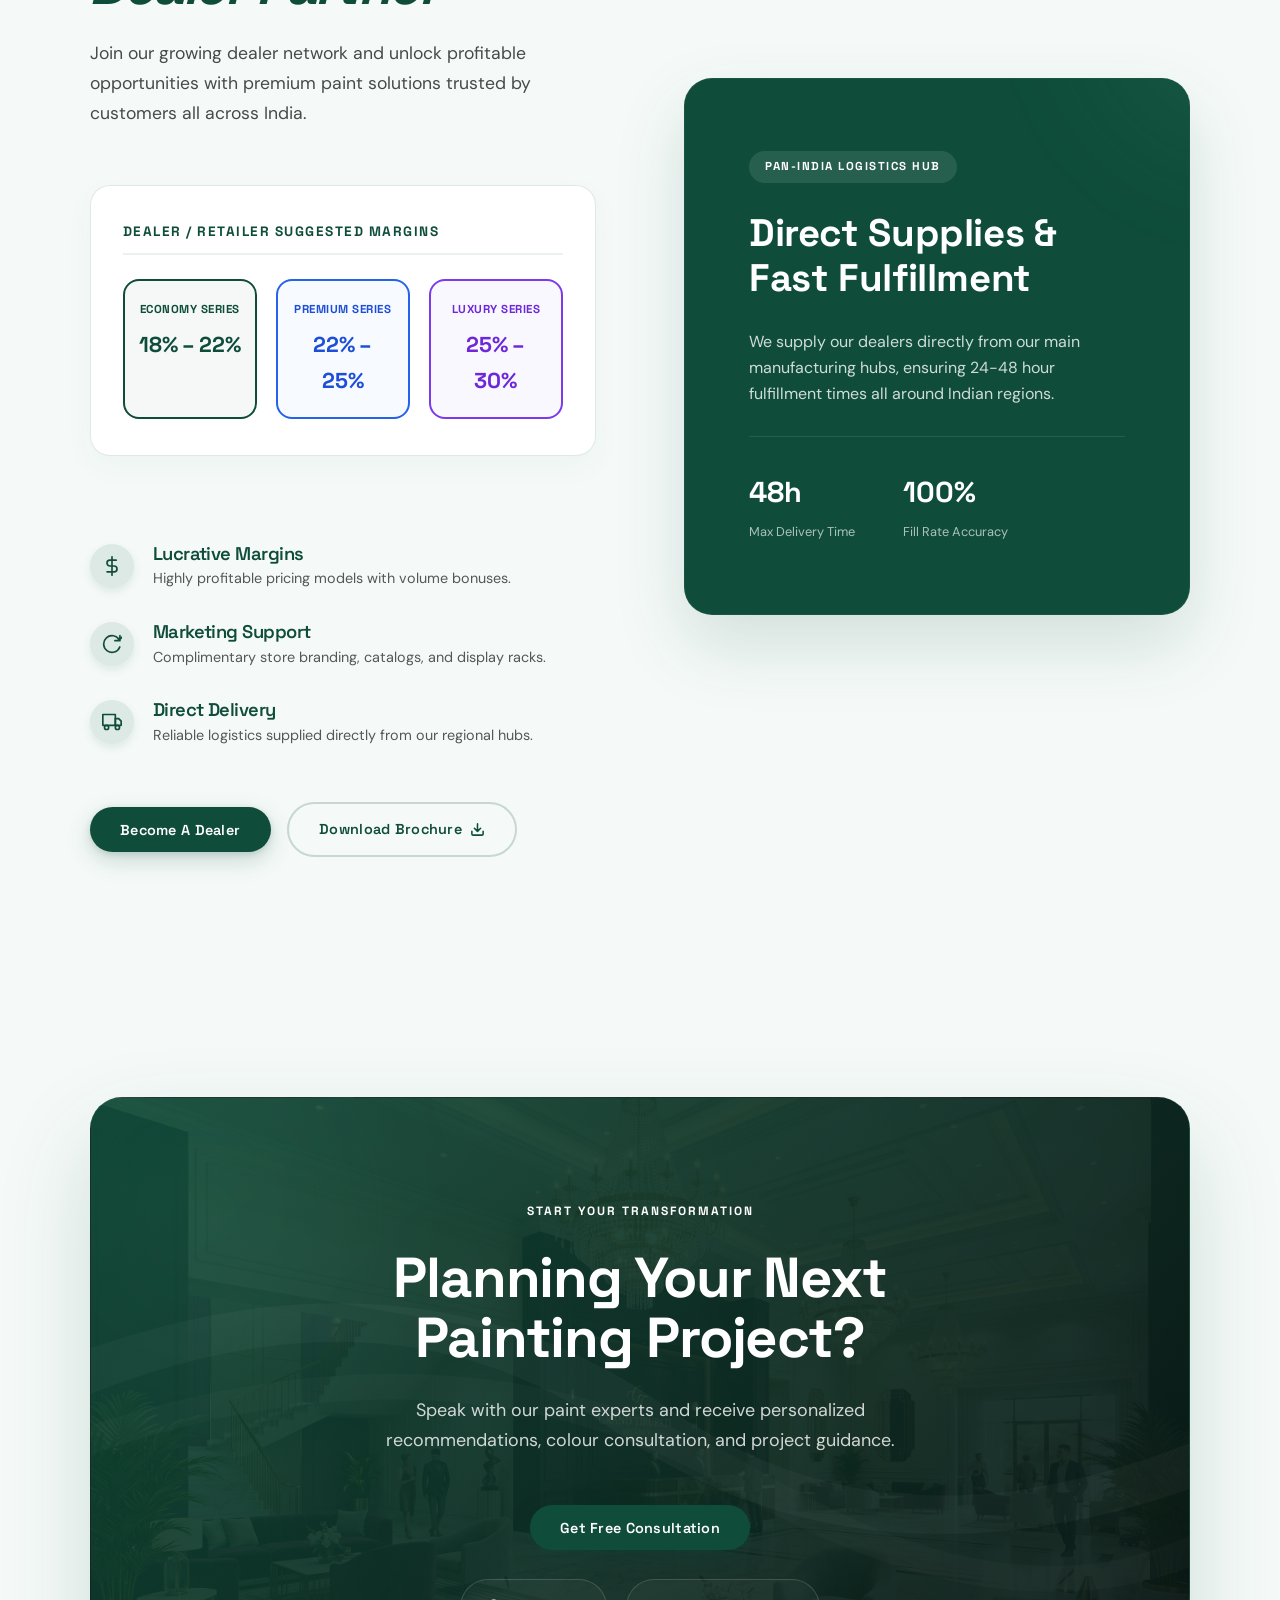
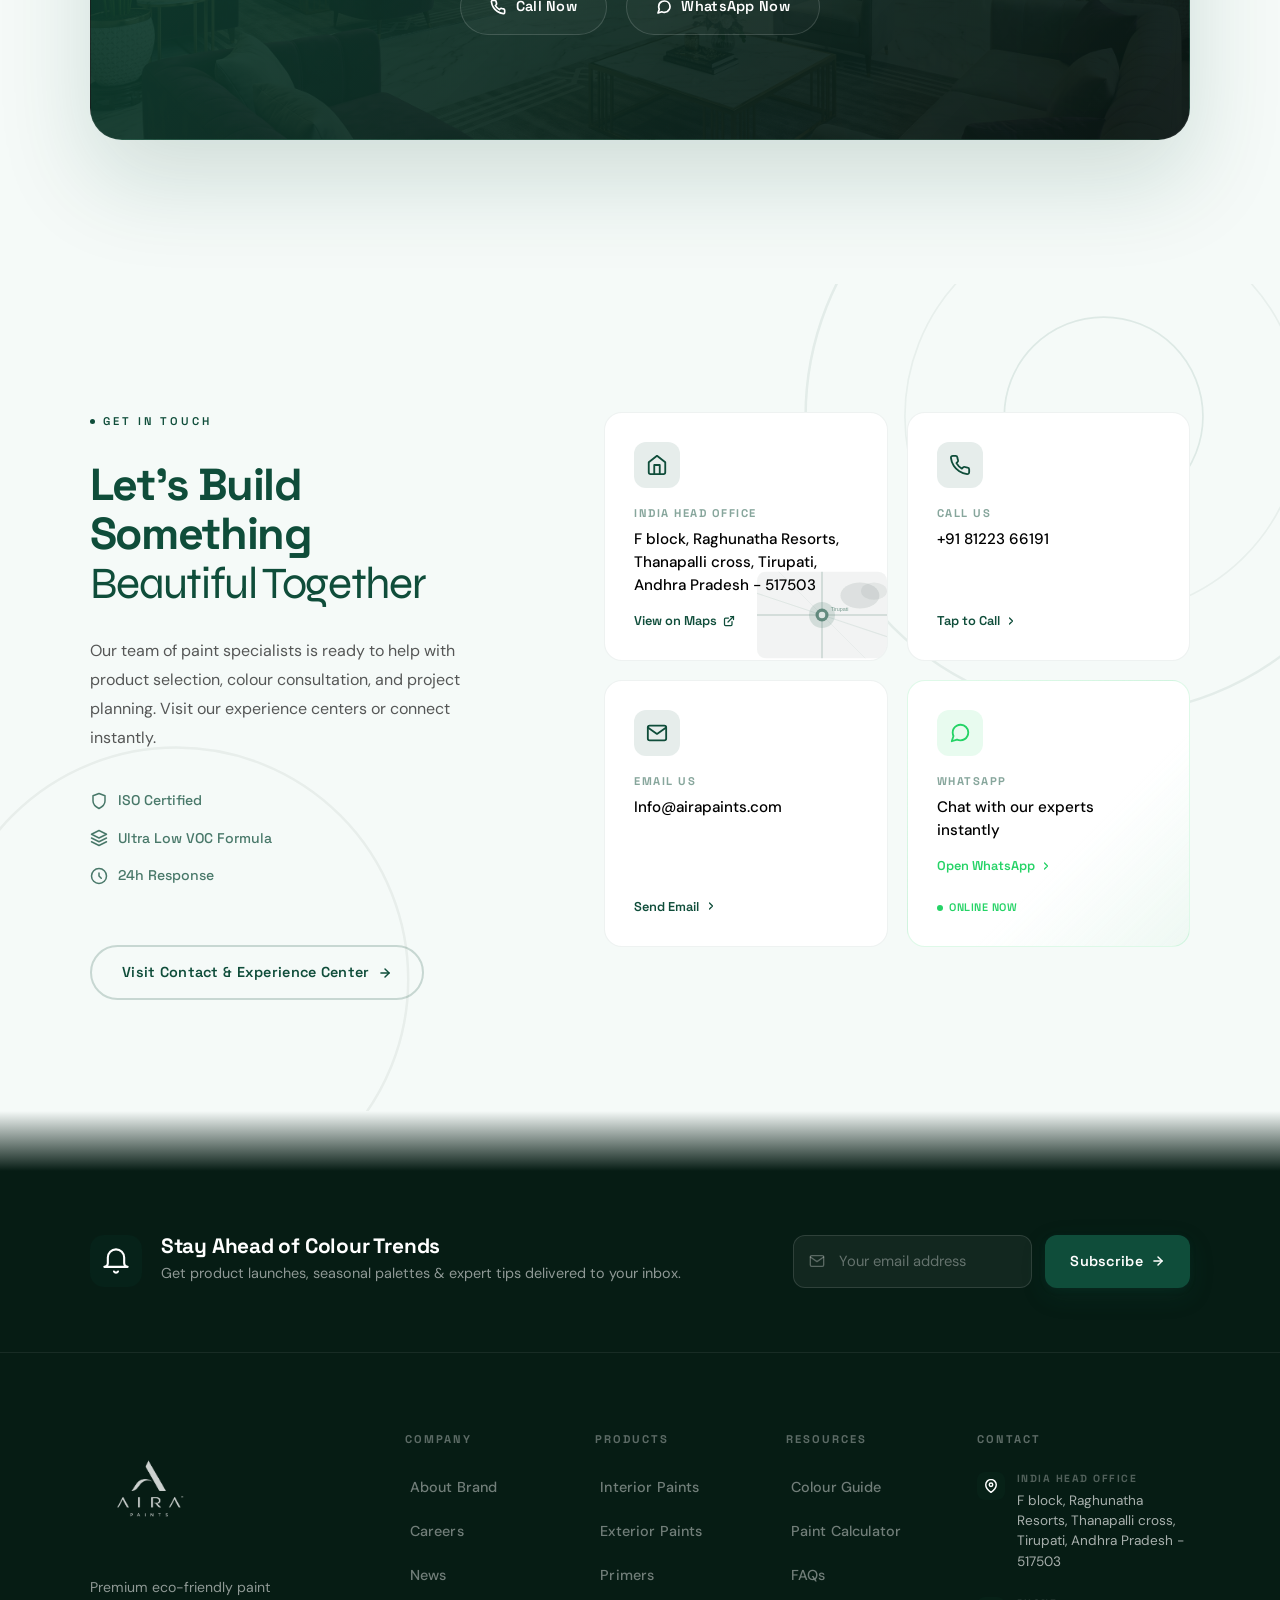
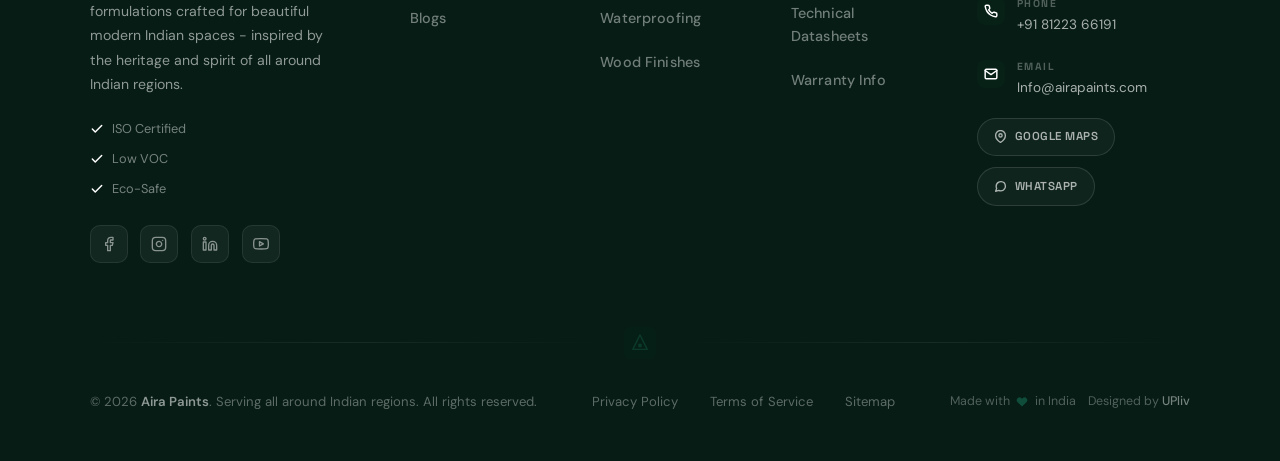
==== commit 603057dc: "Remove Our Products showcase section from index page" ====
--- a/index.html
+++ b/index.html
@@ -528,9 +528,9 @@
                 <path d="M5 12h14M12 5l7 7-7 7" />
               </svg>
             </a>
-            <a href="#products" class="story-link-secondary">
+            <a href="product.html" class="story-link-secondary">
               <span>View Product Series</span>
-              <i class="fa-solid fa-arrow-down"></i>
+              <i class="fa-solid fa-arrow-right"></i>
             </a>
           </div>
         </div>
@@ -602,219 +602,6 @@
     </section><!-- /story -->
 
 
-    <!--SECTION 04 PRODUCT SHOWCASE SCROLL-->
-
-    <section id="products" class="products-section" aria-label="Product Showcase">
-
-      <!-- Section Header (always visible above sticky panel) -->
-      <div class="products-header reveal-up">
-        <span class="section-eyebrow">
-          <span class="eyebrow-line" aria-hidden="true"></span>
-          Our Products
-          <span class="eyebrow-line" aria-hidden="true"></span>
-        </span>
-        <h2 class="section-title">Engineered For<br><em>Every Surface</em></h2>
-        <div style="margin-top: 1rem;">
-          <a href="product.html" class="btn btn-secondary" style="display: inline-flex; align-items: center; gap: 8px;">
-            <span>Explore All Product Collections</span>
-            <svg width="14" height="14" viewBox="0 0 24 24" fill="none" stroke="currentColor" stroke-width="2.5"
-              stroke-linecap="round" stroke-linejoin="round">
-              <path d="M5 12h14M12 5l7 7-7 7" />
-            </svg>
-          </a>
-        </div>
-      </div>
-
-      <!-- Sticky Showcase Wrapper (scroll container) -->
-      <div class="products-sticky-wrap" id="products-sticky-wrap">
-
-        <!-- Sticky Stage - pins while user scrolls through 4 products -->
-        <div class="products-stage" id="products-stage">
-
-          <!-- Progress dots -->
-          <div class="product-dots" aria-label="Product navigation" role="tablist">
-            <button class="product-dot active" data-index="0" role="tab" aria-label="Interior Paints"></button>
-            <button class="product-dot" data-index="1" role="tab" aria-label="Exterior Paints"></button>
-            <button class="product-dot" data-index="2" role="tab" aria-label="Primers & Undercoats"></button>
-            <button class="product-dot" data-index="3" role="tab" aria-label="Waterproofing Solutions"></button>
-            <button class="product-dot" data-index="4" role="tab" aria-label="Luxury & Satin Emulsions"></button>
-          </div>
-
-          <!-- Product Slides -->
-          <div class="product-slides" id="product-slides">
-
-            <!-- SLIDE 01 - Interior Paints -->
-            <div class="product-slide active" data-slide="0" id="slide-0" role="tabpanel" aria-label="Interior Paints">
-              <div class="slide-visual">
-                <div class="product-can-wrap">
-                  <img src="images/products/Green Emulsion Front View1.png?v=4.0" class="product-can-img"
-                    alt="Aira Premium Interior Emulsion Can">
-                  <!-- Ambient glow behind can -->
-                  <div class="can-glow" style="--glow-color: rgba(110,198,176,0.3)"></div>
-                </div>
-              </div>
-
-              <div class="slide-info">
-                <span class="slide-index">01 / 05</span>
-                <h3 class="slide-title">Premium Interior Emulsion</h3>
-                <p class="slide-desc">Create beautiful, comfortable interiors with a smooth finish, rich colours, and a
-                  low-odour formula. Made with natural ingredients for a fresh and pleasant home.</p>
-                <ul class="slide-features" aria-label="Interior Paint features">
-                  <li><span class="feat-icon" aria-hidden="true"></span> Rich Color Retention</li>
-                  <li><span class="feat-icon" aria-hidden="true"></span> Smooth Finish</li>
-                  <li><span class="feat-icon" aria-hidden="true"></span> Easy Washability</li>
-                  <li><span class="feat-icon" aria-hidden="true"></span> Low Odour</li>
-                </ul>
-                <a href="#consultation" class="slide-cta btn btn-primary trigger-enquiry" data-category="interior">Get a
-                  Quote
-                  <svg width="15" height="15" viewBox="0 0 24 24" fill="none" stroke="currentColor" stroke-width="2.5"
-                    stroke-linecap="round" stroke-linejoin="round" aria-hidden="true">
-                    <path d="M5 12h14M12 5l7 7-7 7" />
-                  </svg>
-                </a>
-              </div>
-            </div><!-- /slide-0 -->
-
-            <!-- SLIDE 02 - Exterior Paints -->
-            <div class="product-slide" data-slide="1" id="slide-1" role="tabpanel" aria-label="Exterior Paints"
-              aria-hidden="true">
-              <div class="slide-visual">
-                <div class="product-can-wrap">
-                  <img src="images/products/Dark Blue front View1.png?v=4.0" class="product-can-img"
-                    alt="Aira Premium Exterior Emulsion Can">
-                  <div class="can-glow" style="--glow-color: rgba(58,134,255,0.3)"></div>
-                </div>
-              </div>
-
-              <div class="slide-info">
-                <span class="slide-index">02 / 05</span>
-                <h3 class="slide-title">Premium Exterior Emulsion</h3>
-                <p class="slide-desc">Made to protect your walls from sunlight, rain, dust, and changing weather. A
-                  durable exterior paint that keeps your home looking fresh for longer.</p>
-                <ul class="slide-features" aria-label="Exterior Paint features">
-                  <li><span class="feat-icon" aria-hidden="true"></span> Weather Shield Technology</li>
-                  <li><span class="feat-icon" aria-hidden="true"></span> Anti-Fungal Protection</li>
-                  <li><span class="feat-icon" aria-hidden="true"></span> Crack Resistance</li>
-                  <li><span class="feat-icon" aria-hidden="true"></span> UV Protection</li>
-                </ul>
-                <a href="#consultation" class="slide-cta btn btn-primary trigger-enquiry" data-category="exterior">Get a
-                  Quote
-                  <svg width="15" height="15" viewBox="0 0 24 24" fill="none" stroke="currentColor" stroke-width="2.5"
-                    stroke-linecap="round" stroke-linejoin="round" aria-hidden="true">
-                    <path d="M5 12h14M12 5l7 7-7 7" />
-                  </svg>
-                </a>
-              </div>
-            </div><!-- /slide-1 -->
-
-            <!-- SLIDE 03 - Primers & Undercoats -->
-            <div class="product-slide" data-slide="2" id="slide-2" role="tabpanel" aria-label="Primers and Undercoats"
-              aria-hidden="true">
-              <div class="slide-visual">
-                <div class="product-can-wrap">
-                  <img src="images/products/Voilate Emulsion Front view.png?v=4.0" class="product-can-img"
-                    alt="Aira Eco Primer Can">
-                  <div class="can-glow" style="--glow-color: rgba(160,140,200,0.3)"></div>
-                </div>
-              </div>
-
-              <div class="slide-info">
-                <span class="slide-index">03 / 05</span>
-                <h3 class="slide-title">Aira Eco Primer</h3>
-                <p class="slide-desc">A strong base for your walls that helps the paint stick better and last longer. It
-                  creates a smooth surface and prepares your walls for a beautiful finish.</p>
-                <ul class="slide-features" aria-label="Primer features">
-                  <li><span class="feat-icon" aria-hidden="true"></span> Better Adhesion</li>
-                  <li><span class="feat-icon" aria-hidden="true"></span> Improved Coverage</li>
-                  <li><span class="feat-icon" aria-hidden="true"></span> Enhanced Durability</li>
-                  <li><span class="feat-icon" aria-hidden="true"></span> Rust Inhibitor Formula</li>
-                </ul>
-                <a href="#consultation" class="slide-cta btn btn-primary trigger-enquiry" data-category="primer">Get a
-                  Quote
-                  <svg width="15" height="15" viewBox="0 0 24 24" fill="none" stroke="currentColor" stroke-width="2.5"
-                    stroke-linecap="round" stroke-linejoin="round" aria-hidden="true">
-                    <path d="M5 12h14M12 5l7 7-7 7" />
-                  </svg>
-                </a>
-              </div>
-            </div><!-- /slide-2 -->
-
-            <!-- SLIDE 04 - Waterproofing Solutions -->
-            <div class="product-slide" data-slide="3" id="slide-3" role="tabpanel" aria-label="Waterproofing Solutions"
-              aria-hidden="true">
-              <div class="slide-visual">
-                <div class="product-can-wrap">
-                  <img src="images/products/Sky Blue Front View1.png?v=4.0" class="product-can-img"
-                    alt="Aira Essential Exterior Emulsion Can">
-                  <div class="can-glow" style="--glow-color: rgba(74,159,212,0.3)"></div>
-                </div>
-              </div>
-
-              <div class="slide-info">
-                <span class="slide-index">04 / 05</span>
-                <h3 class="slide-title">Essential Exterior Emulsion</h3>
-                <p class="slide-desc">Reliable protection for exterior walls against moisture, dampness, and everyday
-                  weather. A practical choice for keeping your home protected.</p>
-                <ul class="slide-features" aria-label="Waterproofing features">
-                  <li><span class="feat-icon" aria-hidden="true"></span> Leak Prevention</li>
-                  <li><span class="feat-icon" aria-hidden="true"></span> Dampness Control</li>
-                  <li><span class="feat-icon" aria-hidden="true"></span> Long-Term Protection</li>
-                  <li><span class="feat-icon" aria-hidden="true"></span> Flexible Membrane System</li>
-                </ul>
-                <a href="#consultation" class="slide-cta btn btn-primary trigger-enquiry"
-                  data-category="waterproofing">Get a Quote
-                  <svg width="15" height="15" viewBox="0 0 24 24" fill="none" stroke="currentColor" stroke-width="2.5"
-                    stroke-linecap="round" stroke-linejoin="round" aria-hidden="true">
-                    <path d="M5 12h14M12 5l7 7-7 7" />
-                  </svg>
-                </a>
-              </div>
-            </div><!-- /slide-3 -->
-
-            <!-- SLIDE 05 - Luxury & Satin Emulsions -->
-            <div class="product-slide" data-slide="4" id="slide-4" role="tabpanel" aria-label="Luxury & Satin Emulsions"
-              aria-hidden="true">
-              <div class="slide-visual">
-                <div class="product-can-wrap">
-                  <img src="images/products/Premire Front View1.png?v=4.0" class="product-can-img"
-                    alt="Aira Essential Interior Emulsion Can">
-                  <div class="can-glow" style="--glow-color: rgba(186,85,211,0.3)"></div>
-                </div>
-              </div>
-
-              <div class="slide-info">
-                <span class="slide-index">05 / 05</span>
-                <h3 class="slide-title">Essential Interior Emulsion</h3>
-                <p class="slide-desc">Create beautiful feature walls and bedrooms with rich, deep colours and a smooth,
-                  elegant finish to your space.</p>
-                <ul class="slide-features" aria-label="Luxury Emulsion features">
-                  <li><span class="feat-icon" aria-hidden="true"></span> Rich Satin Sheen</li>
-                  <li><span class="feat-icon" aria-hidden="true"></span> Stain & Scuff Resistant</li>
-                  <li><span class="feat-icon" aria-hidden="true"></span> Superior Spreading Rate</li>
-                  <li><span class="feat-icon" aria-hidden="true"></span> Vibrant Deep Tones</li>
-                </ul>
-                <a href="#consultation" class="slide-cta btn btn-primary trigger-enquiry" data-category="interior">Get a
-                  Quote
-                  <svg width="15" height="15" viewBox="0 0 24 24" fill="none" stroke="currentColor" stroke-width="2.5"
-                    stroke-linecap="round" stroke-linejoin="round" aria-hidden="true">
-                    <path d="M5 12h14M12 5l7 7-7 7" />
-                  </svg>
-                </a>
-              </div>
-            </div><!-- /slide-4 -->
-
-          </div><!-- /product-slides -->
-
-          <!-- Scroll progress bar (bottom of stage) -->
-          <div class="products-progress-bar" aria-hidden="true">
-            <div class="products-progress-fill" id="products-progress-fill"></div>
-          </div>
-
-        </div><!-- /products-stage -->
-
-      </div><!-- /products-sticky-wrap -->
-
-    </section><!-- /products -->
 
     <!-- - -->
     <!-- -  SECTION 05 - COMPETITOR COMPARISON        - -->
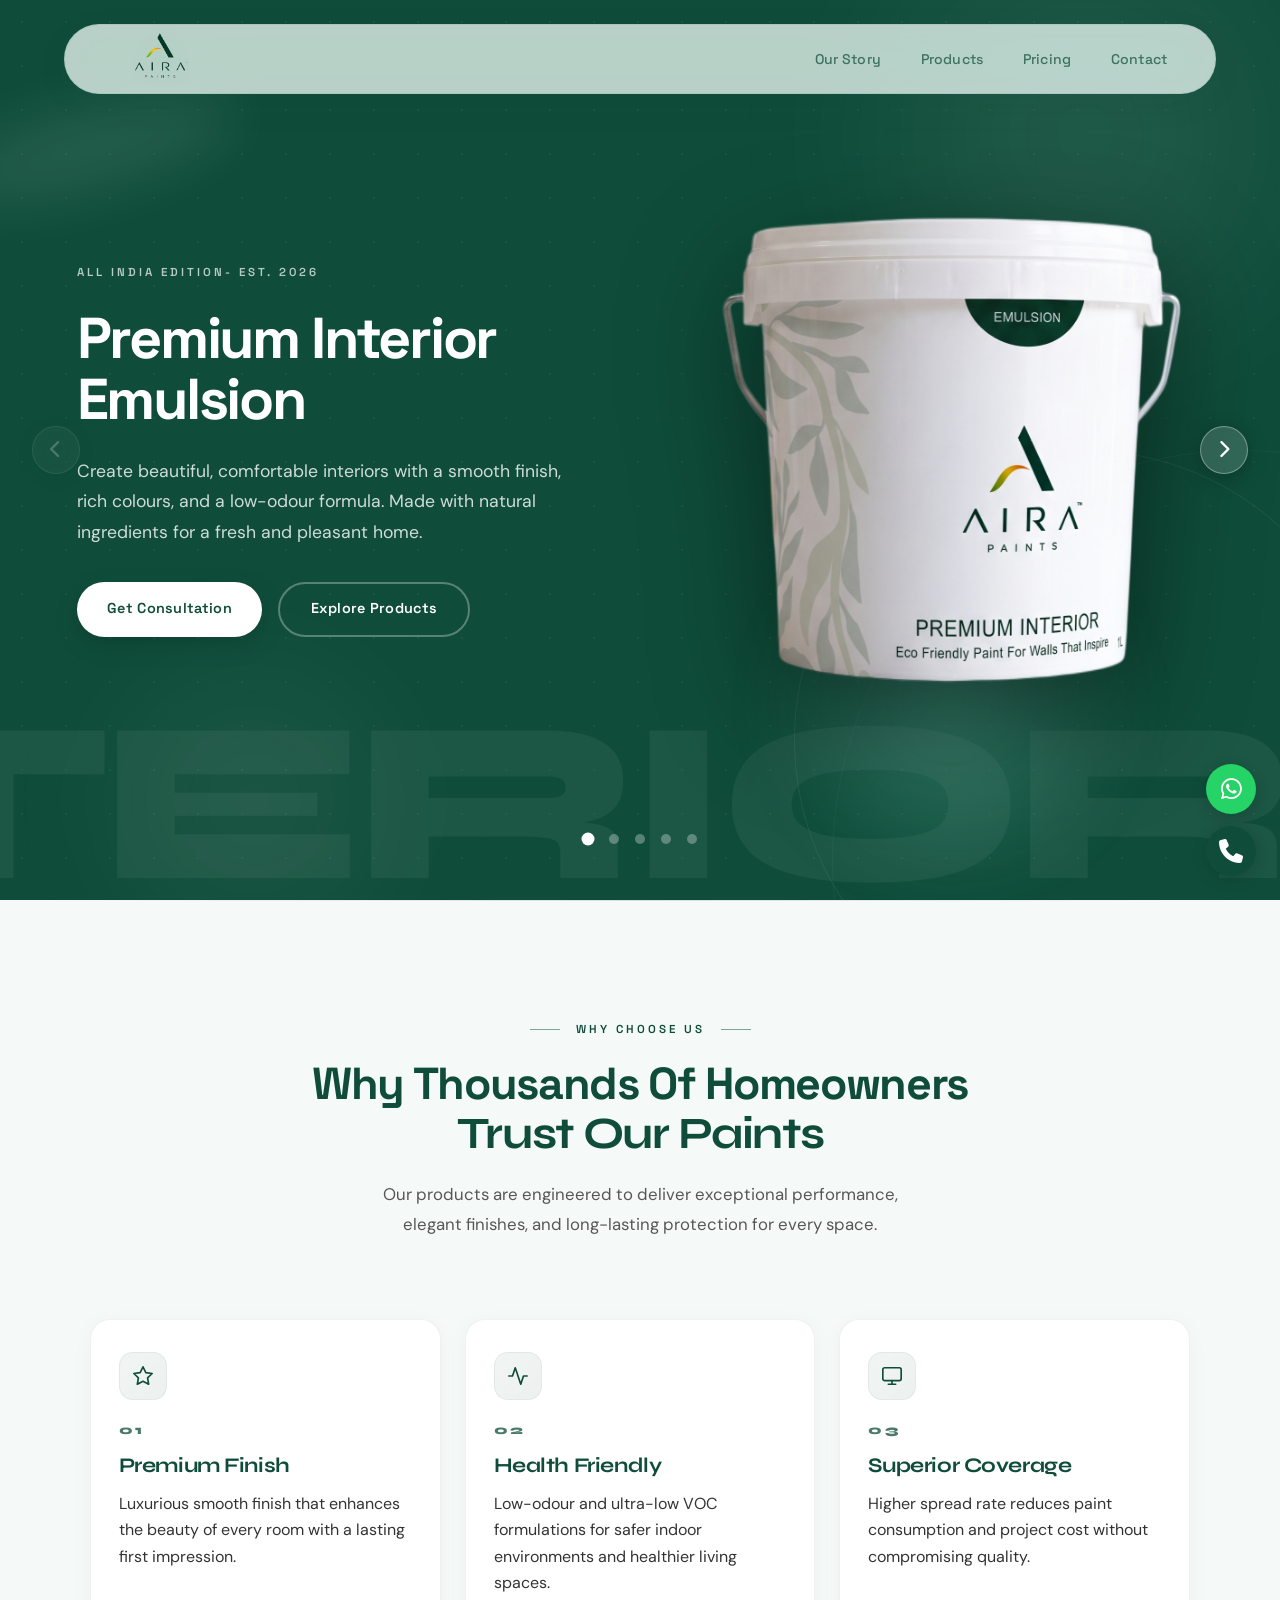
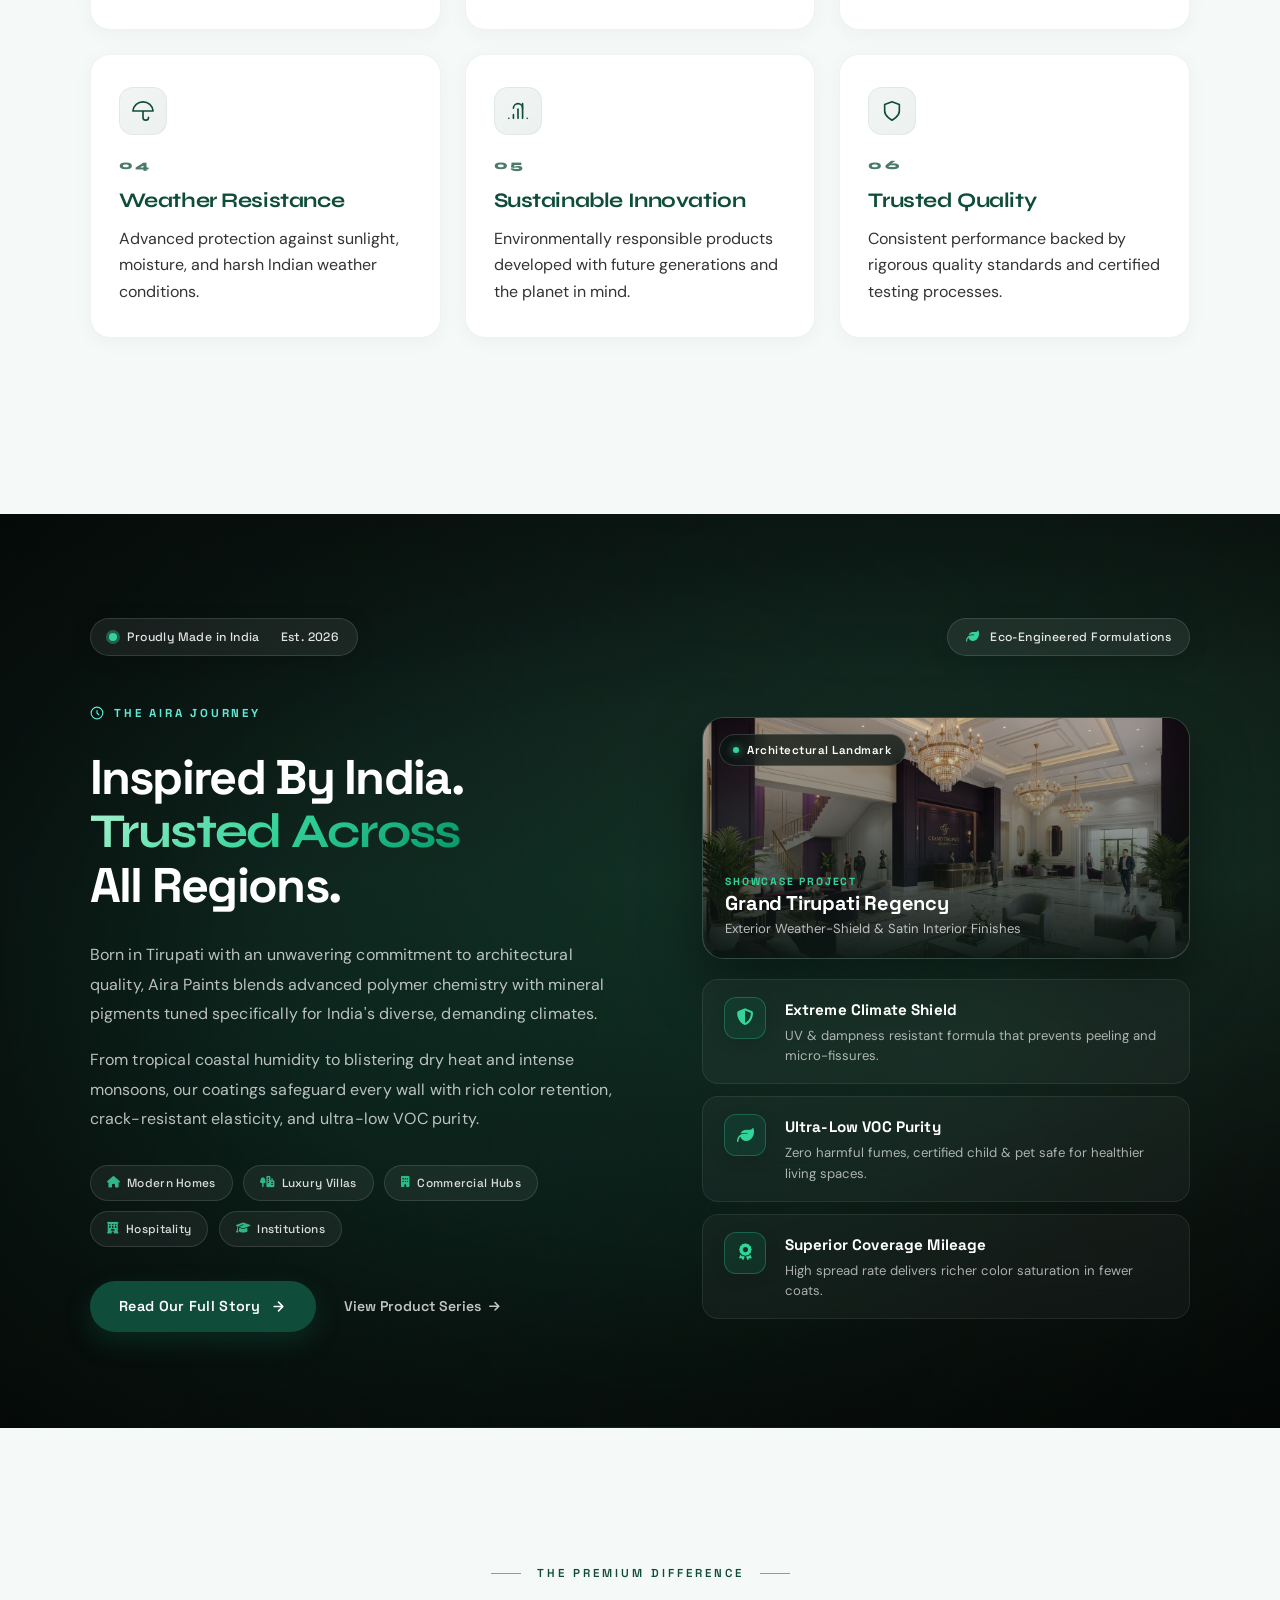
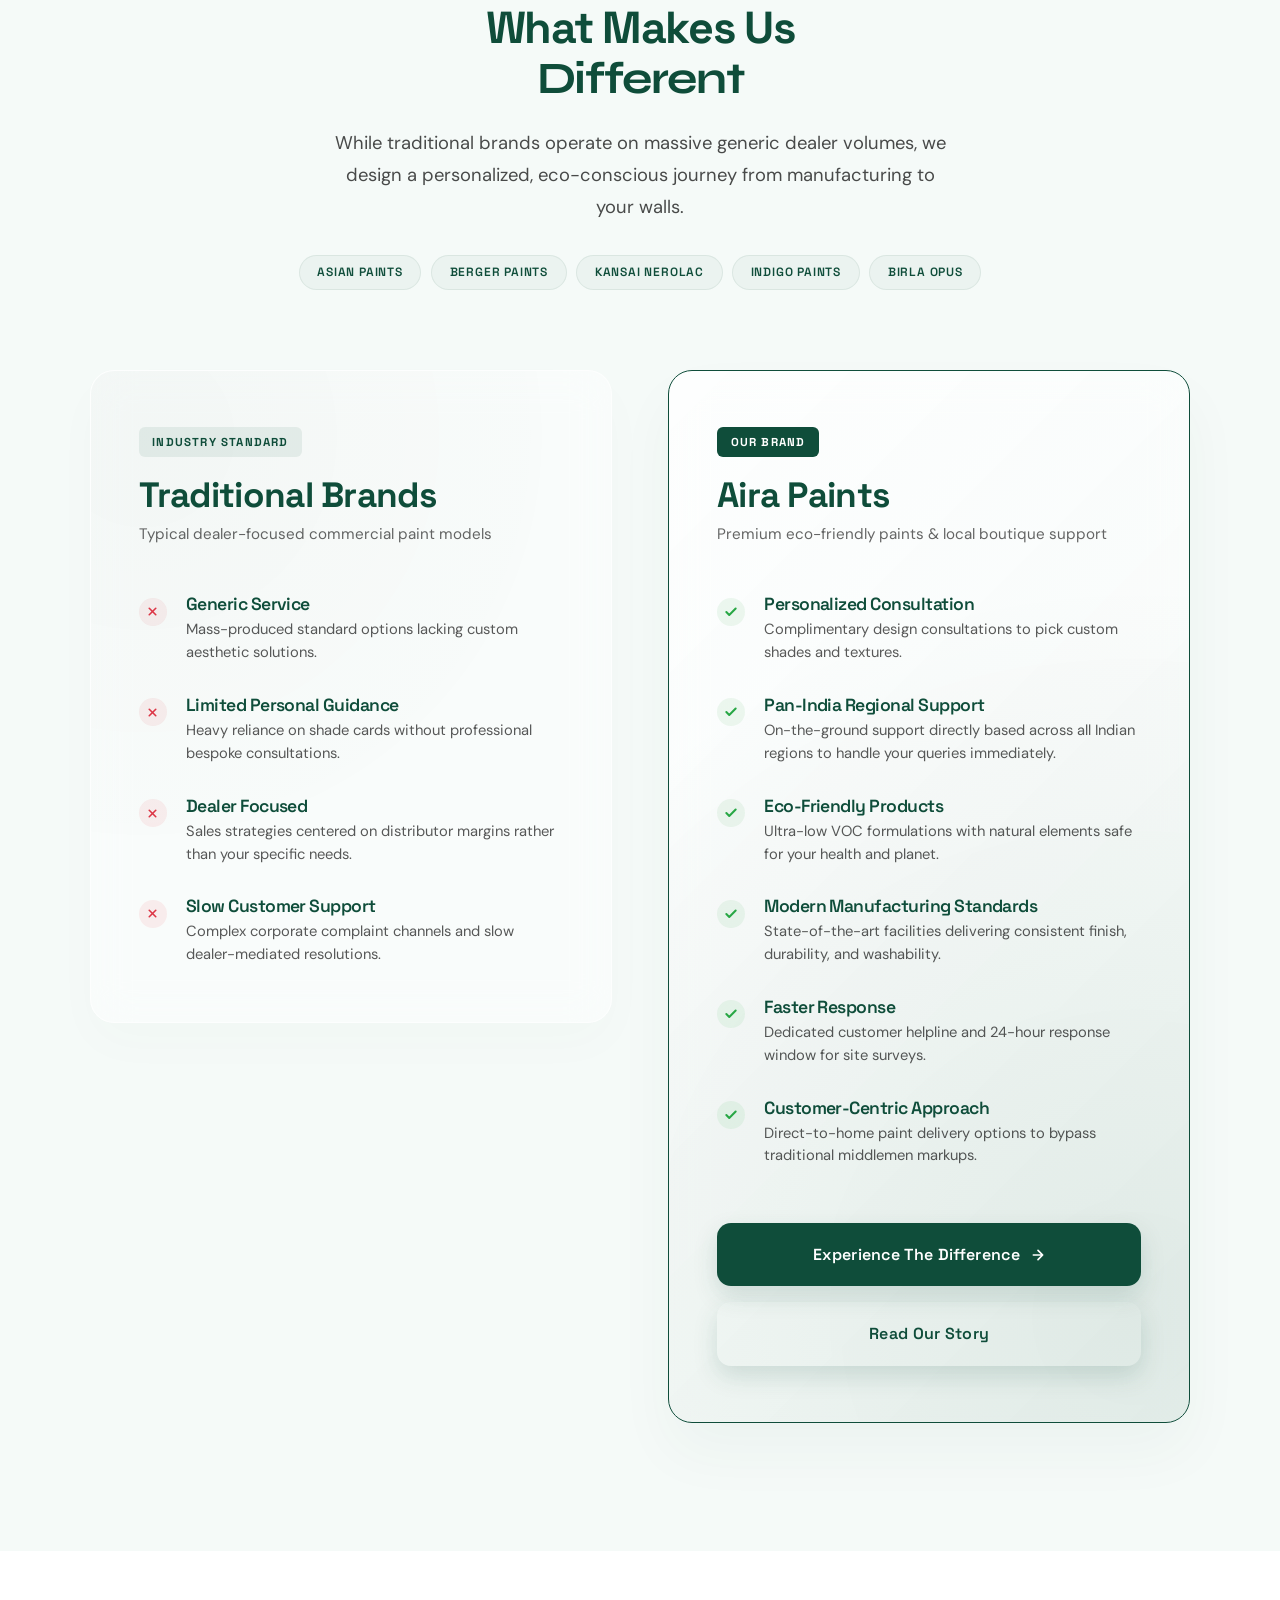
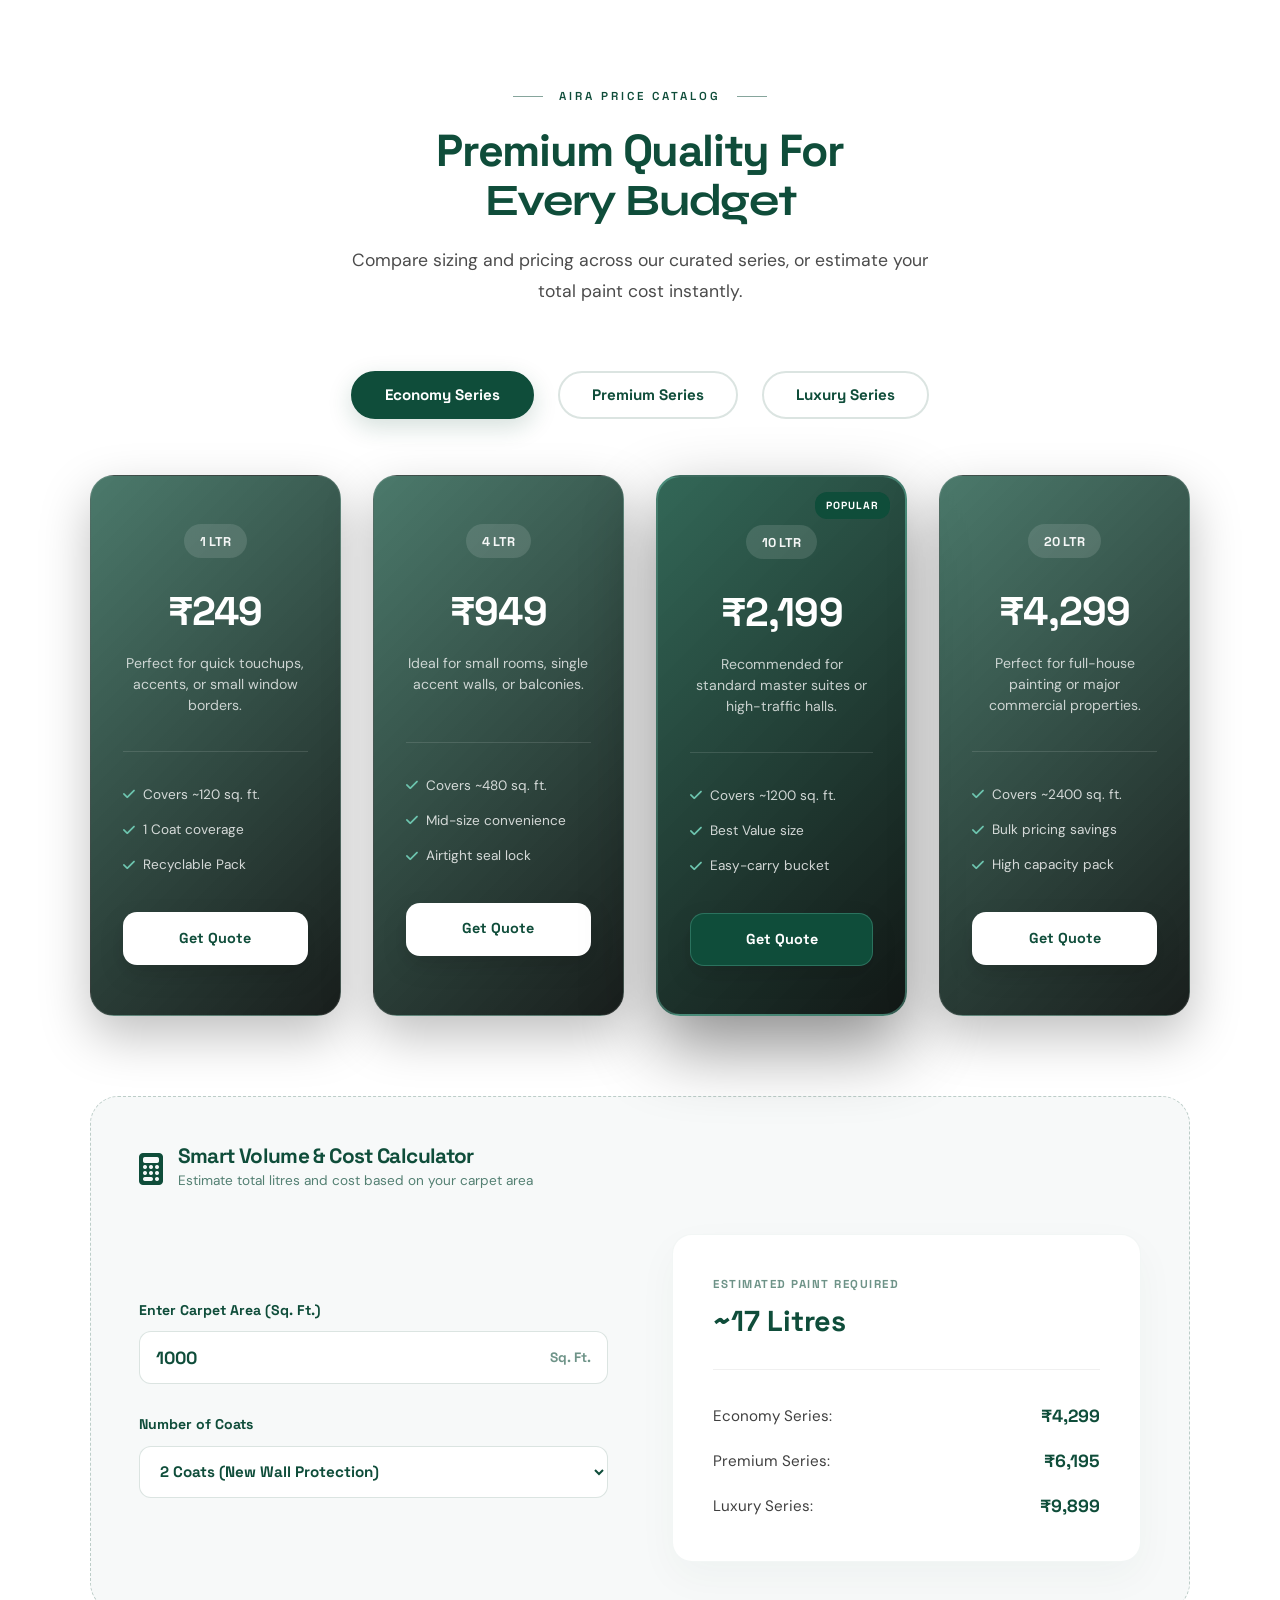
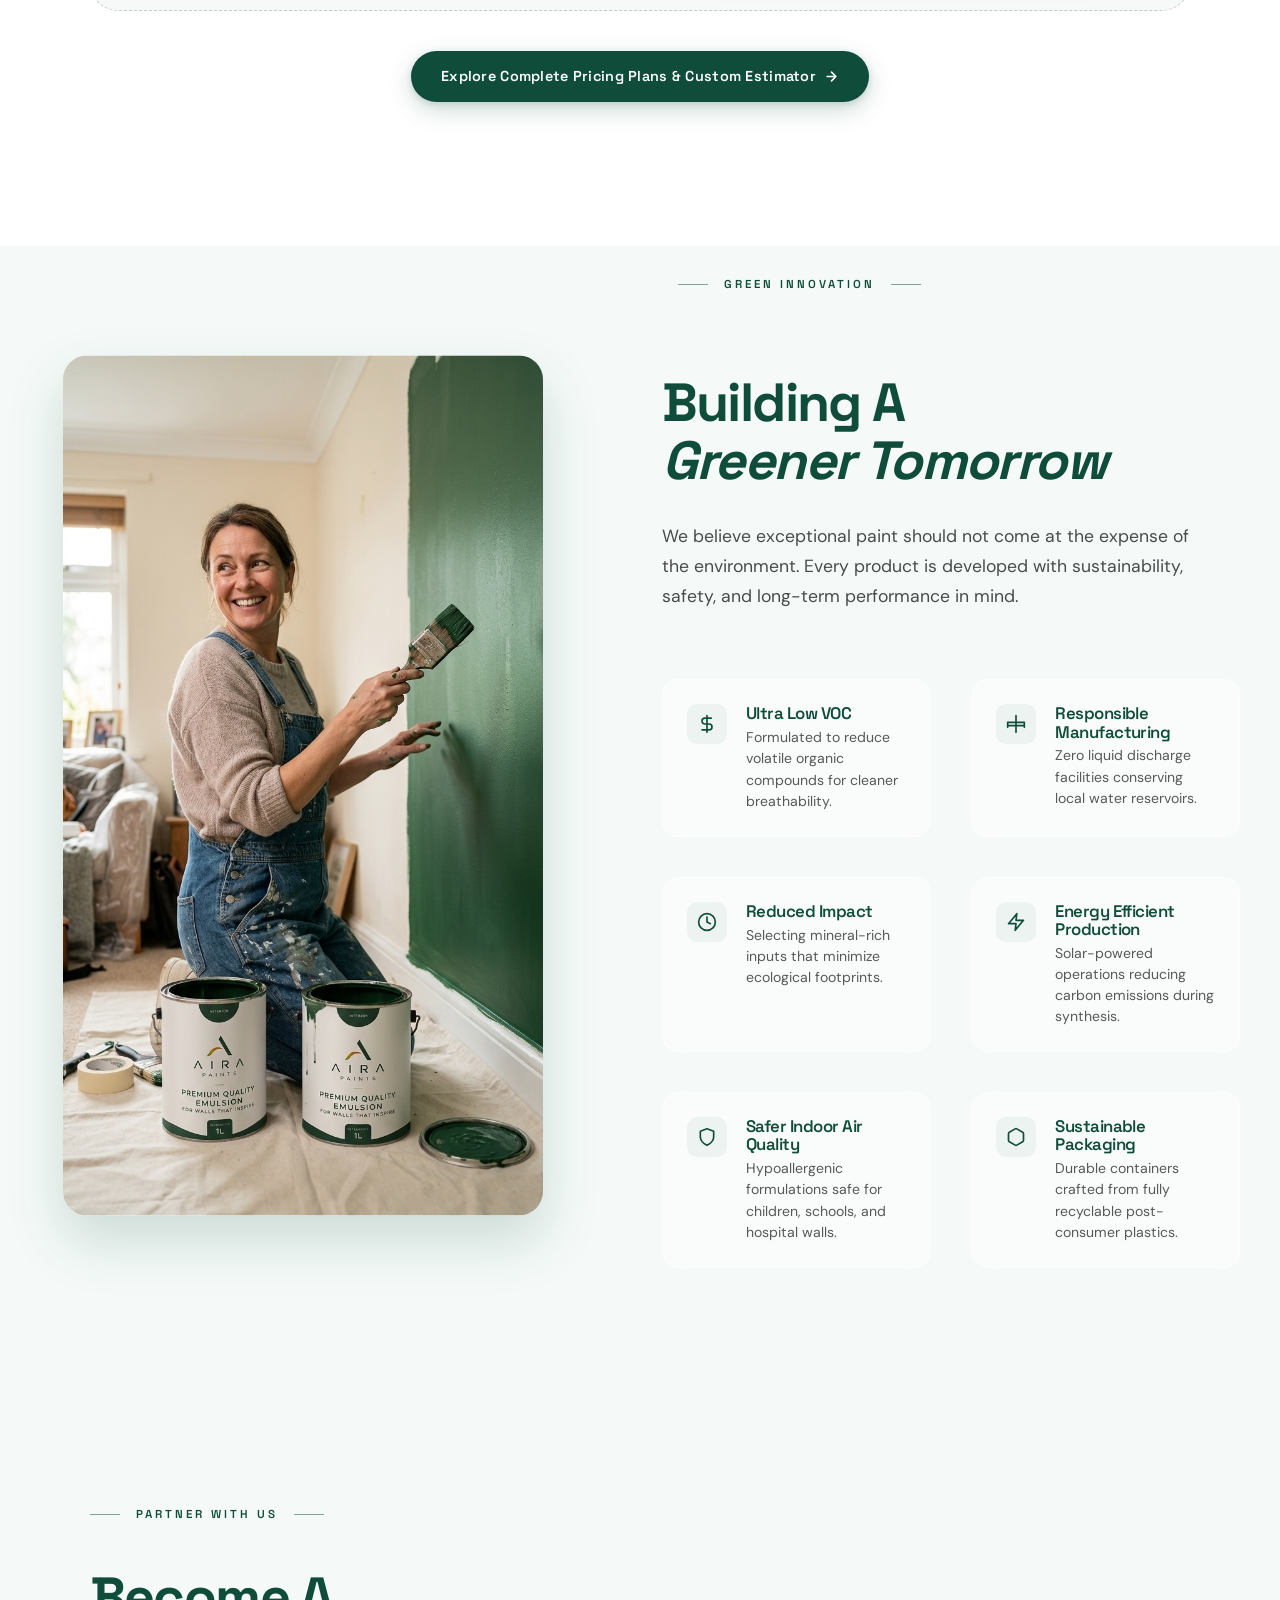
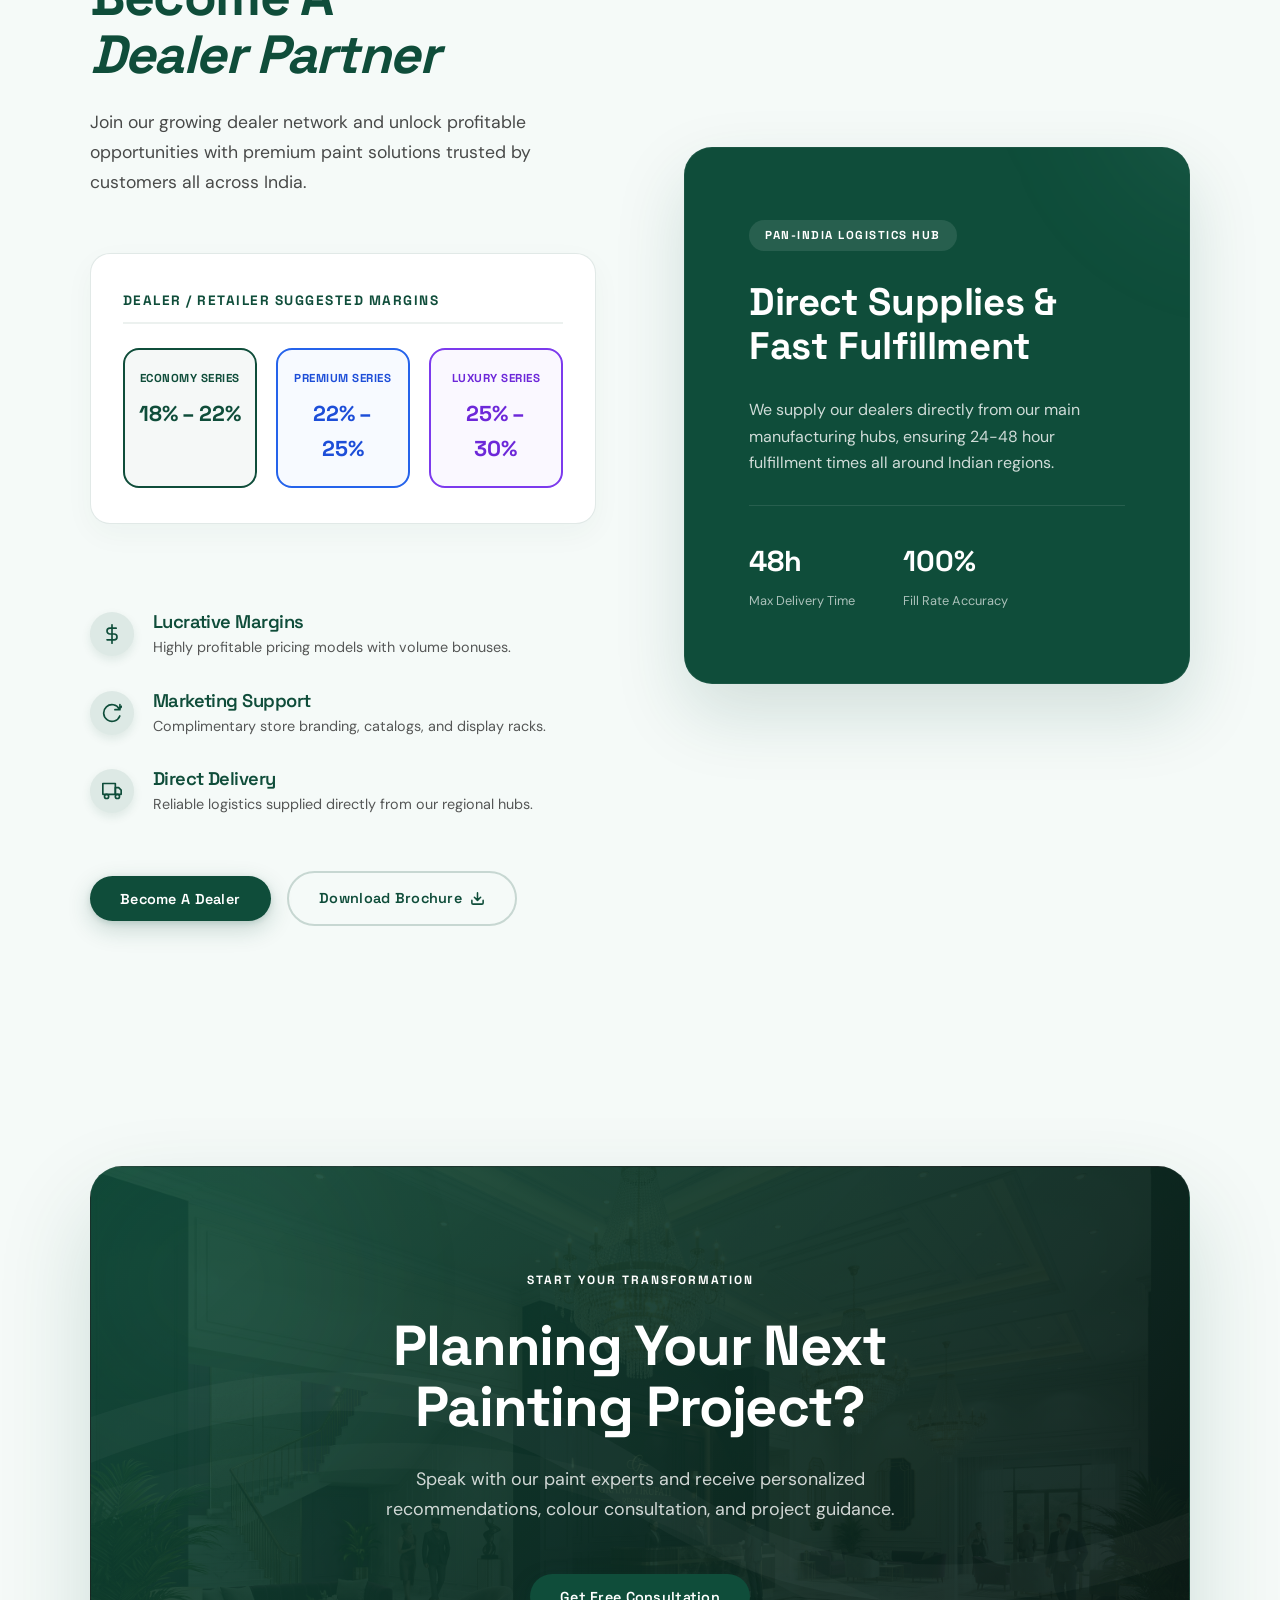
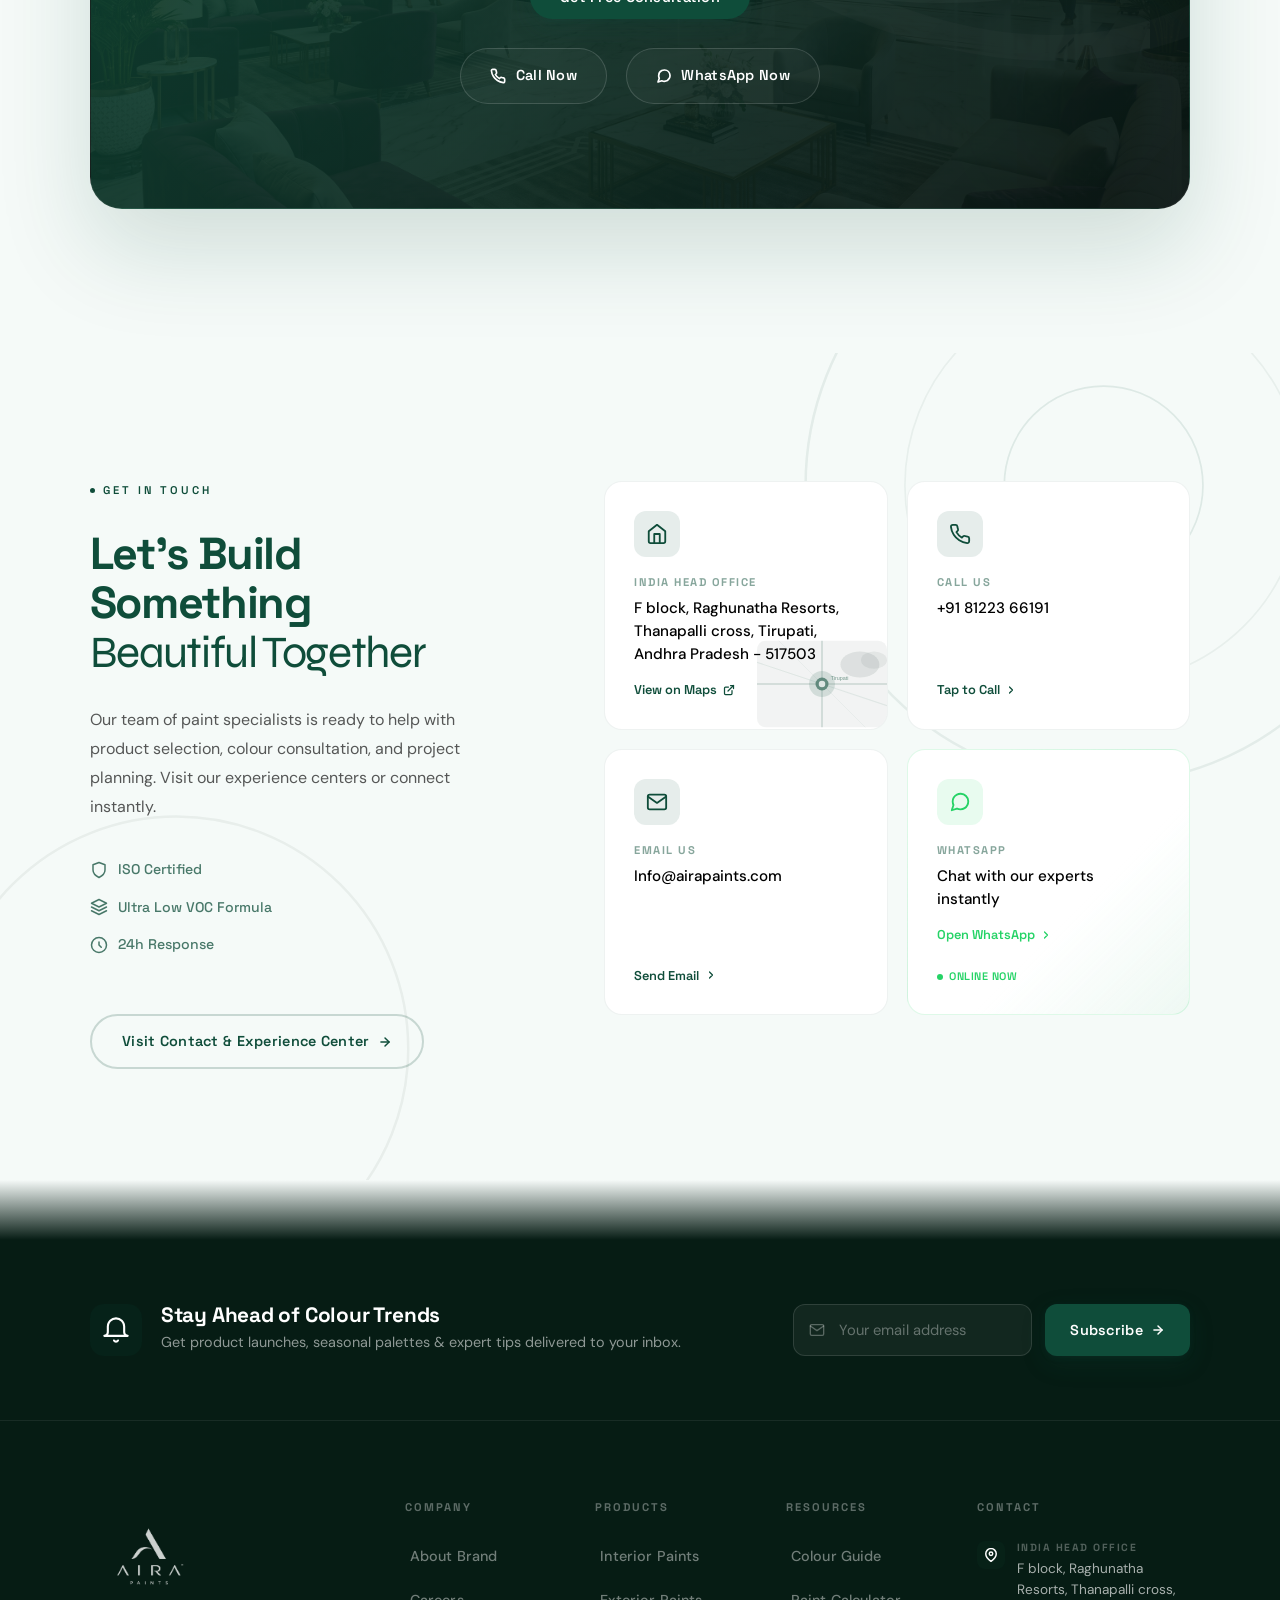
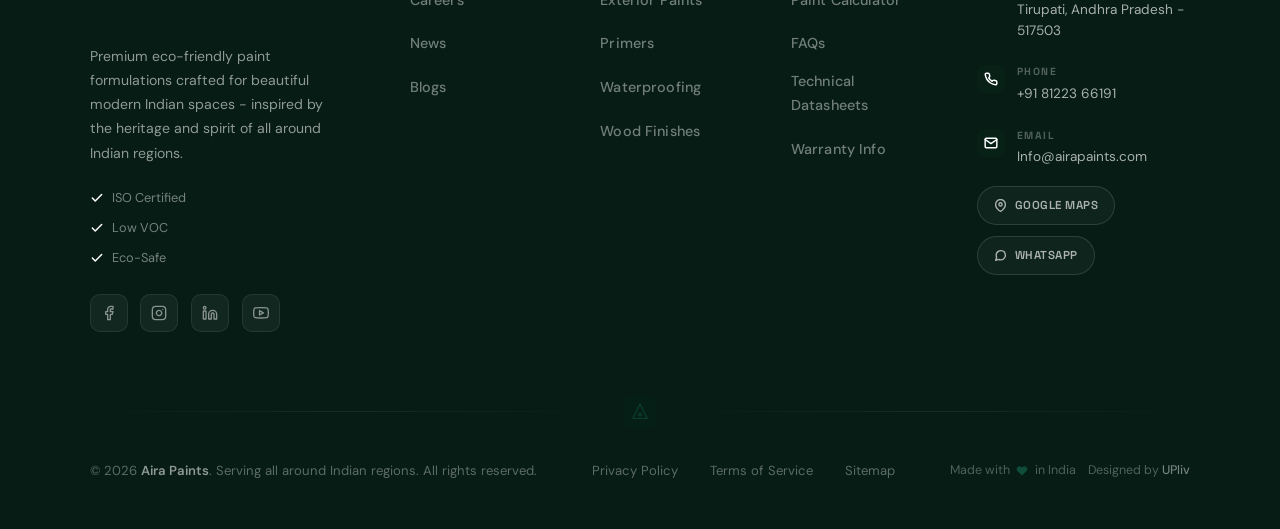
==== commit 49119d8c: "Enhance font size and style for Why Choose Us feature cards on index page" ====
--- a/index.html
+++ b/index.html
@@ -13,7 +13,7 @@
   <link rel="canonical" href="https://www.airapaints.com/">
   <meta name="referrer" content="strict-origin-when-cross-origin">
   <meta http-equiv="X-Content-Type-Options" content="nosniff">
-  <link rel="stylesheet" href="index.css?v=4.0">
+  <link rel="stylesheet" href="index.css?v=4.1">
   <link rel="stylesheet" href="mobile.css?v=4.0">
   <link rel="icon" type="image/png" href="Aira_Favicon.png">
   <link rel="stylesheet" href="https://cdnjs.cloudflare.com/ajax/libs/font-awesome/6.5.1/css/all.min.css"
--- a/index.css
+++ b/index.css
@@ -1624,33 +1624,33 @@
 .card-content {
   display: flex;
   flex-direction: column;
-  gap: 0.5rem;
+  gap: 0.75rem;
 }
 
 .card-number {
   font-family: var(--font-accent);
-  font-size: 0.7rem;
+  font-size: 0.8rem;
+  font-weight: 800;
+  letter-spacing: 2.5px;
+  color: var(--terracotta);
+  opacity: 0.75;
+}
+
+.feature-card h3 {
+  font-family: var(--font-accent);
+  font-size: clamp(1.3rem, 1.6vw, 1.55rem);
   font-weight: 700;
-  letter-spacing: 2px;
-  color: var(--terracotta);
-  opacity: 0.6;
-}
-
-.feature-card h3 {
-  font-family: var(--font-display);
-  font-size: 1.1rem;
-  font-weight: 700;
-  letter-spacing: -0.025em;
+  letter-spacing: -0.02em;
   color: var(--forest);
-  line-height: 1.2;
+  line-height: 1.25;
 }
 
 .feature-card p {
   font-family: var(--font-body);
-  font-size: 0.9rem;
+  font-size: clamp(1rem, 1.1vw, 1.08rem);
   color: var(--charcoal);
-  opacity: 0.65;
-  line-height: 1.7;
+  opacity: 0.8;
+  line-height: 1.65;
 }
 
 /* ---- Reveal Animations (IntersectionObserver driven) ---- */
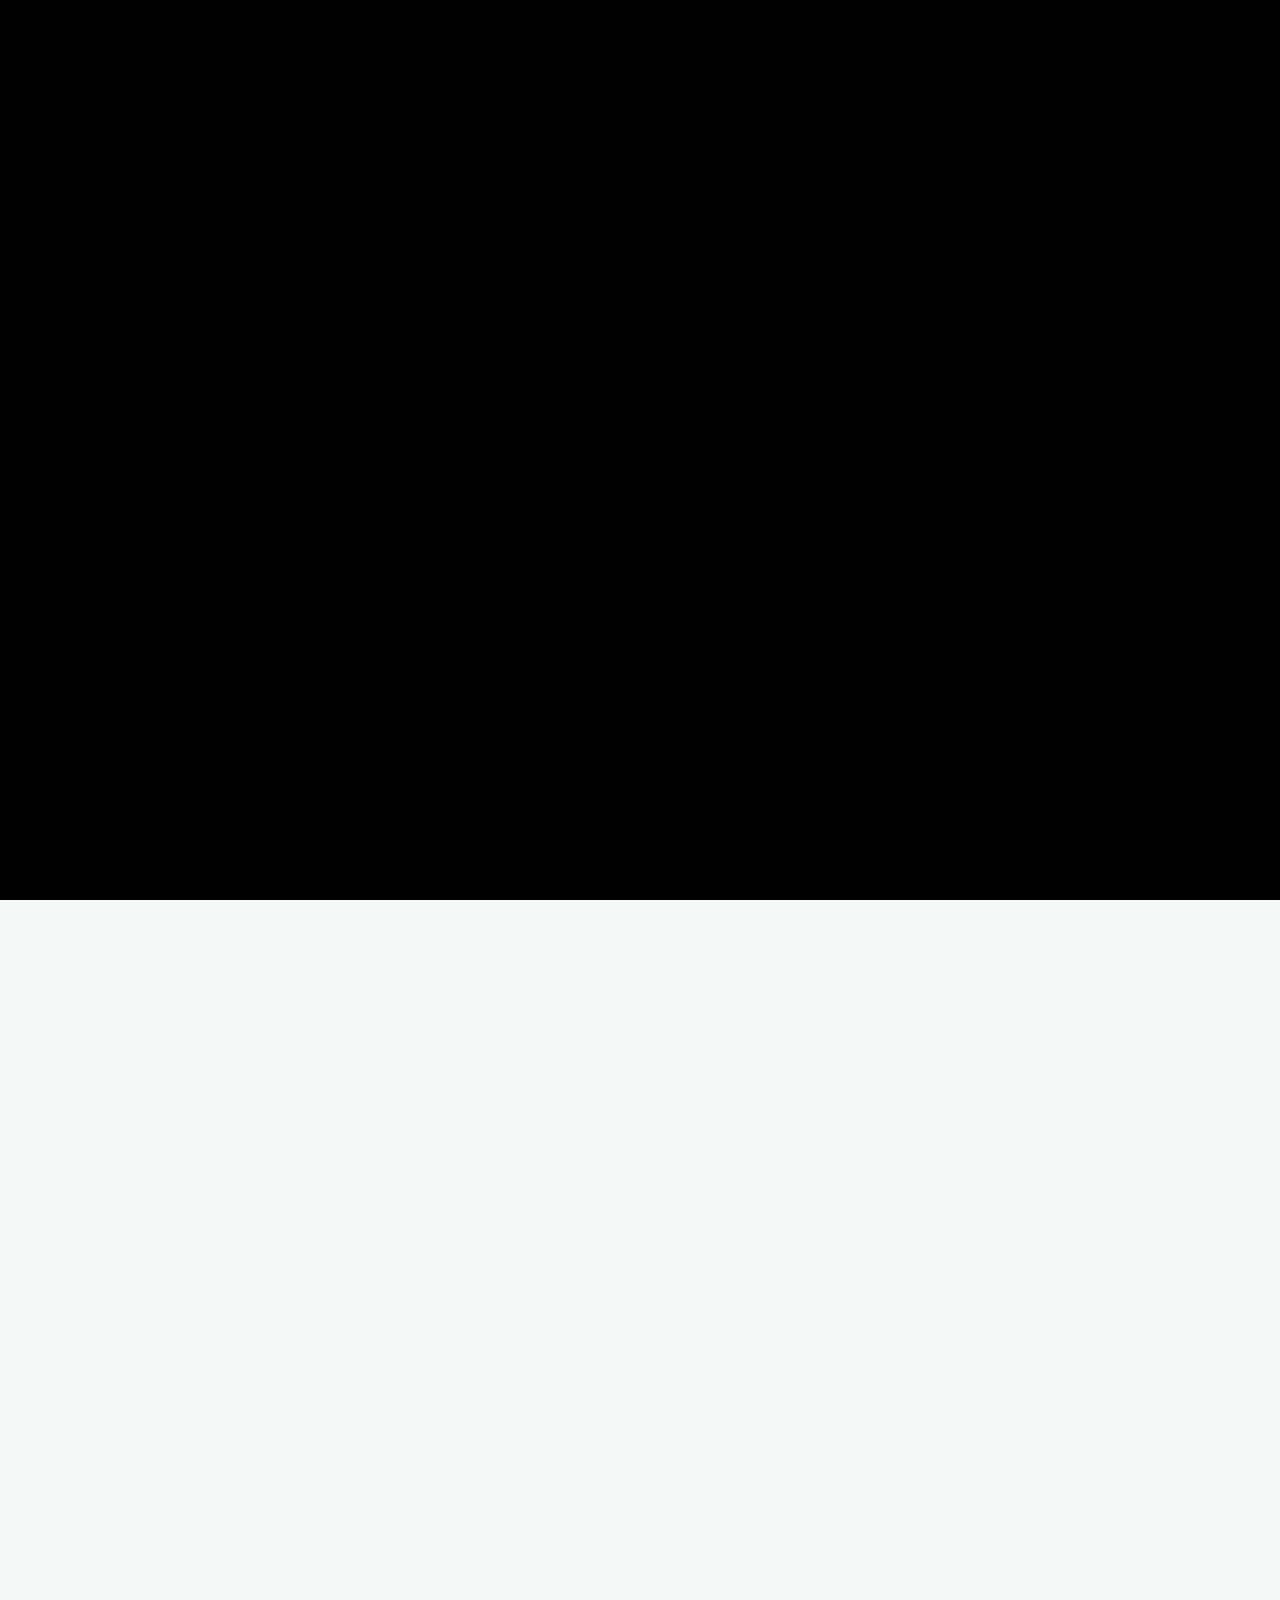
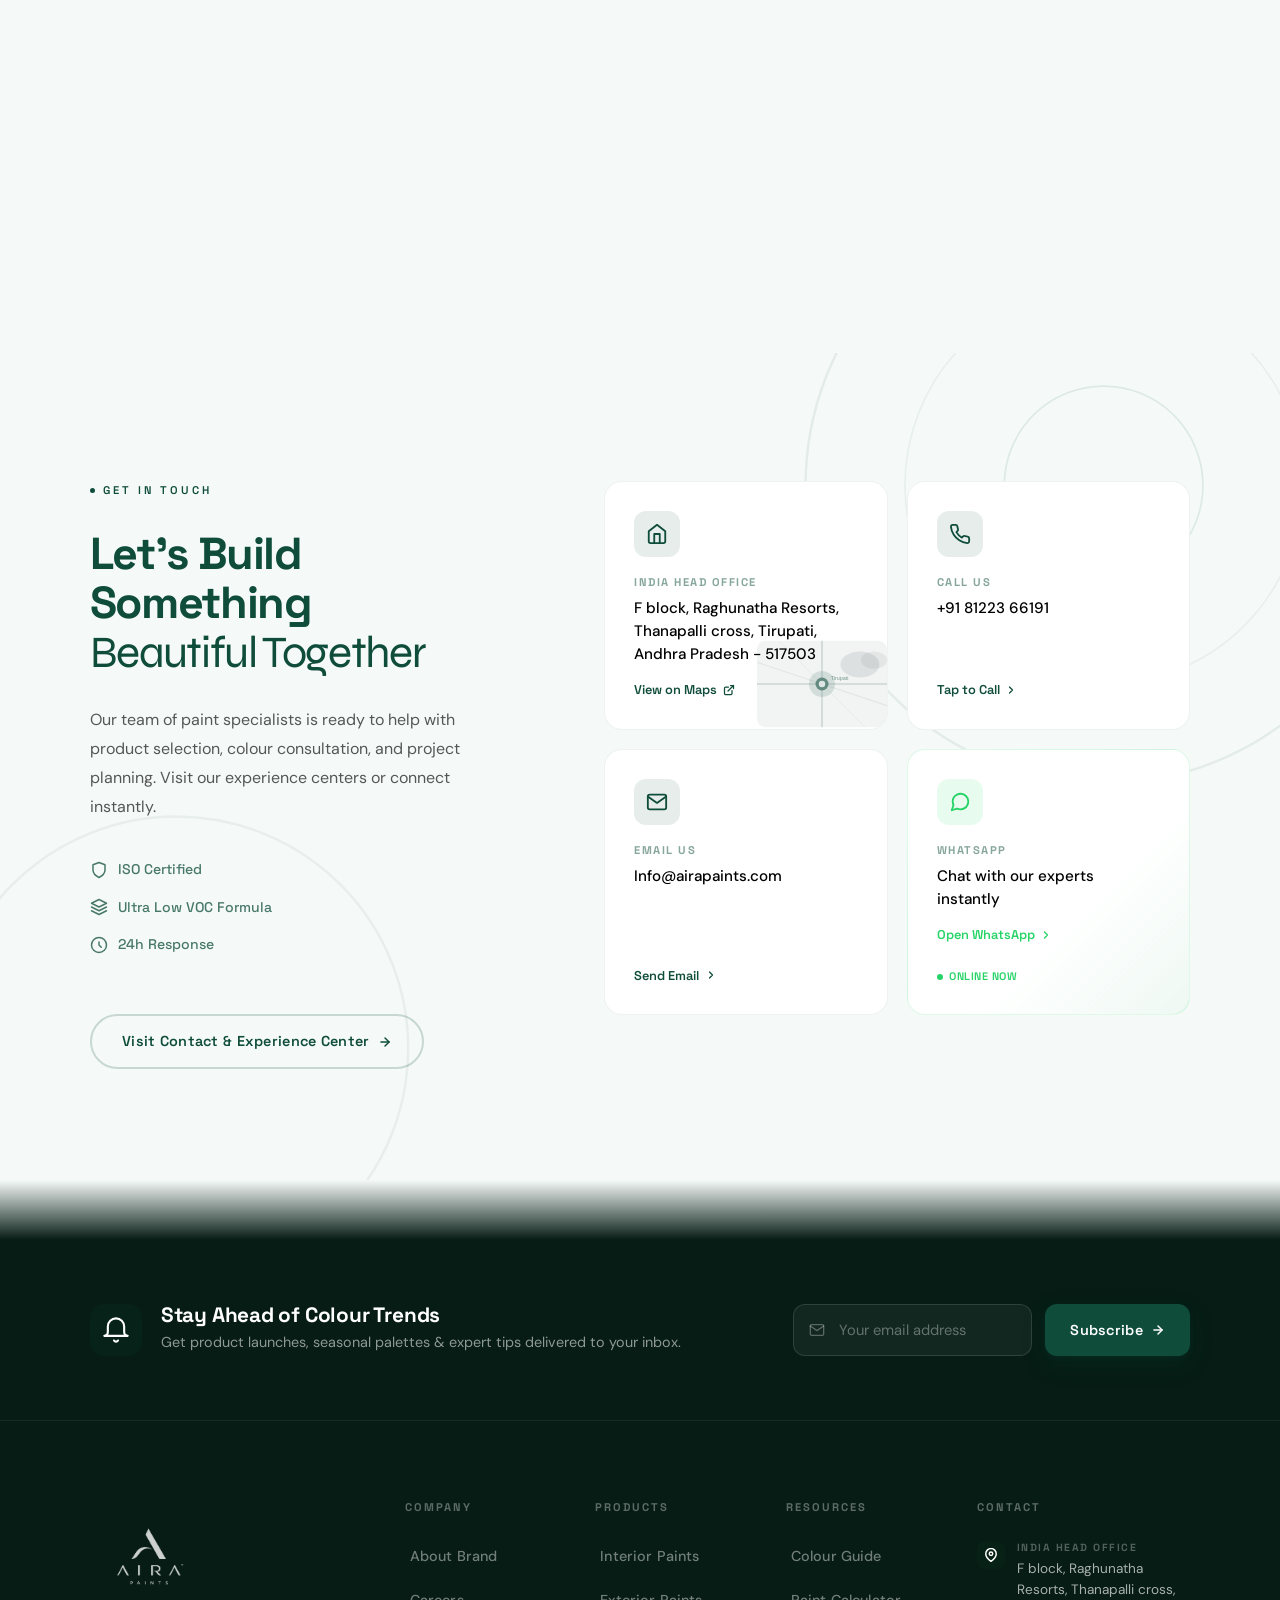
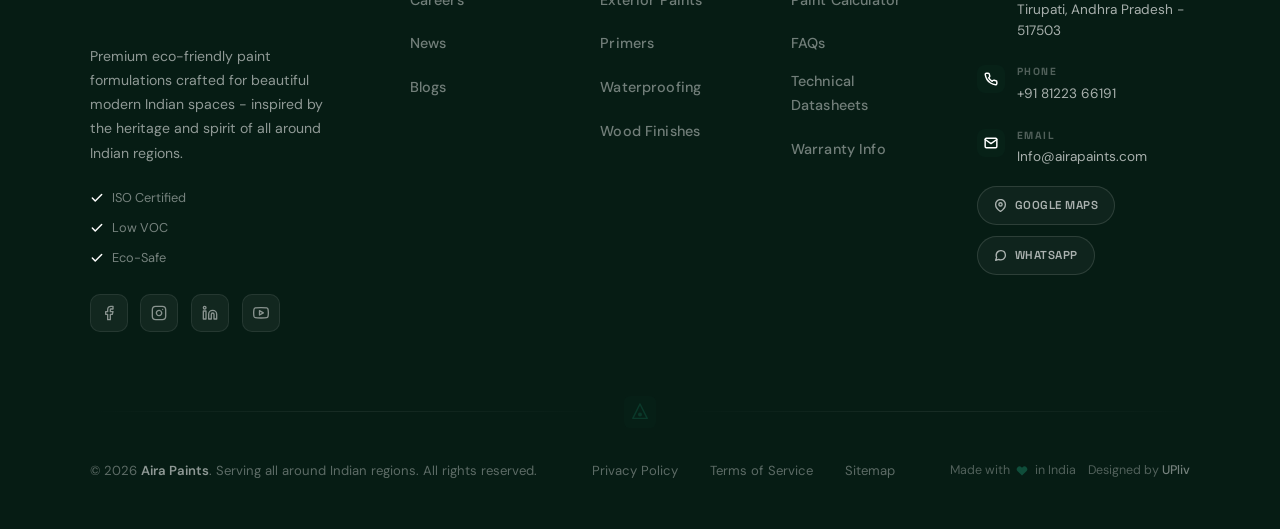
==== commit 0460cff0: "Update desktop splash screen video with dynamic playback handling" ====
--- a/index.html
+++ b/index.html
@@ -25,9 +25,9 @@
   <!-- ===== SPLASH SCREEN ===== -->
   <div id="splash-screen" class="splash-overlay">
     <div class="splash-content full-screen-splash-video">
-      <video class="splash-video-media" autoplay muted playsinline preload="auto">
+      <video id="splash-video-desktop" class="splash-video-media" autoplay muted playsinline preload="auto">
         <!-- Desktop / tablet splash video -->
-        <source src="Aira Original Logo Animation Video (online-video-cutter.com).mp4" type="video/mp4">
+        <source src="Aira Original Logo Animation Video (online-video-cutter.com).mp4?v=2.0" type="video/mp4">
       </video>
     </div>
   </div>
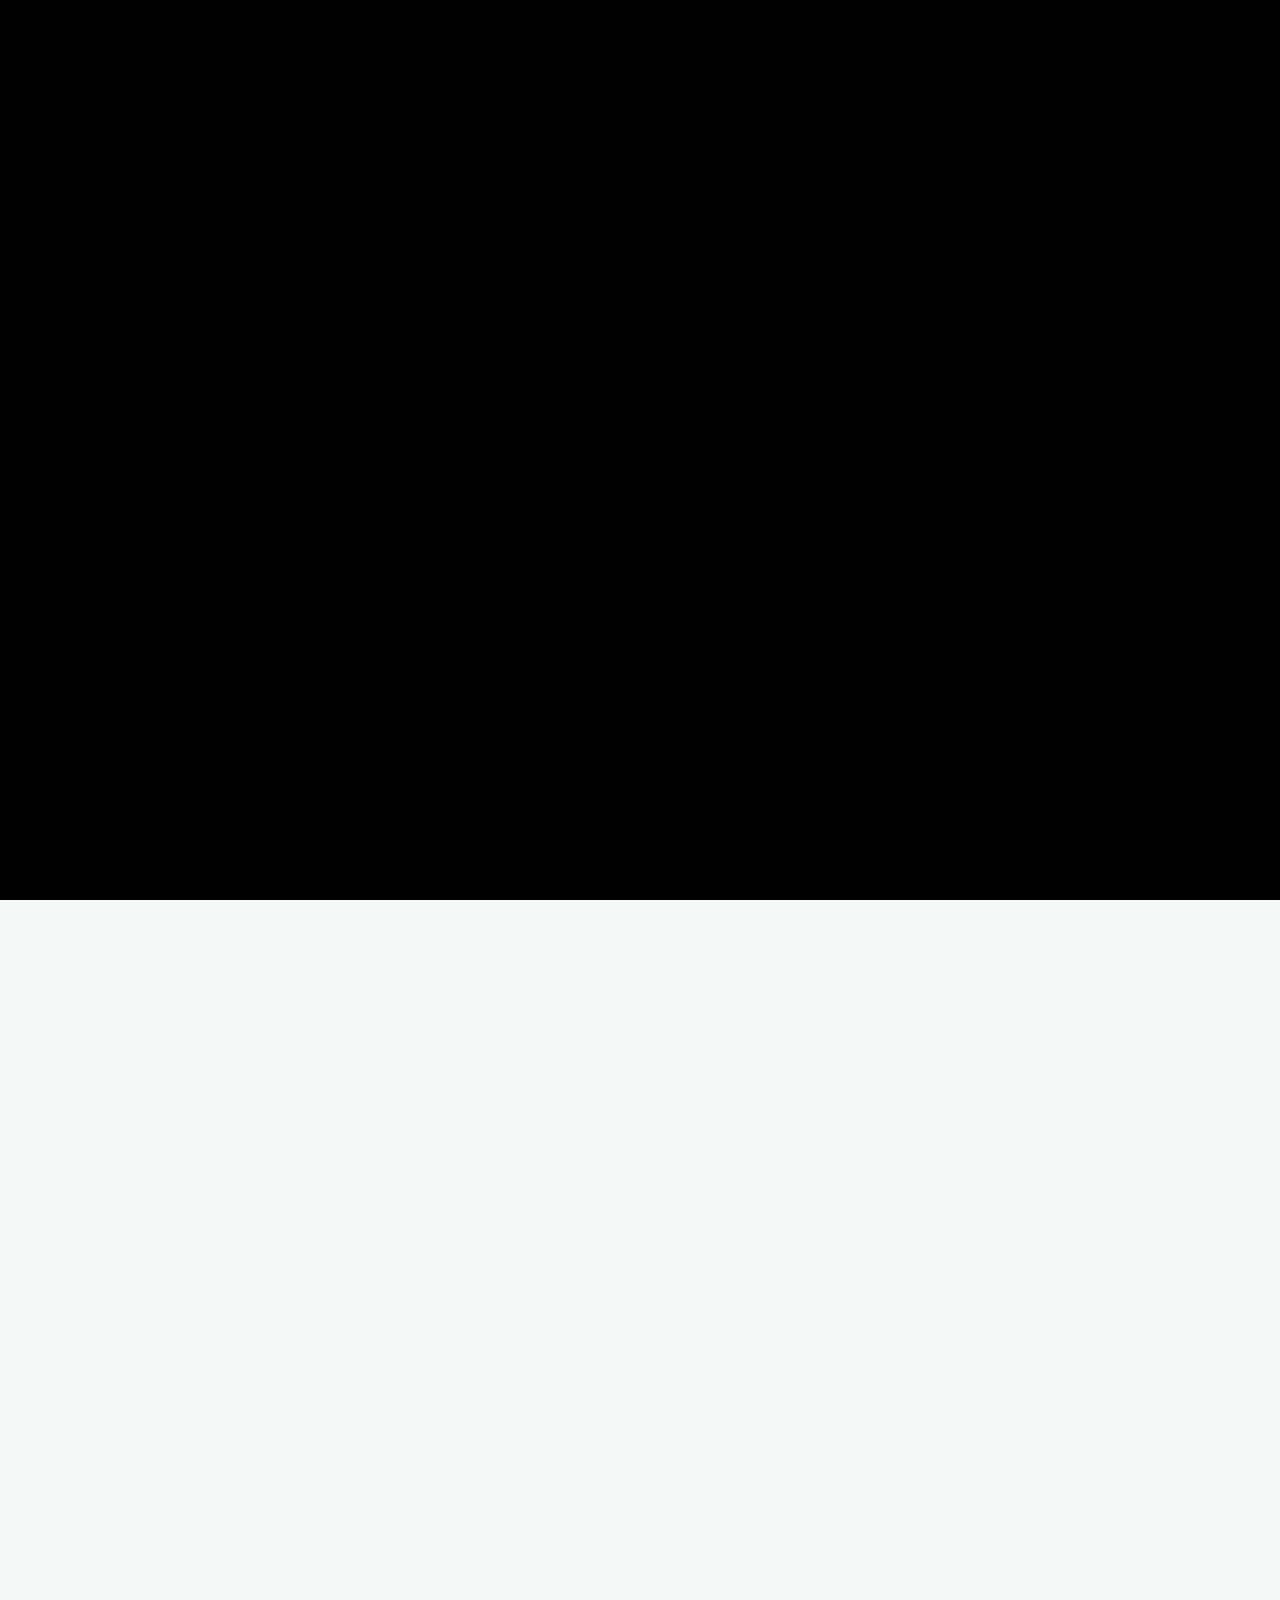
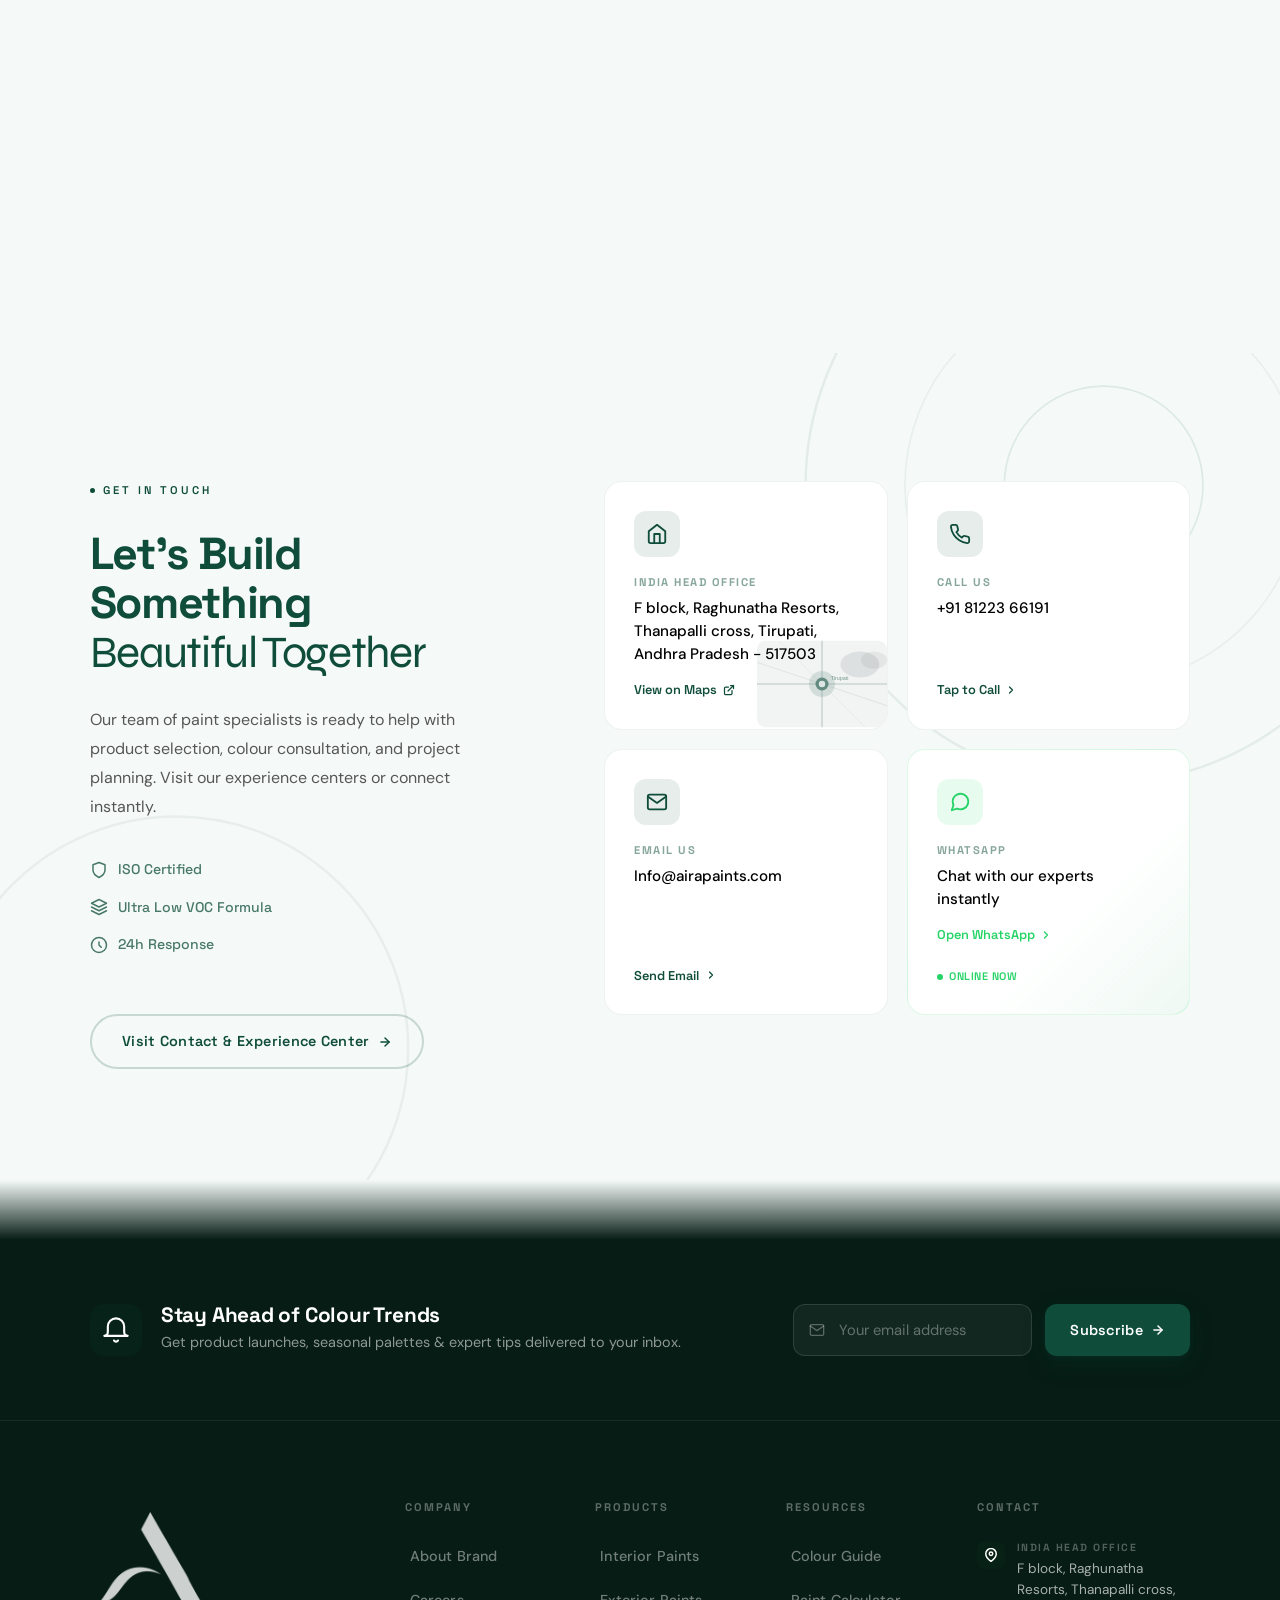
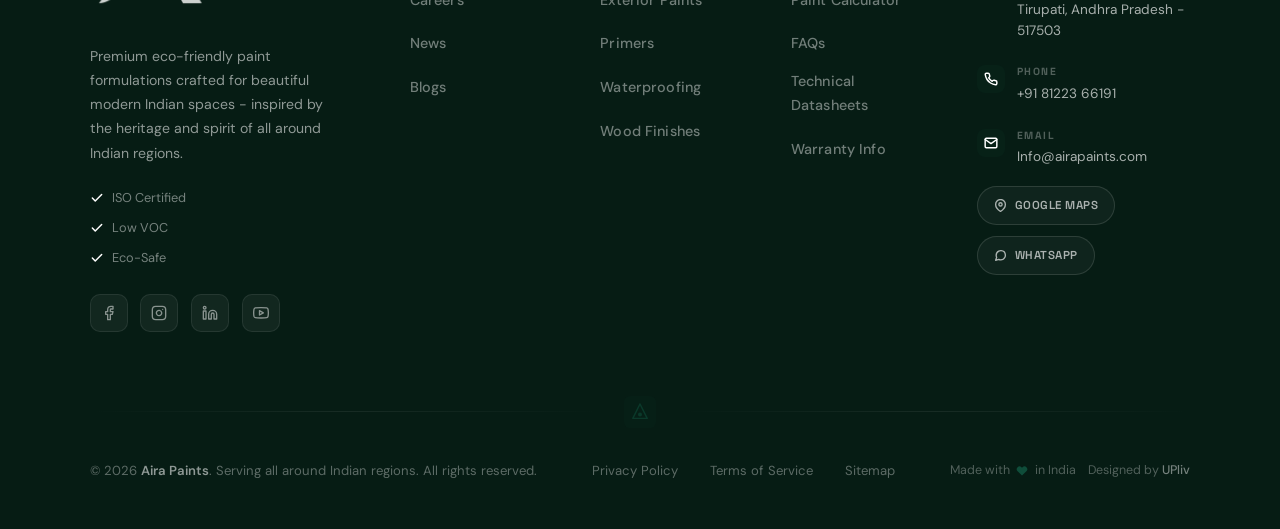
==== commit aa9bf88b: "Update Aira Logo in all pages header nav bar" ====
--- a/index.html
+++ b/index.html
@@ -54,7 +54,7 @@
   <!-- ===== HEADER / NAV ===== -->
   <header id="site-header">
     <a href="#" class="logo" aria-label="Aira Paints Home">
-      <img src="Aira Logo.png" alt="Aira Paints">
+      <img src="Aira Logo.png?v=2.0" alt="Aira Paints">
     </a>
     <nav aria-label="Main navigation">
       <ul>
@@ -73,7 +73,7 @@
   <div class="mobile-nav-overlay" id="mobile-nav-overlay"></div>
   <div class="mobile-nav-drawer" id="mobile-nav-drawer" role="dialog" aria-label="Mobile navigation">
     <button class="drawer-close" id="drawer-close" aria-label="Close menu">&times;</button>
-    <div class="drawer-logo"><img src="Aira Logo.png" alt="Aira Paints"></div>
+    <div class="drawer-logo"><img src="Aira Logo.png?v=2.0" alt="Aira Paints"></div>
     <a href="story.html">Our Story</a>
     <a href="product.html">Products</a>
     <a href="pricing.html">Pricing</a>
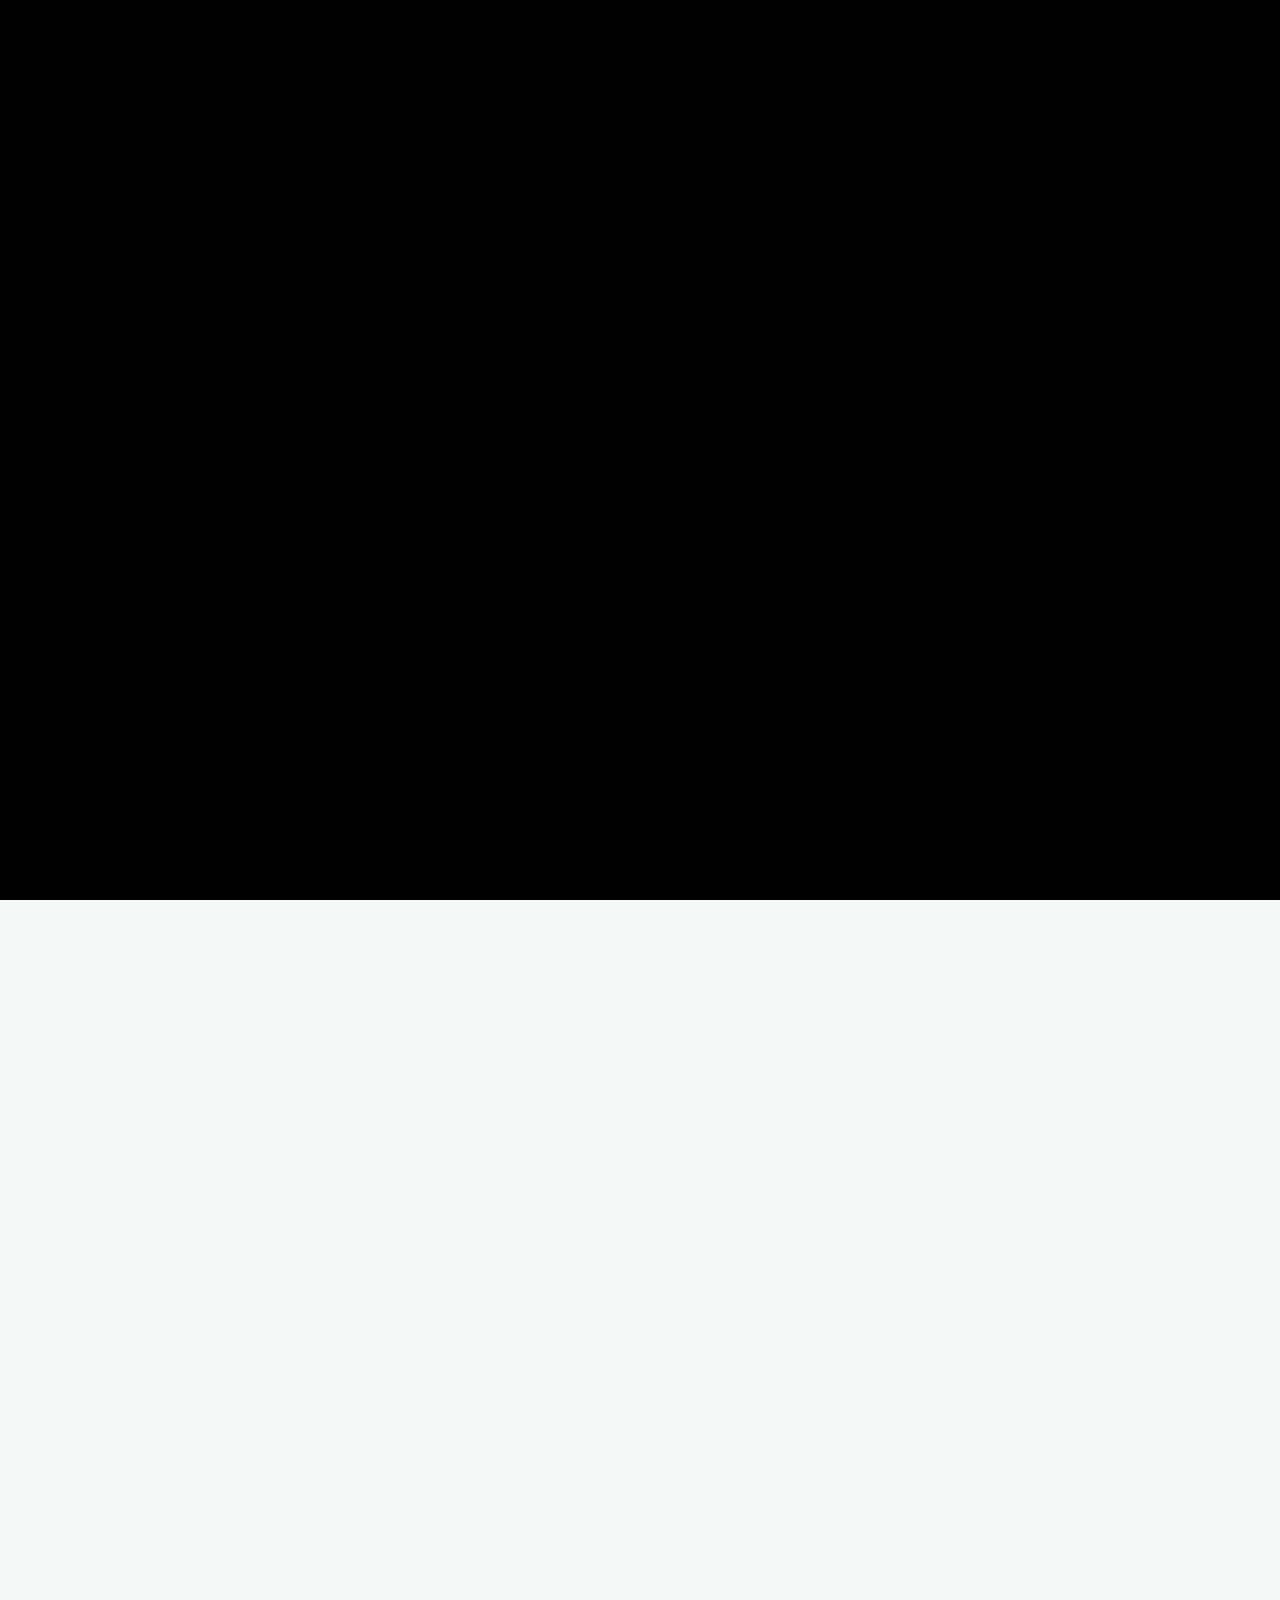
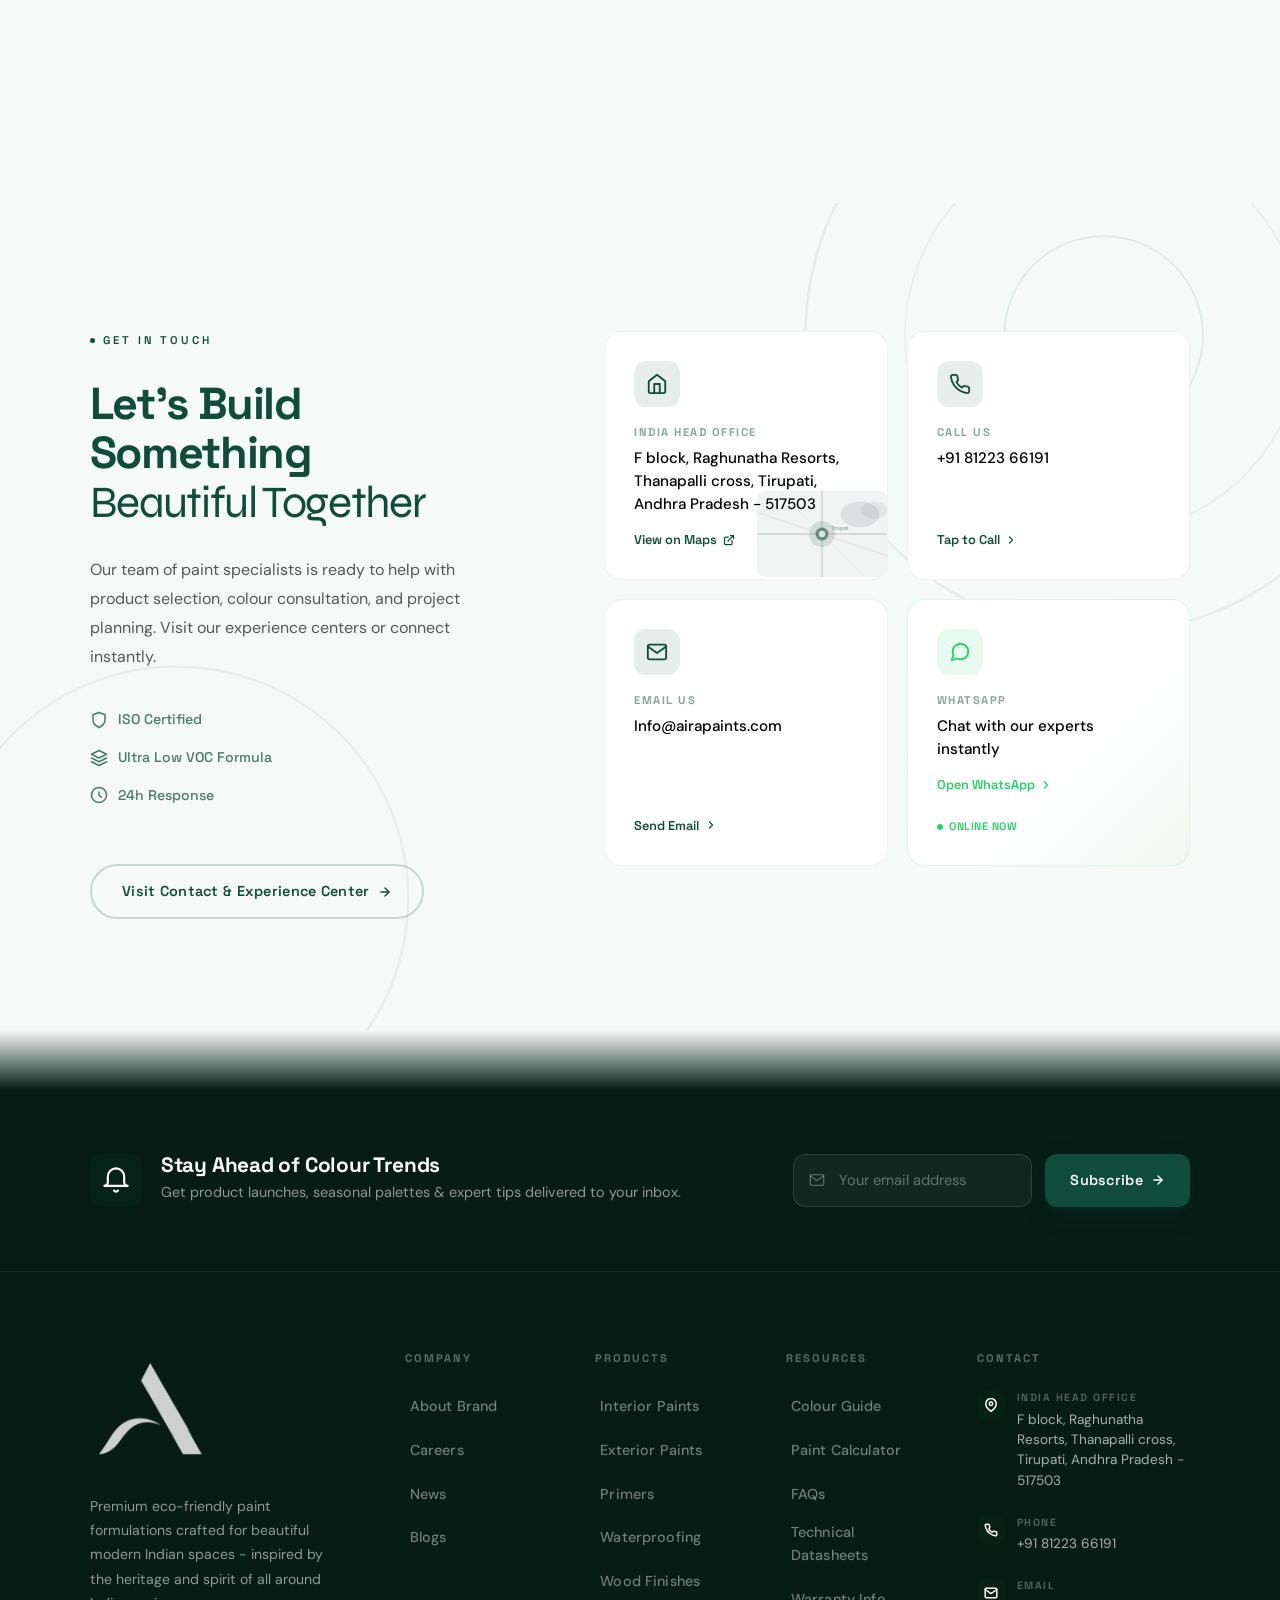
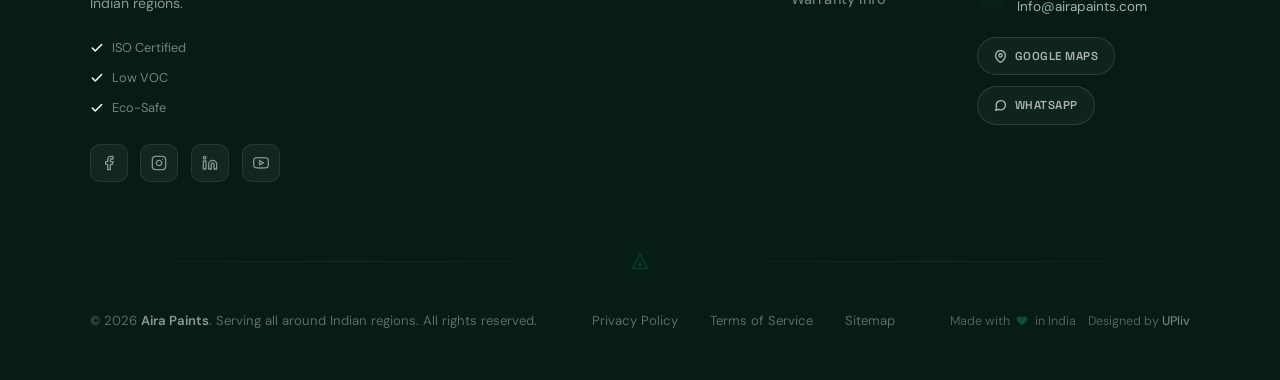
==== commit 7750755d: "Fix mobile view whitespace gap and section padding on index page" ====
--- a/index.html
+++ b/index.html
@@ -13,8 +13,8 @@
   <link rel="canonical" href="https://www.airapaints.com/">
   <meta name="referrer" content="strict-origin-when-cross-origin">
   <meta http-equiv="X-Content-Type-Options" content="nosniff">
-  <link rel="stylesheet" href="index.css?v=4.1">
-  <link rel="stylesheet" href="mobile.css?v=4.0">
+  <link rel="stylesheet" href="index.css?v=4.2">
+  <link rel="stylesheet" href="mobile.css?v=4.1">
   <link rel="icon" type="image/png" href="Aira_Favicon.png">
   <link rel="stylesheet" href="https://cdnjs.cloudflare.com/ajax/libs/font-awesome/6.5.1/css/all.min.css"
     crossorigin="anonymous">
@@ -25,24 +25,16 @@
   <!-- ===== SPLASH SCREEN ===== -->
   <div id="splash-screen" class="splash-overlay">
     <div class="splash-content full-screen-splash-video">
-      <video id="splash-video-desktop" class="splash-video-media" autoplay muted playsinline preload="auto">
-        <!-- Desktop / tablet splash video -->
+      <!-- Desktop / tablet splash video -->
+      <video id="splash-video-desktop" class="splash-video-media splash-video-desktop" autoplay muted playsinline preload="auto">
         <source src="Aira Original Logo Animation Video (online-video-cutter.com).mp4?v=2.0" type="video/mp4">
+      </video>
+      <!-- Mobile splash video -->
+      <video id="splash-video-mobile" class="splash-video-media splash-video-mobile" autoplay muted playsinline preload="auto">
+        <source src="Mobile Splash Screen.mp4?v=1.0" type="video/mp4">
       </video>
     </div>
   </div>
-  <script>
-    /* Immediately remove splash screen and restore body on mobile view */
-    if (window.innerWidth <= 768) {
-      document.body.classList.remove('loading');
-      var splashEl = document.getElementById('splash-screen');
-      if (splashEl) {
-        var splashVid = splashEl.querySelector('video');
-        if (splashVid) splashVid.pause();
-        splashEl.remove();
-      }
-    }
-  </script>
 
   <!-- ===== BACKGROUND CANVAS ===== -->
   <div class="bg-canvas" id="bg-canvas" aria-hidden="true">
@@ -984,10 +976,6 @@
         <!-- Right: Storytelling Content -->
         <div class="sustain-content reveal-fade" data-delay="100">
           <span class="section-eyebrow">
-            <br>
-            <br>
-            <br>
-            <br>
             <span class="eyebrow-line" aria-hidden="true"></span>
             Green Innovation
             <span class="eyebrow-line" aria-hidden="true"></span>
@@ -1081,7 +1069,7 @@
                 <p>Durable containers crafted from fully recyclable post-consumer plastics.</p>
               </div>
             </div>
-            <br><br>
+            
           </div>
 
         </div>
@@ -1796,7 +1784,7 @@
     </a>
   </nav>
 
-  <script src="app.js"></script>
+  <script src="app.js?v=2.2"></script>
   <script src="mobile-nav.js?v=2.0"></script>
 </body>
 
--- a/index.css
+++ b/index.css
@@ -171,7 +171,7 @@
 }
 
 .logo img {
-  height: 96px;
+  height: 80px;
   width: auto;
   position: absolute;
   top: 50%;
@@ -184,7 +184,7 @@
 }
 
 header.scrolled .logo img {
-  height: 78px;
+  height: 66px;
 }
 
 nav ul {
@@ -244,10 +244,10 @@
     width: 110px;
   }
   .logo img {
-    height: 76px;
+    height: 64px;
   }
   header.scrolled .logo img {
-    height: 64px;
+    height: 54px;
   }
   nav ul {
     gap: 1.25rem;
@@ -270,10 +270,10 @@
     width: 80px;
   }
   .logo img {
-    height: 64px;
+    height: 52px;
   }
   header.scrolled .logo img {
-    height: 52px;
+    height: 44px;
   }
   nav ul {
     gap: 0.75rem;
@@ -7177,6 +7177,10 @@
   min-width: 100vw !important;
 }
 
+.splash-video-mobile {
+  display: none !important;
+}
+
 /* Mobile splash screen active styles */
 @media (max-width: 768px) {
   .splash-video-desktop {
--- a/mobile.css
+++ b/mobile.css
@@ -104,7 +104,7 @@
 }
 
 .mobile-nav-drawer .drawer-logo img {
-  height: 80px;
+  height: 68px;
   width: auto;
   object-fit: contain;
 }
@@ -216,11 +216,11 @@
   }
 
   .logo img {
-    height: 70px;
+    height: 58px;
   }
 
   header.scrolled .logo img {
-    height: 58px;
+    height: 48px;
   }
 
   /* Hide desktop nav links on mobile */
@@ -417,8 +417,89 @@
 }
 
 @media (max-width: 768px) {
-  #hero {
+  #hero,
+  .hero-section {
     height: auto !important;
+    min-height: auto !important;
+    max-height: none !important;
+    padding-bottom: 0 !important;
+    margin-bottom: 0 !important;
+  }
+
+  /* Section Spacing Overrides for Mobile to Eliminate White Gaps */
+  .why-section {
+    padding-top: 1.5rem !important;
+    padding-bottom: 3rem !important;
+  }
+
+  .why-section .section-header {
+    margin-bottom: 2rem !important;
+  }
+
+  .story-section {
+    min-height: auto !important;
+    padding-top: 2.5rem !important;
+    padding-bottom: 2.5rem !important;
+  }
+
+  .story-top-bar {
+    padding: 2.5rem 5% 1rem !important;
+  }
+
+  .story-content {
+    padding: 1rem 5% 2.5rem !important;
+    gap: 2rem !important;
+  }
+
+  .comparison-section {
+    padding-top: 2.5rem !important;
+    padding-bottom: 2.5rem !important;
+  }
+
+  .comparison-header {
+    margin-bottom: 1.75rem !important;
+  }
+
+  .pricing-section {
+    padding-top: 2.5rem !important;
+    padding-bottom: 2.5rem !important;
+  }
+
+  .pricing-header {
+    margin-bottom: 1.75rem !important;
+  }
+
+  .sustainability-section {
+    min-height: auto !important;
+    padding-top: 2.5rem !important;
+    padding-bottom: 2.5rem !important;
+  }
+
+  .sustain-container {
+    gap: 1.5rem !important;
+  }
+
+  .dealer-section {
+    padding-top: 2.5rem !important;
+    padding-bottom: 2.5rem !important;
+  }
+
+  .consultation-section {
+    padding-top: 2.5rem !important;
+    padding-bottom: 3rem !important;
+  }
+
+  .consultation-banner {
+    padding: 2.5rem 1.25rem !important;
+  }
+
+  .contact-strip {
+    padding-top: 2.5rem !important;
+    padding-bottom: 2.5rem !important;
+  }
+
+  .section-header {
+    margin-bottom: 1.75rem !important;
   }
 
   .hero-stage {
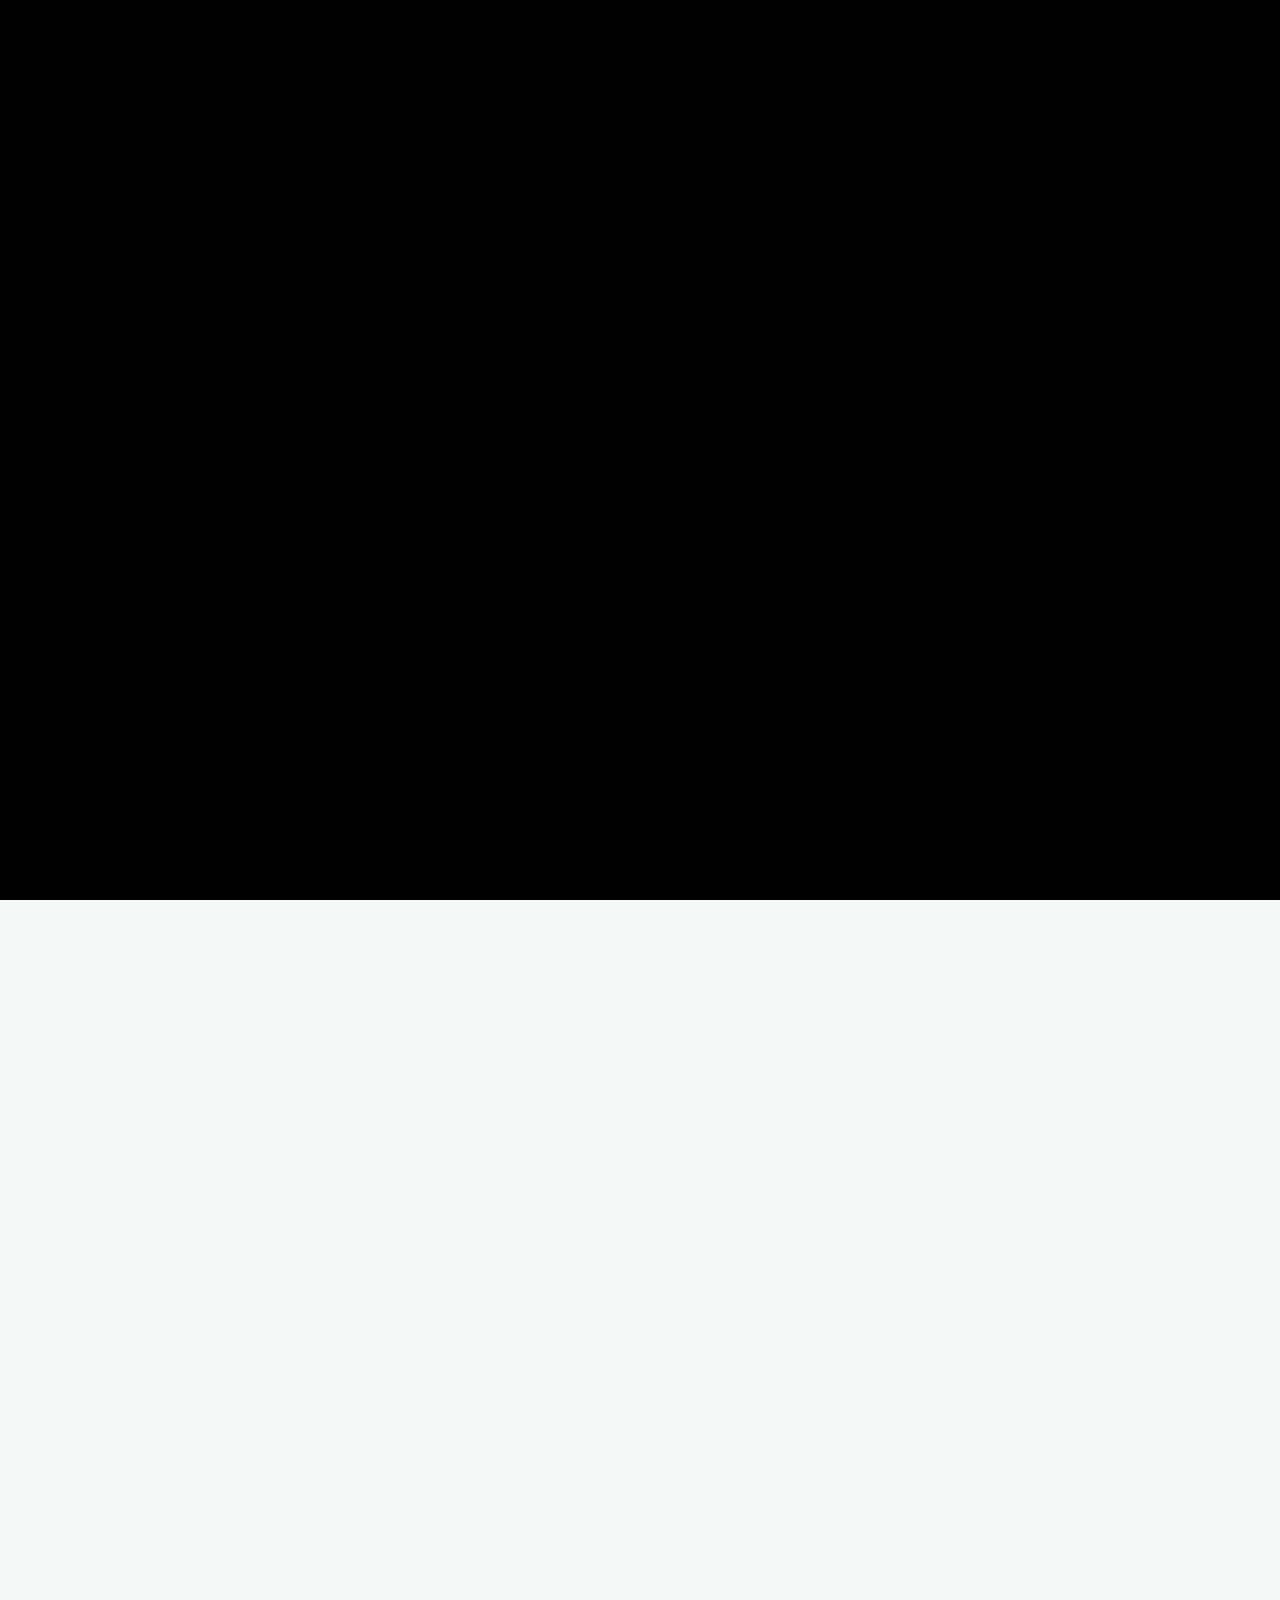
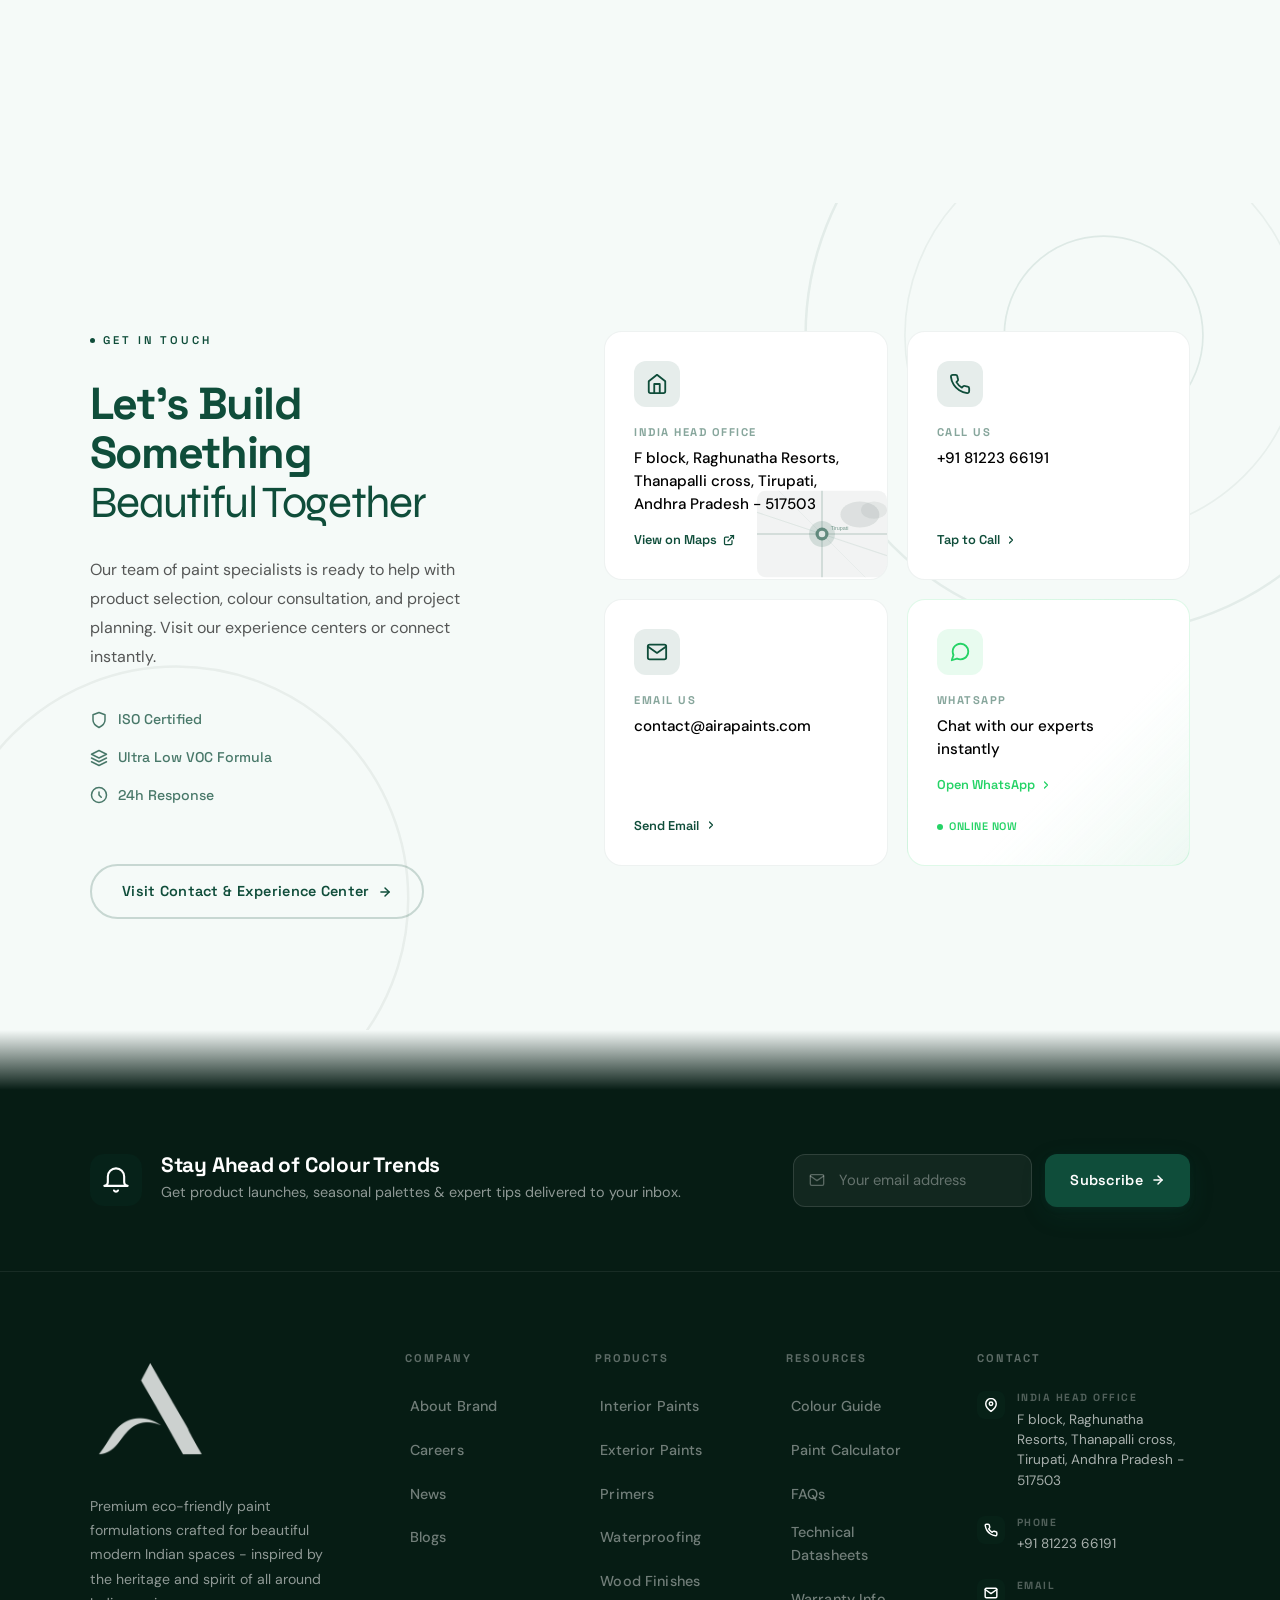
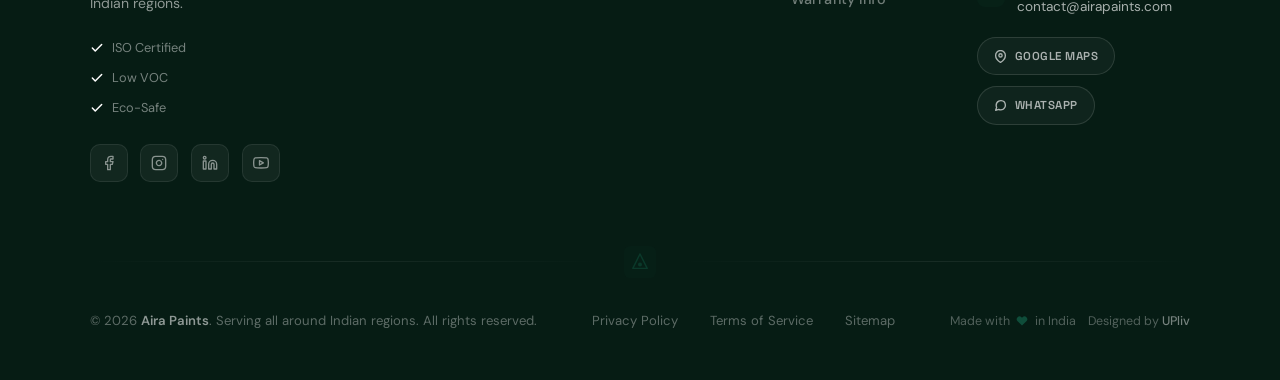
==== commit 5d58574b: "Update contact email from info@airapaints.com to contact@airapaints.com across all pages and footers" ====
--- a/index.html
+++ b/index.html
@@ -1433,8 +1433,8 @@
           </div>
           <div class="contact-card-body">
             <span class="contact-card-label">Email Us</span>
-            <p class="contact-card-value">Info@airapaints.com</p>
-            <a href="mailto:Info@airapaints.com" class="contact-card-link">
+            <p class="contact-card-value">contact@airapaints.com</p>
+            <a href="mailto:contact@airapaints.com" class="contact-card-link">
               Send Email
               <svg width="12" height="12" viewBox="0 0 24 24" fill="none" stroke="currentColor" stroke-width="2.5"
                 stroke-linecap="round" stroke-linejoin="round" aria-hidden="true">
@@ -1679,8 +1679,8 @@
               </div>
               <div>
                 <span class="footer-contact-label">Email</span>
-                <a href="mailto:Info@airapaints.com"
-                  class="footer-contact-val footer-contact-link">Info@airapaints.com</a>
+                <a href="mailto:contact@airapaints.com"
+                  class="footer-contact-val footer-contact-link">contact@airapaints.com</a>
               </div>
             </li>
           </ul>
